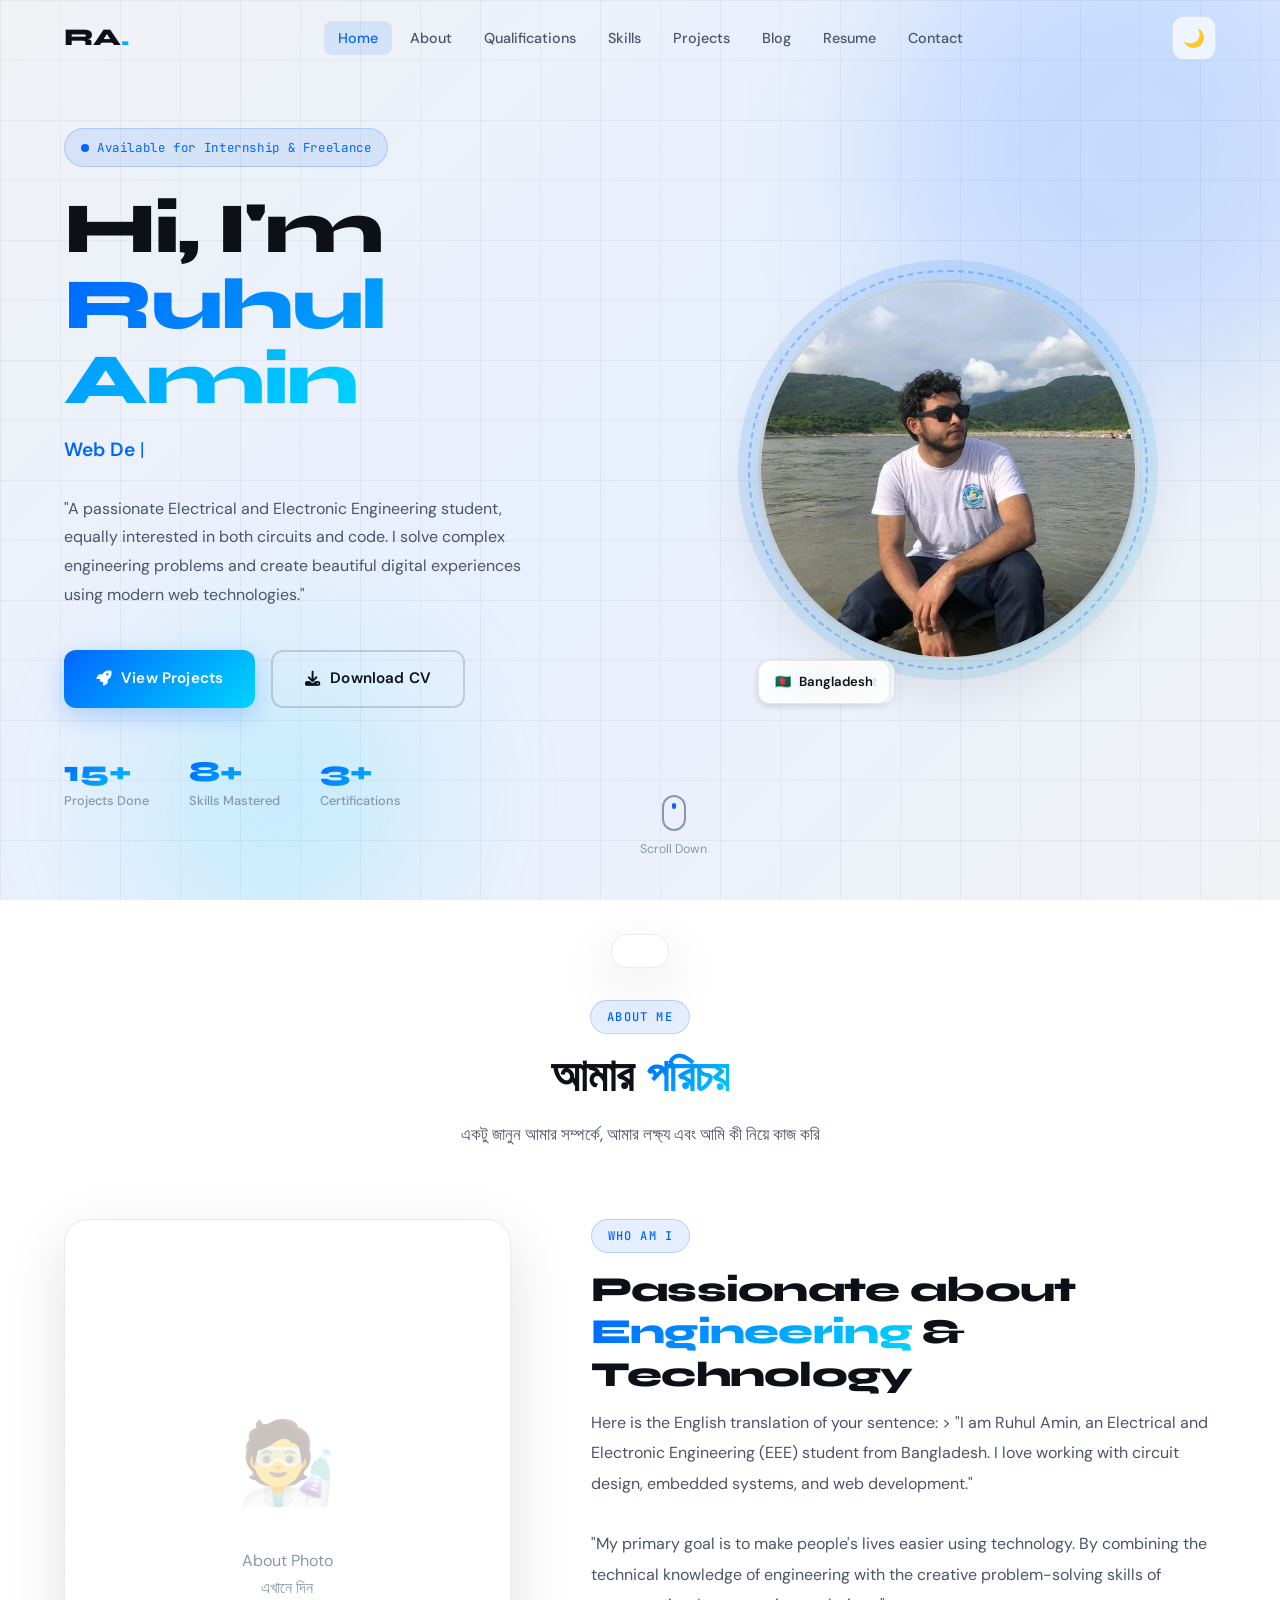
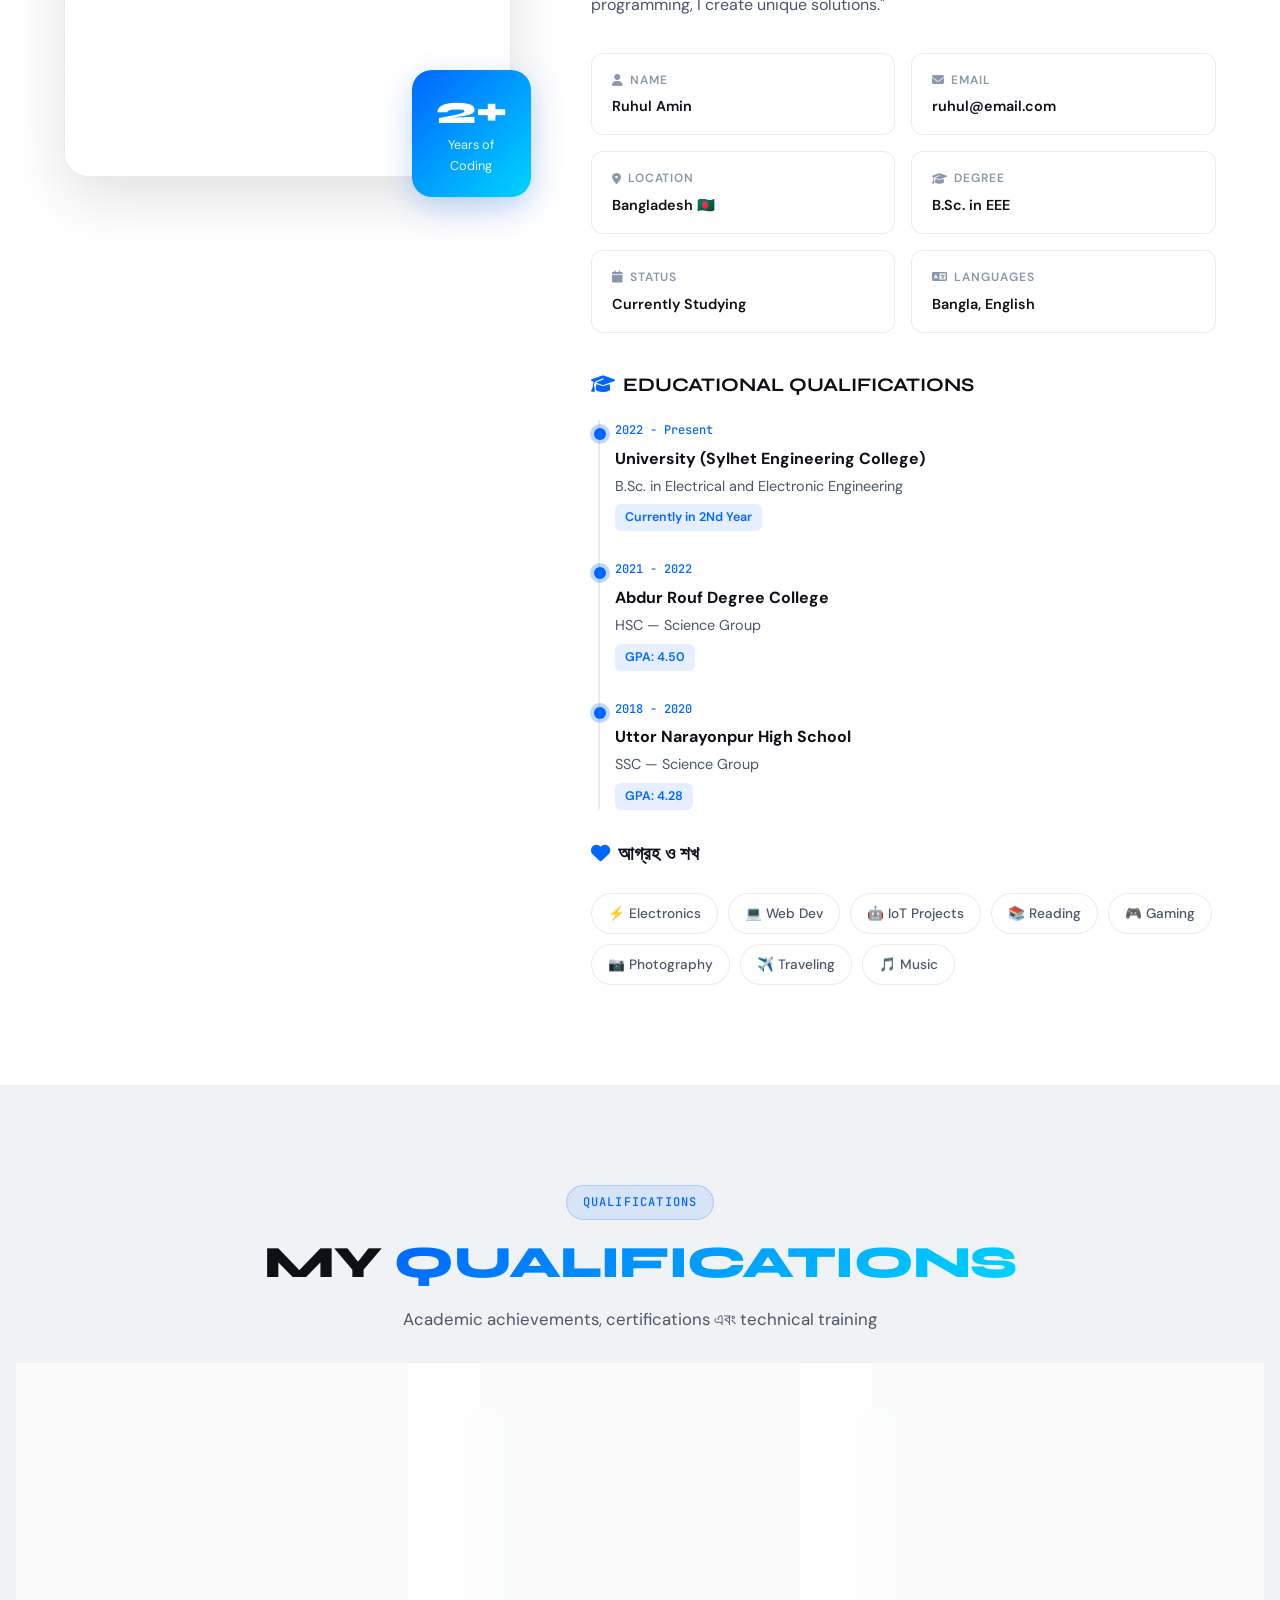
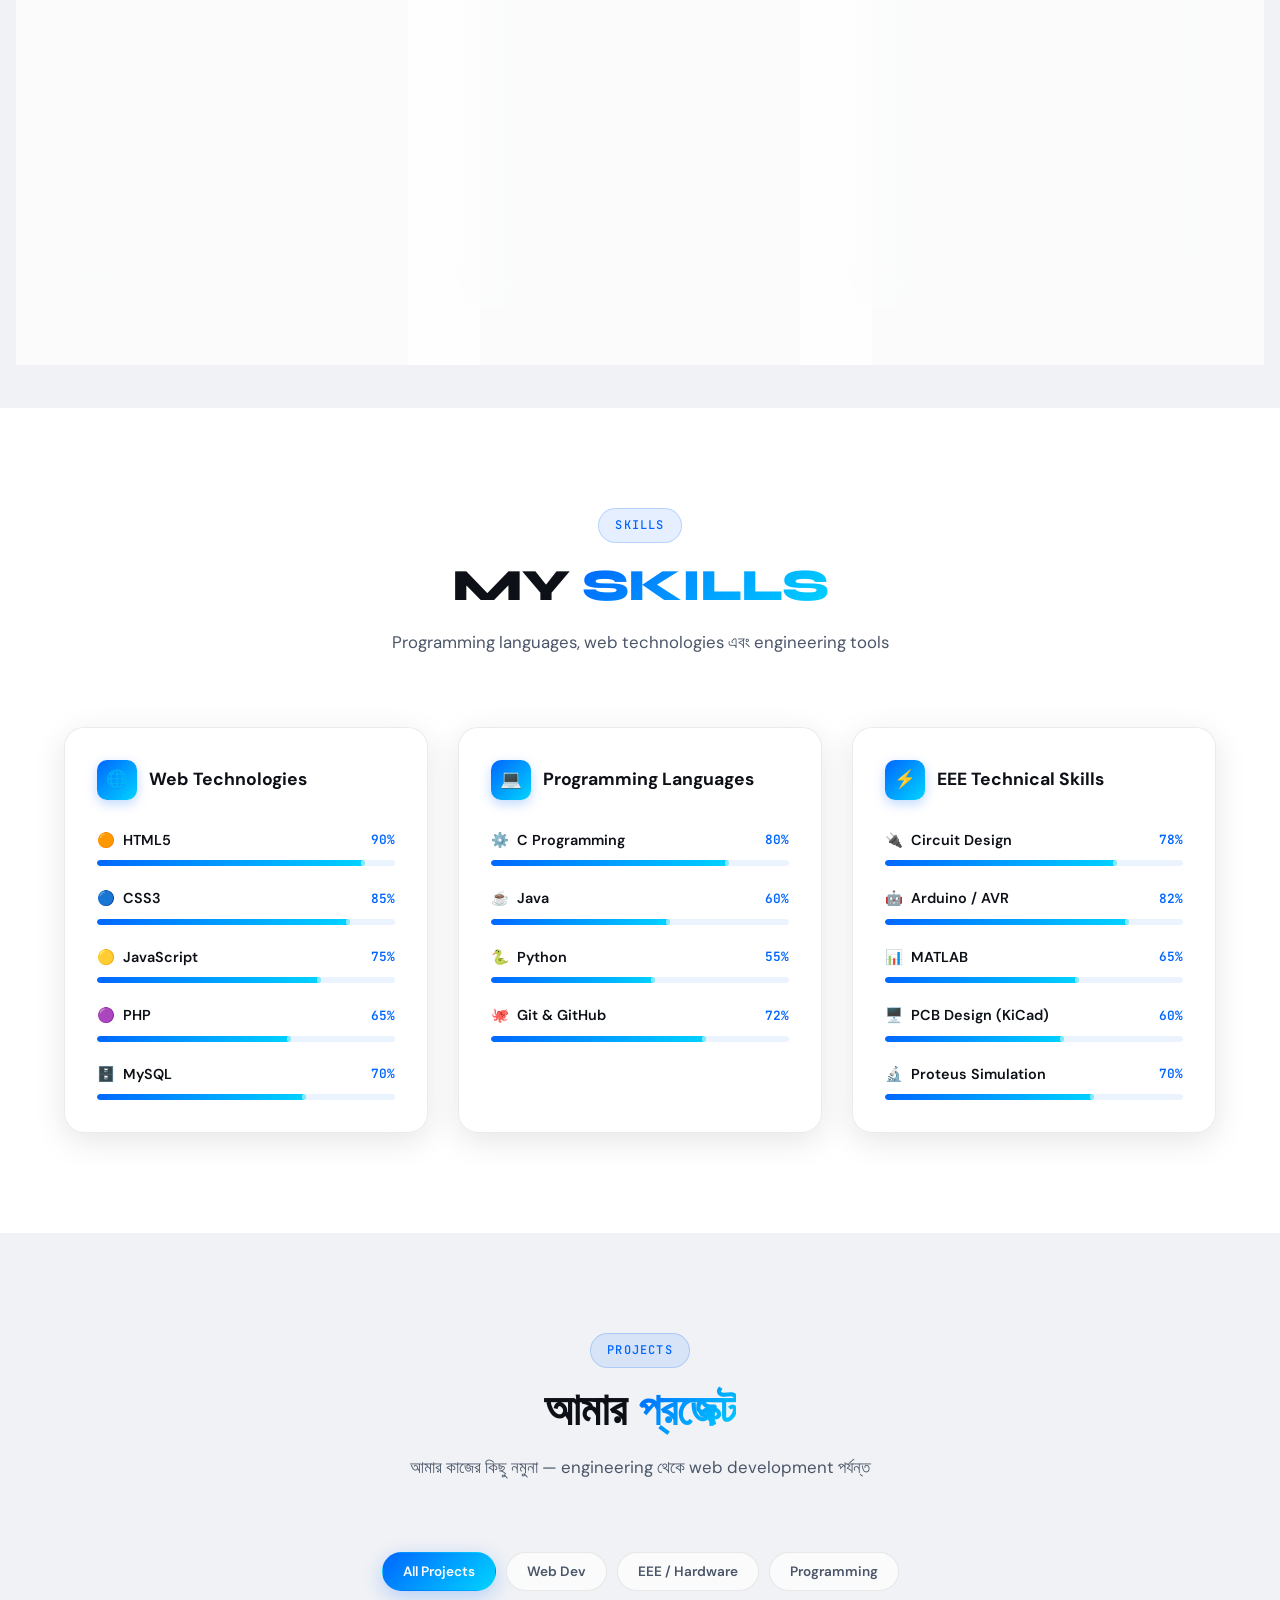
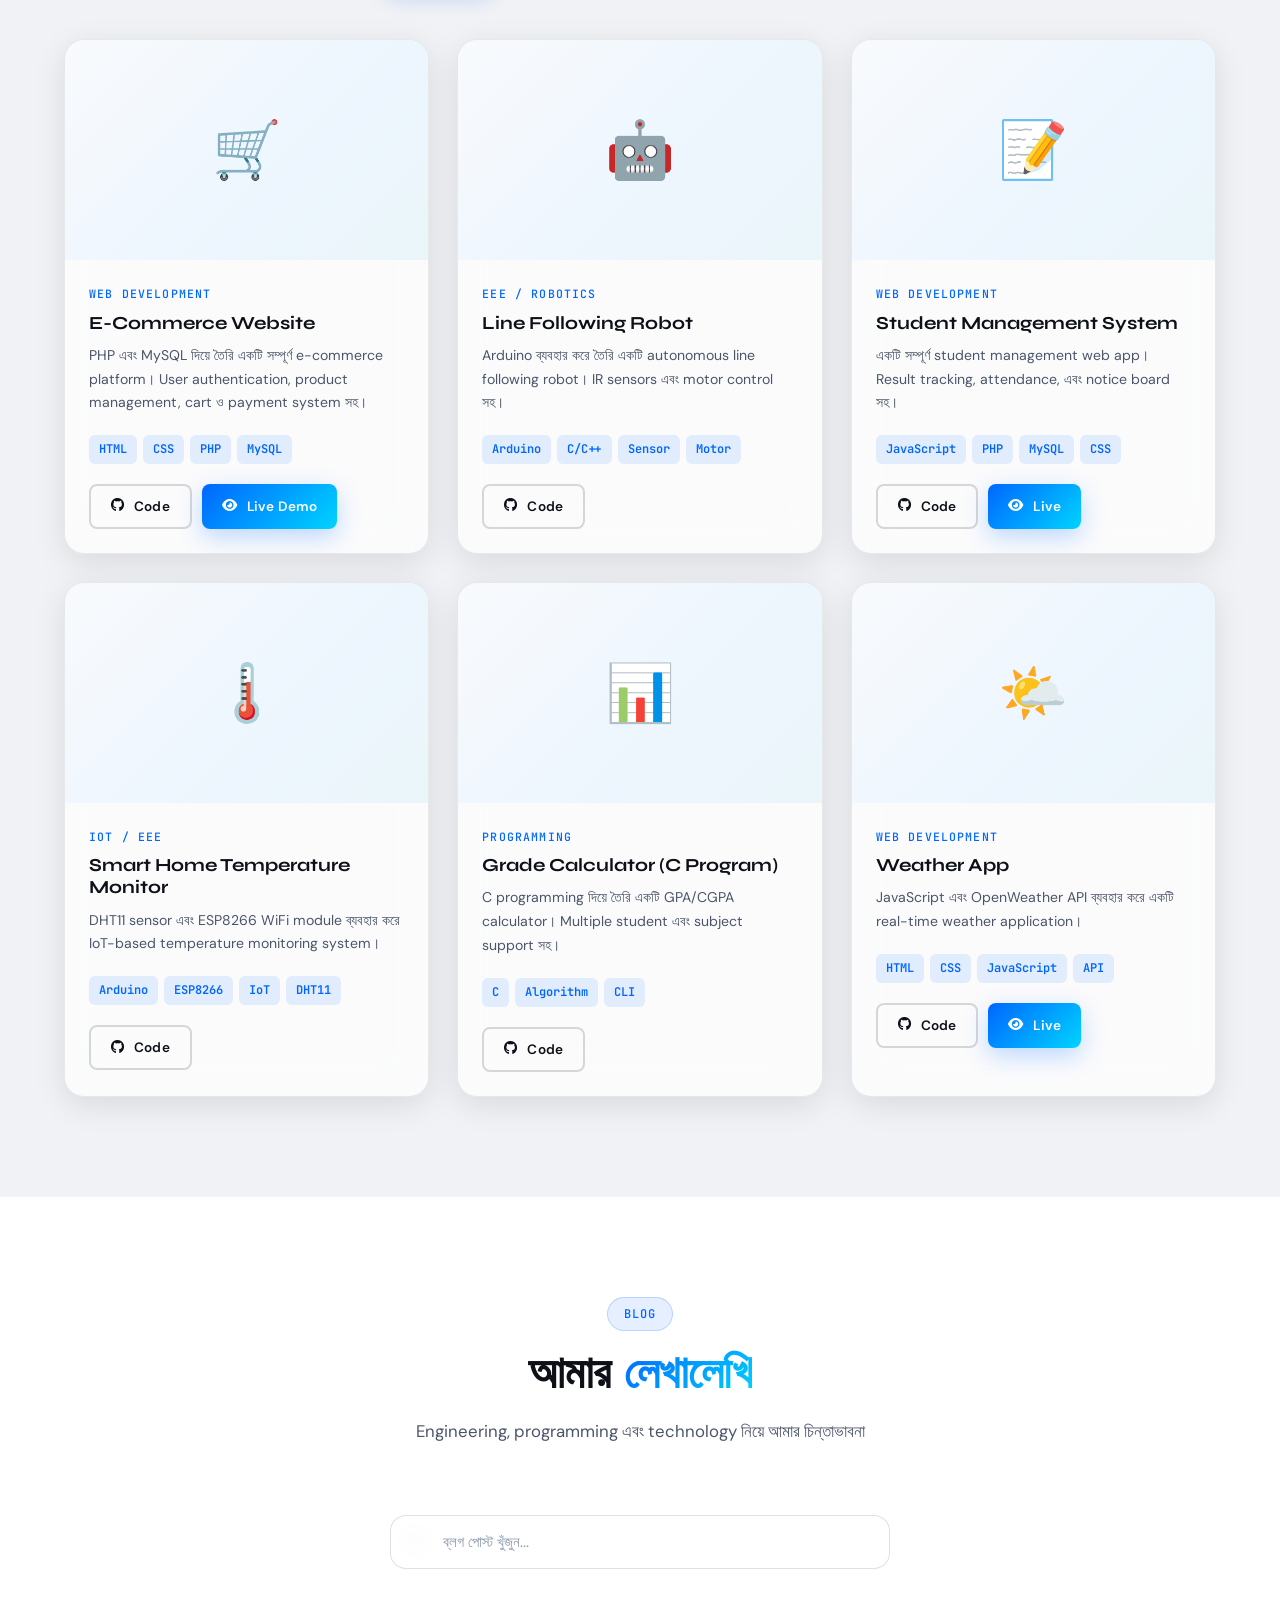
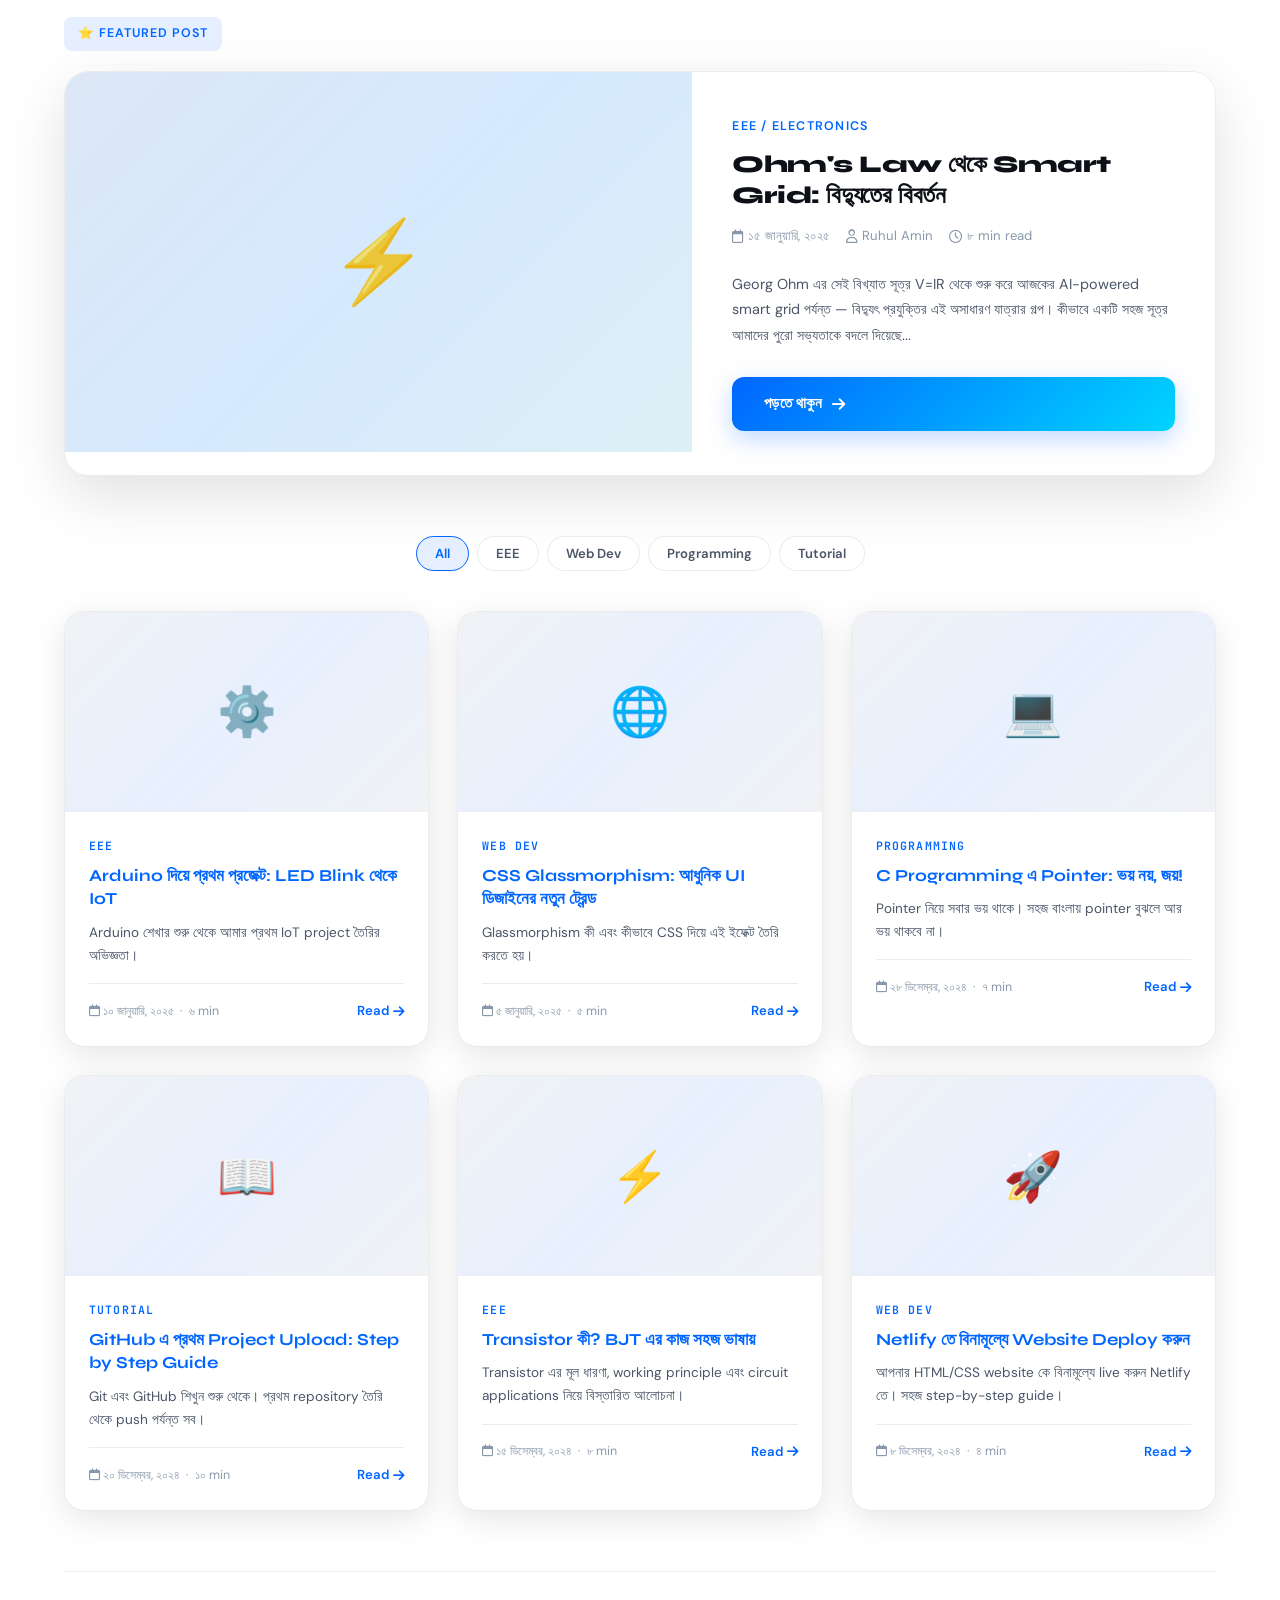
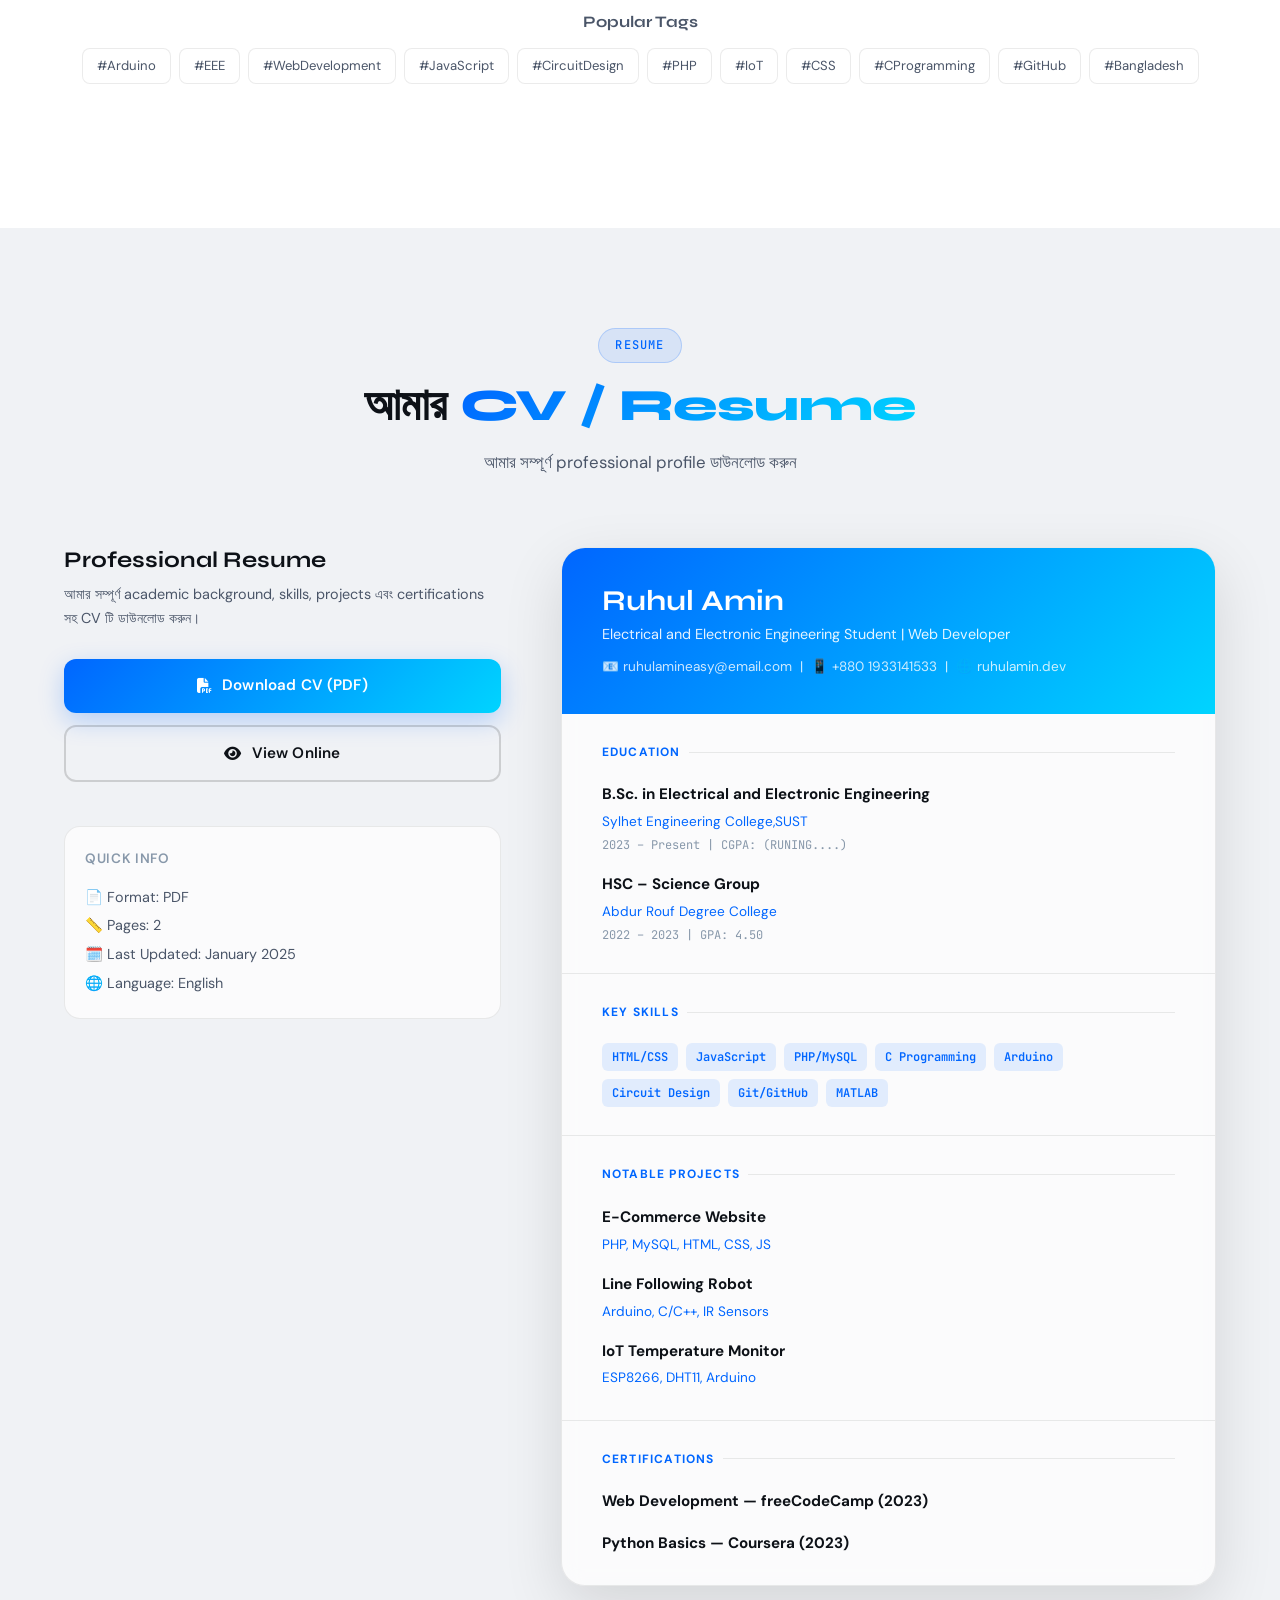
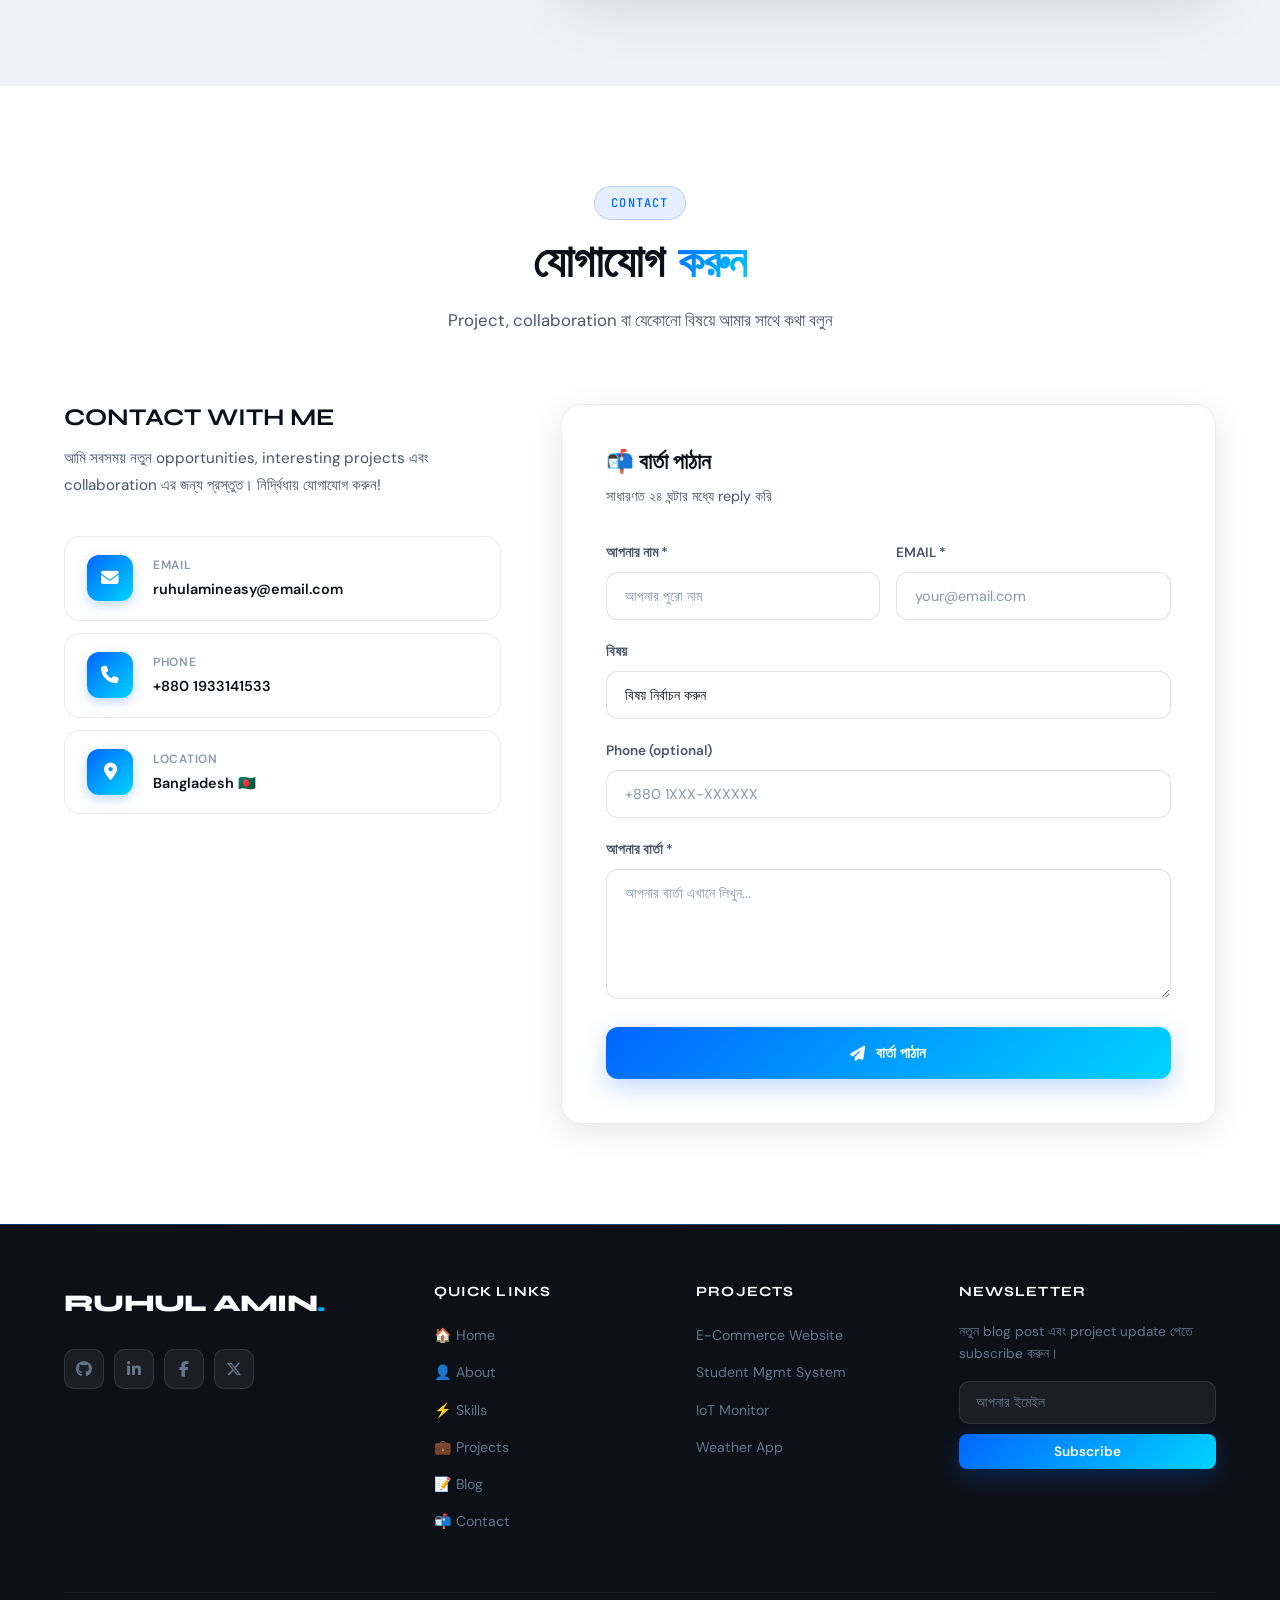
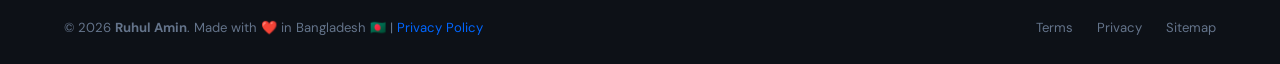
==== index.html @ e2747149 "update index" ====
<!DOCTYPE html>
<html lang="en">
<head>
  <meta charset="UTF-8" />
  <meta name="viewport" content="width=device-width, initial-scale=1.0" />
  <meta name="description" content="Ruhul Amin - Electrical and Electronic Engineering Student & Web Developer. Portfolio showcasing projects, skills, and blog." />
  <meta name="keywords" content="Ruhul Amin, EEE, portfolio, web developer, electrical engineering, Bangladesh" />
  <meta name="author" content="Ruhul Amin" />

  <!-- Open Graph -->
  <meta property="og:title" content="Ruhul Amin | EEE Student & Web Developer" />
  <meta property="og:description" content="Portfolio of Ruhul Amin — EEE student, web developer, and tech enthusiast from Bangladesh." />
  <meta property="og:type" content="website" />
  <meta property="og:url" content="https://ruhulamin.dev" />

  <title>Ruhul Amin | EEE Student & Web Developer</title>

  <!-- Favicon -->
  <link rel="icon" type="image/svg+xml" href="data:image/svg+xml,<svg xmlns='http://www.w3.org/2000/svg' viewBox='0 0 100 100'><text y='.9em' font-size='90'>⚡</text></svg>" />

  <!-- Google Fonts -->
  <link rel="preconnect" href="https://fonts.googleapis.com" />
  <link rel="preconnect" href="https://fonts.gstatic.com" crossorigin />
  <link href="https://fonts.googleapis.com/css2?family=Syne:wght@400;500;600;700;800&family=DM+Sans:ital,wght@0,300;0,400;0,500;0,600;1,400&family=JetBrains+Mono:wght@400;500&display=swap" rel="stylesheet" />

  <!-- Font Awesome Icons -->
  <link rel="stylesheet" href="https://cdnjs.cloudflare.com/ajax/libs/font-awesome/6.5.0/css/all.min.css" />

  <!-- Main CSS -->
  <link rel="stylesheet" href="css/style.css" />
</head>
<body>

<!-- ==================== PAGE LOADER ==================== -->
<div id="pageLoader" class="page-loader" aria-hidden="true">
  <div class="loader-content">
    <div class="loader-logo">Ruhul Amin</div>
    <div class="loader-bar"><div class="loader-bar-fill"></div></div>
  </div>
</div>

<!-- ==================== NAVIGATION ==================== -->
<nav id="navbar" role="navigation" aria-label="Main navigation">
  <div class="container nav-container">

    <a href="#hero" class="nav-logo" aria-label="Ruhul Amin Home">
      RA<span>.</span>
    </a>

    <!-- Desktop Nav Links -->
    <ul class="nav-links" role="list">
      <li><a href="#hero">Home</a></li>
      <li><a href="#about">About</a></li>
      <li><a href="#qualifications">Qualifications</a></li>
      <li><a href="#skills">Skills</a></li>
      <li><a href="#projects">Projects</a></li>
      <li><a href="#blog">Blog</a></li>
      <li><a href="#resume">Resume</a></li>
      <li><a href="#contact">Contact</a></li>
    </ul>

    <div class="nav-actions">
      <button class="theme-toggle" id="themeToggle" aria-label="Toggle dark mode" title="Toggle theme">🌙</button>
      <button class="nav-hamburger" id="navHamburger" aria-label="Toggle mobile menu" aria-expanded="false">
        <span></span><span></span><span></span>
      </button>
    </div>

  </div>

  <!-- Mobile Nav -->
  <div id="navMobile" class="nav-mobile" role="navigation" aria-label="Mobile navigation">
    <a href="#hero">🏠 Home</a>
    <a href="#about">👤 About</a>
    <a href="#qualifications">🎓 Qualifications</a>
    <a href="#skills">⚡ Skills</a>
    <a href="#projects">💼 Projects</a>
    <a href="#blog">📝 Blog</a>
    <a href="#resume">📄 Resume</a>
    <a href="#contact">📬 Contact</a>
  </div>
</nav>

<!-- ==================== HERO SECTION ==================== -->
<section id="hero" aria-label="Hero section">
  <!-- Background elements -->
  <div class="hero-orb hero-orb-1" aria-hidden="true"></div>
  <div class="hero-orb hero-orb-2" aria-hidden="true"></div>

  <div class="container">
    <div class="hero-content">

      <!-- Text Column -->
      <div class="hero-text">
        <div class="hero-badge" aria-label="Status">
          <span class="badge-dot" aria-hidden="true"></span>
          Available for Internship & Freelance
        </div>

        <h1 class="hero-name">
          Hi, I'm<br />
          <span class="gradient-text">Ruhul Amin</span>
        </h1>

        <p class="hero-title">
          <span class="highlight" id="typedText" aria-label="Dynamic title"></span>
          <span style="color: var(--accent)">|</span>
        </p>

        <p class="hero-description">
          "A passionate Electrical and Electronic Engineering student, equally interested in both circuits and code. I solve complex engineering problems and create beautiful digital experiences using modern web technologies."
        </p>

        <div class="hero-buttons">
          <a href="#projects" class="btn btn-primary">
            <i class="fa-solid fa-rocket" aria-hidden="true"></i>
            View Projects
          </a>
          <a href="assets/Ruhul_Amin_CV.pdf" class="btn btn-outline" download aria-label="Download CV">
            <i class="fa-solid fa-download" aria-hidden="true"></i>
            Download CV
          </a>
        </div>

        <!-- Stats -->
        <div class="hero-stats" role="list" aria-label="Statistics">
          <div class="stat-item" role="listitem">
            <div class="stat-number" data-count="15" data-suffix="+">0+</div>
            <div class="stat-label">Projects Done</div>
          </div>
          <div class="stat-item" role="listitem">
            <div class="stat-number" data-count="8" data-suffix="+">0+</div>
            <div class="stat-label">Skills Mastered</div>
          </div>
          <div class="stat-item" role="listitem">
            <div class="stat-number" data-count="3" data-suffix="+">0+</div>
            <div class="stat-label">Certifications</div>
          </div>
        </div>
      </div>

      <!-- Image Column -->
      <div class="hero-image-wrapper">
        <div class="hero-image-frame">
          <div class="hero-image-bg" aria-hidden="true"></div>
          <div class="hero-image-ring" aria-hidden="true"></div>
          <div class="hero-image-circle">
            <!-- প্রোফাইল ছবি এখানে দিন: <img src="raruhul.jpeg" alt="Ruhul Amin" /> -->
            <div class="hero-image-placeholder">
              <img src="images/raruhul.jpeg" alt="Ruhul Amin" class="hero-img" />
              <!-- <p>আপনার ছবি এখানে<br/>দিন</p> -->
            </div>
          </div>

          <!-- Floating Tech Badges -->
          <div class="tech-badge" aria-hidden="true">
            <span>⚡</span> EEE Student
          </div>
          <div class="tech-badge" aria-hidden="true">
            <span>🌐</span> Web Dev
          </div>
          <div class="tech-badge" aria-hidden="true">
            <span>🇧🇩</span> Bangladesh
          </div>
        </div>
      </div>

    </div>
  </div>

  <!-- Scroll Indicator -->
  <div class="scroll-indicator" aria-hidden="true">
    <div class="scroll-mouse"><div class="scroll-wheel"></div></div>
    <span>Scroll Down</span>
  </div>
</section>

<!-- ==================== ABOUT SECTION ==================== -->
<section id="about" class="section-padding" aria-label="About section">
  <div class="container">

    <div class="section-header animate-on-scroll">
      <span class="section-tag">About Me</span>
      <h2 class="section-title">আমার <span>পরিচয়</span></h2>
      <p class="section-subtitle">একটু জানুন আমার সম্পর্কে, আমার লক্ষ্য এবং আমি কী নিয়ে কাজ করি</p>
    </div>

    <div class="about-grid">

      <!-- Image Column -->
      <div class="about-image-col animate-on-scroll">
        <div class="about-image-card">
          <!-- <img src="images/about.jpg" alt="Ruhul Amin working" /> -->
          <div class="img-placeholder">
            <span>🧑‍🔬</span>
            <p>About Photo<br/>এখানে দিন</p>
          </div>
        </div>
        <div class="about-experience-badge">
          <div class="years">2+</div>
          <div class="label">Years of<br>Coding</div>
        </div>
      </div>

      <!-- Content Column -->
      <div class="about-content animate-on-scroll">
        <span class="section-tag">Who Am I</span>
        <h2>Passionate about <span>Engineering</span> & Technology</h2>

        <p class="about-intro">
          Here is the English translation of your sentence:

> "I am Ruhul Amin, an Electrical and Electronic Engineering (EEE) student from Bangladesh. I love working with circuit design, embedded systems, and web development."
          <br /><br />
          "My primary goal is to make people's lives easier using technology. By combining the technical knowledge of engineering with the creative problem-solving skills of programming, I create unique solutions."
        </p>

        <!-- Info Grid -->
        <div class="about-info-grid">
          <div class="info-item">
            <div class="info-label"><i class="fa-solid fa-user" aria-hidden="true"></i> Name</div>
            <div class="info-value">Ruhul Amin</div>
          </div>
          <div class="info-item">
            <div class="info-label"><i class="fa-solid fa-envelope" aria-hidden="true"></i> Email</div>
            <div class="info-value">ruhul@email.com</div>
          </div>
          <div class="info-item">
            <div class="info-label"><i class="fa-solid fa-location-dot" aria-hidden="true"></i> Location</div>
            <div class="info-value">Bangladesh 🇧🇩</div>
          </div>
          <div class="info-item">
            <div class="info-label"><i class="fa-solid fa-graduation-cap" aria-hidden="true"></i> Degree</div>
            <div class="info-value">B.Sc. in EEE</div>
          </div>
          <div class="info-item">
            <div class="info-label"><i class="fa-solid fa-calendar" aria-hidden="true"></i> Status</div>
            <div class="info-value">Currently Studying</div>
          </div>
          <div class="info-item">
            <div class="info-label"><i class="fa-solid fa-language" aria-hidden="true"></i> Languages</div>
            <div class="info-value">Bangla, English</div>
          </div>
        </div>

        <!-- Education Timeline -->
        <h3 class="timeline-title"><i class="fa-solid fa-graduation-cap" style="color: var(--accent); margin-right: 8px;"></i>EDUCATIONAL QUALIFICATIONS</h3>
        <div class="timeline" role="list" aria-label="Education timeline">

          <div class="timeline-item" role="listitem">
            <div class="timeline-date">2022 - Present</div>
            <div class="timeline-school">University (Sylhet Engineering College)</div>
            <div class="timeline-degree">B.Sc. in Electrical and Electronic Engineering</div>
            <span class="timeline-result">Currently in 2Nd Year</span>
          </div>

          <div class="timeline-item" role="listitem">
            <div class="timeline-date">2021 - 2022</div>
            <div class="timeline-school">Abdur Rouf Degree College</div>
            <div class="timeline-degree">HSC — Science Group</div>
            <span class="timeline-result">GPA: 4.50</span>
          </div>

          <div class="timeline-item" role="listitem">
            <div class="timeline-date">2018 - 2020</div>
            <div class="timeline-school">Uttor Narayonpur High School</div>
            <div class="timeline-degree">SSC — Science Group</div>
            <span class="timeline-result">GPA: 4.28</span>
          </div>

        </div>

        <!-- Interests -->
        <h3 class="timeline-title" style="margin-top: 32px;">
          <i class="fa-solid fa-heart" style="color: var(--accent); margin-right: 8px;"></i>আগ্রহ ও শখ
        </h3>
        <div class="interests-list" role="list" aria-label="Interests and hobbies">
          <span class="interest-tag" role="listitem">⚡ Electronics</span>
          <span class="interest-tag" role="listitem">💻 Web Dev</span>
          <span class="interest-tag" role="listitem">🤖 IoT Projects</span>
          <span class="interest-tag" role="listitem">📚 Reading</span>
          <span class="interest-tag" role="listitem">🎮 Gaming</span>
          <span class="interest-tag" role="listitem">📷 Photography</span>
          <span class="interest-tag" role="listitem">✈️ Traveling</span>
          <span class="interest-tag" role="listitem">🎵 Music</span>
        </div>

      </div>
    </div>
  </div>
</section>

<!-- ==================== QUALIFICATIONS ==================== -->
<section id="qualifications" class="section-padding" aria-label="Qualifications section">
  <div class="container">

    <div class="section-header animate-on-scroll">
      <span class="section-tag">Qualifications</span>
      <h2 class="section-title">MY <span>QUALIFICATIONS</span></h2>
      <p class="section-subtitle">Academic achievements, certifications এবং technical training</p>
    </div>

    <div class="qual-grid">

      <!-- Academic -->
      <div class="glass-card qual-card animate-on-scroll">
        <div class="qual-card-icon">🎓</div>
        <h3>Academic Qualifications</h3>
        <div class="qual-item">
          <div class="qual-dot"></div>
          <div>
            <div class="qual-item-title">B.Sc. in EEE (Ongoing)</div>
            <div class="qual-item-meta">Sylhet Engineering College • 2023 – Present</div>
            <span class="qual-item-badge badge-info">In Progress</span>
          </div>
        </div>
        <div class="qual-item">
          <div class="qual-dot"></div>
          <div>
            <div class="qual-item-title">HSC – Science</div>
            <div class="qual-item-meta">Abdur Rouf Degree College • 2022</div>
            <span class="qual-item-badge badge-success">GPA 4.50</span>
          </div>
        </div>
        <div class="qual-item">
          <div class="qual-dot"></div>
          <div>
            <div class="qual-item-title">SSC – Science</div>
            <div class="qual-item-meta">Uttor Narayonpur High School • 2020</div>
            <span class="qual-item-badge badge-success">GPA 4.28</span>
          </div>
        </div>
      </div>

      <!-- Certifications -->
      <div class="glass-card qual-card animate-on-scroll">
        <div class="qual-card-icon">📜</div>
        <h3>Certifications</h3>
        <div class="qual-item">
          <div class="qual-dot"></div>
          <div>
            <div class="qual-item-title">Web Development Fundamentals</div>
            <div class="qual-item-meta">W3 School • 2023</div>
            <span class="qual-item-badge badge-success">Completed</span>
          </div>
        </div>
        <div class="qual-item">
          <div class="qual-dot"></div>
          <div>
            <div class="qual-item-title">Python for Beginners</div>
            <div class="qual-item-meta">Coursera • 2023</div>
            <span class="qual-item-badge badge-success">Completed</span>
          </div>
        </div>
        <div class="qual-item">
          <div class="qual-dot"></div>
          <div>
            <div class="qual-item-title">Arduino & IoT Basics</div>
            <div class="qual-item-meta">Udemy/OTHERS • PRESENT</div>
            <span class="qual-item-badge badge-success">ONGOING</span>
          </div>
        </div>
      </div>

      <!-- Technical Training -->
      <div class="glass-card qual-card animate-on-scroll">
        <div class="qual-card-icon">🔧</div>
        <h3>Technical Training</h3>
        <div class="qual-item">
          <div class="qual-dot"></div>
          <div>
            <div class="qual-item-title">PCB Design with KiCad</div>
            <div class="qual-item-meta">Self-taught • 3 months</div>
            <span class="qual-item-badge badge-success">Proficient</span>
          </div>
        </div>
        <div class="qual-item">
          <div class="qual-dot"></div>
          <div>
            <div class="qual-item-title">MATLAB & Simulink</div>
            <div class="qual-item-meta">University Lab • 2023</div>
            <span class="qual-item-badge badge-info">Intermediate</span>
          </div>
        </div>
        <div class="qual-item">
          <div class="qual-dot"></div>
          <div>
            <div class="qual-item-title">Embedded C / Arduino</div>
            <div class="qual-item-meta">Self-taught • 6 months</div>
            <span class="qual-item-badge badge-success">Proficient</span>
          </div>
        </div>
      </div>

      <!-- Achievements -->
      <!-- P -->

    </div>
  </div>
</section>

<!-- ==================== SKILLS SECTION ==================== -->
<section id="skills" class="section-padding" aria-label="Skills section">
  <div class="container">

    <div class="section-header animate-on-scroll">
      <span class="section-tag">Skills</span>
      <h2 class="section-title">MY <span>SKILLS</span></h2>
      <p class="section-subtitle">Programming languages, web technologies এবং engineering tools</p>
    </div>

    <div class="skills-grid">

      <!-- Web Technologies -->
      <div class="glass-card skill-category-card animate-on-scroll">
        <div class="skill-category-title">
          <div class="skill-category-icon">🌐</div>
          Web Technologies
        </div>

        <div class="skill-item">
          <div class="skill-header">
            <span class="skill-name"><span>🟠</span> HTML5</span>
            <span class="skill-percent">90%</span>
          </div>
          <div class="skill-bar-track"><div class="skill-bar-fill" data-width="90" role="progressbar" aria-valuenow="90" aria-valuemin="0" aria-valuemax="100" aria-label="HTML skill level"></div></div>
        </div>

        <div class="skill-item">
          <div class="skill-header">
            <span class="skill-name"><span>🔵</span> CSS3</span>
            <span class="skill-percent">85%</span>
          </div>
          <div class="skill-bar-track"><div class="skill-bar-fill" data-width="85" role="progressbar" aria-valuenow="85" aria-valuemin="0" aria-valuemax="100" aria-label="CSS skill level"></div></div>
        </div>

        <div class="skill-item">
          <div class="skill-header">
            <span class="skill-name"><span>🟡</span> JavaScript</span>
            <span class="skill-percent">75%</span>
          </div>
          <div class="skill-bar-track"><div class="skill-bar-fill" data-width="75" role="progressbar" aria-valuenow="75" aria-valuemin="0" aria-valuemax="100" aria-label="JavaScript skill level"></div></div>
        </div>

        <div class="skill-item">
          <div class="skill-header">
            <span class="skill-name"><span>🟣</span> PHP</span>
            <span class="skill-percent">65%</span>
          </div>
          <div class="skill-bar-track"><div class="skill-bar-fill" data-width="65" role="progressbar" aria-valuenow="65" aria-valuemin="0" aria-valuemax="100" aria-label="PHP skill level"></div></div>
        </div>

        <div class="skill-item">
          <div class="skill-header">
            <span class="skill-name"><span>🗄️</span> MySQL</span>
            <span class="skill-percent">70%</span>
          </div>
          <div class="skill-bar-track"><div class="skill-bar-fill" data-width="70" role="progressbar" aria-valuenow="70" aria-valuemin="0" aria-valuemax="100" aria-label="MySQL skill level"></div></div>
        </div>
      </div>

      <!-- Programming Languages -->
      <div class="glass-card skill-category-card animate-on-scroll">
        <div class="skill-category-title">
          <div class="skill-category-icon">💻</div>
          Programming Languages
        </div>

        <div class="skill-item">
          <div class="skill-header">
            <span class="skill-name"><span>⚙️</span> C Programming</span>
            <span class="skill-percent">80%</span>
          </div>
          <div class="skill-bar-track"><div class="skill-bar-fill" data-width="80" role="progressbar" aria-valuenow="80" aria-valuemin="0" aria-valuemax="100" aria-label="C Programming skill level"></div></div>
        </div>

        <div class="skill-item">
          <div class="skill-header">
            <span class="skill-name"><span>☕</span> Java</span>
            <span class="skill-percent">60%</span>
          </div>
          <div class="skill-bar-track"><div class="skill-bar-fill" data-width="60" role="progressbar" aria-valuenow="60" aria-valuemin="0" aria-valuemax="100" aria-label="Java skill level"></div></div>
        </div>

        <div class="skill-item">
          <div class="skill-header">
            <span class="skill-name"><span>🐍</span> Python</span>
            <span class="skill-percent">55%</span>
          </div>
          <div class="skill-bar-track"><div class="skill-bar-fill" data-width="55" role="progressbar" aria-valuenow="55" aria-valuemin="0" aria-valuemax="100" aria-label="Python skill level"></div></div>
        </div>

        <div class="skill-item">
          <div class="skill-header">
            <span class="skill-name"><span>🐙</span> Git & GitHub</span>
            <span class="skill-percent">72%</span>
          </div>
          <div class="skill-bar-track"><div class="skill-bar-fill" data-width="72" role="progressbar" aria-valuenow="72" aria-valuemin="0" aria-valuemax="100" aria-label="Git skill level"></div></div>
        </div>
      </div>

      <!-- EEE Skills -->
      <div class="glass-card skill-category-card animate-on-scroll">
        <div class="skill-category-title">
          <div class="skill-category-icon">⚡</div>
          EEE Technical Skills
        </div>

        <div class="skill-item">
          <div class="skill-header">
            <span class="skill-name"><span>🔌</span> Circuit Design</span>
            <span class="skill-percent">78%</span>
          </div>
          <div class="skill-bar-track"><div class="skill-bar-fill" data-width="78"></div></div>
        </div>

        <div class="skill-item">
          <div class="skill-header">
            <span class="skill-name"><span>🤖</span> Arduino / AVR</span>
            <span class="skill-percent">82%</span>
          </div>
          <div class="skill-bar-track"><div class="skill-bar-fill" data-width="82"></div></div>
        </div>

        <div class="skill-item">
          <div class="skill-header">
            <span class="skill-name"><span>📊</span> MATLAB</span>
            <span class="skill-percent">65%</span>
          </div>
          <div class="skill-bar-track"><div class="skill-bar-fill" data-width="65"></div></div>
        </div>

        <div class="skill-item">
          <div class="skill-header">
            <span class="skill-name"><span>🖥️</span> PCB Design (KiCad)</span>
            <span class="skill-percent">60%</span>
          </div>
          <div class="skill-bar-track"><div class="skill-bar-fill" data-width="60"></div></div>
        </div>

        <div class="skill-item">
          <div class="skill-header">
            <span class="skill-name"><span>🔬</span> Proteus Simulation</span>
            <span class="skill-percent">70%</span>
          </div>
          <div class="skill-bar-track"><div class="skill-bar-fill" data-width="70"></div></div>
        </div>
      </div>

    </div>
  </div>
</section>

<!-- ==================== PROJECTS SECTION ==================== -->
<section id="projects" class="section-padding" aria-label="Projects section">
  <div class="container">

    <div class="section-header animate-on-scroll">
      <span class="section-tag">Projects</span>
      <h2 class="section-title">আমার <span>প্রজেক্ট</span></h2>
      <p class="section-subtitle">আমার কাজের কিছু নমুনা — engineering থেকে web development পর্যন্ত</p>
    </div>

    <!-- Filter Buttons -->
    <div class="project-filters" role="tablist" aria-label="Project filters">
      <button class="filter-btn active" data-filter="all" role="tab" aria-selected="true">All Projects</button>
      <button class="filter-btn" data-filter="web" role="tab" aria-selected="false">Web Dev</button>
      <button class="filter-btn" data-filter="eee" role="tab" aria-selected="false">EEE / Hardware</button>
      <button class="filter-btn" data-filter="programming" role="tab" aria-selected="false">Programming</button>
    </div>

    <!-- Projects Grid -->
    <div class="projects-grid">

      <!-- Project 1 -->
      <article class="glass-card project-card animate-on-scroll" data-category="web">
        <div class="project-card-image">
          <div class="project-card-image-placeholder" aria-hidden="true">🛒</div>
          <div class="project-overlay">
            <a href="https://github.com/ruhulamin" class="btn btn-primary btn-sm" target="_blank" rel="noopener" aria-label="View on GitHub">
              <i class="fab fa-github"></i> GitHub
            </a>
            <a href="#" class="btn btn-outline btn-sm" target="_blank" rel="noopener" style="color: white; border-color: white;" aria-label="Live Demo">
              <i class="fa-solid fa-arrow-up-right-from-square"></i> Demo
            </a>
          </div>
        </div>
        <div class="project-card-body">
          <div class="project-category">Web Development</div>
          <h3 class="project-card-title">E-Commerce Website</h3>
          <p class="project-card-desc">PHP এবং MySQL দিয়ে তৈরি একটি সম্পূর্ণ e-commerce platform। User authentication, product management, cart ও payment system সহ।</p>
          <div class="project-tech-stack">
            <span class="tech-tag">HTML</span>
            <span class="tech-tag">CSS</span>
            <span class="tech-tag">PHP</span>
            <span class="tech-tag">MySQL</span>
          </div>
          <div class="project-card-links">
            <a href="https://github.com/ruhulamin" class="btn btn-outline btn-sm" target="_blank" rel="noopener">
              <i class="fab fa-github"></i> Code
            </a>
            <a href="#" class="btn btn-primary btn-sm" target="_blank" rel="noopener">
              <i class="fa-solid fa-eye"></i> Live Demo
            </a>
          </div>
        </div>
      </article>

      <!-- Project 2 -->
      <article class="glass-card project-card animate-on-scroll" data-category="eee">
        <div class="project-card-image">
          <div class="project-card-image-placeholder" aria-hidden="true">🤖</div>
          <div class="project-overlay">
            <a href="https://github.com/ruhulamin" class="btn btn-primary btn-sm" target="_blank" rel="noopener">
              <i class="fab fa-github"></i> GitHub
            </a>
          </div>
        </div>
        <div class="project-card-body">
          <div class="project-category">EEE / Robotics</div>
          <h3 class="project-card-title">Line Following Robot</h3>
          <p class="project-card-desc">Arduino ব্যবহার করে তৈরি একটি autonomous line following robot। IR sensors এবং motor control সহ।</p>
          <div class="project-tech-stack">
            <span class="tech-tag">Arduino</span>
            <span class="tech-tag">C/C++</span>
            <span class="tech-tag">Sensor</span>
            <span class="tech-tag">Motor</span>
          </div>
          <div class="project-card-links">
            <a href="https://github.com/ruhulamin" class="btn btn-outline btn-sm" target="_blank" rel="noopener">
              <i class="fab fa-github"></i> Code
            </a>
          </div>
        </div>
      </article>

      <!-- Project 3 -->
      <article class="glass-card project-card animate-on-scroll" data-category="web">
        <div class="project-card-image">
          <div class="project-card-image-placeholder" aria-hidden="true">📝</div>
          <div class="project-overlay">
            <a href="https://github.com/ruhulamin" class="btn btn-primary btn-sm" target="_blank" rel="noopener">
              <i class="fab fa-github"></i> GitHub
            </a>
            <a href="#" class="btn btn-outline btn-sm" target="_blank" rel="noopener" style="color: white; border-color: white;">
              <i class="fa-solid fa-eye"></i> Demo
            </a>
          </div>
        </div>
        <div class="project-card-body">
          <div class="project-category">Web Development</div>
          <h3 class="project-card-title">Student Management System</h3>
          <p class="project-card-desc">একটি সম্পূর্ণ student management web app। Result tracking, attendance, এবং notice board সহ।</p>
          <div class="project-tech-stack">
            <span class="tech-tag">JavaScript</span>
            <span class="tech-tag">PHP</span>
            <span class="tech-tag">MySQL</span>
            <span class="tech-tag">CSS</span>
          </div>
          <div class="project-card-links">
            <a href="https://github.com/ruhulamin" class="btn btn-outline btn-sm" target="_blank" rel="noopener">
              <i class="fab fa-github"></i> Code
            </a>
            <a href="#" class="btn btn-primary btn-sm" target="_blank" rel="noopener">
              <i class="fa-solid fa-eye"></i> Live
            </a>
          </div>
        </div>
      </article>

      <!-- Project 4 -->
      <article class="glass-card project-card animate-on-scroll" data-category="eee">
        <div class="project-card-image">
          <div class="project-card-image-placeholder" aria-hidden="true">🌡️</div>
          <div class="project-overlay">
            <a href="https://github.com/ruhulamin" class="btn btn-primary btn-sm" target="_blank" rel="noopener">
              <i class="fab fa-github"></i> GitHub
            </a>
          </div>
        </div>
        <div class="project-card-body">
          <div class="project-category">IoT / EEE</div>
          <h3 class="project-card-title">Smart Home Temperature Monitor</h3>
          <p class="project-card-desc">DHT11 sensor এবং ESP8266 WiFi module ব্যবহার করে IoT-based temperature monitoring system।</p>
          <div class="project-tech-stack">
            <span class="tech-tag">Arduino</span>
            <span class="tech-tag">ESP8266</span>
            <span class="tech-tag">IoT</span>
            <span class="tech-tag">DHT11</span>
          </div>
          <div class="project-card-links">
            <a href="https://github.com/ruhulamin" class="btn btn-outline btn-sm" target="_blank" rel="noopener">
              <i class="fab fa-github"></i> Code
            </a>
          </div>
        </div>
      </article>

      <!-- Project 5 -->
      <article class="glass-card project-card animate-on-scroll" data-category="programming">
        <div class="project-card-image">
          <div class="project-card-image-placeholder" aria-hidden="true">📊</div>
          <div class="project-overlay">
            <a href="https://github.com/ruhulamin" class="btn btn-primary btn-sm" target="_blank" rel="noopener">
              <i class="fab fa-github"></i> GitHub
            </a>
          </div>
        </div>
        <div class="project-card-body">
          <div class="project-category">Programming</div>
          <h3 class="project-card-title">Grade Calculator (C Program)</h3>
          <p class="project-card-desc">C programming দিয়ে তৈরি একটি GPA/CGPA calculator। Multiple student এবং subject support সহ।</p>
          <div class="project-tech-stack">
            <span class="tech-tag">C</span>
            <span class="tech-tag">Algorithm</span>
            <span class="tech-tag">CLI</span>
          </div>
          <div class="project-card-links">
            <a href="https://github.com/ruhulamin" class="btn btn-outline btn-sm" target="_blank" rel="noopener">
              <i class="fab fa-github"></i> Code
            </a>
          </div>
        </div>
      </article>

      <!-- Project 6 -->
      <article class="glass-card project-card animate-on-scroll" data-category="web">
        <div class="project-card-image">
          <div class="project-card-image-placeholder" aria-hidden="true">🌤️</div>
          <div class="project-overlay">
            <a href="https://github.com/ruhulamin" class="btn btn-primary btn-sm" target="_blank" rel="noopener">
              <i class="fab fa-github"></i> GitHub
            </a>
            <a href="#" class="btn btn-outline btn-sm" target="_blank" rel="noopener" style="color: white; border-color: white;">
              <i class="fa-solid fa-eye"></i> Demo
            </a>
          </div>
        </div>
        <div class="project-card-body">
          <div class="project-category">Web Development</div>
          <h3 class="project-card-title">Weather App</h3>
          <p class="project-card-desc">JavaScript এবং OpenWeather API ব্যবহার করে একটি real-time weather application।</p>
          <div class="project-tech-stack">
            <span class="tech-tag">HTML</span>
            <span class="tech-tag">CSS</span>
            <span class="tech-tag">JavaScript</span>
            <span class="tech-tag">API</span>
          </div>
          <div class="project-card-links">
            <a href="https://github.com/ruhulamin" class="btn btn-outline btn-sm" target="_blank" rel="noopener">
              <i class="fab fa-github"></i> Code
            </a>
            <a href="#" class="btn btn-primary btn-sm" target="_blank" rel="noopener">
              <i class="fa-solid fa-eye"></i> Live
            </a>
          </div>
        </div>
      </article>

    </div>
  </div>
</section>

<!-- ==================== BLOG SECTION ==================== -->
<section id="blog" class="section-padding" aria-label="Blog section">
  <div class="container">

    <div class="section-header animate-on-scroll">
      <span class="section-tag">Blog</span>
      <h2 class="section-title">আমার <span>লেখালেখি</span></h2>
      <p class="section-subtitle">Engineering, programming এবং technology নিয়ে আমার চিন্তাভাবনা</p>
    </div>

    <!-- Search Bar -->
    <div class="blog-search-bar animate-on-scroll">
      <span class="search-icon" aria-hidden="true"><i class="fa-solid fa-magnifying-glass"></i></span>
      <input type="search" id="blogSearch" placeholder="ব্লগ পোস্ট খুঁজুন..." aria-label="Search blog posts" />
    </div>

    <!-- Featured Post -->
    <div class="blog-featured animate-on-scroll">
      <div class="featured-label">⭐ Featured Post</div>
      <div class="featured-card">
        <div class="featured-card-image" aria-hidden="true">⚡</div>
        <div class="featured-card-body">
          <div class="featured-card-category">EEE / Electronics</div>
          <h2 class="featured-card-title">Ohm's Law থেকে Smart Grid: বিদ্যুতের বিবর্তন</h2>
          <div class="blog-meta" aria-label="Post metadata">
            <span><i class="fa-regular fa-calendar" aria-hidden="true"></i> ১৫ জানুয়ারি, ২০২৫</span>
            <span><i class="fa-regular fa-user" aria-hidden="true"></i> Ruhul Amin</span>
            <span><i class="fa-regular fa-clock" aria-hidden="true"></i> ৮ min read</span>
          </div>
          <p class="featured-card-excerpt">
            Georg Ohm এর সেই বিখ্যাত সূত্র V=IR থেকে শুরু করে আজকের AI-powered smart grid পর্যন্ত — বিদ্যুৎ প্রযুক্তির এই অসাধারণ যাত্রার গল্প। কীভাবে একটি সহজ সূত্র আমাদের পুরো সভ্যতাকে বদলে দিয়েছে...
          </p>
          <a href="blog/post1.html" class="btn btn-primary" aria-label="Read full post">
            পড়তে থাকুন <i class="fa-solid fa-arrow-right" aria-hidden="true"></i>
          </a>
        </div>
      </div>
    </div>

    <!-- Category Filter -->
    <div class="blog-categories animate-on-scroll" role="tablist" aria-label="Blog categories">
      <button class="category-btn active" data-cat="all" role="tab">All</button>
      <button class="category-btn" data-cat="eee" role="tab">EEE</button>
      <button class="category-btn" data-cat="webdev" role="tab">Web Dev</button>
      <button class="category-btn" data-cat="programming" role="tab">Programming</button>
      <button class="category-btn" data-cat="tutorial" role="tab">Tutorial</button>
    </div>

    <!-- Blog Grid -->
    <div class="blog-grid">

      <article class="glass-card blog-card animate-on-scroll" data-category="eee">
        <div class="blog-card-image">⚙️</div>
        <div class="blog-card-body">
          <div class="blog-card-cat">EEE</div>
          <h3 class="blog-card-title">
            <a href="blog/post2.html">Arduino দিয়ে প্রথম প্রজেক্ট: LED Blink থেকে IoT</a>
          </h3>
          <p class="blog-card-excerpt">Arduino শেখার শুরু থেকে আমার প্রথম IoT project তৈরির অভিজ্ঞতা।</p>
          <div class="blog-card-footer">
            <span class="blog-card-meta">
              <i class="fa-regular fa-calendar" aria-hidden="true"></i> ১০ জানুয়ারি, ২০২৫ &nbsp;·&nbsp; ৬ min
            </span>
            <a href="blog/post2.html" class="read-more" aria-label="Read Arduino post">
              Read <i class="fa-solid fa-arrow-right" aria-hidden="true"></i>
            </a>
          </div>
        </div>
      </article>

      <article class="glass-card blog-card animate-on-scroll" data-category="webdev">
        <div class="blog-card-image">🌐</div>
        <div class="blog-card-body">
          <div class="blog-card-cat">Web Dev</div>
          <h3 class="blog-card-title">
            <a href="blog/post3.html">CSS Glassmorphism: আধুনিক UI ডিজাইনের নতুন ট্রেন্ড</a>
          </h3>
          <p class="blog-card-excerpt">Glassmorphism কী এবং কীভাবে CSS দিয়ে এই ইফেক্ট তৈরি করতে হয়।</p>
          <div class="blog-card-footer">
            <span class="blog-card-meta">
              <i class="fa-regular fa-calendar" aria-hidden="true"></i> ৫ জানুয়ারি, ২০২৫ &nbsp;·&nbsp; ৫ min
            </span>
            <a href="blog/post3.html" class="read-more" aria-label="Read CSS post">
              Read <i class="fa-solid fa-arrow-right" aria-hidden="true"></i>
            </a>
          </div>
        </div>
      </article>

      <article class="glass-card blog-card animate-on-scroll" data-category="programming">
        <div class="blog-card-image">💻</div>
        <div class="blog-card-body">
          <div class="blog-card-cat">Programming</div>
          <h3 class="blog-card-title">
            <a href="blog/post4.html">C Programming এ Pointer: ভয় নয়, জয়!</a>
          </h3>
          <p class="blog-card-excerpt">Pointer নিয়ে সবার ভয় থাকে। সহজ বাংলায় pointer বুঝলে আর ভয় থাকবে না।</p>
          <div class="blog-card-footer">
            <span class="blog-card-meta">
              <i class="fa-regular fa-calendar" aria-hidden="true"></i> ২৮ ডিসেম্বর, ২০২৪ &nbsp;·&nbsp; ৭ min
            </span>
            <a href="blog/post4.html" class="read-more" aria-label="Read C pointer post">
              Read <i class="fa-solid fa-arrow-right" aria-hidden="true"></i>
            </a>
          </div>
        </div>
      </article>

      <article class="glass-card blog-card animate-on-scroll" data-category="tutorial">
        <div class="blog-card-image">📖</div>
        <div class="blog-card-body">
          <div class="blog-card-cat">Tutorial</div>
          <h3 class="blog-card-title">
            <a href="blog/post5.html">GitHub এ প্রথম Project Upload: Step by Step Guide</a>
          </h3>
          <p class="blog-card-excerpt">Git এবং GitHub শিখুন শুরু থেকে। প্রথম repository তৈরি থেকে push পর্যন্ত সব।</p>
          <div class="blog-card-footer">
            <span class="blog-card-meta">
              <i class="fa-regular fa-calendar" aria-hidden="true"></i> ২০ ডিসেম্বর, ২০২৪ &nbsp;·&nbsp; ১০ min
            </span>
            <a href="blog/post5.html" class="read-more" aria-label="Read GitHub tutorial post">
              Read <i class="fa-solid fa-arrow-right" aria-hidden="true"></i>
            </a>
          </div>
        </div>
      </article>

      <article class="glass-card blog-card animate-on-scroll" data-category="eee">
        <div class="blog-card-image">⚡</div>
        <div class="blog-card-body">
          <div class="blog-card-cat">EEE</div>
          <h3 class="blog-card-title">
            <a href="blog/post6.html">Transistor কী? BJT এর কাজ সহজ ভাষায়</a>
          </h3>
          <p class="blog-card-excerpt">Transistor এর মূল ধারণা, working principle এবং circuit applications নিয়ে বিস্তারিত আলোচনা।</p>
          <div class="blog-card-footer">
            <span class="blog-card-meta">
              <i class="fa-regular fa-calendar" aria-hidden="true"></i> ১৫ ডিসেম্বর, ২০২৪ &nbsp;·&nbsp; ৮ min
            </span>
            <a href="blog/post6.html" class="read-more" aria-label="Read transistor post">
              Read <i class="fa-solid fa-arrow-right" aria-hidden="true"></i>
            </a>
          </div>
        </div>
      </article>

      <article class="glass-card blog-card animate-on-scroll" data-category="webdev">
        <div class="blog-card-image">🚀</div>
        <div class="blog-card-body">
          <div class="blog-card-cat">Web Dev</div>
          <h3 class="blog-card-title">
            <a href="blog/post7.html">Netlify তে বিনামূল্যে Website Deploy করুন</a>
          </h3>
          <p class="blog-card-excerpt">আপনার HTML/CSS website কে বিনামূল্যে live করুন Netlify তে। সহজ step-by-step guide।</p>
          <div class="blog-card-footer">
            <span class="blog-card-meta">
              <i class="fa-regular fa-calendar" aria-hidden="true"></i> ৮ ডিসেম্বর, ২০২৪ &nbsp;·&nbsp; ৪ min
            </span>
            <a href="blog/post7.html" class="read-more" aria-label="Read Netlify deployment post">
              Read <i class="fa-solid fa-arrow-right" aria-hidden="true"></i>
            </a>
          </div>
        </div>
      </article>

    </div>

    <!-- Tags Cloud -->
    <div class="blog-tags-section animate-on-scroll">
      <h3>Popular Tags</h3>
      <div class="tags-cloud" role="list" aria-label="Blog tags">
        <span class="tag" role="listitem">#Arduino</span>
        <span class="tag" role="listitem">#EEE</span>
        <span class="tag" role="listitem">#WebDevelopment</span>
        <span class="tag" role="listitem">#JavaScript</span>
        <span class="tag" role="listitem">#CircuitDesign</span>
        <span class="tag" role="listitem">#PHP</span>
        <span class="tag" role="listitem">#IoT</span>
        <span class="tag" role="listitem">#CSS</span>
        <span class="tag" role="listitem">#CProgramming</span>
        <span class="tag" role="listitem">#GitHub</span>
        <span class="tag" role="listitem">#Bangladesh</span>
        <span class="tag" role="listitem">#Engineering</span>
      </div>
    </div>

  </div>
</section>

<!-- ==================== RESUME SECTION ==================== -->
<section id="resume" class="section-padding" aria-label="Resume section">
  <div class="container">

    <div class="section-header animate-on-scroll">
      <span class="section-tag">Resume</span>
      <h2 class="section-title">আমার <span>CV / Resume</span></h2>
      <p class="section-subtitle">আমার সম্পূর্ণ professional profile ডাউনলোড করুন</p>
    </div>

    <div class="resume-layout">

      <!-- Actions -->
      <div class="resume-actions animate-on-scroll">
        <h3>Professional Resume</h3>
        <p>আমার সম্পূর্ণ academic background, skills, projects এবং certifications সহ CV টি ডাউনলোড করুন।</p>

        <a href="assets/Ruhul_Amin_CV.pdf" class="btn btn-primary" download aria-label="Download CV as PDF">
          <i class="fa-solid fa-file-pdf" aria-hidden="true"></i>
          Download CV (PDF)
        </a>
        <a href="assets/Ruhul_Amin_CV.pdf" class="btn btn-outline" target="_blank" rel="noopener" aria-label="View CV online">
          <i class="fa-solid fa-eye" aria-hidden="true"></i>
          View Online
        </a>

        <div style="margin-top: 32px; padding: 20px; background: var(--bg-card); border: 1px solid var(--border); border-radius: 16px;">
          <div style="font-size: 0.85rem; color: var(--text-muted); margin-bottom: 12px; font-weight: 600; text-transform: uppercase; letter-spacing: 0.05em;">Quick Info</div>
          <div style="font-size: 0.9rem; color: var(--text-secondary); line-height: 2;">
            📄 Format: PDF<br>
            📏 Pages: 2<br>
            🗓️ Last Updated: January 2025<br>
            🌐 Language: English
          </div>
        </div>
      </div>

      <!-- Resume Preview -->
      <div class="resume-preview animate-on-scroll">
        <div class="resume-preview-header">
          <h2>Ruhul Amin</h2>
          <p>Electrical and Electronic Engineering Student | Web Developer</p>
          <p style="margin-top: 8px; opacity: 0.8; font-size: 0.85rem;">
            📧 ruhulamineasy@email.com &nbsp;|&nbsp; 📱 +880 1933141533 &nbsp;|&nbsp; 🌐 ruhulamin.dev
          </p>
        </div>

        <div class="resume-section">
          <div class="resume-section-title">Education</div>
          <div class="resume-entry">
            <div class="resume-entry-title">B.Sc. in Electrical and Electronic Engineering</div>
            <div class="resume-entry-sub">Sylhet Engineering College,SUST</div>
            <div class="resume-entry-period">2023 – Present | CGPA: (RUNING....)</div>
          </div>
          <div class="resume-entry">
            <div class="resume-entry-title">HSC – Science Group</div>
            <div class="resume-entry-sub">Abdur Rouf Degree College</div>
            <div class="resume-entry-period">2022 – 2023 | GPA: 4.50</div>
          </div>
        </div>

        <div class="resume-section">
          <div class="resume-section-title">Key Skills</div>
          <div style="display: flex; flex-wrap: wrap; gap: 8px;">
            <span class="tech-tag">HTML/CSS</span>
            <span class="tech-tag">JavaScript</span>
            <span class="tech-tag">PHP/MySQL</span>
            <span class="tech-tag">C Programming</span>
            <span class="tech-tag">Arduino</span>
            <span class="tech-tag">Circuit Design</span>
            <span class="tech-tag">Git/GitHub</span>
            <span class="tech-tag">MATLAB</span>
          </div>
        </div>

        <div class="resume-section">
          <div class="resume-section-title">Notable Projects</div>
          <div class="resume-entry">
            <div class="resume-entry-title">E-Commerce Website</div>
            <div class="resume-entry-sub">PHP, MySQL, HTML, CSS, JS</div>
          </div>
          <div class="resume-entry">
            <div class="resume-entry-title">Line Following Robot</div>
            <div class="resume-entry-sub">Arduino, C/C++, IR Sensors</div>
          </div>
          <div class="resume-entry">
            <div class="resume-entry-title">IoT Temperature Monitor</div>
            <div class="resume-entry-sub">ESP8266, DHT11, Arduino</div>
          </div>
        </div>

        <div class="resume-section">
          <div class="resume-section-title">Certifications</div>
          <div class="resume-entry">
            <div class="resume-entry-title">Web Development — freeCodeCamp (2023)</div>
          </div>
          <div class="resume-entry">
            <div class="resume-entry-title">Python Basics — Coursera (2023)</div>
          </div>
        </div>

      </div>
    </div>
  </div>
</section>

<!-- ==================== CONTACT SECTION ==================== -->
<section id="contact" class="section-padding" aria-label="Contact section">
  <div class="container">

    <div class="section-header animate-on-scroll">
      <span class="section-tag">Contact</span>
      <h2 class="section-title">যোগাযোগ <span>করুন</span></h2>
      <p class="section-subtitle">Project, collaboration বা যেকোনো বিষয়ে আমার সাথে কথা বলুন</p>
    </div>

    <div class="contact-grid">

      <!-- Contact Info -->
      <div class="contact-info animate-on-scroll">
        <h3>CONTACT WITH ME</h3>
        <p>আমি সবসময় নতুন opportunities, interesting projects এবং collaboration এর জন্য প্রস্তুত। নির্দ্বিধায় যোগাযোগ করুন!</p>

        <div class="contact-items" role="list" aria-label="Contact information">
          <div class="contact-item" role="listitem">
            <div class="contact-item-icon" aria-hidden="true"><i class="fa-solid fa-envelope"></i></div>
            <div>
              <div class="contact-item-label">Email</div>
              <div class="contact-item-value">ruhulamineasy@email.com</div>
            </div>
          </div>

          <div class="contact-item" role="listitem">
            <div class="contact-item-icon" aria-hidden="true"><i class="fa-solid fa-phone"></i></div>
            <div>
              <div class="contact-item-label">Phone</div>
              <div class="contact-item-value">+880 1933141533</div>
            </div>
          </div>

          <div class="contact-item" role="listitem">
            <div class="contact-item-icon" aria-hidden="true"><i class="fa-solid fa-location-dot"></i></div>
            <div>
              <div class="contact-item-label">Location</div>
              <div class="contact-item-value">Bangladesh 🇧🇩</div>
            </div>
          </div>
        </div>

        <!-- Social Media Links -->
        <div class="social-links" role="list" aria-label="Social media links">
          <a href="https://github.com/ruhulamin" class="social-link" target="_blank" rel="noopener noreferrer" role="listitem" aria-label="GitHub Profile">
            <i class="fab fa-github" aria-hidden="true"></i>
          </a>
          <a href="https://linkedin.com/in/ruhulamin" class="social-link" target="_blank" rel="noopener noreferrer" role="listitem" aria-label="LinkedIn Profile">
            <i class="fab fa-linkedin-in" aria-hidden="true"></i>
          </a>
          <a href="https://facebook.com/ruhulamin" class="social-link" target="_blank" rel="noopener noreferrer" role="listitem" aria-label="Facebook Profile">
            <i class="fab fa-facebook-f" aria-hidden="true"></i>
          </a>
          <a href="https://twitter.com/ruhulamin" class="social-link" target="_blank" rel="noopener noreferrer" role="listitem" aria-label="Twitter Profile">
            <i class="fab fa-x-twitter" aria-hidden="true"></i>
          </a>
          <a href="https://youtube.com/@ruhulamin" class="social-link" target="_blank" rel="noopener noreferrer" role="listitem" aria-label="YouTube Channel">
            <i class="fab fa-youtube" aria-hidden="true"></i>
          </a>
        </div>
      </div>

      <!-- Contact Form -->
      <div class="glass-card contact-form-card animate-on-scroll">
        <h3 class="form-title">📬 বার্তা পাঠান</h3>
        <p class="form-subtitle">সাধারণত ২৪ ঘন্টার মধ্যে reply করি</p>

        <form id="contactForm" novalidate aria-label="Contact form">
          <div class="form-row">
            <div class="form-group">
              <label for="contactName">আপনার নাম *</label>
              <input type="text" id="contactName" name="name" placeholder="আপনার পুরো নাম" required minlength="2" aria-required="true" />
            </div>
            <div class="form-group">
              <label for="contactEmail">EMAIL *</label>
              <input type="email" id="contactEmail" name="email" placeholder="your@email.com" required aria-required="true" />
            </div>
          </div>

          <div class="form-group">
            <label for="contactSubject">বিষয়</label>
            <select id="contactSubject" name="subject" aria-label="Select message subject">
              <option value="">বিষয় নির্বাচন করুন</option>
              <option value="project">Project Collaboration</option>
              <option value="freelance">Freelance Work</option>
              <option value="internship">Internship Opportunity</option>
              <option value="question">Technical Question</option>
              <option value="other">অন্যান্য</option>
            </select>
          </div>

          <div class="form-group">
            <label for="contactPhone">Phone (optional)</label>
            <input type="tel" id="contactPhone" name="phone" placeholder="+880 1XXX-XXXXXX" />
          </div>

          <div class="form-group">
            <label for="contactMessage">আপনার বার্তা *</label>
            <textarea id="contactMessage" name="message" placeholder="আপনার বার্তা এখানে লিখুন..." required minlength="10" aria-required="true"></textarea>
          </div>

          <button type="submit" class="btn btn-primary form-submit" aria-label="Send message">
            <i class="fa-solid fa-paper-plane" aria-hidden="true"></i>
            বার্তা পাঠান
          </button>

          <div id="formSuccess" class="success-message" role="alert" aria-live="polite">
            ✅ আপনার বার্তা সফলভাবে পাঠানো হয়েছে! শীঘ্রই reply করব।
          </div>
        </form>
      </div>

    </div>
  </div>
</section>

<!-- ==================== FOOTER ==================== -->
<footer id="footer" role="contentinfo">
  <div class="container">
    <div class="footer-grid">

      <!-- Brand -->
      <div class="footer-brand">
        <a href="#hero" class="nav-logo" aria-label="Back to top">RUHUL AMIN<span>.</span></a>
        <p></p>
        <div class="Electrical and Electronic Engineering Student and Web Developer. I dream of changing the world through technology. footer-social" role="list" aria-label="Social media links">
          <a href="https://github.com/ruhulamin" class="footer-social-link" target="_blank" rel="noopener" role="listitem" aria-label="GitHub"><i class="fab fa-github" aria-hidden="true"></i></a>
          <a href="https://linkedin.com/in/ruhulamin" class="footer-social-link" target="_blank" rel="noopener" role="listitem" aria-label="LinkedIn"><i class="fab fa-linkedin-in" aria-hidden="true"></i></a>
          <a href="https://facebook.com/ruhulamin" class="footer-social-link" target="_blank" rel="noopener" role="listitem" aria-label="Facebook"><i class="fab fa-facebook-f" aria-hidden="true"></i></a>
          <a href="https://twitter.com/ruhulamin" class="footer-social-link" target="_blank" rel="noopener" role="listitem" aria-label="Twitter"><i class="fab fa-x-twitter" aria-hidden="true"></i></a>
        </div>
      </div>

      <!-- Quick Links -->
      <div class="footer-col">
        <h4>Quick Links</h4>
        <ul role="list">
          <li><a href="#hero">🏠 Home</a></li>
          <li><a href="#about">👤 About</a></li>
          <li><a href="#skills">⚡ Skills</a></li>
          <li><a href="#projects">💼 Projects</a></li>
          <li><a href="#blog">📝 Blog</a></li>
          <li><a href="#contact">📬 Contact</a></li>
        </ul>
      </div>

      <!-- Projects -->
      <div class="footer-col">
        <h4>Projects</h4>
        <ul role="list">
          <li><a href="#projects">E-Commerce Website</a></li>
          <!-- <li><a href="#projects">Line Following Robot</a></li> -->
          <li><a href="#projects">Student Mgmt System</a></li>
          <li><a href="#projects">IoT Monitor</a></li>
          <li><a href="#projects">Weather App</a></li>
        </ul>
      </div>

      <!-- Newsletter -->
      <div class="footer-col">
        <h4>Newsletter</h4>
        <p style="font-size: 0.85rem; color: #64748b; margin-bottom: 16px; line-height: 1.6;">নতুন blog post এবং project update পেতে subscribe করুন।</p>
        <div class="footer-newsletter">
          <input type="email" placeholder="আপনার ইমেইল" aria-label="Newsletter email subscription" />
          <button class="btn btn-primary btn-sm">Subscribe</button>
        </div>
      </div>

    </div>

    <!-- Footer Bottom -->
    <div class="footer-bottom">
      <p class="footer-copy">
        &copy; <span id="footerYear"></span> <strong>Ruhul Amin</strong>. Made with ❤️ in Bangladesh 🇧🇩
        | <a href="#hero">Privacy Policy</a>
      </p>
      <div class="footer-links" role="list" aria-label="Footer links">
        <a href="#" role="listitem">Terms</a>
        <a href="#" role="listitem">Privacy</a>
        <a href="sitemap.xml" role="listitem">Sitemap</a>
      </div>
    </div>
  </div>
</footer>

<!-- Back to Top Button -->
<button id="backToTop" class="back-to-top" aria-label="Back to top">
  <i class="fa-solid fa-chevron-up" aria-hidden="true"></i>
</button>

<!-- Toast Notification Container -->
<div id="toast" class="toast" role="alert" aria-live="polite"></div>

<!-- Main JavaScript -->
<script src="js/main.js"></script>

<!-- Footer Year -->
<script>
  document.getElementById('footerYear').textContent = new Date().getFullYear();
</script>

</body>
</html>
---- css/style.css ----
/* =========================================
   Ruhul Amin - Portfolio Website
   Main Stylesheet
   Author: Ruhul Amin
   Version: 1.0
   ========================================= */

/* ---- Google Fonts Import ---- */
@import url('https://fonts.googleapis.com/css2?family=Syne:wght@400;500;600;700;800&family=DM+Sans:ital,wght@0,300;0,400;0,500;0,600;1,400&family=JetBrains+Mono:wght@400;500&display=swap');

/* ---- CSS Variables (Light Mode Default) ---- */
:root {
  --bg-primary: #f0f2f5;
  --bg-secondary: #ffffff;
  --bg-card: rgba(255, 255, 255, 0.7);
  --bg-glass: rgba(255, 255, 255, 0.4);
  --text-primary: #0d1117;
  --text-secondary: #4a5568;
  --text-muted: #8898aa;
  --accent: #0066ff;
  --accent-2: #00d4ff;
  --accent-glow: rgba(0, 102, 255, 0.25);
  --border: rgba(0, 0, 0, 0.08);
  --border-strong: rgba(0, 0, 0, 0.15);
  --shadow-sm: 0 2px 8px rgba(0,0,0,0.06);
  --shadow-md: 0 8px 32px rgba(0,0,0,0.1);
  --shadow-lg: 0 20px 60px rgba(0,0,0,0.12);
  --gradient-hero: linear-gradient(135deg, #f0f2f5 0%, #e8f0fe 50%, #f0f2f5 100%);
  --gradient-accent: linear-gradient(135deg, #0066ff, #00d4ff);
  --gradient-card: linear-gradient(135deg, rgba(255,255,255,0.8), rgba(255,255,255,0.4));
  --nav-bg: rgba(240, 242, 245, 0.85);
  --footer-bg: #0d1117;
  --footer-text: #8898aa;
  --skill-bg: rgba(0, 102, 255, 0.08);
  --timeline-line: #0066ff;
  --tag-bg: rgba(0, 102, 255, 0.1);
  --tag-color: #0066ff;
  --input-bg: rgba(255,255,255,0.8);
  --input-border: rgba(0,0,0,0.12);
  --scroll-thumb: #0066ff;
  --scroll-track: #e0e0e0;
  --hero-noise: url("data:image/svg+xml,%3Csvg viewBox='0 0 256 256' xmlns='http://www.w3.org/2000/svg'%3E%3Cfilter id='noise'%3E%3CfeTurbulence type='fractalNoise' baseFrequency='0.9' numOctaves='4' stitchTiles='stitch'/%3E%3C/filter%3E%3Crect width='100%25' height='100%25' filter='url(%23noise)' opacity='0.03'/%3E%3C/svg%3E");
}

/* ---- Dark Mode Variables ---- */
[data-theme="dark"] {
  --bg-primary: #070b14;
  --bg-secondary: #0d1525;
  --bg-card: rgba(13, 21, 37, 0.8);
  --bg-glass: rgba(13, 21, 37, 0.6);
  --text-primary: #e8edf5;
  --text-secondary: #94a3b8;
  --text-muted: #64748b;
  --accent: #3d8bff;
  --accent-2: #00d4ff;
  --accent-glow: rgba(61, 139, 255, 0.3);
  --border: rgba(255, 255, 255, 0.06);
  --border-strong: rgba(255, 255, 255, 0.12);
  --shadow-sm: 0 2px 8px rgba(0,0,0,0.3);
  --shadow-md: 0 8px 32px rgba(0,0,0,0.4);
  --shadow-lg: 0 20px 60px rgba(0,0,0,0.5);
  --gradient-hero: linear-gradient(135deg, #070b14 0%, #0d1a2e 50%, #070b14 100%);
  --gradient-card: linear-gradient(135deg, rgba(255,255,255,0.06), rgba(255,255,255,0.02));
  --nav-bg: rgba(7, 11, 20, 0.9);
  --skill-bg: rgba(61, 139, 255, 0.1);
  --timeline-line: #3d8bff;
  --tag-bg: rgba(61, 139, 255, 0.15);
  --tag-color: #3d8bff;
  --input-bg: rgba(13, 21, 37, 0.8);
  --input-border: rgba(255,255,255,0.1);
  --scroll-thumb: #3d8bff;
  --scroll-track: #0d1525;
}

/* ---- Reset & Base ---- */
*, *::before, *::after {
  margin: 0;
  padding: 0;
  box-sizing: border-box;
}

html {
  scroll-behavior: smooth;
  font-size: 16px;
}

::-webkit-scrollbar { width: 6px; }
::-webkit-scrollbar-track { background: var(--scroll-track); }
::-webkit-scrollbar-thumb { background: var(--scroll-thumb); border-radius: 3px; }

body {
  font-family: 'DM Sans', sans-serif;
  background-color: var(--bg-primary);
  color: var(--text-primary);
  line-height: 1.7;
  overflow-x: hidden;
  transition: background-color 0.4s ease, color 0.4s ease;
}

/* ---- Typography ---- */
h1, h2, h3, h4, h5, h6 {
  font-family: 'Syne', sans-serif;
  font-weight: 700;
  line-height: 1.2;
  color: var(--text-primary);
}

a {
  text-decoration: none;
  color: var(--accent);
  transition: all 0.3s ease;
}

img { max-width: 100%; display: block; }
ul { list-style: none; }
button { cursor: pointer; font-family: inherit; }

/* ---- Utility Classes ---- */
.container {
  max-width: 1200px;
  margin: 0 auto;
  padding: 0 24px;
}

.section-padding { padding: 100px 0; }

.section-header {
  text-align: center;
  margin-bottom: 70px;
}

.section-tag {
  display: inline-block;
  font-family: 'JetBrains Mono', monospace;
  font-size: 0.75rem;
  font-weight: 500;
  color: var(--accent);
  background: var(--tag-bg);
  padding: 6px 16px;
  border-radius: 100px;
  letter-spacing: 0.1em;
  text-transform: uppercase;
  margin-bottom: 16px;
  border: 1px solid rgba(0,102,255,0.2);
}

.section-title {
  font-size: clamp(2rem, 4vw, 2.8rem);
  font-weight: 800;
  margin-bottom: 16px;
  letter-spacing: -0.02em;
}

.section-title span {
  background: var(--gradient-accent);
  -webkit-background-clip: text;
  -webkit-text-fill-color: transparent;
  background-clip: text;
}

.section-subtitle {
  font-size: 1.05rem;
  color: var(--text-secondary);
  max-width: 560px;
  margin: 0 auto;
}

/* ---- Glassmorphism Card ---- */
.glass-card {
  background: var(--bg-card);
  backdrop-filter: blur(20px);
  -webkit-backdrop-filter: blur(20px);
  border: 1px solid var(--border);
  border-radius: 20px;
  box-shadow: var(--shadow-md);
  transition: all 0.3s ease;
}

.glass-card:hover {
  border-color: var(--border-strong);
  box-shadow: var(--shadow-lg), 0 0 0 1px var(--accent-glow);
  transform: translateY(-4px);
}

/* ---- Buttons ---- */
.btn {
  display: inline-flex;
  align-items: center;
  gap: 10px;
  padding: 14px 32px;
  border-radius: 12px;
  font-size: 0.95rem;
  font-weight: 600;
  border: none;
  transition: all 0.3s cubic-bezier(0.4, 0, 0.2, 1);
  position: relative;
  overflow: hidden;
  letter-spacing: 0.01em;
}

.btn::after {
  content: '';
  position: absolute;
  inset: 0;
  background: rgba(255,255,255,0.15);
  opacity: 0;
  transition: opacity 0.3s;
}

.btn:hover::after { opacity: 1; }

.btn-primary {
  background: var(--gradient-accent);
  color: white;
  box-shadow: 0 8px 25px var(--accent-glow);
}

.btn-primary:hover {
  transform: translateY(-2px);
  box-shadow: 0 15px 35px var(--accent-glow);
  color: white;
}

.btn-outline {
  background: transparent;
  color: var(--text-primary);
  border: 2px solid var(--border-strong);
}

.btn-outline:hover {
  border-color: var(--accent);
  color: var(--accent);
  background: var(--tag-bg);
  transform: translateY(-2px);
}

.btn-sm {
  padding: 9px 20px;
  font-size: 0.85rem;
  border-radius: 8px;
}

/* ==============================
   NAVIGATION
   ============================== */
#navbar {
  position: fixed;
  top: 0;
  left: 0;
  width: 100%;
  z-index: 1000;
  padding: 16px 0;
  transition: all 0.4s ease;
}

#navbar.scrolled {
  background: var(--nav-bg);
  backdrop-filter: blur(24px);
  -webkit-backdrop-filter: blur(24px);
  border-bottom: 1px solid var(--border);
  padding: 12px 0;
  box-shadow: var(--shadow-sm);
}

.nav-container {
  display: flex;
  align-items: center;
  justify-content: space-between;
}

.nav-logo {
  font-family: 'Syne', sans-serif;
  font-size: 1.5rem;
  font-weight: 800;
  color: var(--text-primary);
  letter-spacing: -0.03em;
}

.nav-logo span {
  background: var(--gradient-accent);
  -webkit-background-clip: text;
  -webkit-text-fill-color: transparent;
  background-clip: text;
}

.nav-links {
  display: flex;
  align-items: center;
  gap: 4px;
}

.nav-links a {
  font-size: 0.9rem;
  font-weight: 500;
  color: var(--text-secondary);
  padding: 8px 14px;
  border-radius: 8px;
  transition: all 0.3s;
  position: relative;
}

.nav-links a:hover,
.nav-links a.active {
  color: var(--accent);
  background: var(--tag-bg);
}

.nav-actions {
  display: flex;
  align-items: center;
  gap: 12px;
}

/* Dark/Light Mode Toggle */
.theme-toggle {
  width: 44px;
  height: 44px;
  border-radius: 12px;
  background: var(--bg-card);
  border: 1px solid var(--border);
  display: flex;
  align-items: center;
  justify-content: center;
  font-size: 1.1rem;
  transition: all 0.3s;
  color: var(--text-secondary);
}

.theme-toggle:hover {
  background: var(--tag-bg);
  border-color: var(--accent);
  color: var(--accent);
}

/* Hamburger Menu */
.nav-hamburger {
  display: none;
  flex-direction: column;
  gap: 5px;
  background: none;
  border: none;
  padding: 8px;
  cursor: pointer;
}

.nav-hamburger span {
  display: block;
  width: 24px;
  height: 2px;
  background: var(--text-primary);
  border-radius: 2px;
  transition: all 0.3s ease;
}

.nav-hamburger.active span:nth-child(1) { transform: rotate(45deg) translate(5px, 5px); }
.nav-hamburger.active span:nth-child(2) { opacity: 0; }
.nav-hamburger.active span:nth-child(3) { transform: rotate(-45deg) translate(5px, -5px); }

/* Mobile Nav */
.nav-mobile {
  display: none;
  position: absolute;
  top: 100%;
  left: 0;
  width: 100%;
  background: var(--bg-secondary);
  border-bottom: 1px solid var(--border);
  padding: 20px 24px;
  flex-direction: column;
  gap: 4px;
}

.nav-mobile.open { display: flex; }

.nav-mobile a {
  font-size: 0.95rem;
  font-weight: 500;
  color: var(--text-secondary);
  padding: 12px 16px;
  border-radius: 10px;
  transition: all 0.3s;
}

.nav-mobile a:hover {
  color: var(--accent);
  background: var(--tag-bg);
}

/* ==============================
   HERO SECTION
   ============================== */
#hero {
  min-height: 100vh;
  display: flex;
  align-items: center;
  background: var(--gradient-hero);
  position: relative;
  overflow: hidden;
  padding: 120px 0 80px;
}

/* Background grid pattern */
#hero::before {
  content: '';
  position: absolute;
  inset: 0;
  background-image:
    linear-gradient(var(--border) 1px, transparent 1px),
    linear-gradient(90deg, var(--border) 1px, transparent 1px);
  background-size: 60px 60px;
  opacity: 0.5;
}

/* Glowing orbs */
.hero-orb {
  position: absolute;
  border-radius: 50%;
  filter: blur(80px);
  opacity: 0.15;
  animation: float 8s ease-in-out infinite;
}

.hero-orb-1 {
  width: 500px;
  height: 500px;
  background: var(--accent);
  top: -100px;
  right: -100px;
}

.hero-orb-2 {
  width: 300px;
  height: 300px;
  background: var(--accent-2);
  bottom: -50px;
  left: 10%;
  animation-delay: -4s;
}

@keyframes float {
  0%, 100% { transform: translateY(0px) scale(1); }
  50% { transform: translateY(-30px) scale(1.05); }
}

.hero-content {
  display: grid;
  grid-template-columns: 1fr 1fr;
  gap: 80px;
  align-items: center;
  position: relative;
  z-index: 1;
}

.hero-text { order: 1; }

.hero-badge {
  display: inline-flex;
  align-items: center;
  gap: 8px;
  font-family: 'JetBrains Mono', monospace;
  font-size: 0.78rem;
  color: var(--accent);
  background: var(--tag-bg);
  border: 1px solid rgba(0,102,255,0.2);
  padding: 8px 16px;
  border-radius: 100px;
  margin-bottom: 24px;
  letter-spacing: 0.05em;
  animation: fadeInDown 0.8s ease;
}

.badge-dot {
  width: 8px;
  height: 8px;
  background: var(--accent);
  border-radius: 50%;
  animation: pulse 2s infinite;
}

@keyframes pulse {
  0%, 100% { opacity: 1; transform: scale(1); }
  50% { opacity: 0.5; transform: scale(0.8); }
}

.hero-name {
  font-size: clamp(2.8rem, 6vw, 4.5rem);
  font-weight: 800;
  letter-spacing: -0.03em;
  line-height: 1.05;
  margin-bottom: 16px;
  animation: fadeInUp 0.8s ease 0.1s both;
}

.hero-name .gradient-text {
  background: var(--gradient-accent);
  -webkit-background-clip: text;
  -webkit-text-fill-color: transparent;
  background-clip: text;
}

.hero-title {
  font-family: 'DM Sans', sans-serif;
  font-size: clamp(1rem, 2vw, 1.2rem);
  font-weight: 400;
  color: var(--text-secondary);
  margin-bottom: 28px;
  animation: fadeInUp 0.8s ease 0.2s both;
}

.hero-title .highlight {
  color: var(--accent);
  font-weight: 600;
}

.hero-description {
  font-size: 1rem;
  color: var(--text-secondary);
  line-height: 1.8;
  margin-bottom: 40px;
  max-width: 480px;
  animation: fadeInUp 0.8s ease 0.3s both;
}

.hero-buttons {
  display: flex;
  gap: 16px;
  flex-wrap: wrap;
  animation: fadeInUp 0.8s ease 0.4s both;
}

.hero-stats {
  display: flex;
  gap: 40px;
  margin-top: 50px;
  animation: fadeInUp 0.8s ease 0.5s both;
}

.stat-item { text-align: left; }

.stat-number {
  font-family: 'Syne', sans-serif;
  font-size: 1.8rem;
  font-weight: 800;
  background: var(--gradient-accent);
  -webkit-background-clip: text;
  -webkit-text-fill-color: transparent;
  background-clip: text;
  line-height: 1;
}

.stat-label {
  font-size: 0.8rem;
  color: var(--text-muted);
  margin-top: 4px;
  font-weight: 500;
}

/* Hero Image */
.hero-image-wrapper {
  order: 2;
  display: flex;
  justify-content: center;
  align-items: center;
  animation: fadeInRight 0.8s ease 0.3s both;
  position: relative;
}

.hero-image-frame {
  position: relative;
  width: 380px;
  height: 380px;
}

.hero-image-bg {
  position: absolute;
  inset: -20px;
  background: var(--gradient-accent);
  border-radius: 50%;
  opacity: 0.12;
  animation: spin 12s linear infinite;
}

@keyframes spin {
  from { transform: rotate(0deg); }
  to { transform: rotate(360deg); }
}

.hero-image-ring {
  position: absolute;
  inset: -10px;
  border: 2px dashed var(--accent);
  border-radius: 50%;
  opacity: 0.3;
  animation: spin 20s linear infinite reverse;
}

.hero-image-circle {
  width: 100%;
  height: 100%;
  border-radius: 50%;
  background: var(--gradient-card);
  border: 3px solid var(--border-strong);
  display: flex;
  align-items: center;
  justify-content: center;
  overflow: hidden;
  box-shadow: var(--shadow-lg), inset 0 0 60px rgba(0,102,255,0.05);
  position: relative;
  z-index: 1;
  backdrop-filter: blur(10px);
}

.hero-image-circle img {
  width: 100%;
  height: 100%;
  object-fit: cover;
}

.hero-image-placeholder {
  display: flex;
  flex-direction: column;
  align-items: center;
  gap: 12px;
  color: var(--text-muted);
}

.hero-image-placeholder .placeholder-icon {
  font-size: 80px;
  opacity: 0.4;
  line-height: 1;
}

.hero-image-placeholder p {
  font-size: 0.85rem;
  text-align: center;
  line-height: 1.4;
}

.hero-img {
  width: 100%;
  height: 100%;
  object-fit: cover;
  display: block;
}
/* Floating tech badges */
.tech-badge {
  position: absolute;
  background: var(--bg-card);
  border: 1px solid var(--border);
  backdrop-filter: blur(16px);
  border-radius: 12px;
  padding: 10px 16px;
  font-size: 0.82rem;
  font-weight: 600;
  color: var(--text-primary);
  box-shadow: var(--shadow-sm);
  z-index: 2;
  animation: floatBadge 6s ease-in-out infinite;
  display: flex;
  align-items: center;
  gap: 8px;
  white-space: nowrap;
}

.tech-badge:nth-child(1) { top: 20px; right: -20px; animation-delay: 0s; }
.tech-badge:nth-child(2) { bottom: 60px; left: -30px; animation-delay: -2s; }
.tech-badge:nth-child(3) { bottom: -10px; right: 20px; animation-delay: -4s; }

@keyframes floatBadge {
  0%, 100% { transform: translateY(0); }
  50% { transform: translateY(-10px); }
}

/* Hero Scroll Indicator */
.scroll-indicator {
  position: absolute;
  bottom: 40px;
  left: 50%;
  transform: translateX(-50%);
  display: flex;
  flex-direction: column;
  align-items: center;
  gap: 8px;
  color: var(--text-muted);
  font-size: 0.78rem;
  animation: fadeInUp 1s ease 1s both;
}

.scroll-mouse {
  width: 24px;
  height: 36px;
  border: 2px solid var(--text-muted);
  border-radius: 12px;
  position: relative;
}

.scroll-wheel {
  position: absolute;
  top: 6px;
  left: 50%;
  transform: translateX(-50%);
  width: 4px;
  height: 6px;
  background: var(--accent);
  border-radius: 2px;
  animation: scrollWheel 2s ease-in-out infinite;
}

@keyframes scrollWheel {
  0% { transform: translateX(-50%) translateY(0); opacity: 1; }
  100% { transform: translateX(-50%) translateY(10px); opacity: 0; }
}

/* ==============================
   ABOUT SECTION
   ============================== */
#about { background: var(--bg-secondary); }

.about-grid {
  display: grid;
  grid-template-columns: 1fr 1.4fr;
  gap: 80px;
  align-items: start;
}

.about-image-col { position: relative; }

.about-image-card {
  border-radius: 24px;
  overflow: hidden;
  aspect-ratio: 4/5;
  background: var(--gradient-card);
  border: 1px solid var(--border);
  display: flex;
  align-items: center;
  justify-content: center;
  box-shadow: var(--shadow-lg);
}

.about-image-card img {
  width: 100%;
  height: 100%;
  object-fit: cover;
}

.about-image-card .img-placeholder {
  display: flex;
  flex-direction: column;
  align-items: center;
  gap: 16px;
  color: var(--text-muted);
  padding: 40px;
  text-align: center;
}

.about-image-card .img-placeholder span {
  font-size: 80px;
  opacity: 0.3;
}

.about-experience-badge {
  position: absolute;
  bottom: -20px;
  right: -20px;
  background: var(--gradient-accent);
  color: white;
  padding: 20px 24px;
  border-radius: 20px;
  text-align: center;
  box-shadow: 0 10px 30px var(--accent-glow);
}

.about-experience-badge .years {
  font-family: 'Syne', sans-serif;
  font-size: 2.5rem;
  font-weight: 800;
  line-height: 1;
}

.about-experience-badge .label {
  font-size: 0.8rem;
  opacity: 0.9;
  margin-top: 4px;
}

.about-content h2 {
  font-size: 2.2rem;
  font-weight: 800;
  margin-bottom: 12px;
  letter-spacing: -0.02em;
}

.about-content h2 span {
  background: var(--gradient-accent);
  -webkit-background-clip: text;
  -webkit-text-fill-color: transparent;
  background-clip: text;
}

.about-intro {
  font-size: 1rem;
  color: var(--text-secondary);
  margin-bottom: 32px;
  line-height: 1.9;
}

.about-info-grid {
  display: grid;
  grid-template-columns: 1fr 1fr;
  gap: 16px;
  margin-bottom: 40px;
}

.info-item {
  padding: 16px 20px;
  background: var(--bg-card);
  border: 1px solid var(--border);
  border-radius: 12px;
  backdrop-filter: blur(10px);
}

.info-label {
  font-size: 0.75rem;
  font-weight: 600;
  color: var(--text-muted);
  text-transform: uppercase;
  letter-spacing: 0.08em;
  margin-bottom: 4px;
  display: flex;
  align-items: center;
  gap: 6px;
}

.info-value {
  font-size: 0.9rem;
  font-weight: 600;
  color: var(--text-primary);
}

/* Timeline */
.timeline-title {
  font-size: 1.2rem;
  font-weight: 700;
  margin-bottom: 24px;
  color: var(--text-primary);
}

.timeline {
  position: relative;
  padding-left: 24px;
}

.timeline::before {
  content: '';
  position: absolute;
  left: 7px;
  top: 0;
  bottom: 0;
  width: 2px;
  background: var(--border);
}

.timeline-item {
  position: relative;
  margin-bottom: 28px;
}

.timeline-item::before {
  content: '';
  position: absolute;
  left: -21px;
  top: 8px;
  width: 12px;
  height: 12px;
  border-radius: 50%;
  background: var(--accent);
  box-shadow: 0 0 0 4px var(--accent-glow);
  z-index: 1;
}

.timeline-item:last-child { margin-bottom: 0; }

.timeline-date {
  font-family: 'JetBrains Mono', monospace;
  font-size: 0.75rem;
  color: var(--accent);
  font-weight: 500;
  margin-bottom: 4px;
}

.timeline-school {
  font-weight: 700;
  font-size: 1rem;
  color: var(--text-primary);
}

.timeline-degree {
  font-size: 0.9rem;
  color: var(--text-secondary);
  margin-top: 2px;
}

.timeline-result {
  display: inline-block;
  font-size: 0.78rem;
  font-weight: 600;
  color: var(--accent);
  background: var(--tag-bg);
  padding: 3px 10px;
  border-radius: 6px;
  margin-top: 6px;
}

/* Interests */
.interests-list {
  display: flex;
  flex-wrap: wrap;
  gap: 10px;
  margin-top: 28px;
}

.interest-tag {
  display: flex;
  align-items: center;
  gap: 6px;
  font-size: 0.85rem;
  font-weight: 500;
  color: var(--text-secondary);
  background: var(--bg-card);
  border: 1px solid var(--border);
  padding: 8px 16px;
  border-radius: 100px;
  transition: all 0.3s;
}

.interest-tag:hover {
  color: var(--accent);
  border-color: var(--accent);
  background: var(--tag-bg);
  transform: scale(1.05);
}

/* ==============================
   QUALIFICATIONS SECTION
   ============================== */
#qualifications { background: var(--bg-primary); }

.qual-grid {
  display: grid;
  grid-template-columns: repeat(auto-fill, minmax(320px, 1fr));
  gap: 24px;
}

.qual-card {
  padding: 32px;
}

.qual-card-icon {
  width: 56px;
  height: 56px;
  background: var(--gradient-accent);
  border-radius: 16px;
  display: flex;
  align-items: center;
  justify-content: center;
  font-size: 1.5rem;
  margin-bottom: 20px;
  box-shadow: 0 8px 20px var(--accent-glow);
}

.qual-card h3 {
  font-size: 1.2rem;
  font-weight: 700;
  margin-bottom: 20px;
  color: var(--text-primary);
}

.qual-item {
  display: flex;
  gap: 14px;
  padding: 14px 0;
  border-bottom: 1px solid var(--border);
}

.qual-item:last-child { border-bottom: none; }

.qual-dot {
  width: 10px;
  height: 10px;
  background: var(--accent);
  border-radius: 50%;
  margin-top: 6px;
  flex-shrink: 0;
}

.qual-item-title {
  font-weight: 600;
  font-size: 0.95rem;
  color: var(--text-primary);
}

.qual-item-meta {
  font-size: 0.82rem;
  color: var(--text-muted);
  margin-top: 2px;
}

.qual-item-badge {
  display: inline-block;
  font-size: 0.72rem;
  font-weight: 600;
  padding: 2px 8px;
  border-radius: 4px;
  margin-top: 4px;
}

.badge-success {
  background: rgba(16, 185, 129, 0.15);
  color: #10b981;
}

.badge-info {
  background: var(--tag-bg);
  color: var(--accent);
}

/* ==============================
   SKILLS SECTION
   ============================== */
#skills { background: var(--bg-secondary); }

.skills-grid {
  display: grid;
  grid-template-columns: repeat(auto-fill, minmax(340px, 1fr));
  gap: 30px;
}

.skill-category-card {
  padding: 32px;
}

.skill-category-title {
  display: flex;
  align-items: center;
  gap: 12px;
  font-size: 1.1rem;
  font-weight: 700;
  margin-bottom: 28px;
  color: var(--text-primary);
}

.skill-category-icon {
  width: 40px;
  height: 40px;
  background: var(--gradient-accent);
  border-radius: 10px;
  display: flex;
  align-items: center;
  justify-content: center;
  font-size: 1.1rem;
  box-shadow: 0 4px 12px var(--accent-glow);
}

.skill-item {
  margin-bottom: 20px;
}

.skill-item:last-child { margin-bottom: 0; }

.skill-header {
  display: flex;
  justify-content: space-between;
  align-items: center;
  margin-bottom: 8px;
}

.skill-name {
  font-size: 0.9rem;
  font-weight: 600;
  color: var(--text-primary);
  display: flex;
  align-items: center;
  gap: 8px;
}

.skill-percent {
  font-family: 'JetBrains Mono', monospace;
  font-size: 0.8rem;
  color: var(--accent);
  font-weight: 600;
}

.skill-bar-track {
  height: 6px;
  background: var(--skill-bg);
  border-radius: 3px;
  overflow: hidden;
}

.skill-bar-fill {
  height: 100%;
  background: var(--gradient-accent);
  border-radius: 3px;
  width: 0%;
  transition: width 1.5s cubic-bezier(0.4, 0, 0.2, 1);
  position: relative;
}

.skill-bar-fill::after {
  content: '';
  position: absolute;
  top: 0;
  right: 0;
  width: 4px;
  height: 100%;
  background: white;
  opacity: 0.5;
  border-radius: 2px;
}

/* ==============================
   PROJECTS SECTION
   ============================== */
#projects { background: var(--bg-primary); }

.project-filters {
  display: flex;
  justify-content: center;
  gap: 10px;
  flex-wrap: wrap;
  margin-bottom: 48px;
}

.filter-btn {
  font-family: 'DM Sans', sans-serif;
  font-size: 0.85rem;
  font-weight: 600;
  color: var(--text-secondary);
  background: var(--bg-card);
  border: 1px solid var(--border);
  padding: 10px 20px;
  border-radius: 100px;
  cursor: pointer;
  transition: all 0.3s;
  backdrop-filter: blur(10px);
}

.filter-btn:hover,
.filter-btn.active {
  background: var(--gradient-accent);
  color: white;
  border-color: transparent;
  box-shadow: 0 6px 20px var(--accent-glow);
}

.projects-grid {
  display: grid;
  grid-template-columns: repeat(auto-fill, minmax(360px, 1fr));
  gap: 28px;
}

.project-card {
  overflow: hidden;
}

.project-card.hidden { display: none; }

.project-card-image {
  height: 220px;
  background: var(--gradient-hero);
  position: relative;
  overflow: hidden;
  border-radius: 20px 20px 0 0;
}

.project-card-image::after {
  content: '';
  position: absolute;
  inset: 0;
  background: var(--gradient-accent);
  opacity: 0.08;
}

.project-card-image img {
  width: 100%;
  height: 100%;
  object-fit: cover;
  transition: transform 0.5s ease;
}

.project-card:hover .project-card-image img {
  transform: scale(1.05);
}

.project-card-image-placeholder {
  width: 100%;
  height: 100%;
  display: flex;
  align-items: center;
  justify-content: center;
  font-size: 3.5rem;
  background: var(--gradient-card);
  color: var(--text-muted);
  position: relative;
  z-index: 1;
}

.project-overlay {
  position: absolute;
  inset: 0;
  background: rgba(0,0,0,0.6);
  display: flex;
  align-items: center;
  justify-content: center;
  gap: 12px;
  opacity: 0;
  transition: opacity 0.3s;
  z-index: 2;
  border-radius: 20px 20px 0 0;
}

.project-card:hover .project-overlay { opacity: 1; }

.project-card-body { padding: 24px; }

.project-category {
  font-family: 'JetBrains Mono', monospace;
  font-size: 0.72rem;
  font-weight: 500;
  color: var(--accent);
  text-transform: uppercase;
  letter-spacing: 0.1em;
  margin-bottom: 8px;
}

.project-card-title {
  font-size: 1.15rem;
  font-weight: 700;
  margin-bottom: 10px;
  color: var(--text-primary);
}

.project-card-desc {
  font-size: 0.88rem;
  color: var(--text-secondary);
  line-height: 1.7;
  margin-bottom: 20px;
}

.project-tech-stack {
  display: flex;
  flex-wrap: wrap;
  gap: 6px;
  margin-bottom: 20px;
}

.tech-tag {
  font-size: 0.75rem;
  font-weight: 600;
  color: var(--accent);
  background: var(--tag-bg);
  padding: 4px 10px;
  border-radius: 6px;
  font-family: 'JetBrains Mono', monospace;
}

.project-card-links {
  display: flex;
  gap: 10px;
}

/* ==============================
   BLOG SECTION
   ============================== */
#blog { background: var(--bg-secondary); }

.blog-search-bar {
  max-width: 500px;
  margin: 0 auto 48px;
  position: relative;
}

.blog-search-bar input {
  width: 100%;
  padding: 16px 24px 16px 52px;
  background: var(--input-bg);
  border: 1px solid var(--input-border);
  border-radius: 16px;
  font-size: 0.95rem;
  font-family: 'DM Sans', sans-serif;
  color: var(--text-primary);
  outline: none;
  transition: all 0.3s;
  backdrop-filter: blur(10px);
}

.blog-search-bar input:focus {
  border-color: var(--accent);
  box-shadow: 0 0 0 4px var(--accent-glow);
}

.blog-search-bar input::placeholder { color: var(--text-muted); }

.search-icon {
  position: absolute;
  left: 18px;
  top: 50%;
  transform: translateY(-50%);
  color: var(--text-muted);
  font-size: 1rem;
}

.blog-featured {
  margin-bottom: 60px;
}

.featured-label {
  display: inline-flex;
  align-items: center;
  gap: 6px;
  font-size: 0.78rem;
  font-weight: 600;
  color: var(--accent);
  background: var(--tag-bg);
  padding: 6px 14px;
  border-radius: 8px;
  margin-bottom: 20px;
  text-transform: uppercase;
  letter-spacing: 0.08em;
}

.featured-card {
  display: grid;
  grid-template-columns: 1.2fr 1fr;
  gap: 0;
  border-radius: 24px;
  overflow: hidden;
  box-shadow: var(--shadow-lg);
  border: 1px solid var(--border);
}

.featured-card-image {
  height: 380px;
  background: var(--gradient-hero);
  display: flex;
  align-items: center;
  justify-content: center;
  font-size: 5rem;
  color: var(--accent);
  position: relative;
  overflow: hidden;
}

.featured-card-image::after {
  content: '';
  position: absolute;
  inset: 0;
  background: var(--gradient-accent);
  opacity: 0.08;
}

.featured-card-body {
  padding: 44px 40px;
  background: var(--bg-card);
  backdrop-filter: blur(20px);
  display: flex;
  flex-direction: column;
  justify-content: center;
}

.featured-card-category {
  font-size: 0.78rem;
  font-weight: 600;
  color: var(--accent);
  text-transform: uppercase;
  letter-spacing: 0.1em;
  margin-bottom: 12px;
}

.featured-card-title {
  font-size: 1.5rem;
  font-weight: 800;
  margin-bottom: 14px;
  line-height: 1.3;
  letter-spacing: -0.02em;
}

.featured-card-excerpt {
  font-size: 0.9rem;
  color: var(--text-secondary);
  line-height: 1.8;
  margin-bottom: 28px;
}

.blog-meta {
  display: flex;
  align-items: center;
  gap: 16px;
  font-size: 0.82rem;
  color: var(--text-muted);
  margin-bottom: 24px;
}

.blog-meta span {
  display: flex;
  align-items: center;
  gap: 5px;
}

.blog-categories {
  display: flex;
  justify-content: center;
  gap: 8px;
  flex-wrap: wrap;
  margin-bottom: 40px;
}

.category-btn {
  font-size: 0.82rem;
  font-weight: 600;
  color: var(--text-secondary);
  background: var(--bg-card);
  border: 1px solid var(--border);
  padding: 8px 18px;
  border-radius: 100px;
  cursor: pointer;
  transition: all 0.3s;
  font-family: 'DM Sans', sans-serif;
}

.category-btn:hover,
.category-btn.active {
  color: var(--accent);
  border-color: var(--accent);
  background: var(--tag-bg);
}

.blog-grid {
  display: grid;
  grid-template-columns: repeat(auto-fill, minmax(320px, 1fr));
  gap: 28px;
}

.blog-card { overflow: hidden; }

.blog-card-image {
  height: 200px;
  background: var(--gradient-hero);
  display: flex;
  align-items: center;
  justify-content: center;
  font-size: 3rem;
  color: var(--accent);
  position: relative;
  overflow: hidden;
}

.blog-card-image img {
  width: 100%;
  height: 100%;
  object-fit: cover;
  transition: transform 0.4s ease;
}

.blog-card:hover .blog-card-image img { transform: scale(1.05); }

.blog-card-body { padding: 24px; }

.blog-card-cat {
  font-size: 0.72rem;
  font-weight: 600;
  color: var(--accent);
  text-transform: uppercase;
  letter-spacing: 0.1em;
  margin-bottom: 8px;
  font-family: 'JetBrains Mono', monospace;
}

.blog-card-title {
  font-size: 1.05rem;
  font-weight: 700;
  margin-bottom: 10px;
  line-height: 1.4;
  color: var(--text-primary);
}

.blog-card-title:hover { color: var(--accent); }

.blog-card-excerpt {
  font-size: 0.85rem;
  color: var(--text-secondary);
  line-height: 1.7;
  margin-bottom: 16px;
}

.blog-card-footer {
  display: flex;
  align-items: center;
  justify-content: space-between;
  padding-top: 16px;
  border-top: 1px solid var(--border);
}

.blog-card-meta {
  font-size: 0.78rem;
  color: var(--text-muted);
}

.read-more {
  font-size: 0.82rem;
  font-weight: 600;
  color: var(--accent);
  display: flex;
  align-items: center;
  gap: 4px;
  transition: gap 0.2s;
}

.read-more:hover { gap: 8px; }

/* Blog Tags */
.blog-tags-section {
  margin-top: 60px;
  padding-top: 40px;
  border-top: 1px solid var(--border);
  text-align: center;
}

.blog-tags-section h3 {
  font-size: 1rem;
  color: var(--text-secondary);
  margin-bottom: 16px;
}

.tags-cloud {
  display: flex;
  flex-wrap: wrap;
  gap: 8px;
  justify-content: center;
}

.tag {
  font-size: 0.82rem;
  color: var(--text-secondary);
  background: var(--bg-card);
  border: 1px solid var(--border);
  padding: 6px 14px;
  border-radius: 8px;
  cursor: pointer;
  transition: all 0.3s;
  backdrop-filter: blur(10px);
}

.tag:hover {
  color: var(--accent);
  border-color: var(--accent);
  background: var(--tag-bg);
}

/* ==============================
   RESUME SECTION
   ============================== */
#resume { background: var(--bg-primary); }

.resume-layout {
  display: grid;
  grid-template-columns: 1fr 1.5fr;
  gap: 60px;
  align-items: start;
}

.resume-actions {
  position: sticky;
  top: 100px;
}

.resume-actions h3 {
  font-size: 1.4rem;
  font-weight: 700;
  margin-bottom: 8px;
}

.resume-actions p {
  color: var(--text-secondary);
  font-size: 0.9rem;
  margin-bottom: 28px;
  line-height: 1.7;
}

.resume-actions .btn {
  width: 100%;
  justify-content: center;
  margin-bottom: 12px;
}

.resume-preview {
  background: var(--bg-card);
  border: 1px solid var(--border);
  border-radius: 24px;
  overflow: hidden;
  box-shadow: var(--shadow-lg);
  backdrop-filter: blur(10px);
}

.resume-preview-header {
  background: var(--gradient-accent);
  padding: 36px 40px;
  color: white;
}

.resume-preview-header h2 {
  font-size: 1.8rem;
  color: white;
  margin-bottom: 4px;
}

.resume-preview-header p {
  opacity: 0.9;
  font-size: 0.9rem;
}

.resume-section {
  padding: 28px 40px;
  border-bottom: 1px solid var(--border);
}

.resume-section:last-child { border-bottom: none; }

.resume-section-title {
  font-size: 0.75rem;
  font-weight: 700;
  color: var(--accent);
  text-transform: uppercase;
  letter-spacing: 0.1em;
  margin-bottom: 20px;
  display: flex;
  align-items: center;
  gap: 8px;
}

.resume-section-title::after {
  content: '';
  flex: 1;
  height: 1px;
  background: var(--border);
}

.resume-entry {
  margin-bottom: 16px;
}

.resume-entry:last-child { margin-bottom: 0; }

.resume-entry-title {
  font-weight: 700;
  font-size: 0.95rem;
  color: var(--text-primary);
}

.resume-entry-sub {
  font-size: 0.85rem;
  color: var(--accent);
  margin: 2px 0;
}

.resume-entry-period {
  font-family: 'JetBrains Mono', monospace;
  font-size: 0.75rem;
  color: var(--text-muted);
}

/* ==============================
   CONTACT SECTION
   ============================== */
#contact { background: var(--bg-secondary); }

.contact-grid {
  display: grid;
  grid-template-columns: 1fr 1.5fr;
  gap: 60px;
}

.contact-info h3 {
  font-size: 1.5rem;
  font-weight: 700;
  margin-bottom: 12px;
}

.contact-info > p {
  color: var(--text-secondary);
  font-size: 0.95rem;
  line-height: 1.8;
  margin-bottom: 36px;
}

.contact-items { margin-bottom: 40px; }

.contact-item {
  display: flex;
  align-items: center;
  gap: 20px;
  padding: 18px 22px;
  background: var(--bg-card);
  border: 1px solid var(--border);
  border-radius: 16px;
  margin-bottom: 12px;
  backdrop-filter: blur(10px);
  transition: all 0.3s;
}

.contact-item:hover {
  border-color: var(--accent);
  transform: translateX(4px);
}

.contact-item-icon {
  width: 46px;
  height: 46px;
  background: var(--gradient-accent);
  border-radius: 12px;
  display: flex;
  align-items: center;
  justify-content: center;
  font-size: 1.1rem;
  flex-shrink: 0;
  box-shadow: 0 4px 12px var(--accent-glow);
  color: white;
}

.contact-item-label {
  font-size: 0.75rem;
  font-weight: 600;
  color: var(--text-muted);
  text-transform: uppercase;
  letter-spacing: 0.06em;
}

.contact-item-value {
  font-size: 0.9rem;
  font-weight: 600;
  color: var(--text-primary);
  margin-top: 2px;
}

.social-links { display: flex; gap: 12px; }

.social-link {
  width: 46px;
  height: 46px;
  background: var(--bg-card);
  border: 1px solid var(--border);
  border-radius: 12px;
  display: flex;
  align-items: center;
  justify-content: center;
  font-size: 1.1rem;
  color: var(--text-secondary);
  transition: all 0.3s;
  backdrop-filter: blur(10px);
}

.social-link:hover {
  background: var(--gradient-accent);
  color: white;
  border-color: transparent;
  transform: translateY(-3px);
  box-shadow: 0 8px 20px var(--accent-glow);
}

/* Contact Form */
.contact-form-card { padding: 44px; }

.form-title {
  font-size: 1.4rem;
  font-weight: 700;
  margin-bottom: 8px;
}

.form-subtitle {
  font-size: 0.9rem;
  color: var(--text-secondary);
  margin-bottom: 32px;
}

.form-row {
  display: grid;
  grid-template-columns: 1fr 1fr;
  gap: 16px;
}

.form-group {
  margin-bottom: 20px;
}

.form-group label {
  display: block;
  font-size: 0.85rem;
  font-weight: 600;
  color: var(--text-secondary);
  margin-bottom: 8px;
}

.form-group input,
.form-group select,
.form-group textarea {
  width: 100%;
  padding: 14px 18px;
  background: var(--input-bg);
  border: 1.5px solid var(--input-border);
  border-radius: 12px;
  font-size: 0.9rem;
  font-family: 'DM Sans', sans-serif;
  color: var(--text-primary);
  outline: none;
  transition: all 0.3s;
  backdrop-filter: blur(8px);
}

.form-group input:focus,
.form-group textarea:focus,
.form-group select:focus {
  border-color: var(--accent);
  box-shadow: 0 0 0 4px var(--accent-glow);
  background: var(--bg-secondary);
}

.form-group input::placeholder,
.form-group textarea::placeholder { color: var(--text-muted); }

.form-group textarea {
  resize: vertical;
  min-height: 130px;
}

.form-group select {
  appearance: none;
  cursor: pointer;
}

.form-submit {
  width: 100%;
  justify-content: center;
  padding: 16px 32px;
}

.success-message {
  display: none;
  text-align: center;
  padding: 20px;
  background: rgba(16, 185, 129, 0.1);
  border: 1px solid rgba(16, 185, 129, 0.3);
  border-radius: 12px;
  color: #10b981;
  font-weight: 600;
  margin-top: 16px;
}

/* ==============================
   FOOTER
   ============================== */
#footer {
  background: var(--footer-bg);
  padding: 60px 0 0;
  position: relative;
  overflow: hidden;
}

#footer::before {
  content: '';
  position: absolute;
  top: 0;
  left: 0;
  width: 100%;
  height: 1px;
  background: var(--gradient-accent);
  opacity: 0.4;
}

.footer-grid {
  display: grid;
  grid-template-columns: 1.5fr 1fr 1fr 1.2fr;
  gap: 48px;
  padding-bottom: 48px;
}

.footer-brand .nav-logo {
  color: white;
  margin-bottom: 16px;
  display: block;
}

.footer-brand p {
  font-size: 0.88rem;
  color: #64748b;
  line-height: 1.8;
  margin-bottom: 24px;
}

.footer-social { display: flex; gap: 10px; }

.footer-social-link {
  width: 40px;
  height: 40px;
  background: rgba(255,255,255,0.06);
  border: 1px solid rgba(255,255,255,0.1);
  border-radius: 10px;
  display: flex;
  align-items: center;
  justify-content: center;
  color: #64748b;
  transition: all 0.3s;
  font-size: 1rem;
}

.footer-social-link:hover {
  background: var(--accent);
  border-color: var(--accent);
  color: white;
  transform: translateY(-3px);
}

.footer-col h4 {
  font-size: 0.88rem;
  font-weight: 700;
  color: white;
  text-transform: uppercase;
  letter-spacing: 0.08em;
  margin-bottom: 20px;
}

.footer-col ul li {
  margin-bottom: 10px;
}

.footer-col ul li a {
  font-size: 0.88rem;
  color: #64748b;
  transition: color 0.3s;
}

.footer-col ul li a:hover { color: var(--accent); }

.footer-newsletter input {
  width: 100%;
  padding: 12px 16px;
  background: rgba(255,255,255,0.06);
  border: 1px solid rgba(255,255,255,0.1);
  border-radius: 10px;
  color: white;
  font-size: 0.85rem;
  font-family: 'DM Sans', sans-serif;
  outline: none;
  margin-bottom: 10px;
  transition: all 0.3s;
}

.footer-newsletter input:focus {
  border-color: var(--accent);
  background: rgba(255,255,255,0.08);
}

.footer-newsletter input::placeholder { color: #64748b; }

.footer-newsletter .btn-primary { width: 100%; justify-content: center; }

.footer-bottom {
  border-top: 1px solid rgba(255,255,255,0.06);
  padding: 24px 0;
  display: flex;
  align-items: center;
  justify-content: space-between;
  gap: 20px;
  flex-wrap: wrap;
}

.footer-copy {
  font-size: 0.82rem;
  color: #64748b;
}

.footer-copy a { color: var(--accent); }

.footer-links {
  display: flex;
  gap: 24px;
}

.footer-links a {
  font-size: 0.82rem;
  color: #64748b;
  transition: color 0.3s;
}

.footer-links a:hover { color: var(--accent); }

/* ==============================
   BACK TO TOP
   ============================== */
.back-to-top {
  position: fixed;
  bottom: 32px;
  right: 32px;
  width: 50px;
  height: 50px;
  background: var(--gradient-accent);
  border: none;
  border-radius: 14px;
  color: white;
  font-size: 1.1rem;
  cursor: pointer;
  transition: all 0.4s cubic-bezier(0.4, 0, 0.2, 1);
  opacity: 0;
  transform: translateY(20px);
  pointer-events: none;
  box-shadow: 0 8px 25px var(--accent-glow);
  z-index: 999;
}

.back-to-top.visible {
  opacity: 1;
  transform: translateY(0);
  pointer-events: auto;
}

.back-to-top:hover {
  transform: translateY(-4px);
  box-shadow: 0 15px 35px var(--accent-glow);
}

/* ==============================
   ANIMATIONS
   ============================== */
@keyframes fadeInDown {
  from { opacity: 0; transform: translateY(-20px); }
  to { opacity: 1; transform: translateY(0); }
}

@keyframes fadeInUp {
  from { opacity: 0; transform: translateY(30px); }
  to { opacity: 1; transform: translateY(0); }
}

@keyframes fadeInRight {
  from { opacity: 0; transform: translateX(40px); }
  to { opacity: 1; transform: translateX(0); }
}

/* Scroll-triggered animation class */
.animate-on-scroll {
  opacity: 0;
  transform: translateY(40px);
  transition: opacity 0.7s ease, transform 0.7s ease;
}

.animate-on-scroll.animated {
  opacity: 1;
  transform: translateY(0);
}

.animate-on-scroll:nth-child(2) { transition-delay: 0.1s; }
.animate-on-scroll:nth-child(3) { transition-delay: 0.2s; }
.animate-on-scroll:nth-child(4) { transition-delay: 0.3s; }

/* Page Loading */
.page-loader {
  position: fixed;
  inset: 0;
  background: var(--bg-primary);
  z-index: 9999;
  display: flex;
  align-items: center;
  justify-content: center;
  transition: opacity 0.5s ease, visibility 0.5s ease;
}

.page-loader.hidden {
  opacity: 0;
  visibility: hidden;
}

.loader-content {
  text-align: center;
}

.loader-logo {
  font-family: 'Syne', sans-serif;
  font-size: 2rem;
  font-weight: 800;
  background: var(--gradient-accent);
  -webkit-background-clip: text;
  -webkit-text-fill-color: transparent;
  background-clip: text;
  margin-bottom: 24px;
}

.loader-bar {
  width: 200px;
  height: 3px;
  background: var(--border);
  border-radius: 2px;
  overflow: hidden;
  margin: 0 auto;
}

.loader-bar-fill {
  height: 100%;
  background: var(--gradient-accent);
  border-radius: 2px;
  animation: loadBar 1.5s ease forwards;
}

@keyframes loadBar {
  from { width: 0%; }
  to { width: 100%; }
}

/* ==============================
   TOAST NOTIFICATION
   ============================== */
.toast {
  position: fixed;
  bottom: 32px;
  left: 50%;
  transform: translateX(-50%) translateY(100px);
  background: var(--bg-card);
  border: 1px solid var(--border);
  backdrop-filter: blur(20px);
  padding: 16px 28px;
  border-radius: 16px;
  font-weight: 600;
  font-size: 0.9rem;
  color: var(--text-primary);
  box-shadow: var(--shadow-lg);
  z-index: 9998;
  transition: transform 0.4s cubic-bezier(0.4, 0, 0.2, 1);
  display: flex;
  align-items: center;
  gap: 10px;
}

.toast.show { transform: translateX(-50%) translateY(0); }
.toast.success { border-color: rgba(16,185,129,0.3); }

/* ==============================
   RESPONSIVE DESIGN
   ============================== */
@media (max-width: 1024px) {
  .hero-content { grid-template-columns: 1fr; text-align: center; gap: 60px; }
  .hero-text { order: 2; }
  .hero-image-wrapper { order: 1; }
  .hero-description { margin: 0 auto 40px; }
  .hero-buttons { justify-content: center; }
  .hero-stats { justify-content: center; }
  .about-grid { grid-template-columns: 1fr; gap: 40px; }
  .about-image-col { max-width: 400px; margin: 0 auto; }
  .resume-layout { grid-template-columns: 1fr; }
  .resume-actions { position: static; }
  .contact-grid { grid-template-columns: 1fr; }
  .featured-card { grid-template-columns: 1fr; }
  .featured-card-image { height: 250px; }
  .footer-grid { grid-template-columns: 1fr 1fr; }
}

@media (max-width: 768px) {
  .section-padding { padding: 70px 0; }
  .nav-links { display: none; }
  .nav-hamburger { display: flex; }
  .hero-image-frame { width: 280px; height: 280px; }
  .projects-grid, .blog-grid { grid-template-columns: 1fr; }
  .skills-grid, .qual-grid { grid-template-columns: 1fr; }
  .form-row { grid-template-columns: 1fr; }
  .footer-grid { grid-template-columns: 1fr; }
  .footer-bottom { flex-direction: column; text-align: center; }
  .about-info-grid { grid-template-columns: 1fr; }
  .hero-stats { gap: 24px; }
  .tech-badge { display: none; }
  .contact-form-card { padding: 28px 20px; }
}

@media (max-width: 480px) {
  .container { padding: 0 16px; }
  .hero-name { font-size: 2.5rem; }
  .hero-image-frame { width: 220px; height: 220px; }
  .section-title { font-size: 1.8rem; }
  .btn { padding: 12px 24px; font-size: 0.9rem; }
}
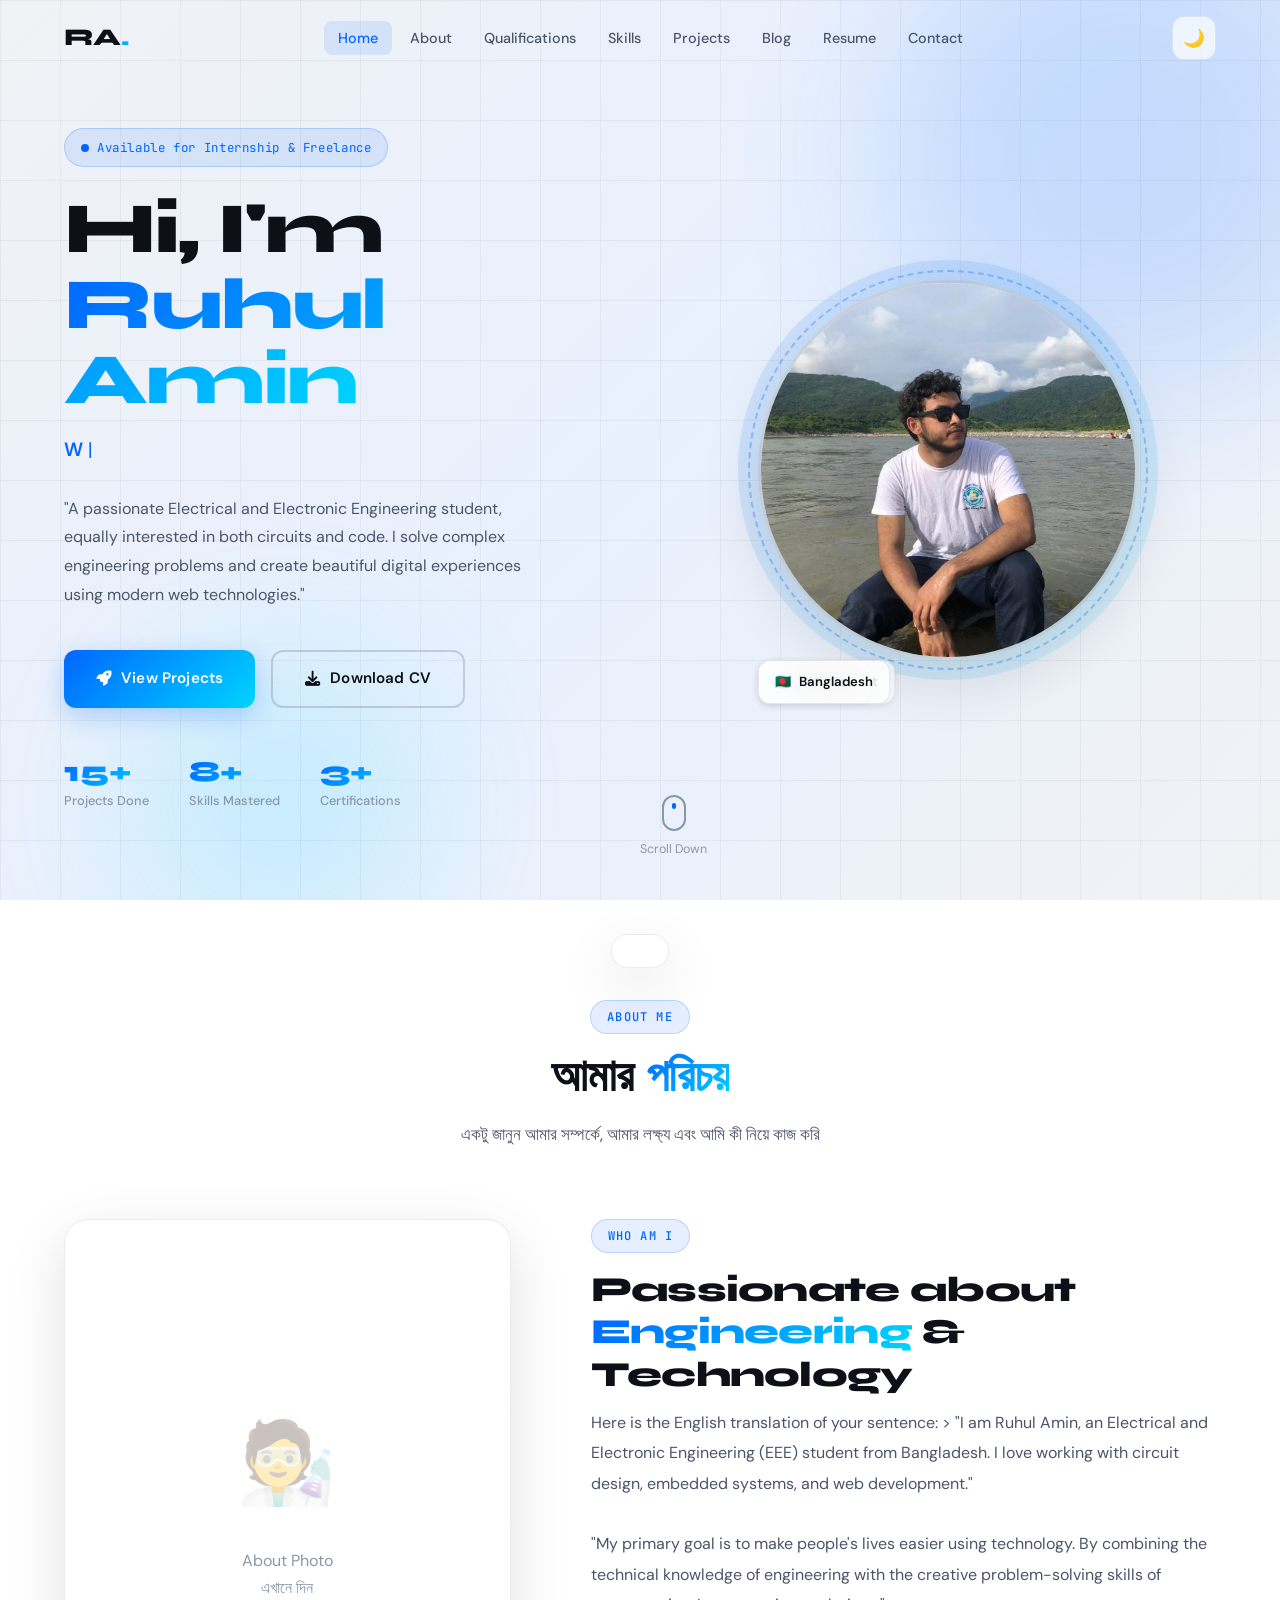
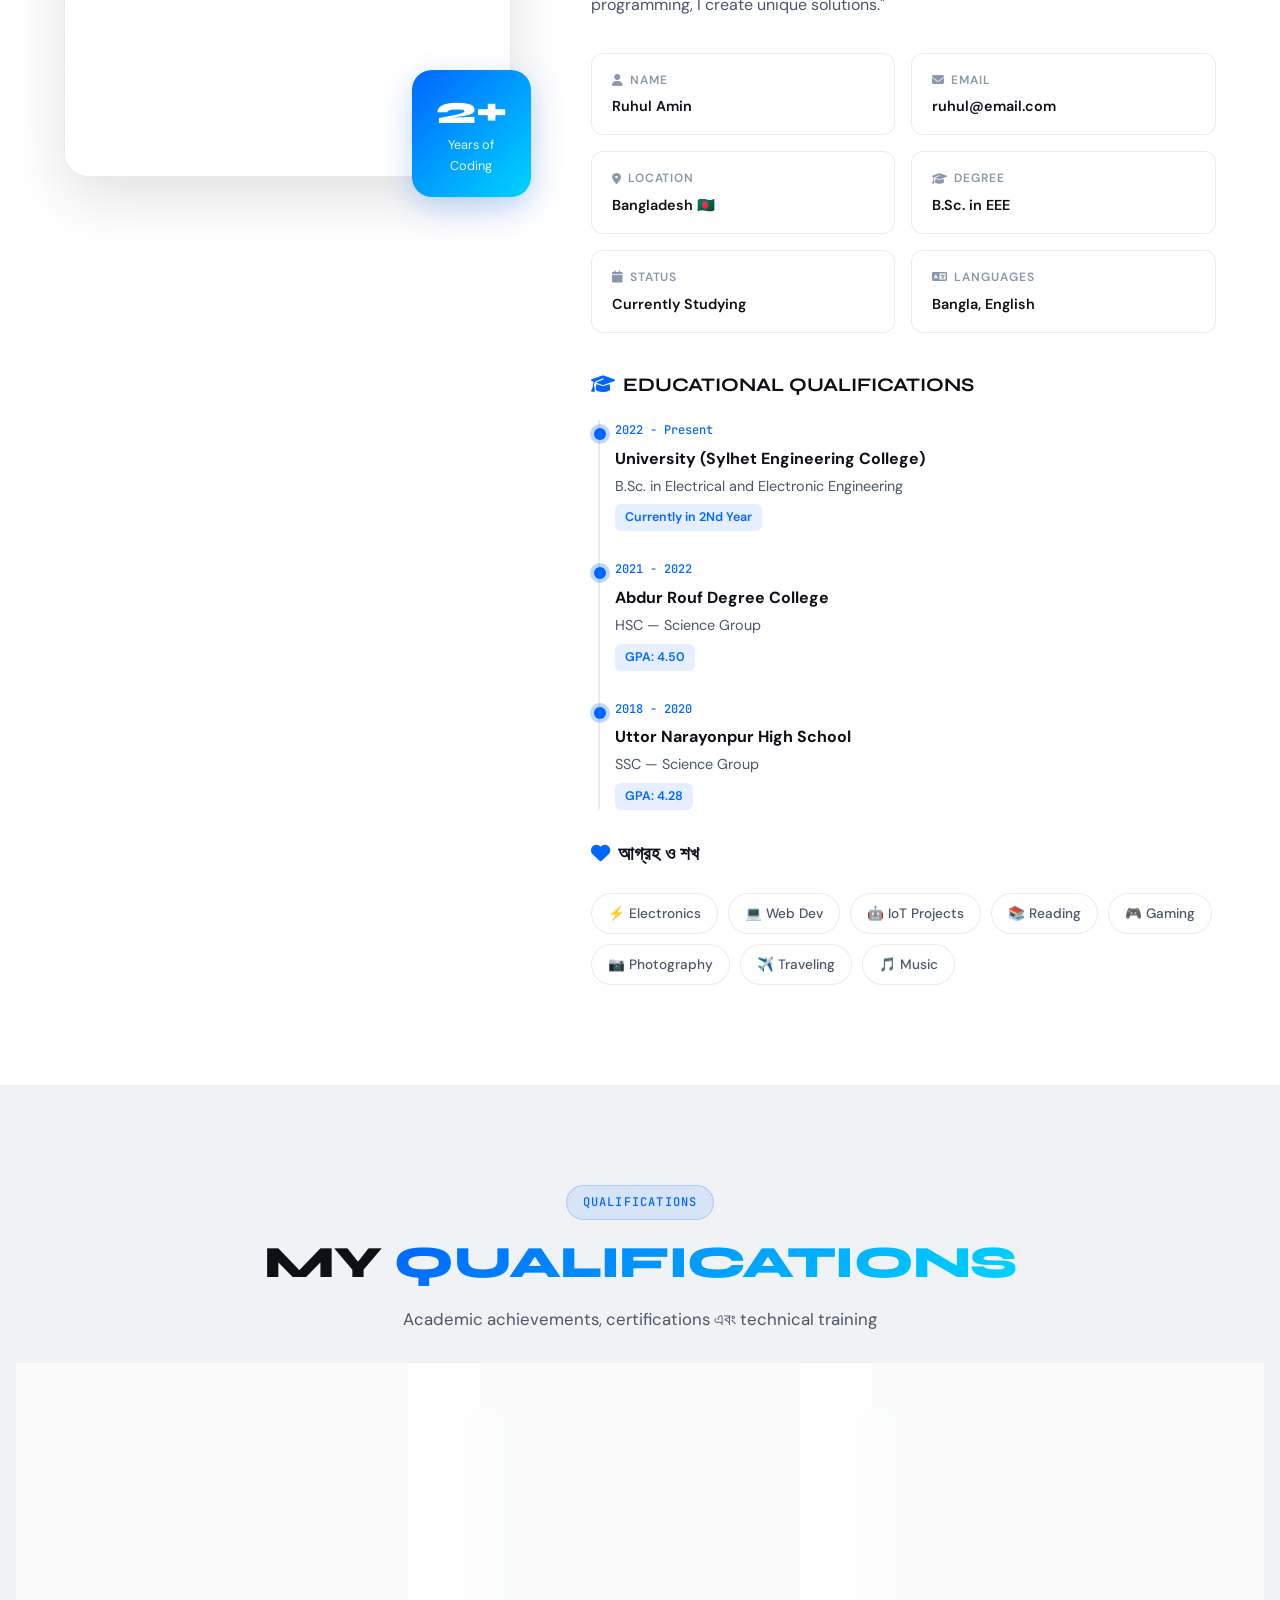
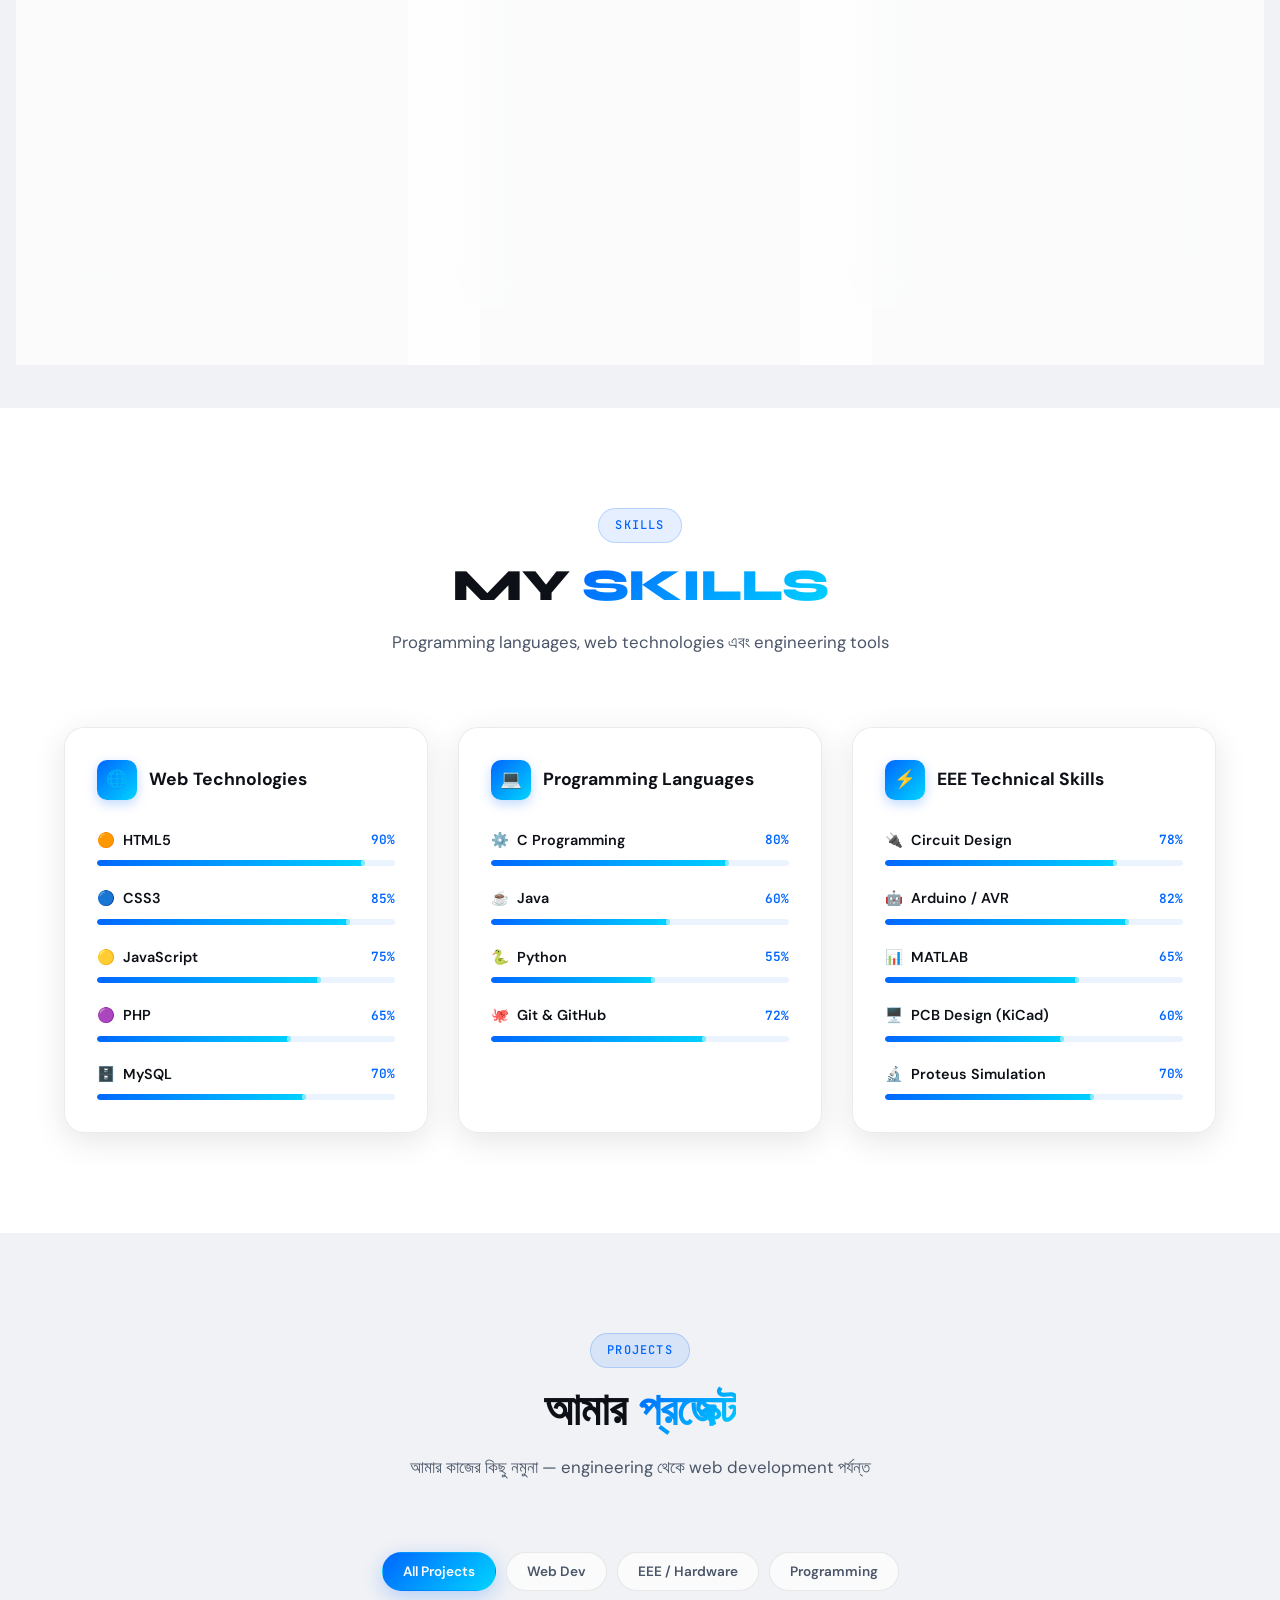
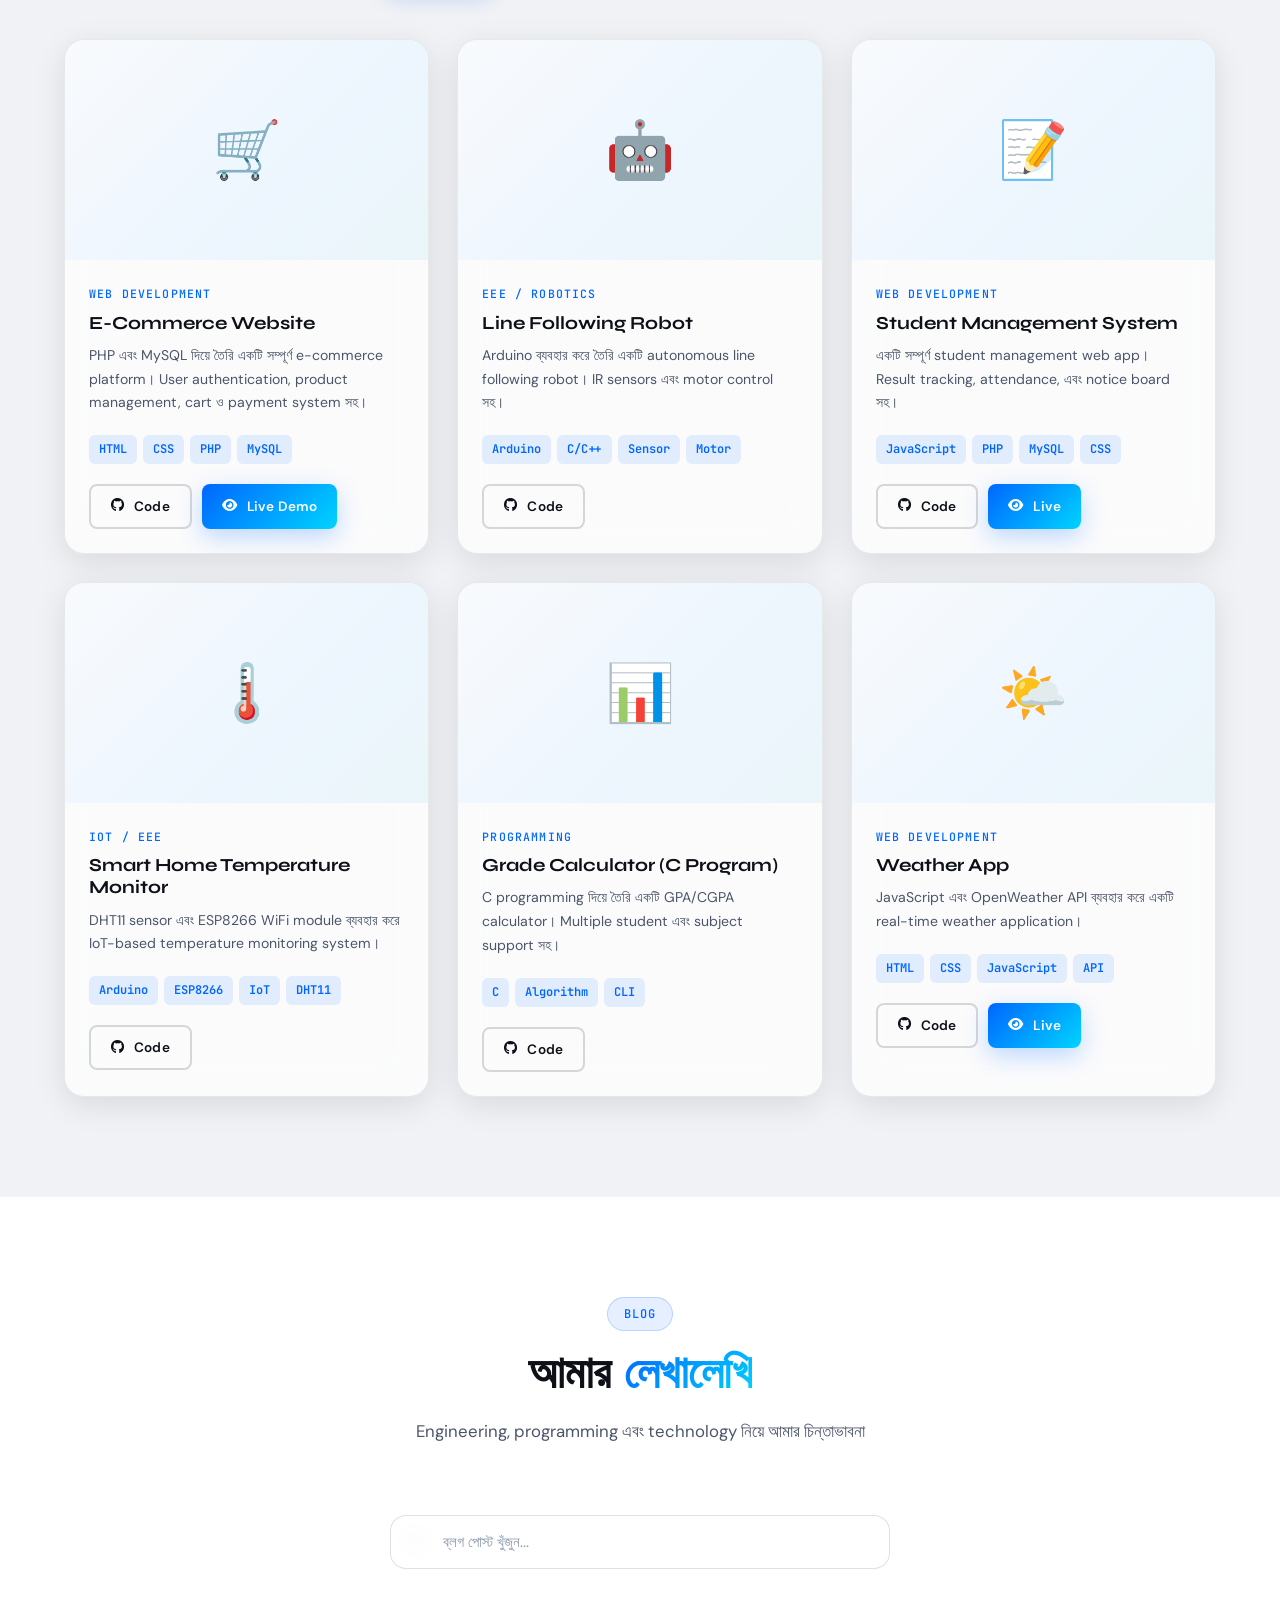
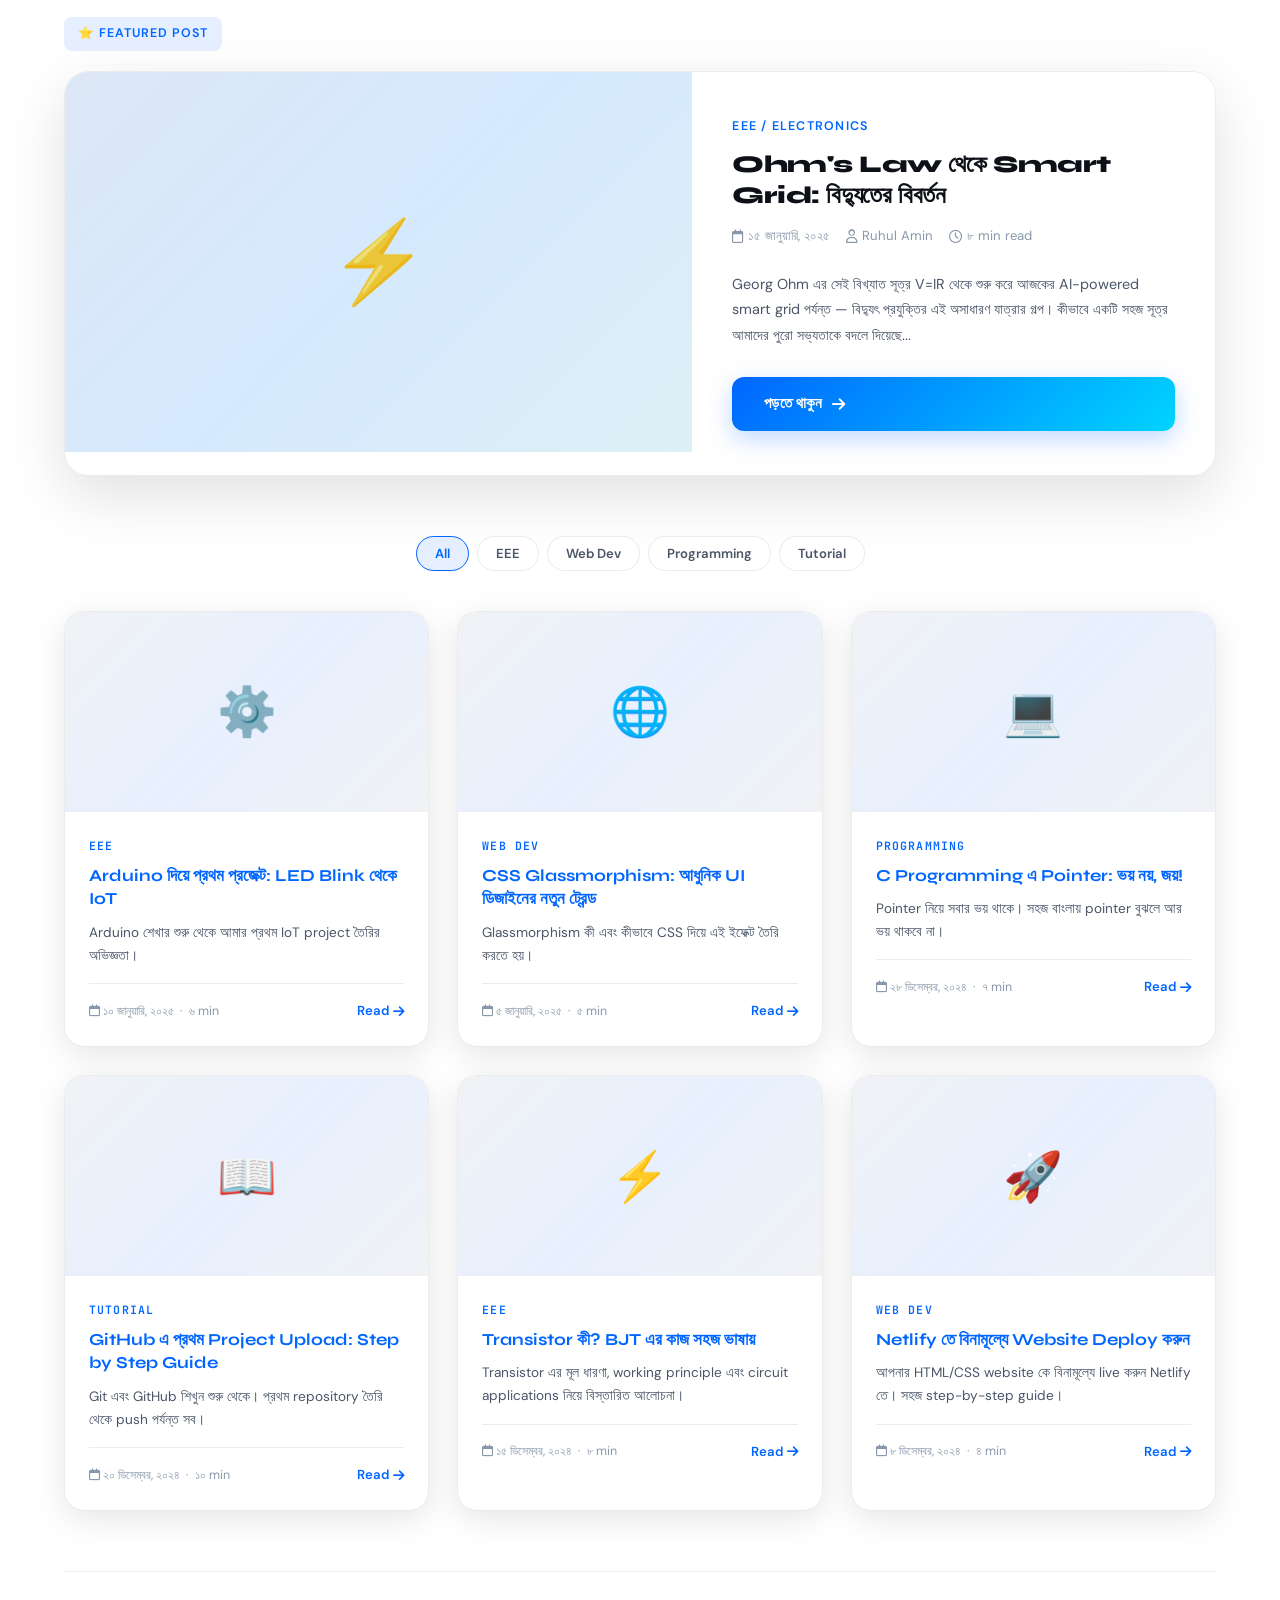
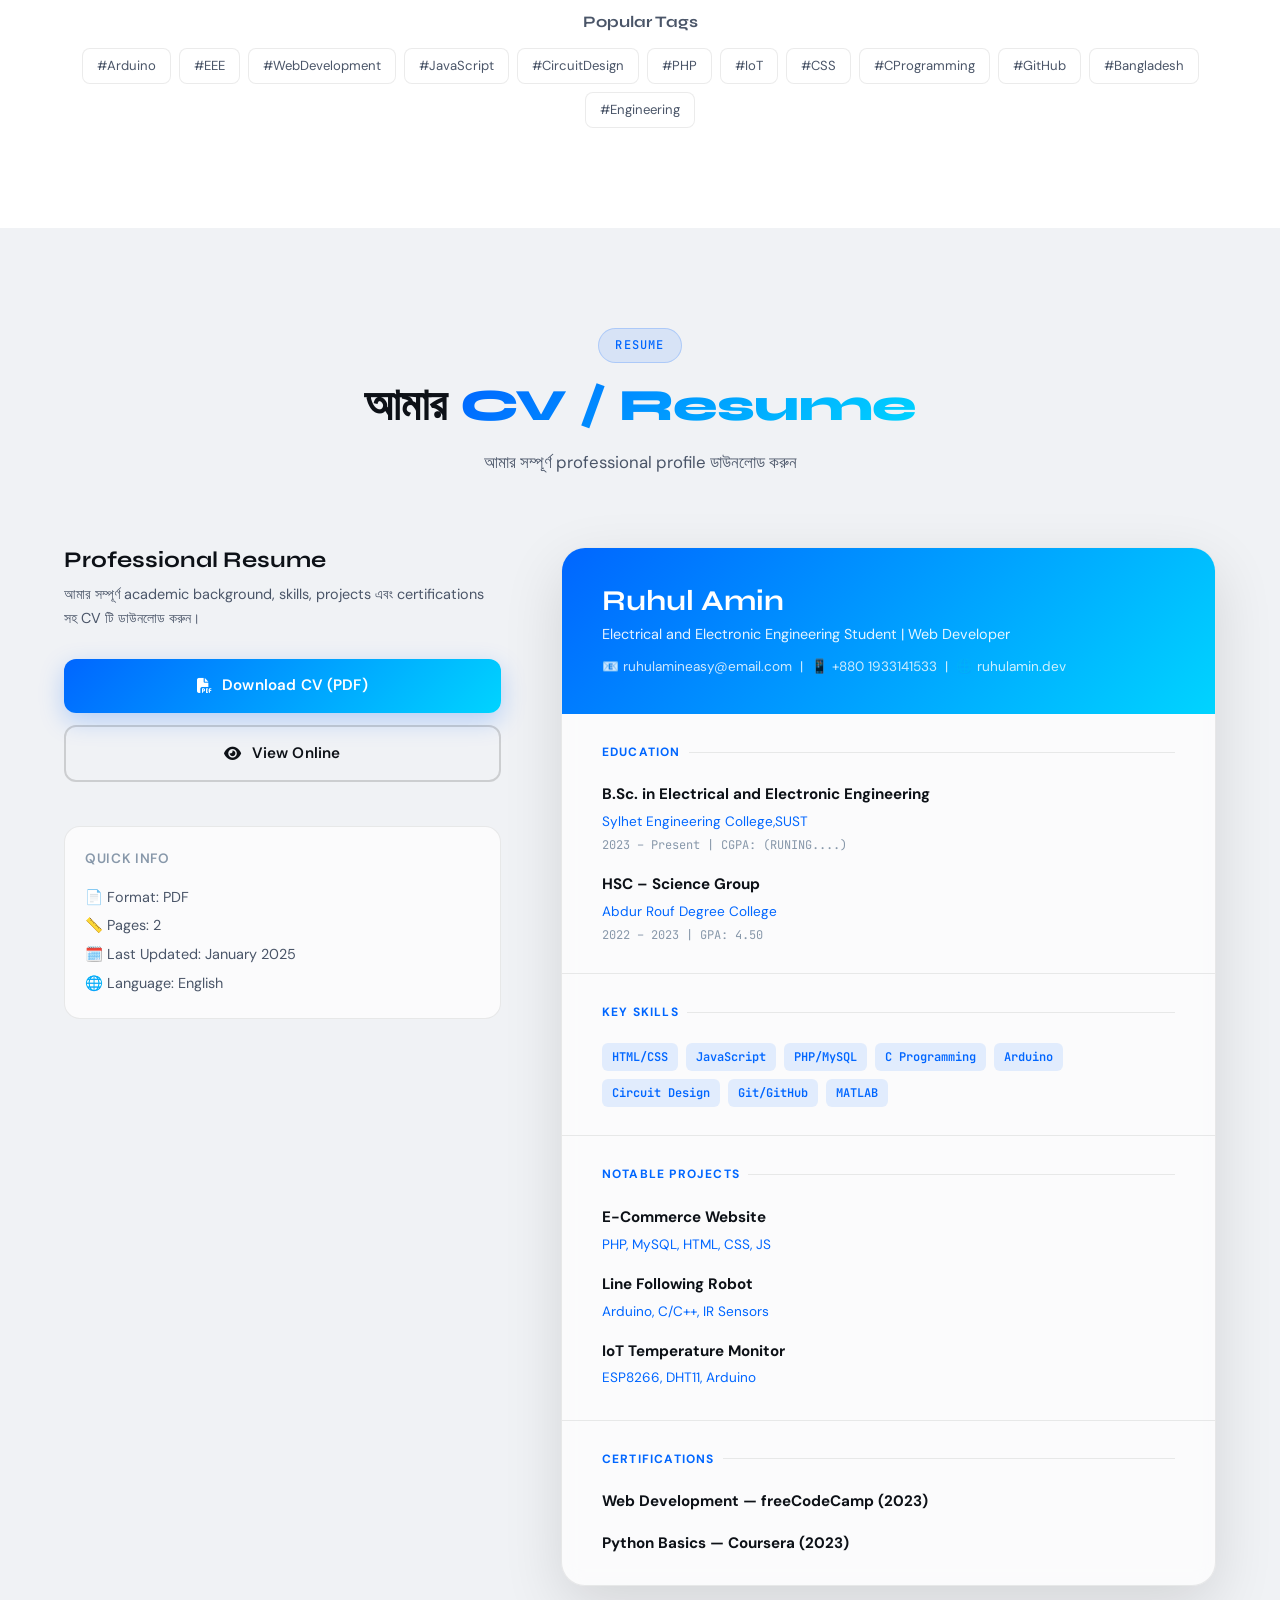
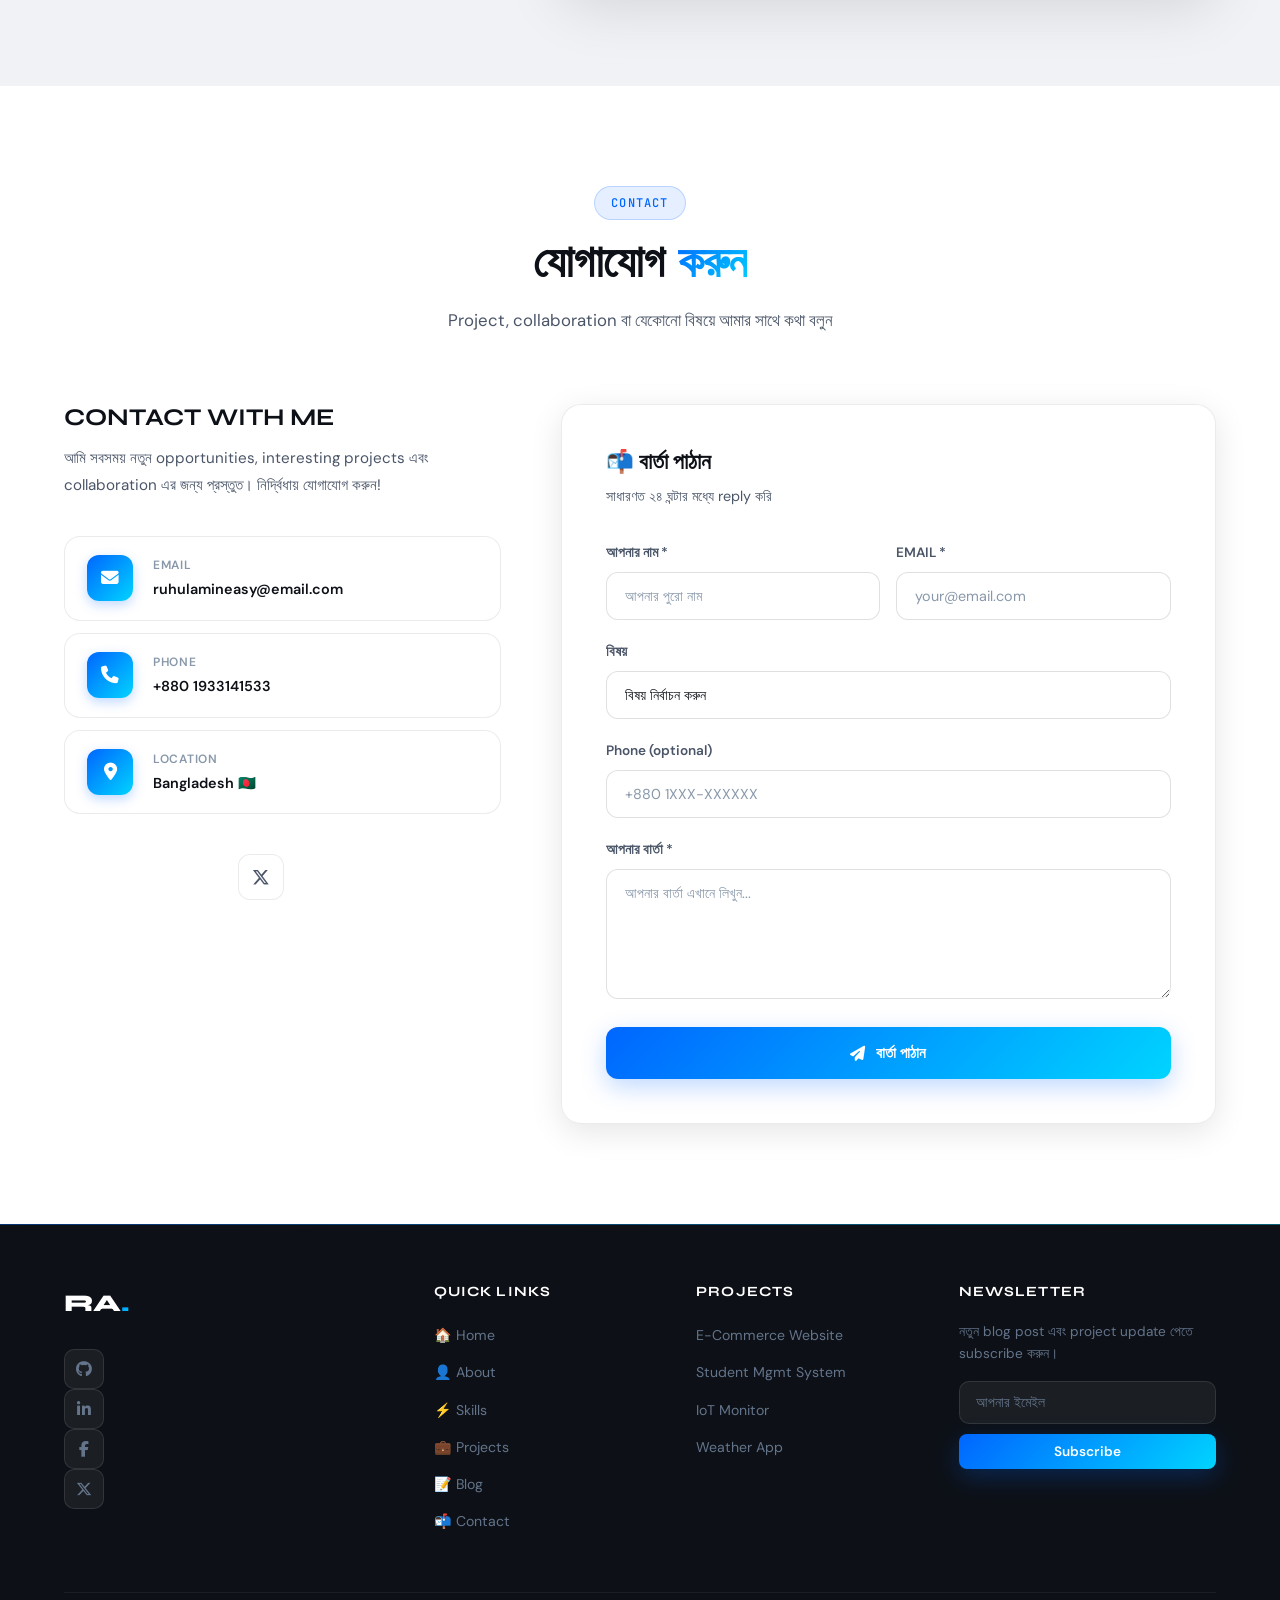
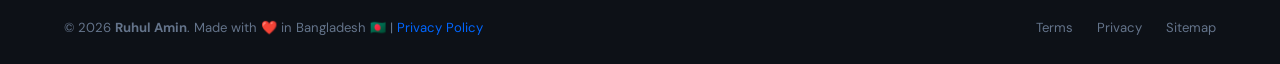
==== commit 800b01e0: "update index" ====
--- a/index.html
+++ b/index.html
@@ -1180,9 +1180,9 @@
 
       <!-- Brand -->
       <div class="footer-brand">
-        <a href="#hero" class="nav-logo" aria-label="Back to top">RUHUL AMIN<span>.</span></a>
+        <a href="#hero" class="nav-logo" aria-label="Back to top">RA<span>.</span></a>
         <p></p>
-        <div class="Electrical and Electronic Engineering Student and Web Developer. I dream of changing the world through technology. footer-social" role="list" aria-label="Social media links">
+        <div class="Electrical and Electronic Engineering Student & Web Developer।footer-social" role="list" aria-label="Social media links">
           <a href="https://github.com/ruhulamin" class="footer-social-link" target="_blank" rel="noopener" role="listitem" aria-label="GitHub"><i class="fab fa-github" aria-hidden="true"></i></a>
           <a href="https://linkedin.com/in/ruhulamin" class="footer-social-link" target="_blank" rel="noopener" role="listitem" aria-label="LinkedIn"><i class="fab fa-linkedin-in" aria-hidden="true"></i></a>
           <a href="https://facebook.com/ruhulamin" class="footer-social-link" target="_blank" rel="noopener" role="listitem" aria-label="Facebook"><i class="fab fa-facebook-f" aria-hidden="true"></i></a>
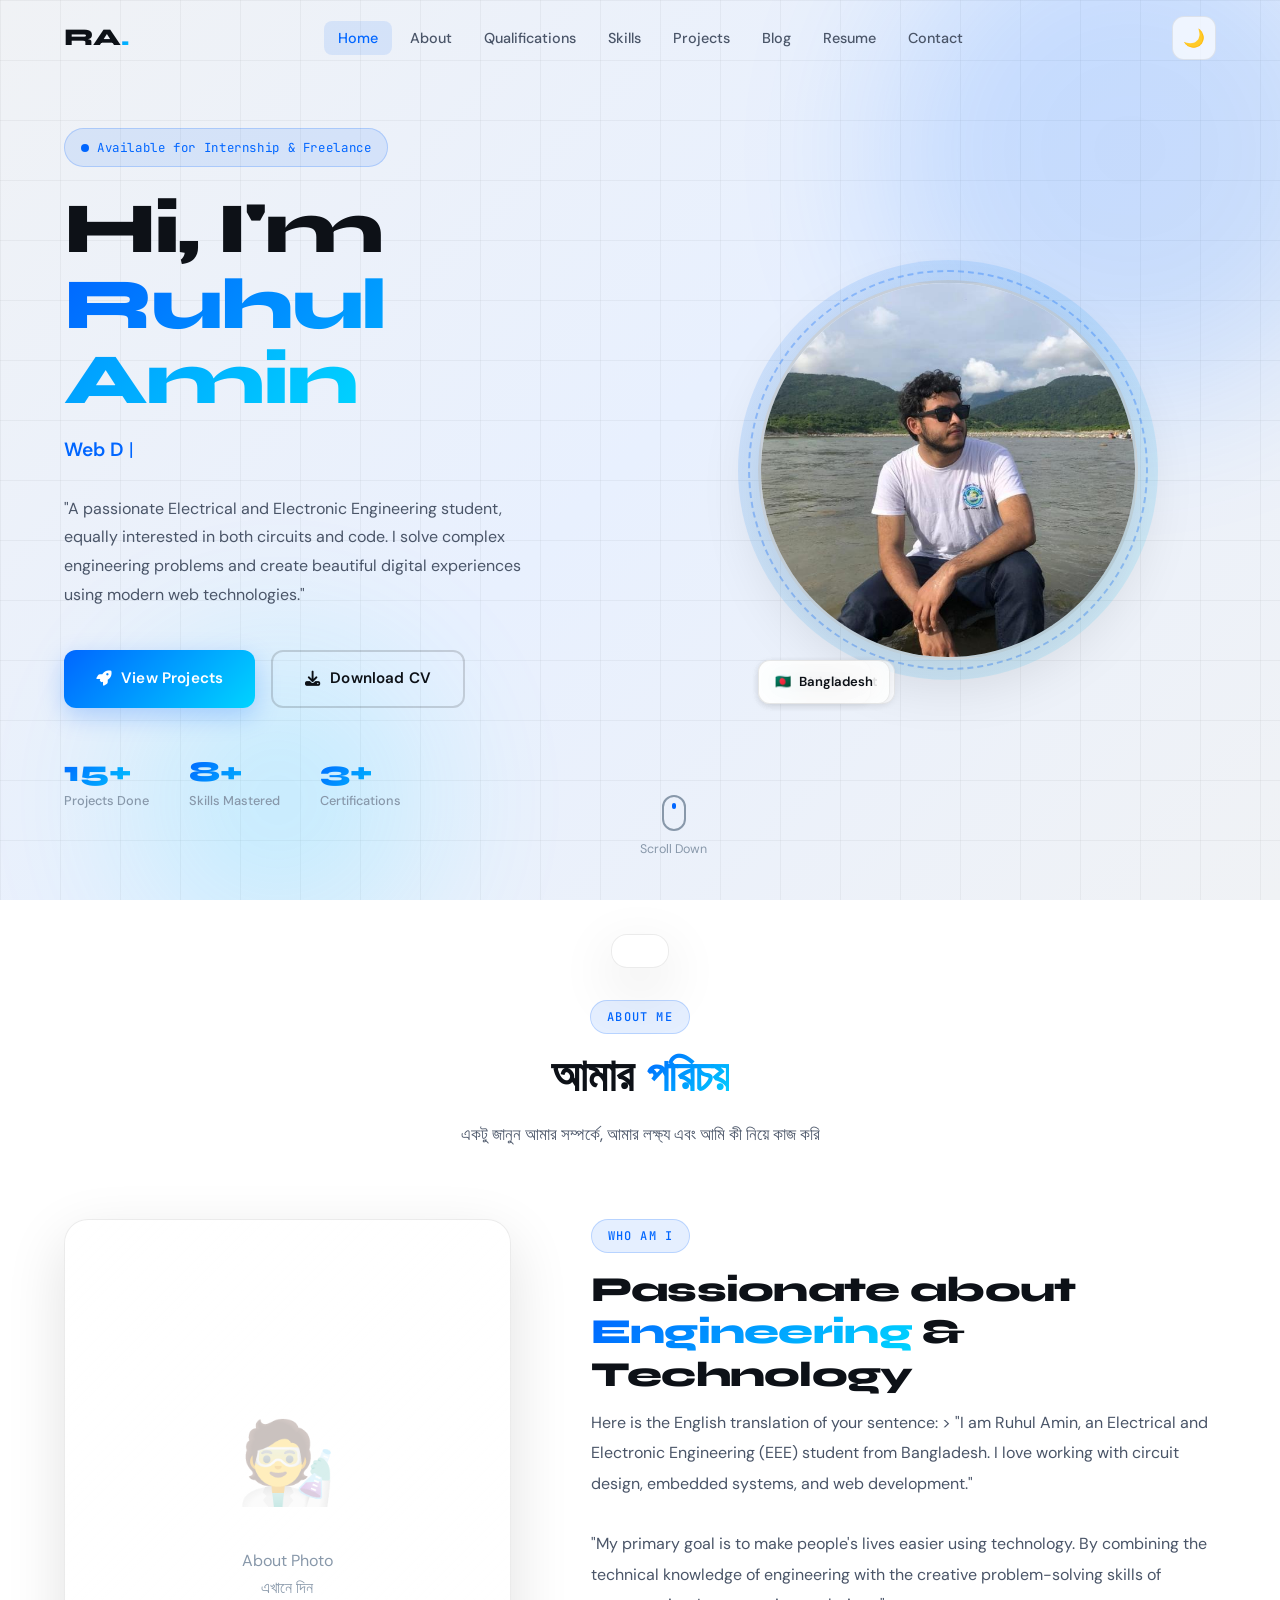
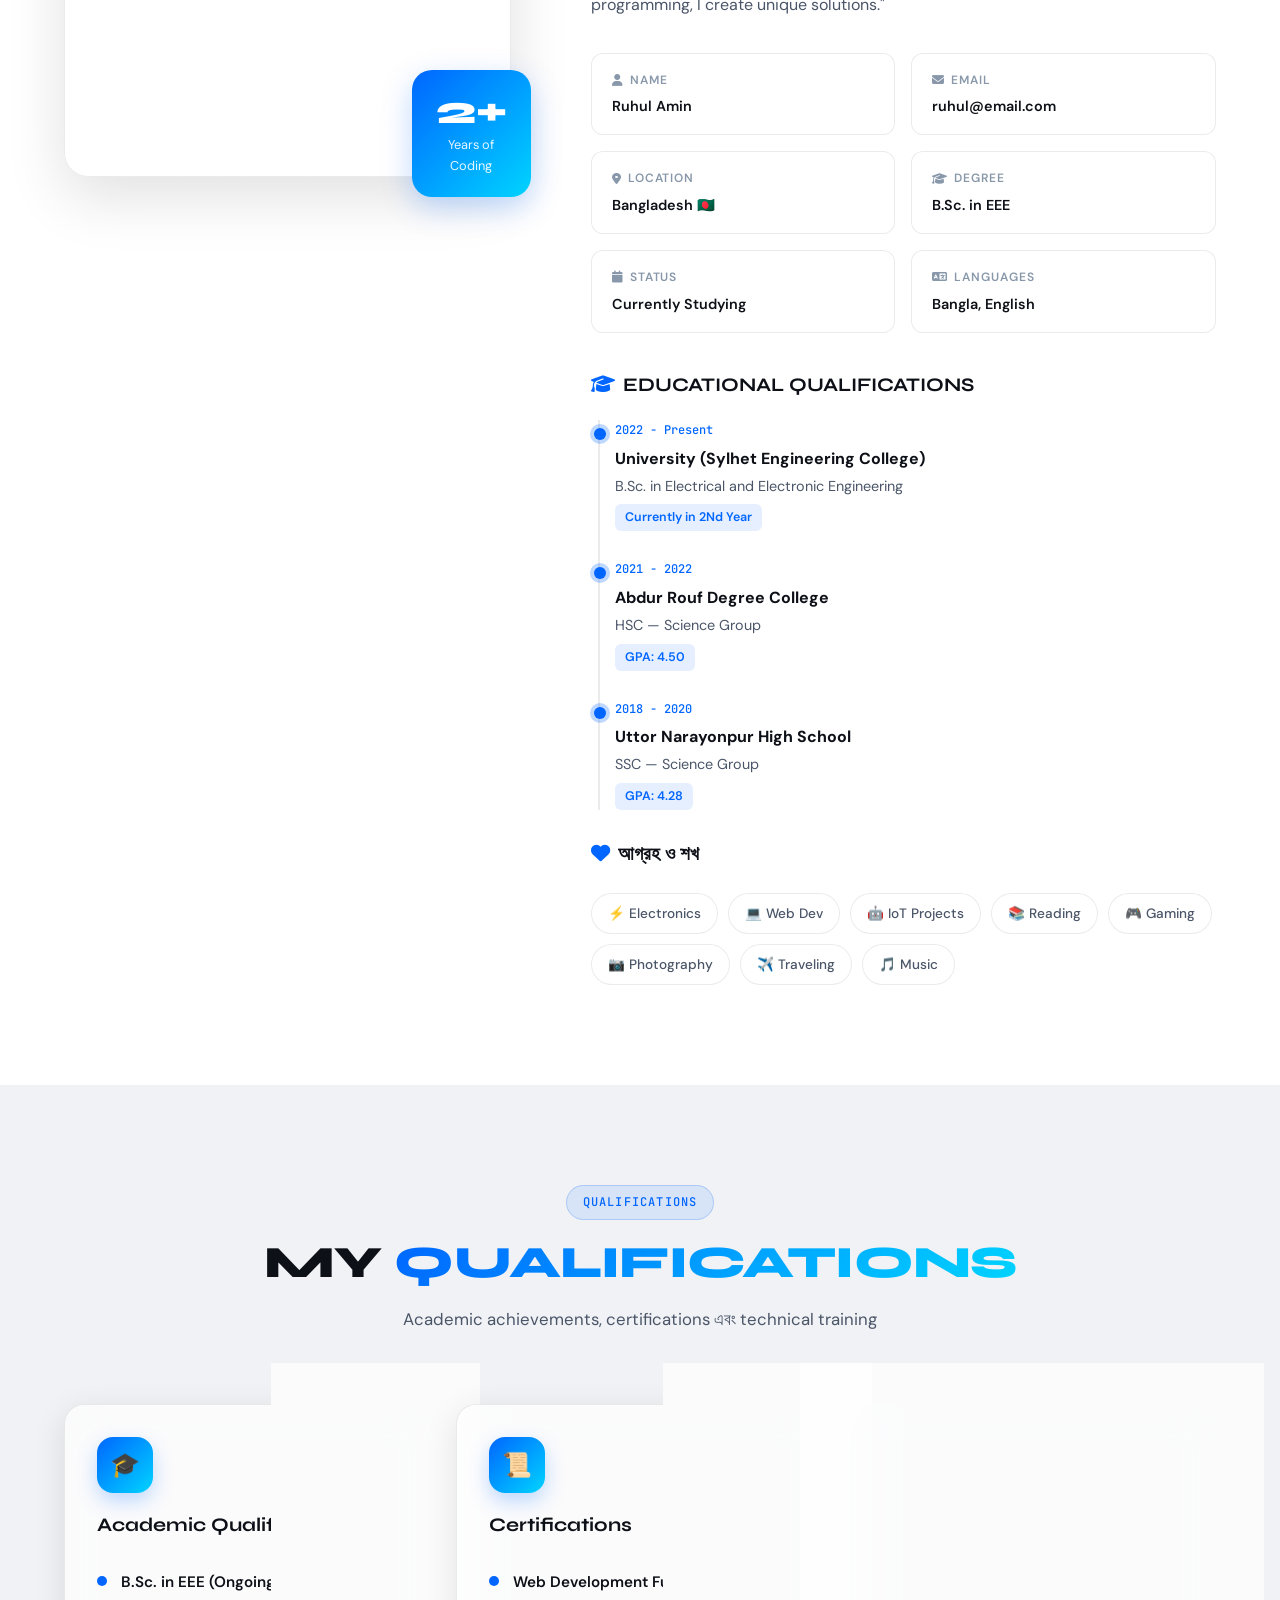
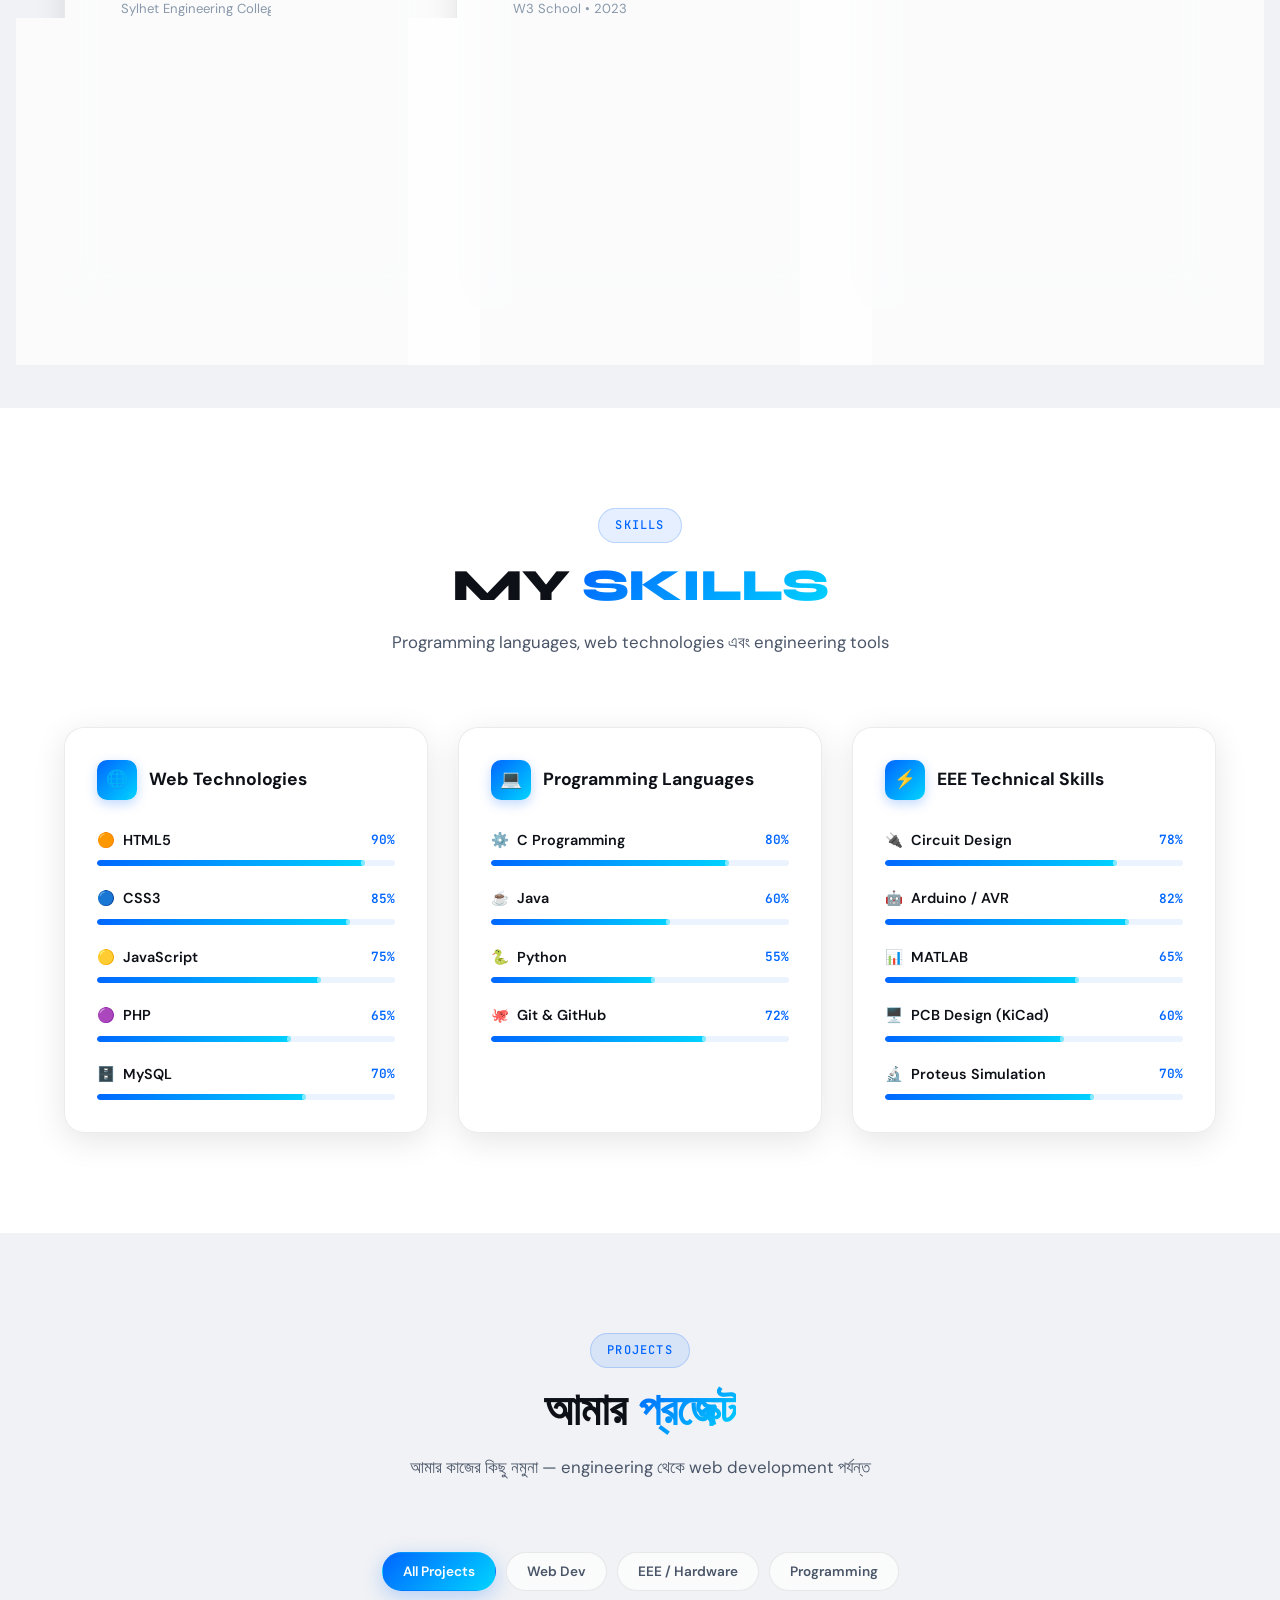
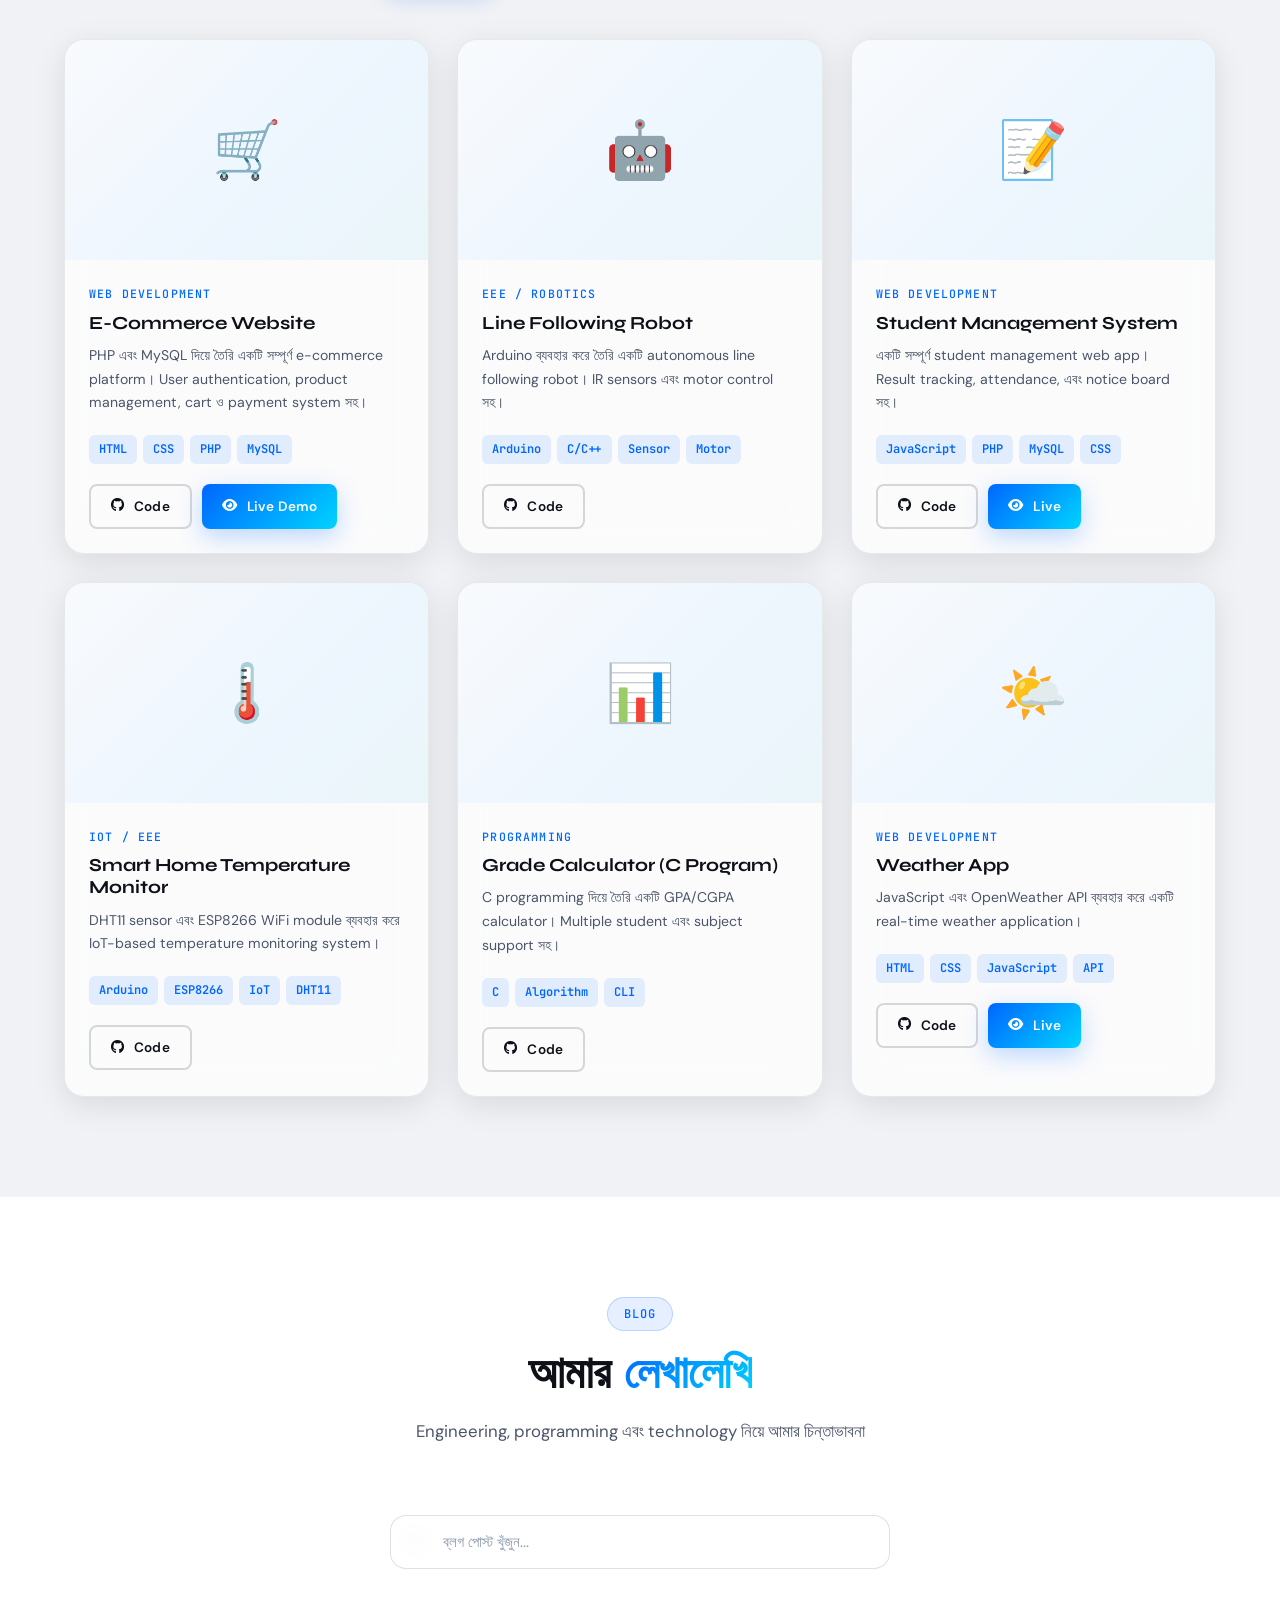
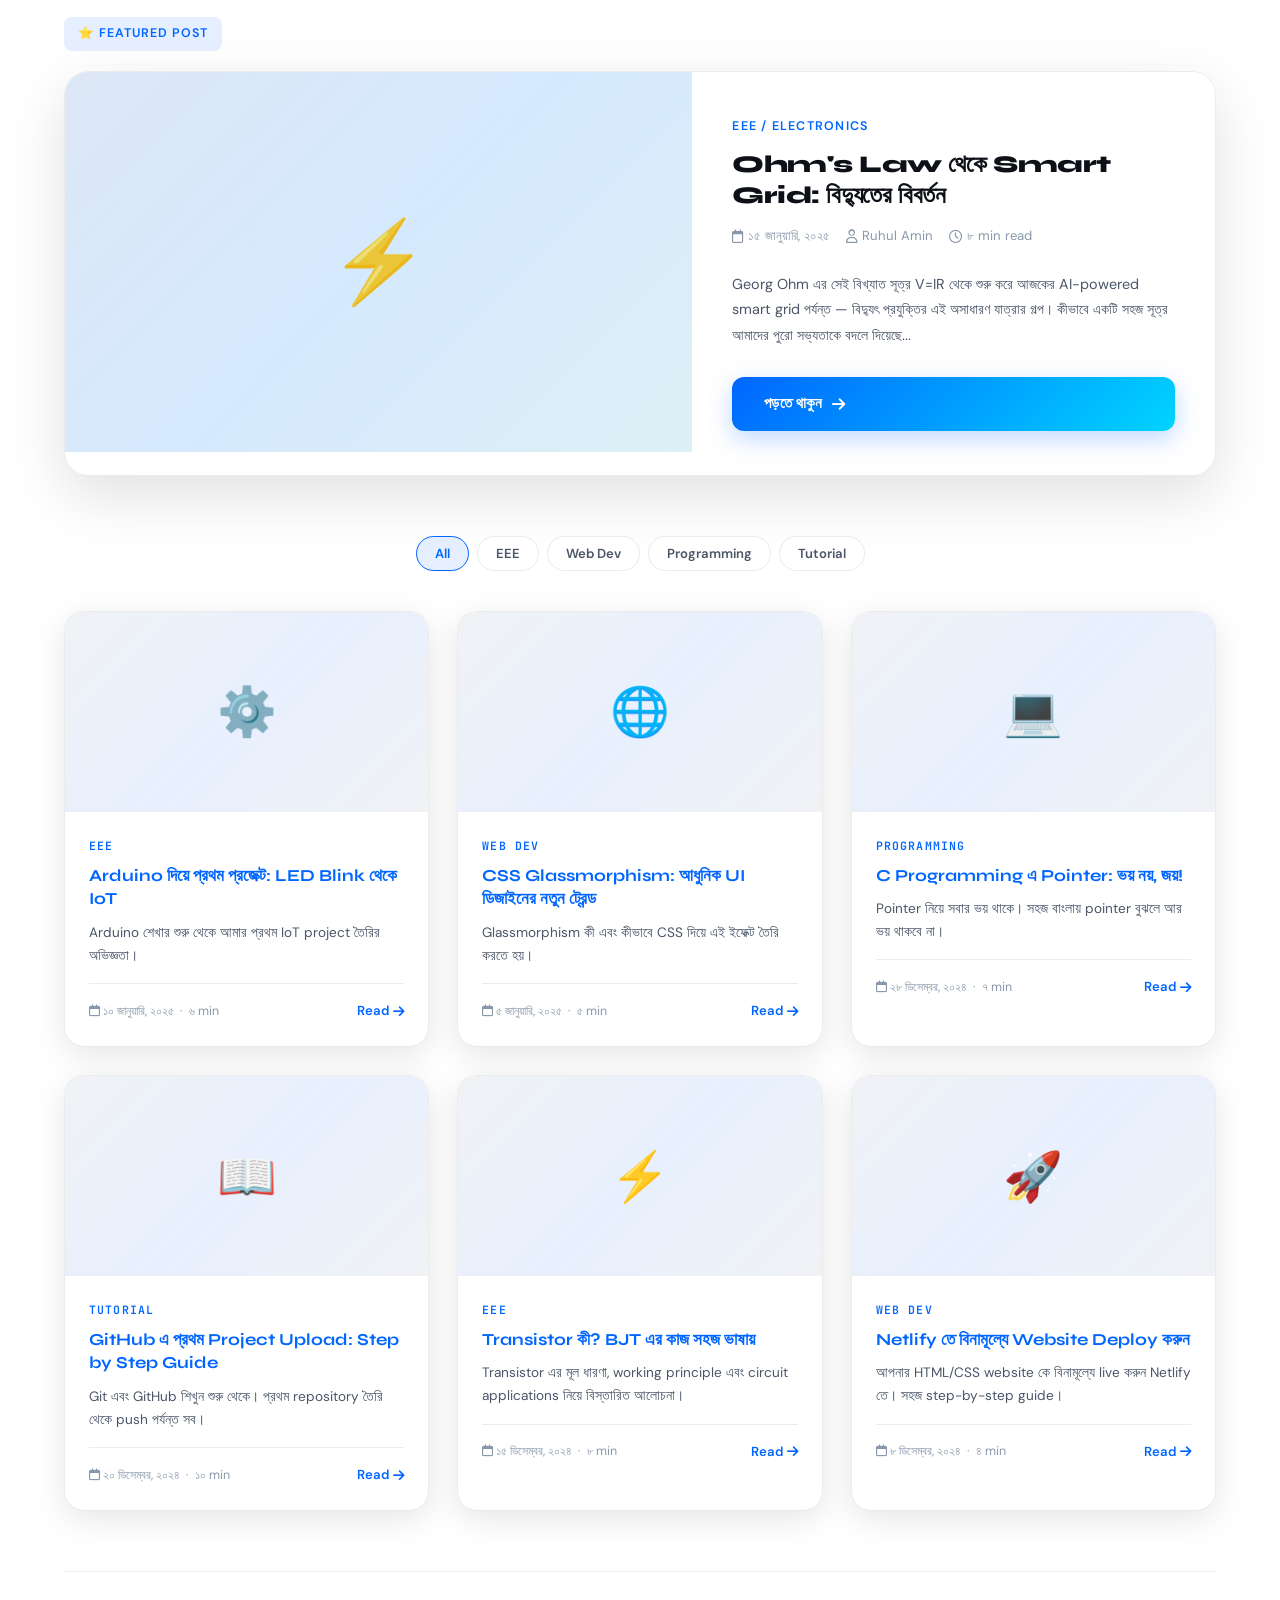
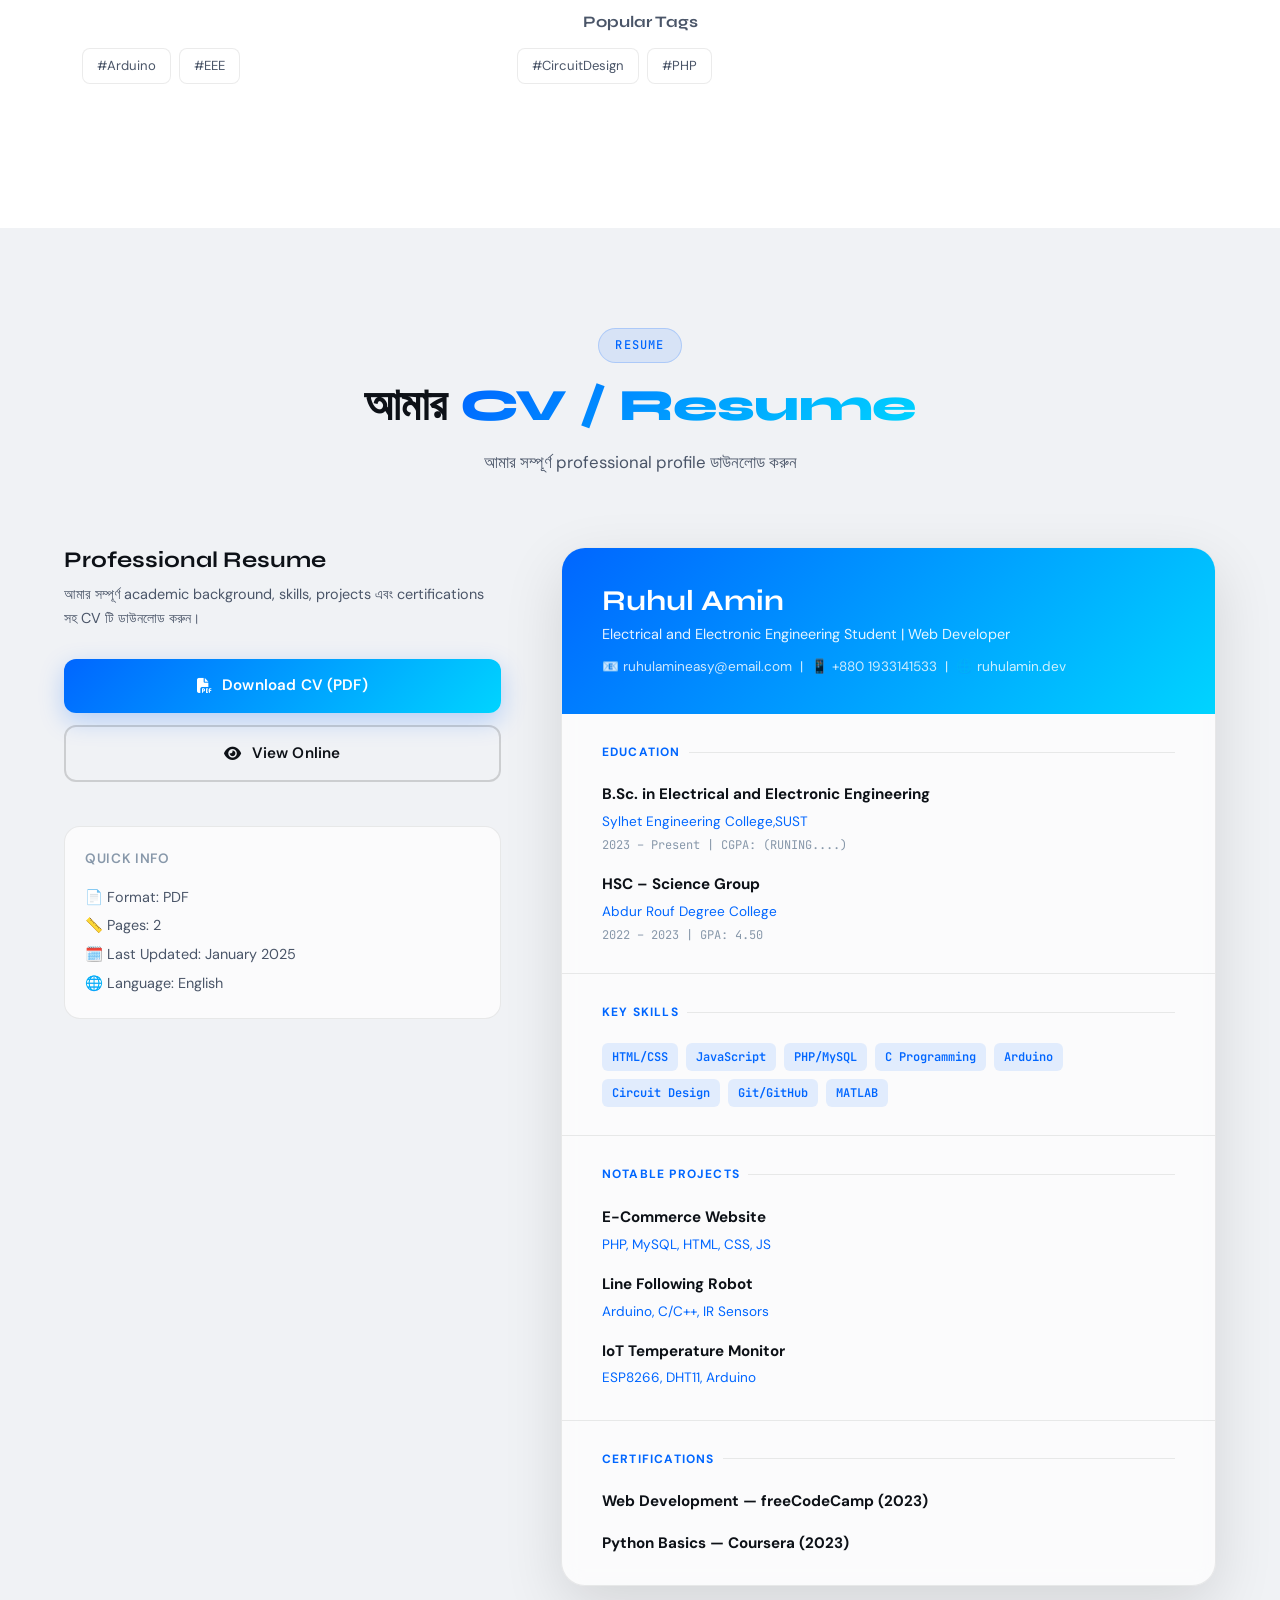
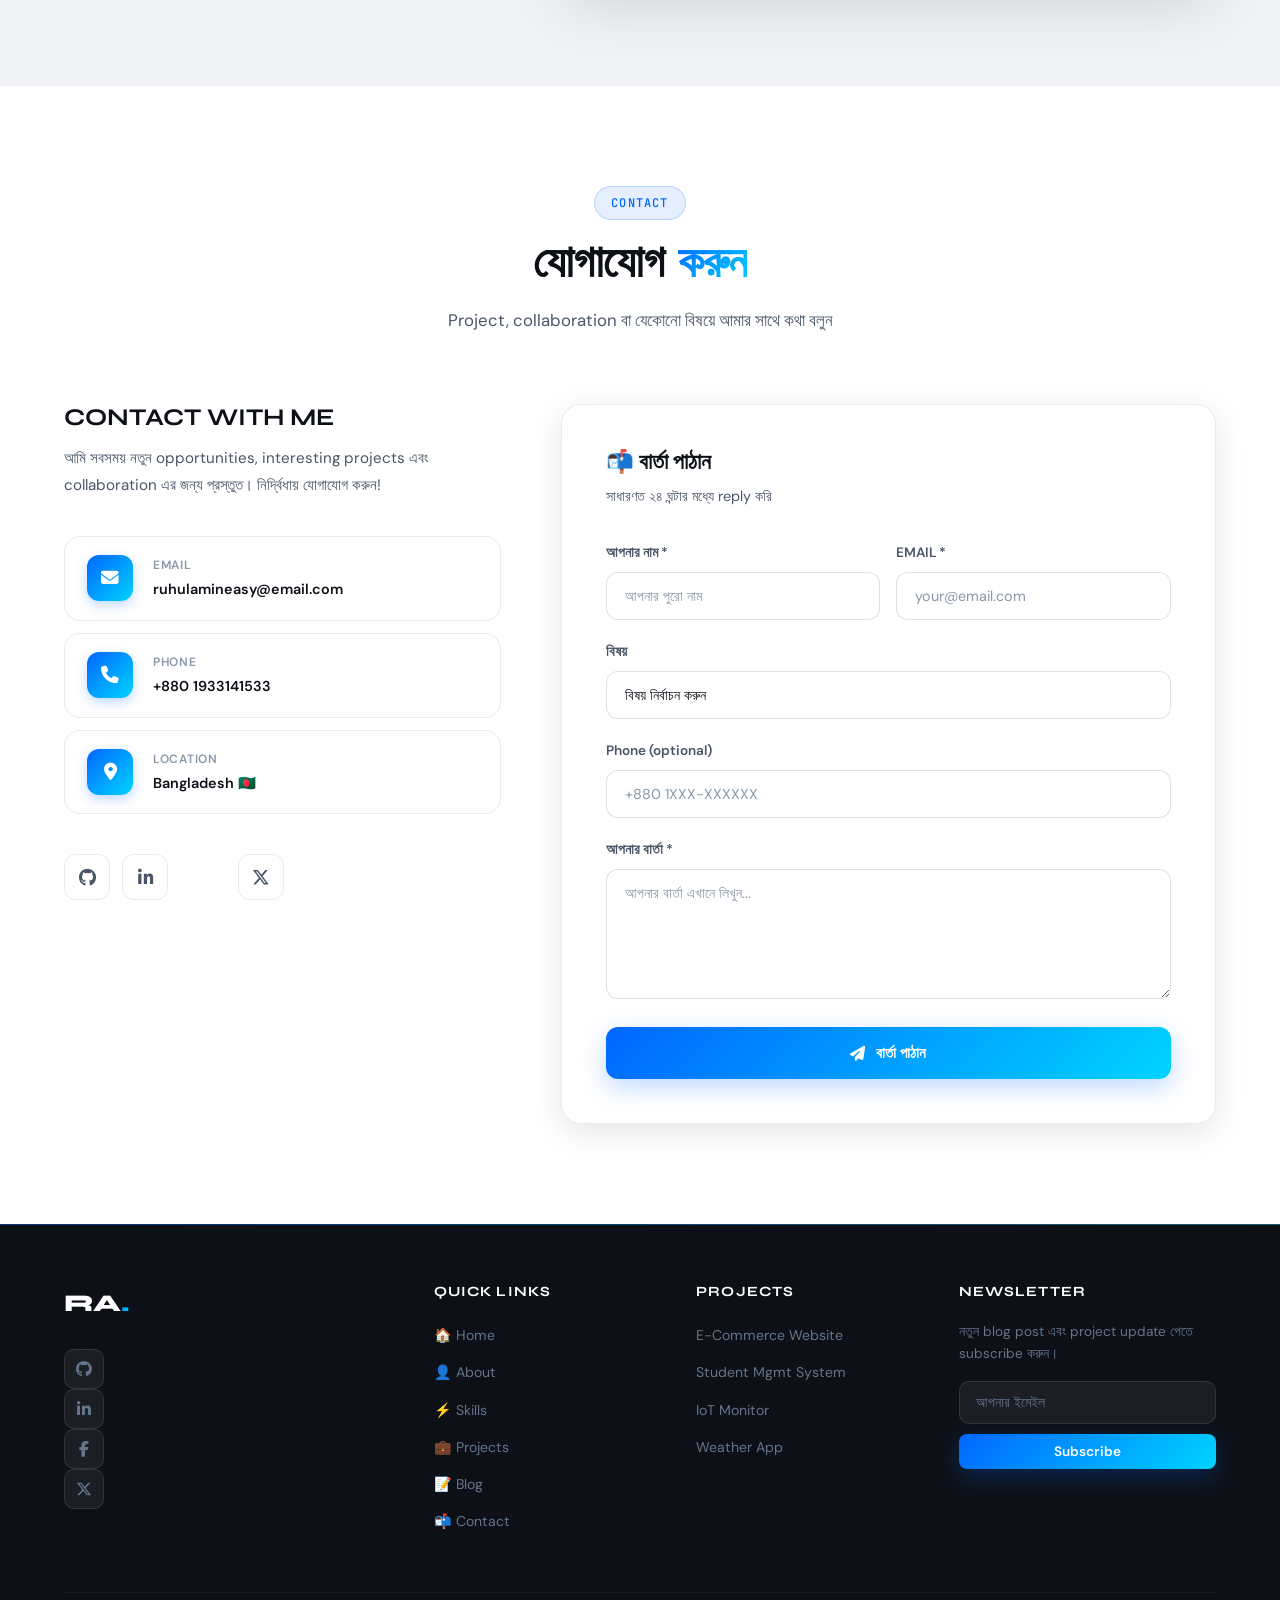
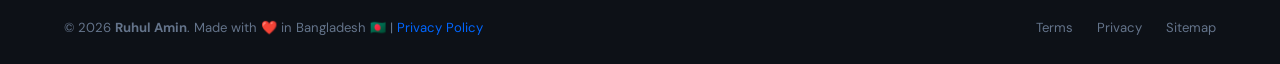
==== commit 1ac56ae8: "update index" ====
--- a/index.html
+++ b/index.html
@@ -1182,7 +1182,7 @@
       <div class="footer-brand">
         <a href="#hero" class="nav-logo" aria-label="Back to top">RA<span>.</span></a>
         <p></p>
-        <div class="Electrical and Electronic Engineering Student & Web Developer।footer-social" role="list" aria-label="Social media links">
+        <div class="Electrical and Electronic Engineering Student এবং Web Developer। Technology দিয়ে পৃথিবী বদলানোর স্বপ্ন দেখি।footer-social" role="list" aria-label="Social media links">
           <a href="https://github.com/ruhulamin" class="footer-social-link" target="_blank" rel="noopener" role="listitem" aria-label="GitHub"><i class="fab fa-github" aria-hidden="true"></i></a>
           <a href="https://linkedin.com/in/ruhulamin" class="footer-social-link" target="_blank" rel="noopener" role="listitem" aria-label="LinkedIn"><i class="fab fa-linkedin-in" aria-hidden="true"></i></a>
           <a href="https://facebook.com/ruhulamin" class="footer-social-link" target="_blank" rel="noopener" role="listitem" aria-label="Facebook"><i class="fab fa-facebook-f" aria-hidden="true"></i></a>
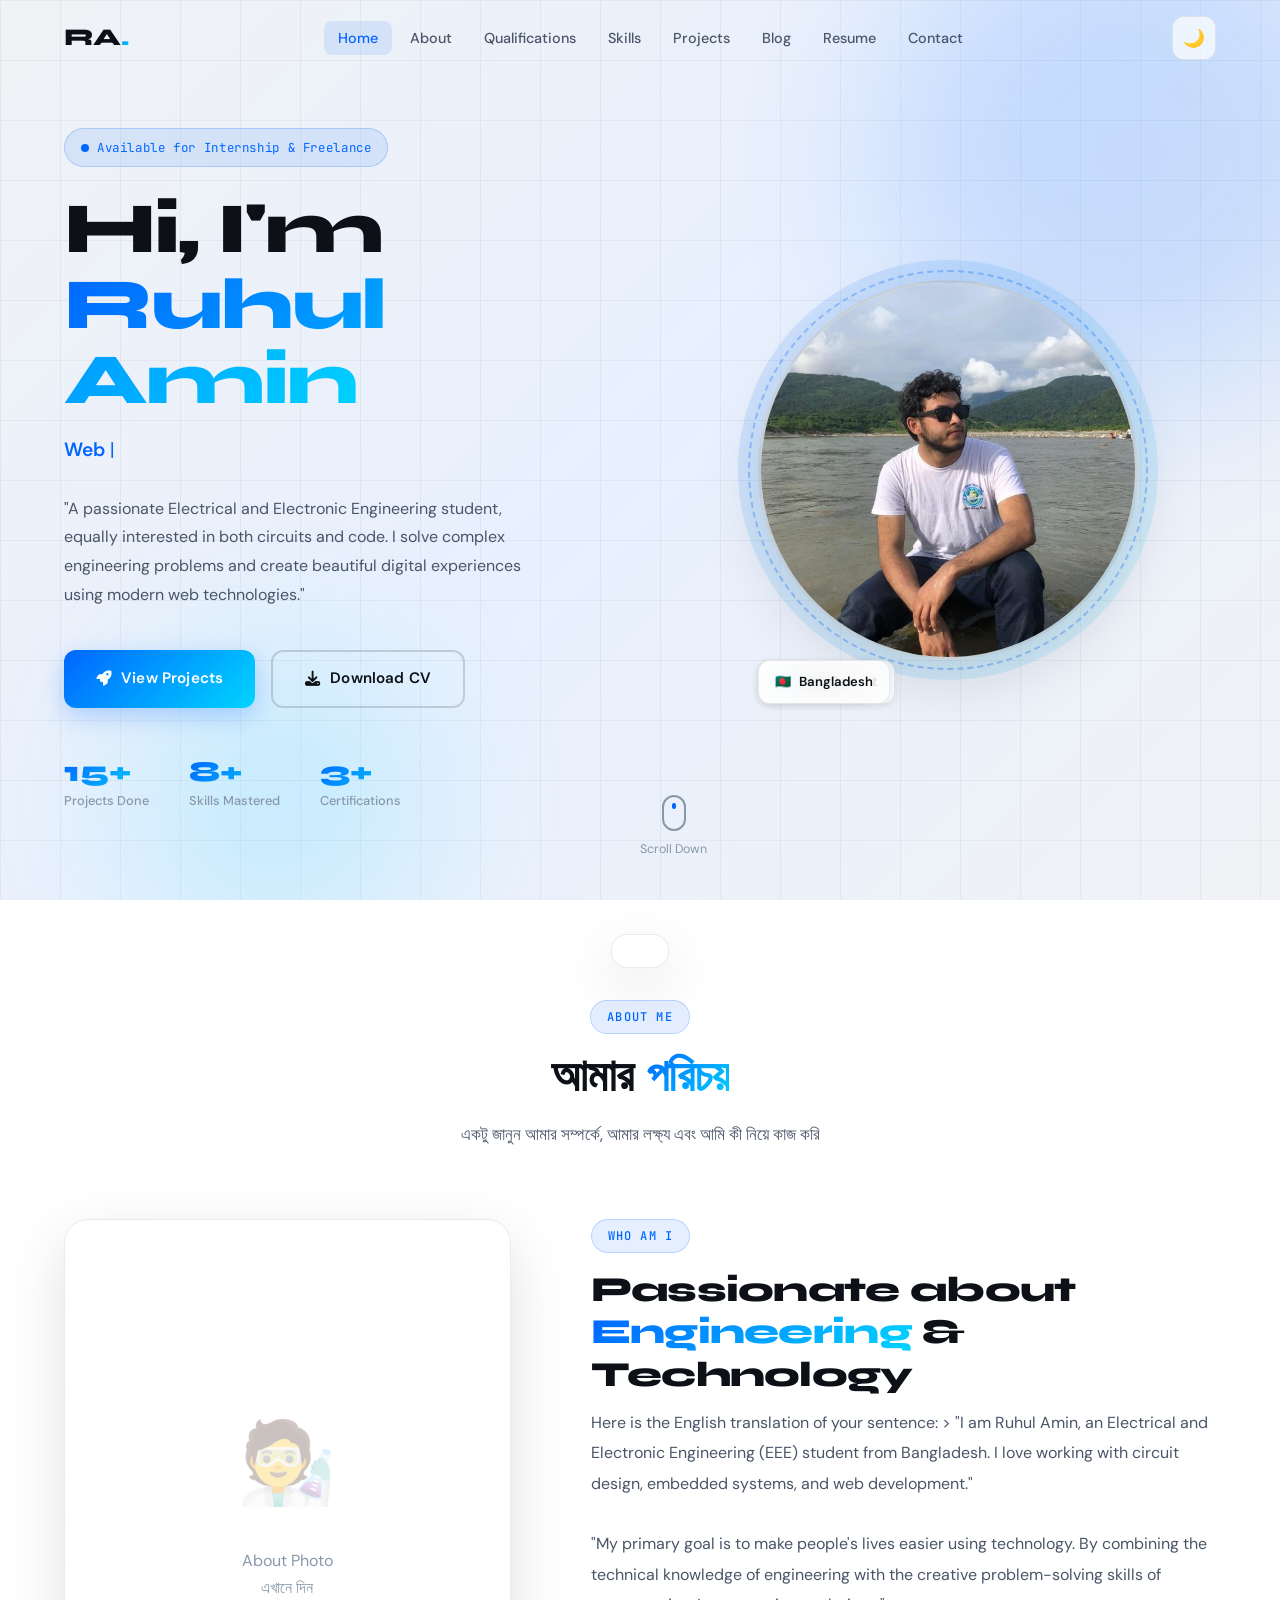
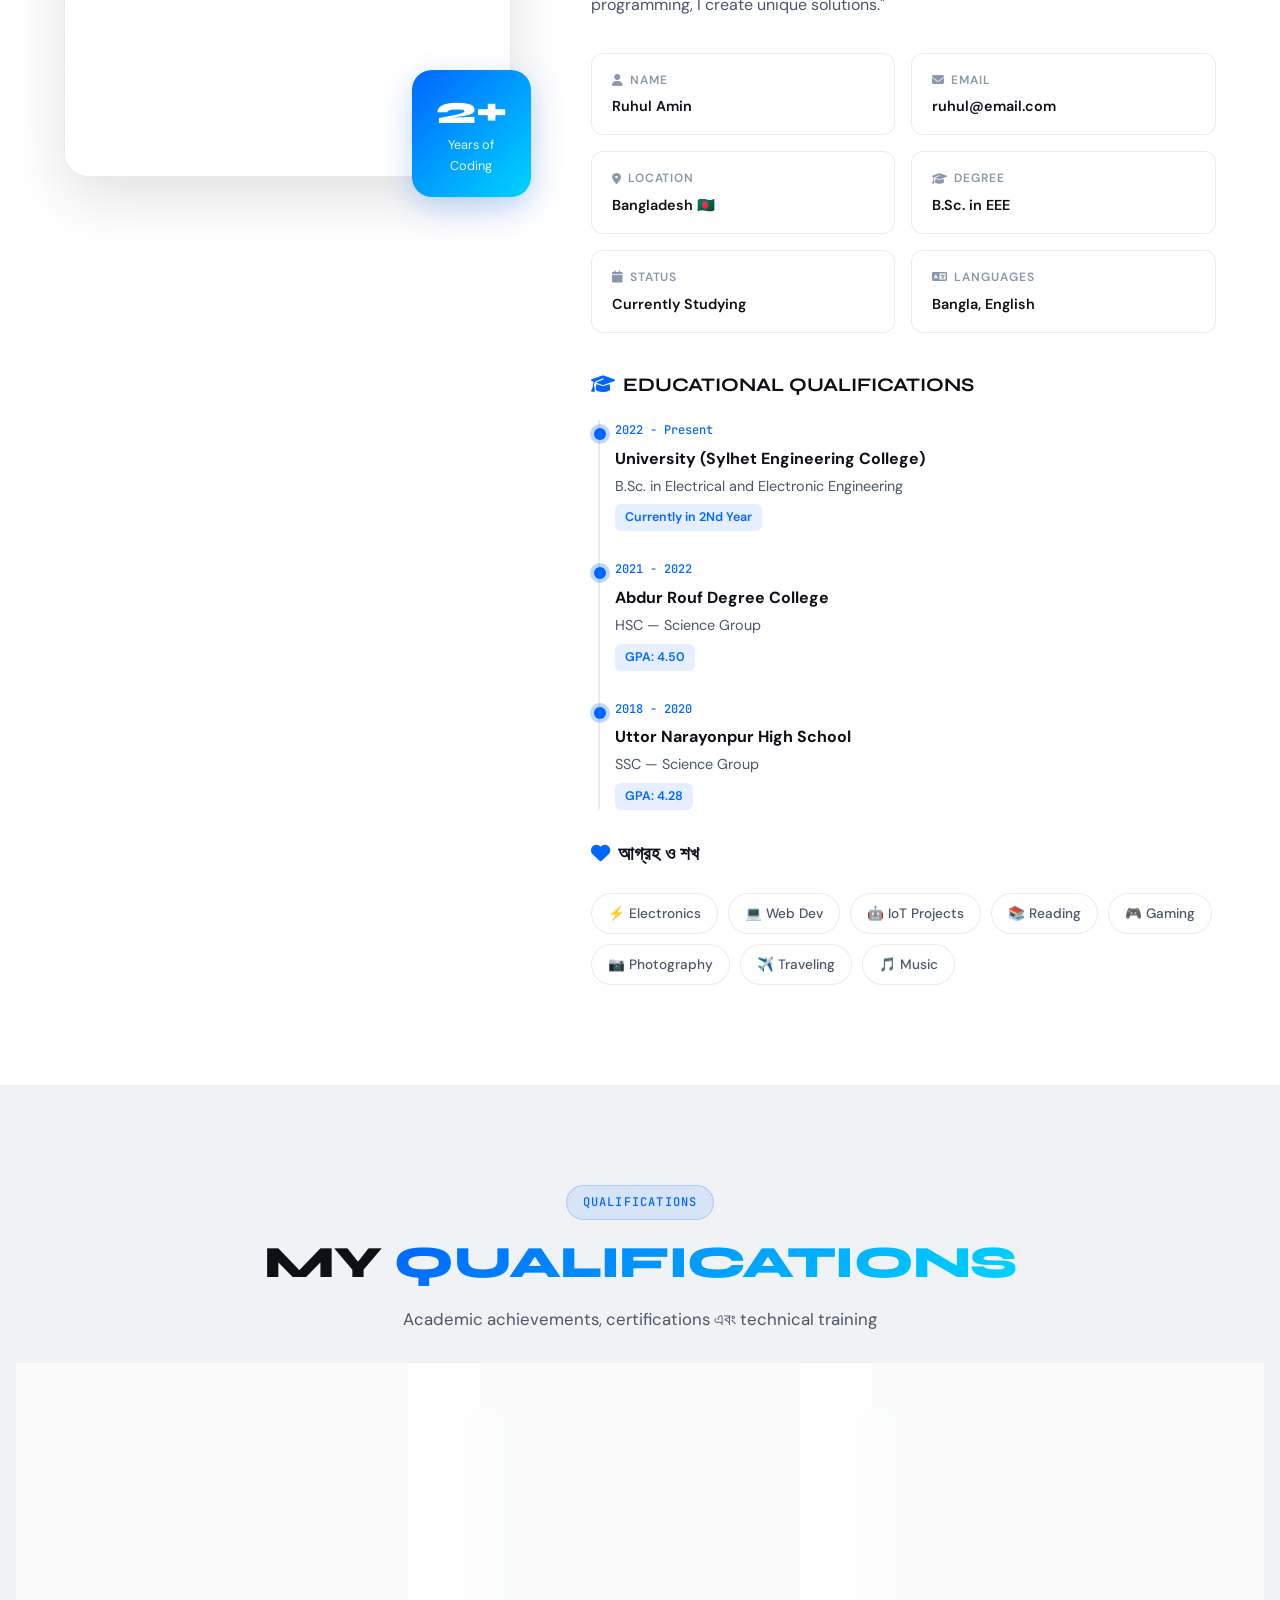
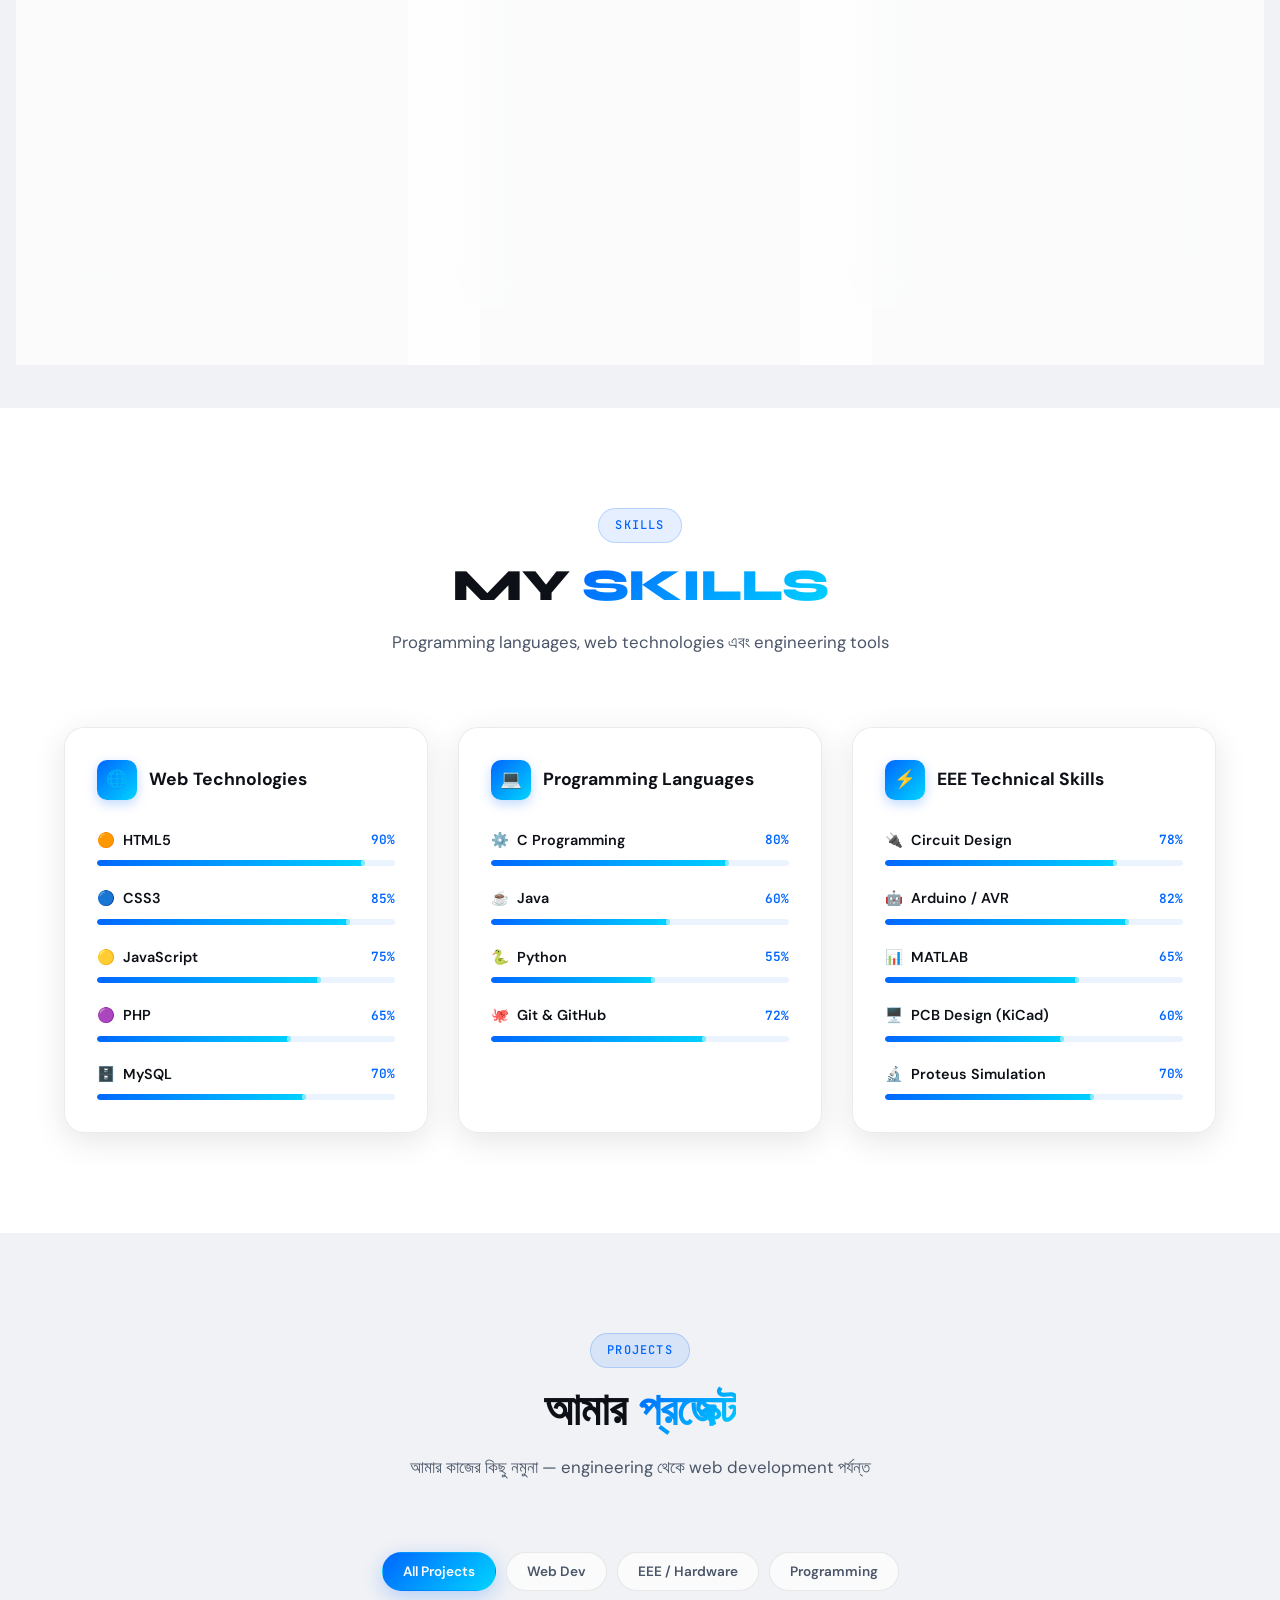
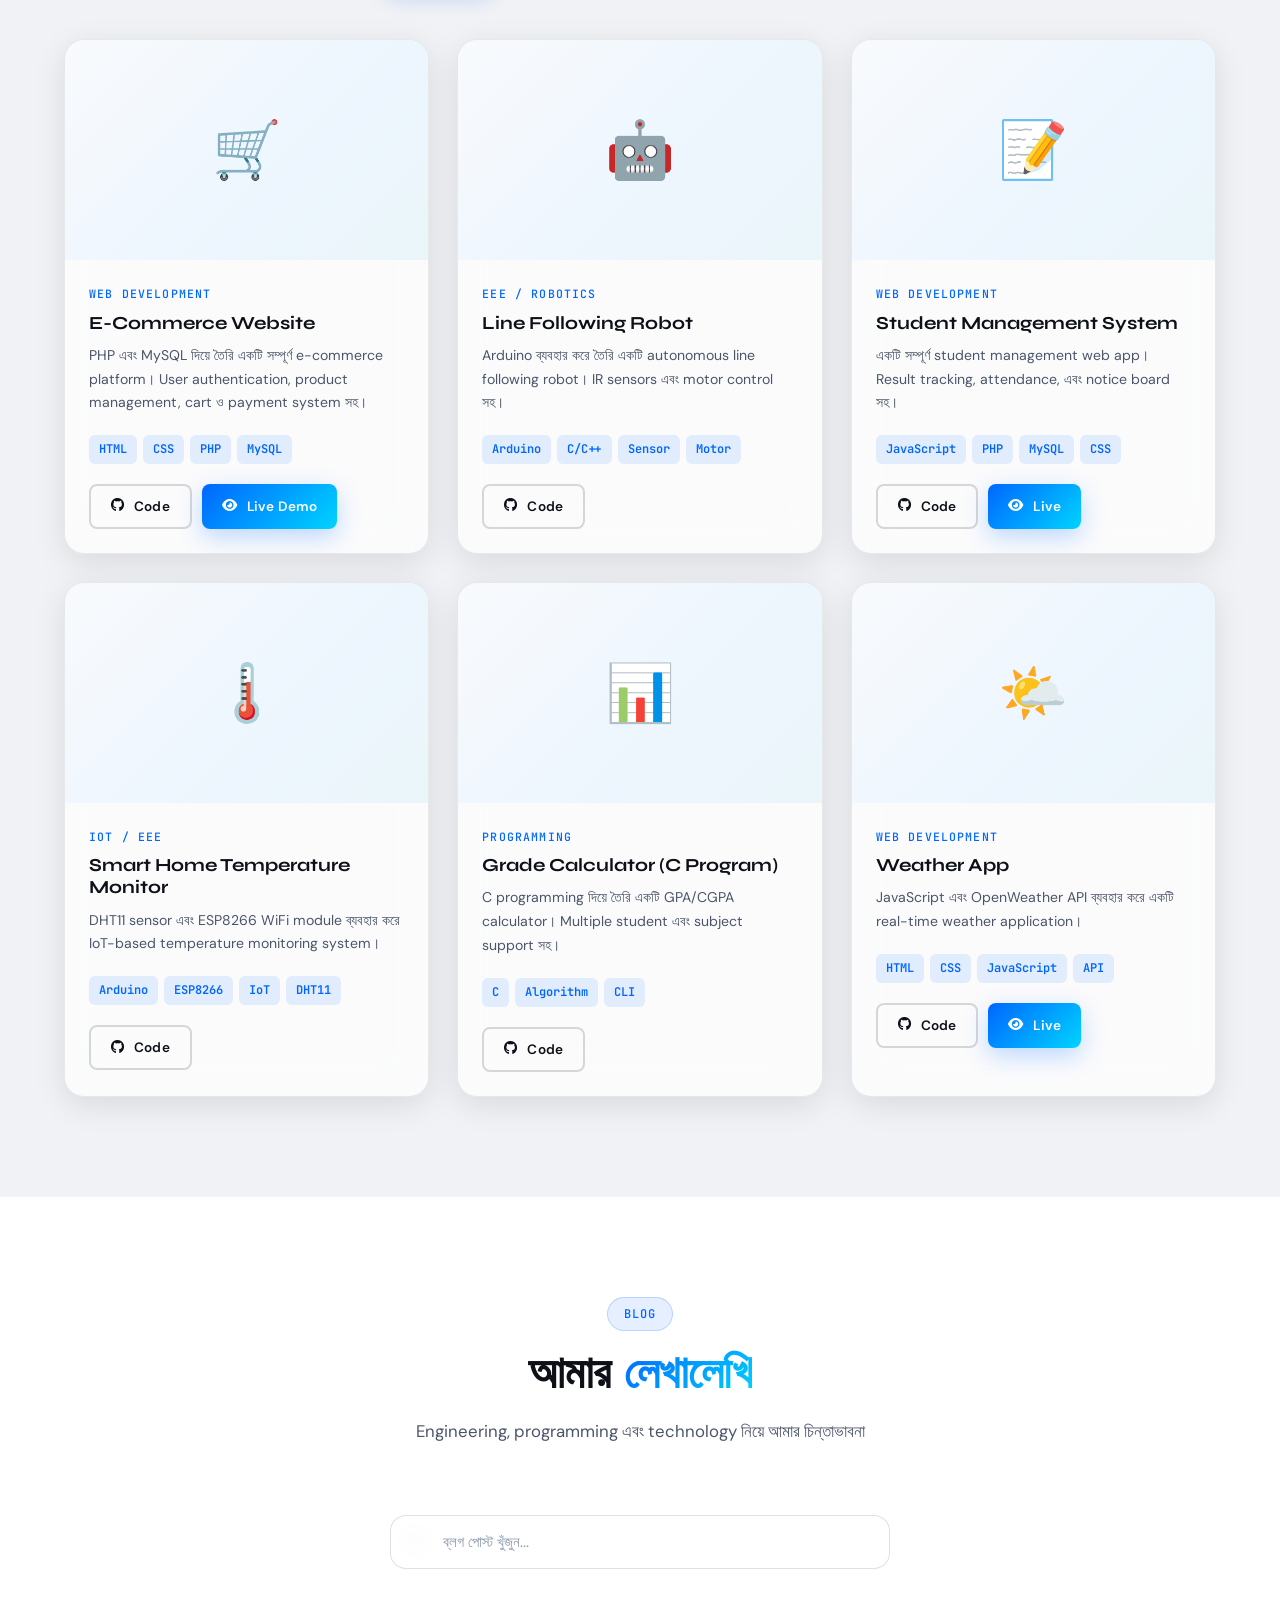
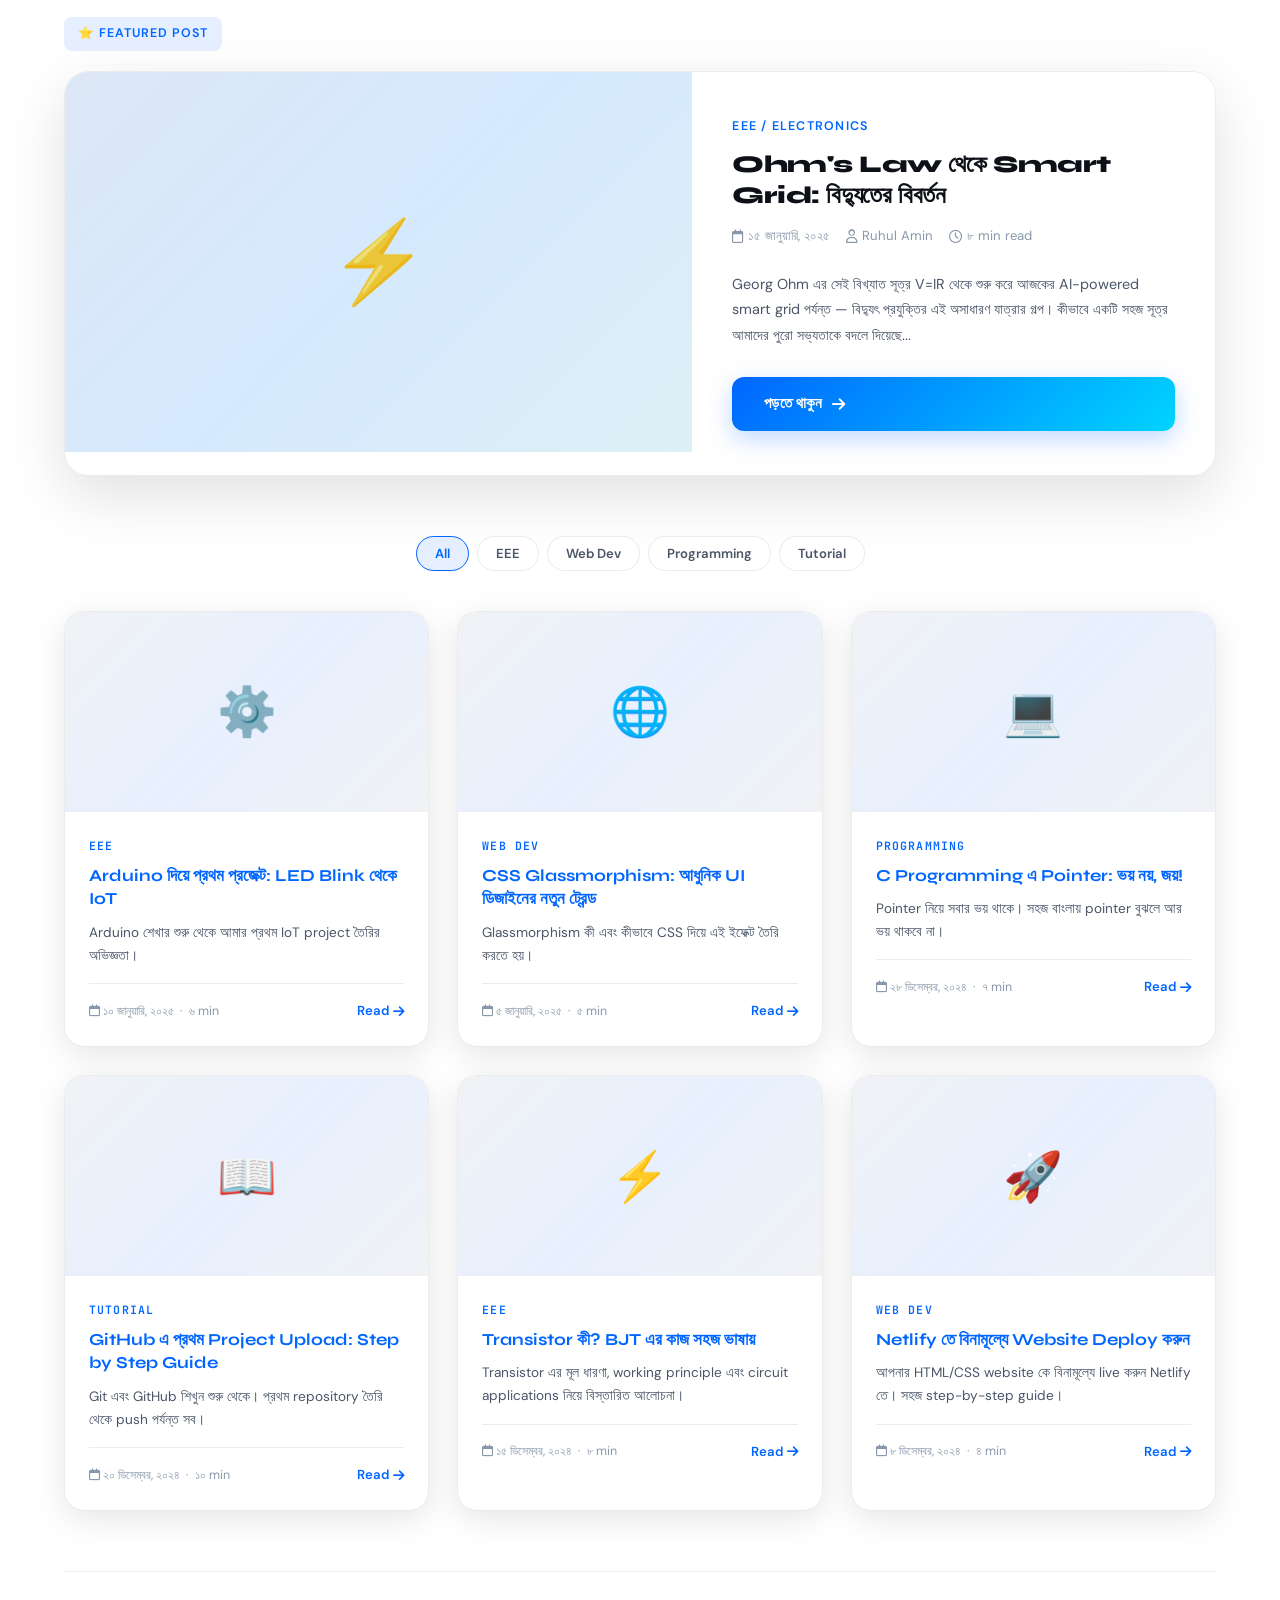
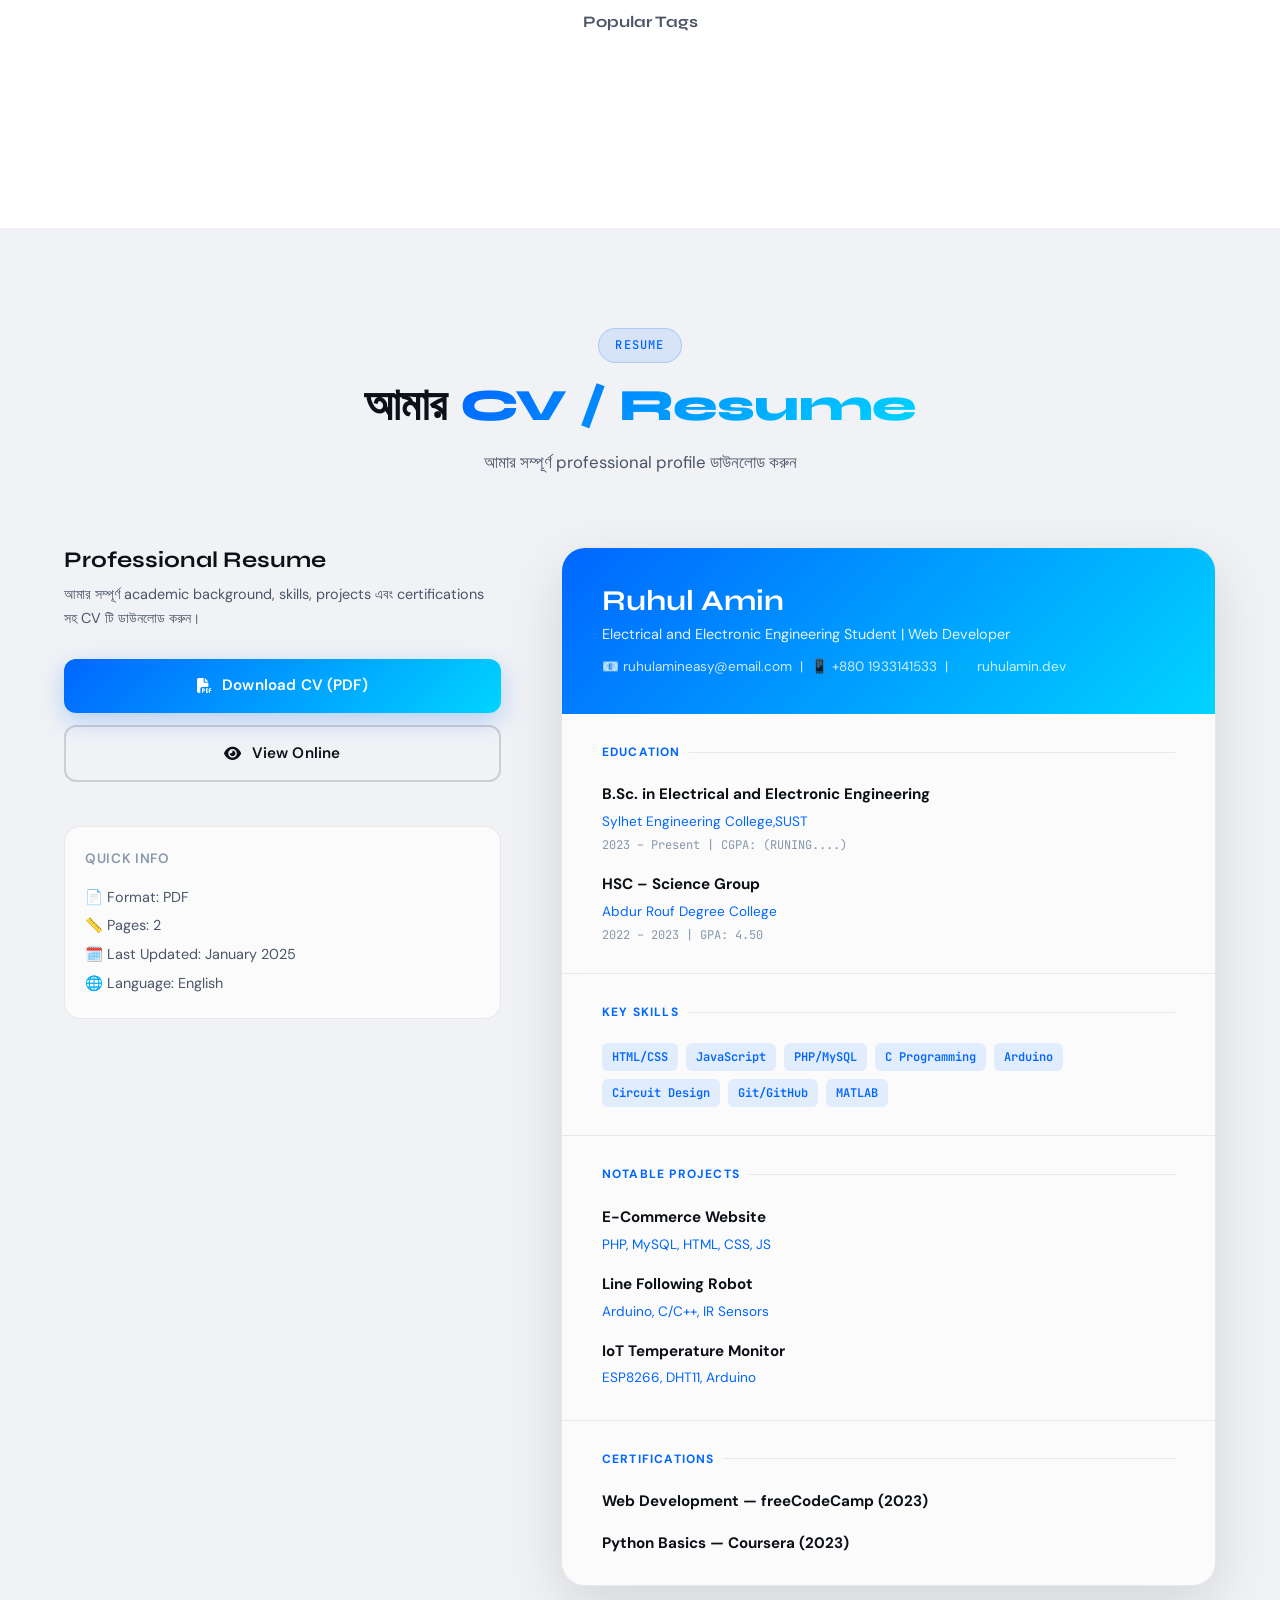
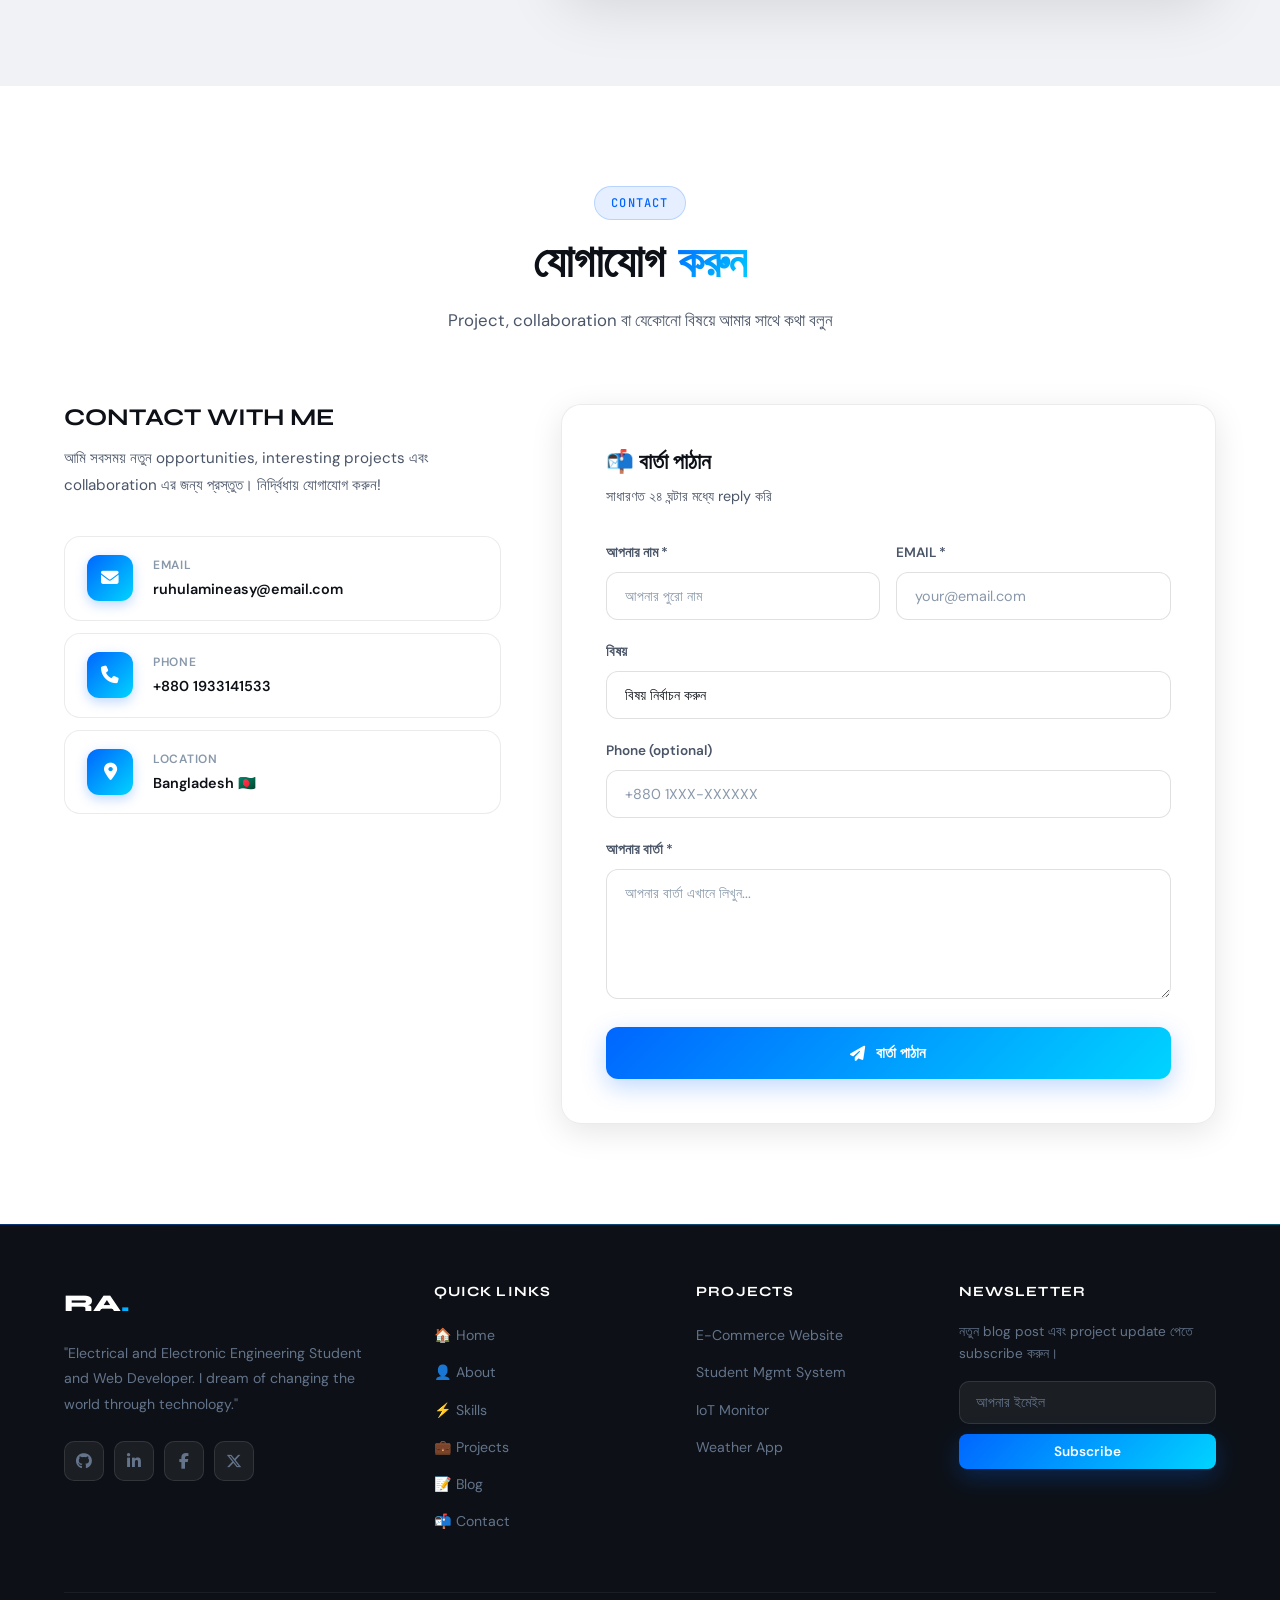
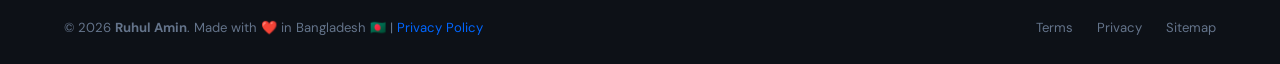
==== commit 2968b72e: "update index" ====
--- a/index.html
+++ b/index.html
@@ -1181,12 +1181,12 @@
       <!-- Brand -->
       <div class="footer-brand">
         <a href="#hero" class="nav-logo" aria-label="Back to top">RA<span>.</span></a>
-        <p></p>
-        <div class="Electrical and Electronic Engineering Student এবং Web Developer। Technology দিয়ে পৃথিবী বদলানোর স্বপ্ন দেখি।footer-social" role="list" aria-label="Social media links">
-          <a href="https://github.com/ruhulamin" class="footer-social-link" target="_blank" rel="noopener" role="listitem" aria-label="GitHub"><i class="fab fa-github" aria-hidden="true"></i></a>
-          <a href="https://linkedin.com/in/ruhulamin" class="footer-social-link" target="_blank" rel="noopener" role="listitem" aria-label="LinkedIn"><i class="fab fa-linkedin-in" aria-hidden="true"></i></a>
-          <a href="https://facebook.com/ruhulamin" class="footer-social-link" target="_blank" rel="noopener" role="listitem" aria-label="Facebook"><i class="fab fa-facebook-f" aria-hidden="true"></i></a>
-          <a href="https://twitter.com/ruhulamin" class="footer-social-link" target="_blank" rel="noopener" role="listitem" aria-label="Twitter"><i class="fab fa-x-twitter" aria-hidden="true"></i></a>
+        <p>"Electrical and Electronic Engineering Student and Web Developer. I dream of changing the world through technology."</p>
+        <div class="footer-social" role="list" aria-label="Social media links">
+          <a href="https://github.com/ruhul-amin33" class="footer-social-link" target="_blank" rel="noopener" role="listitem" aria-label="GitHub"><i class="fab fa-github" aria-hidden="true"></i></a>
+          <a href="https://linkedin.com/in/ruhulamineasy" class="footer-social-link" target="_blank" rel="noopener" role="listitem" aria-label="LinkedIn"><i class="fab fa-linkedin-in" aria-hidden="true"></i></a>
+          <a href="https://facebook.com/ruhulamineasy" class="footer-social-link" target="_blank" rel="noopener" role="listitem" aria-label="Facebook"><i class="fab fa-facebook-f" aria-hidden="true"></i></a>
+          <a href="https://twitter.com/ruhulamineasy" class="footer-social-link" target="_blank" rel="noopener" role="listitem" aria-label="Twitter"><i class="fab fa-x-twitter" aria-hidden="true"></i></a>
         </div>
       </div>
 
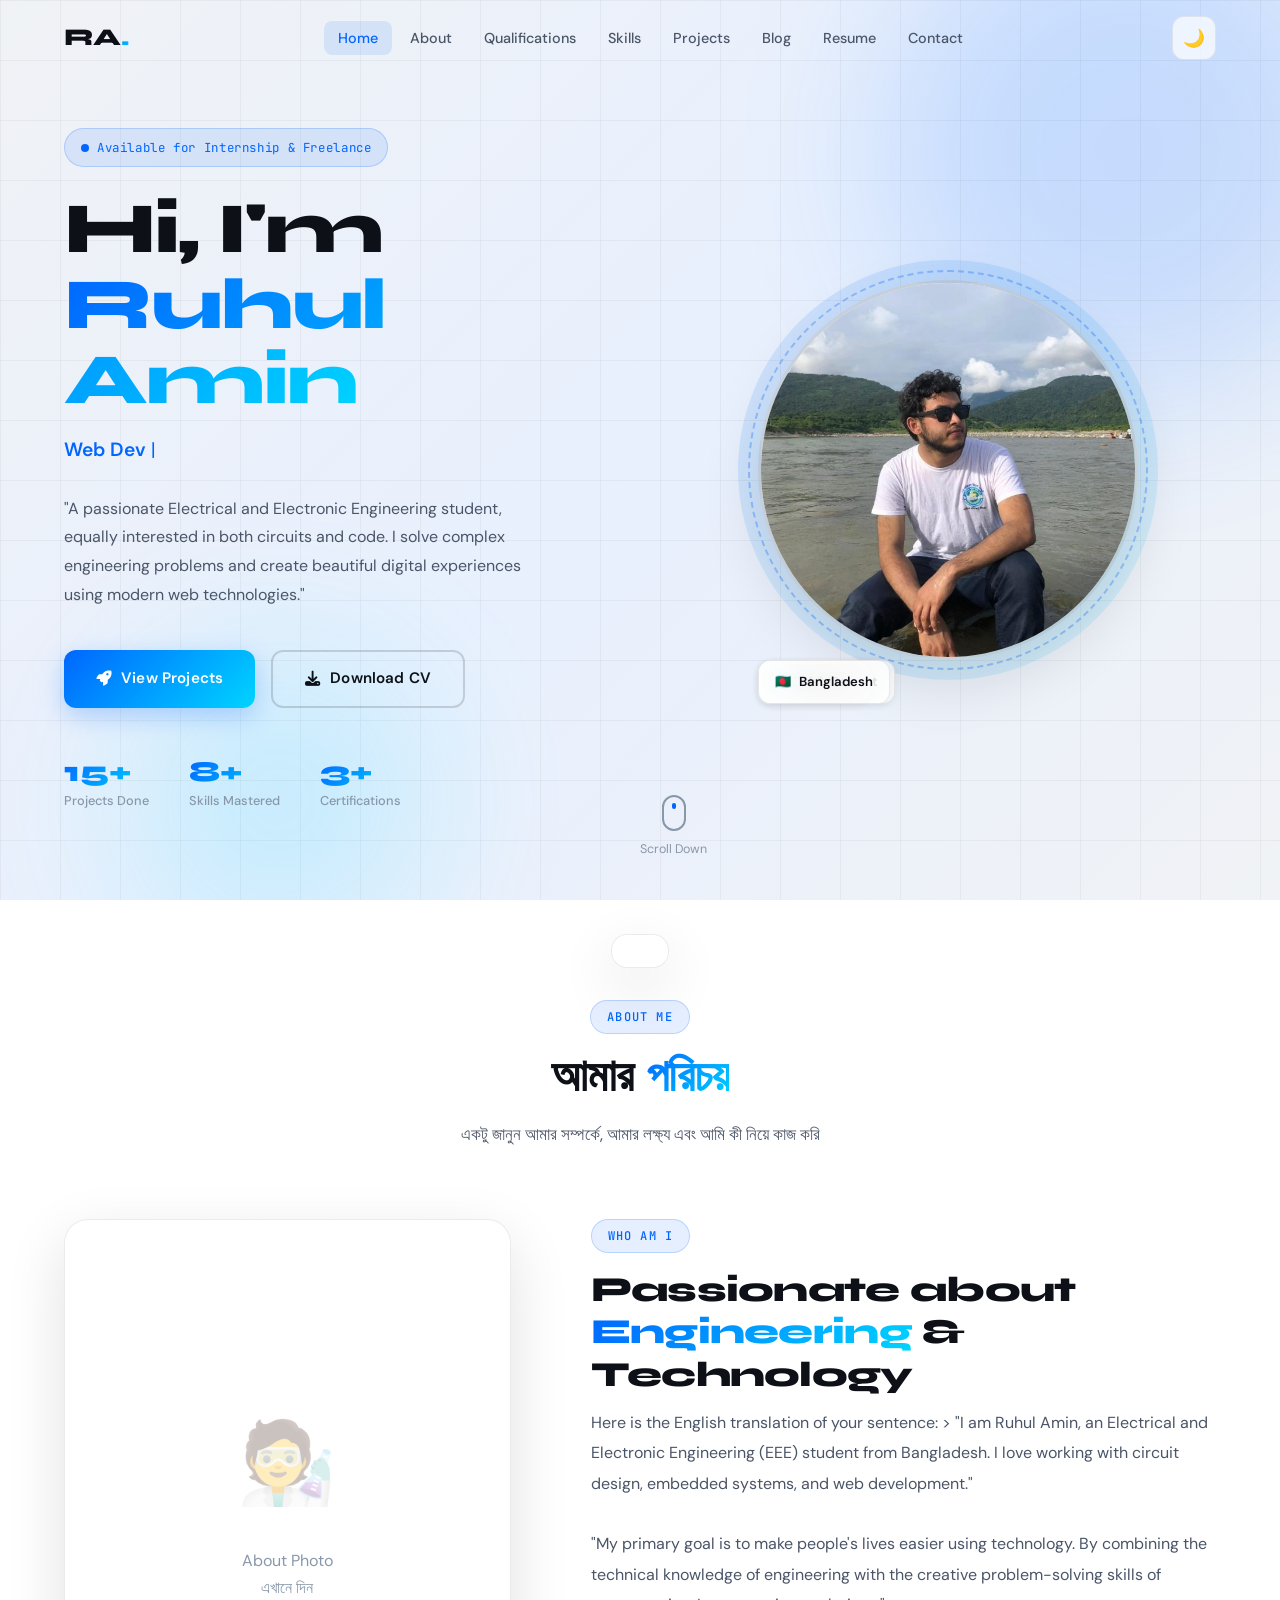
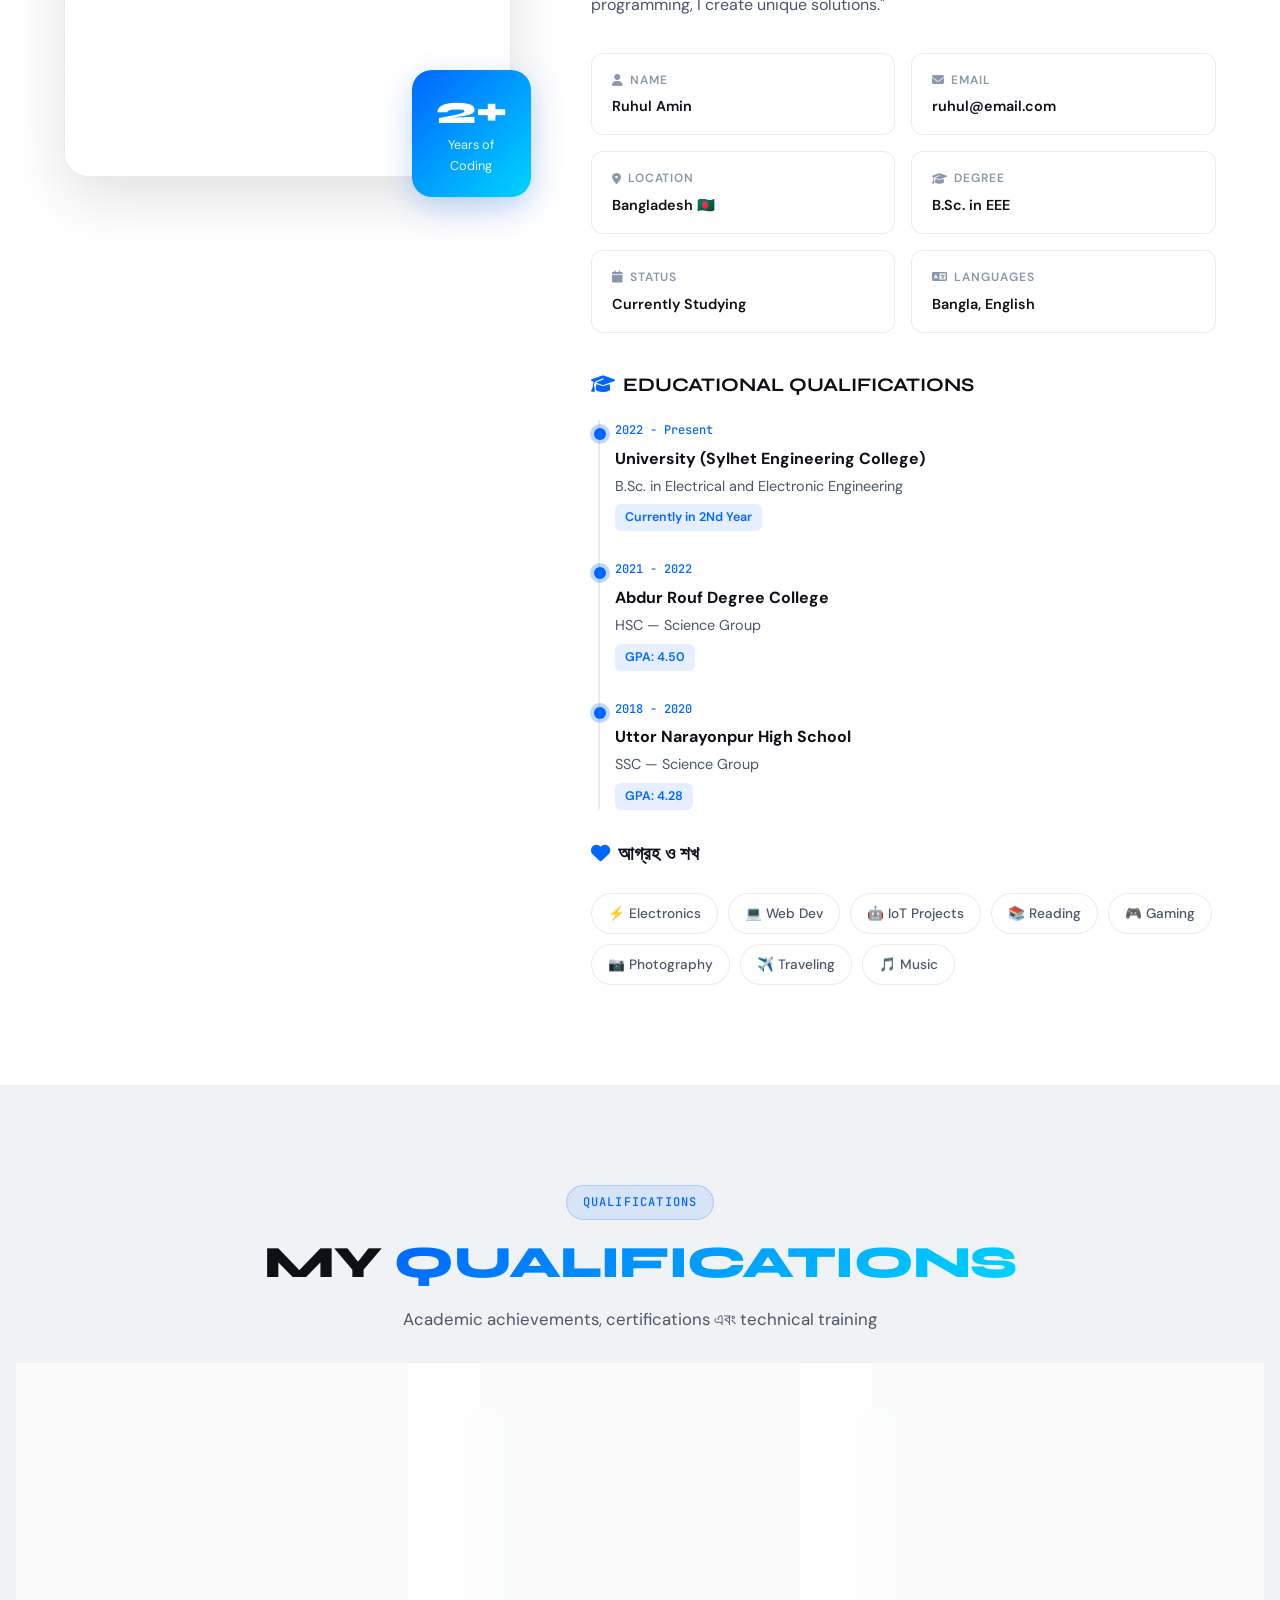
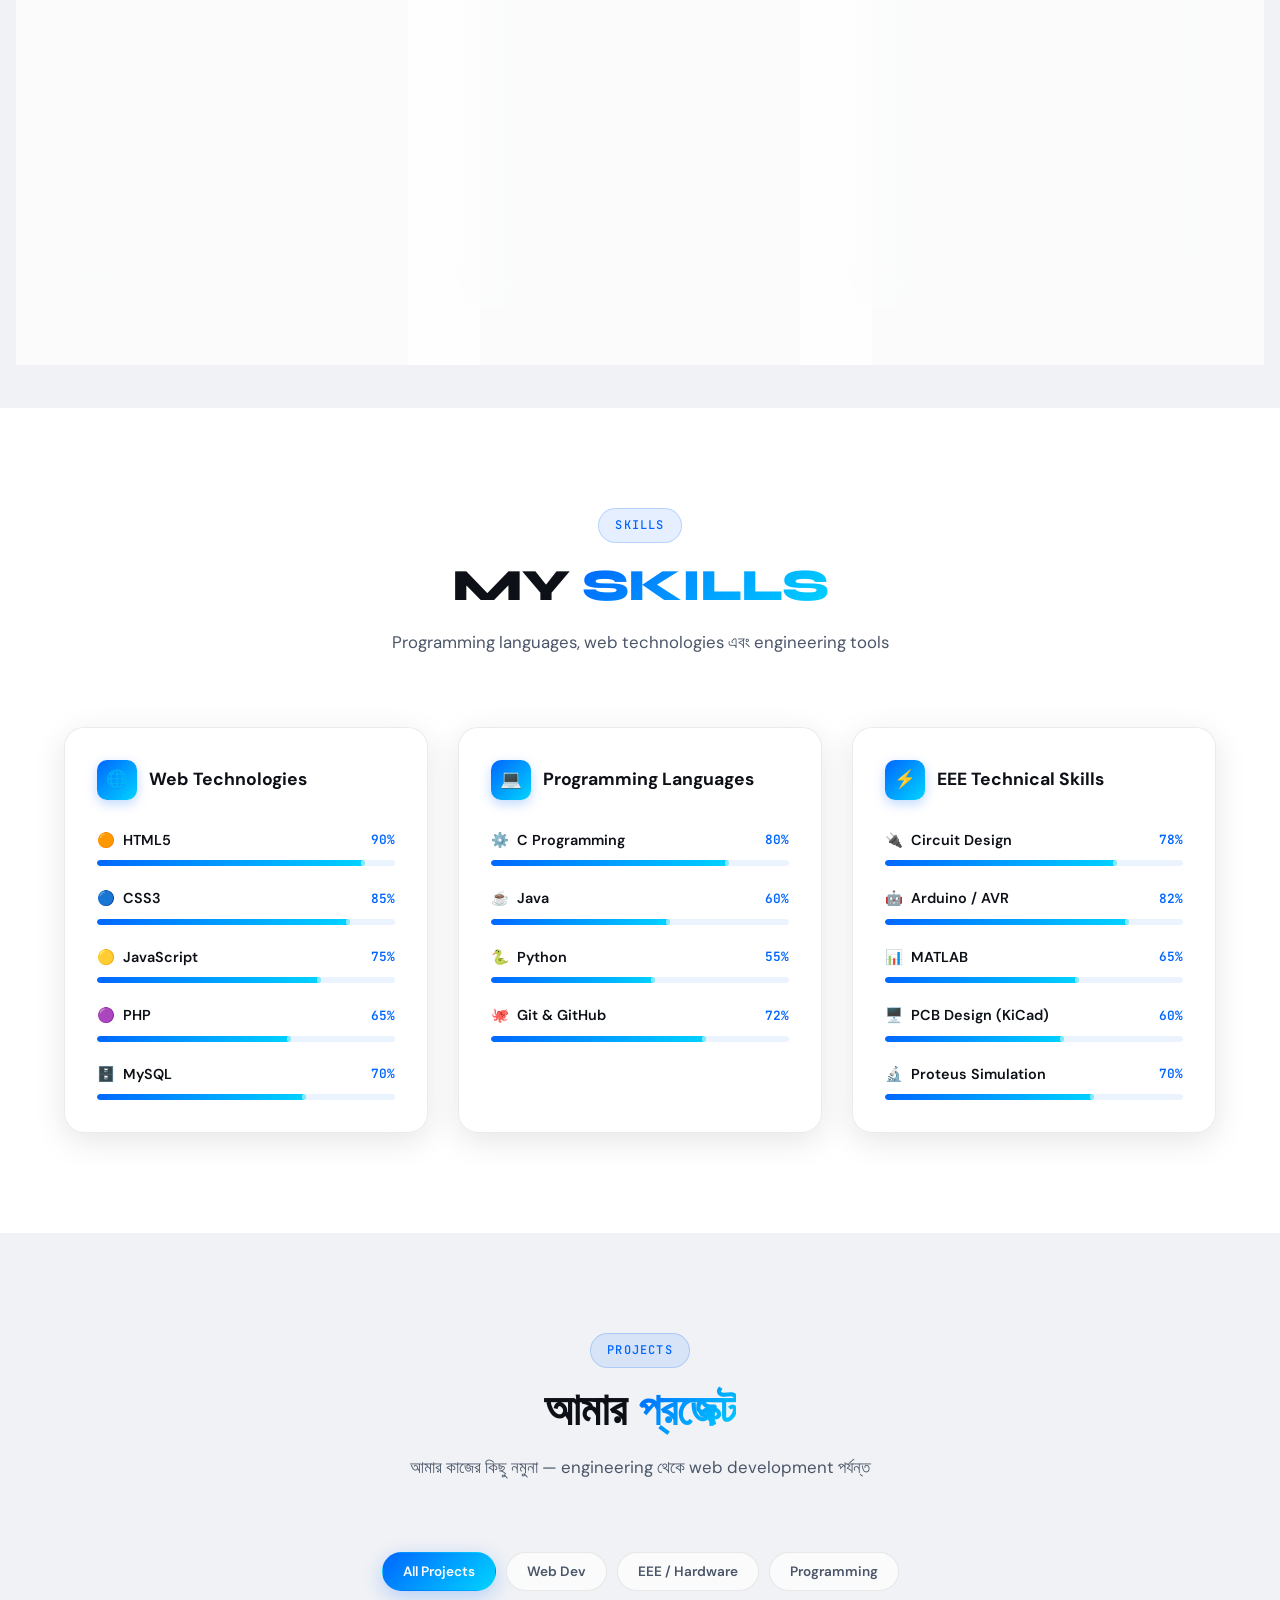
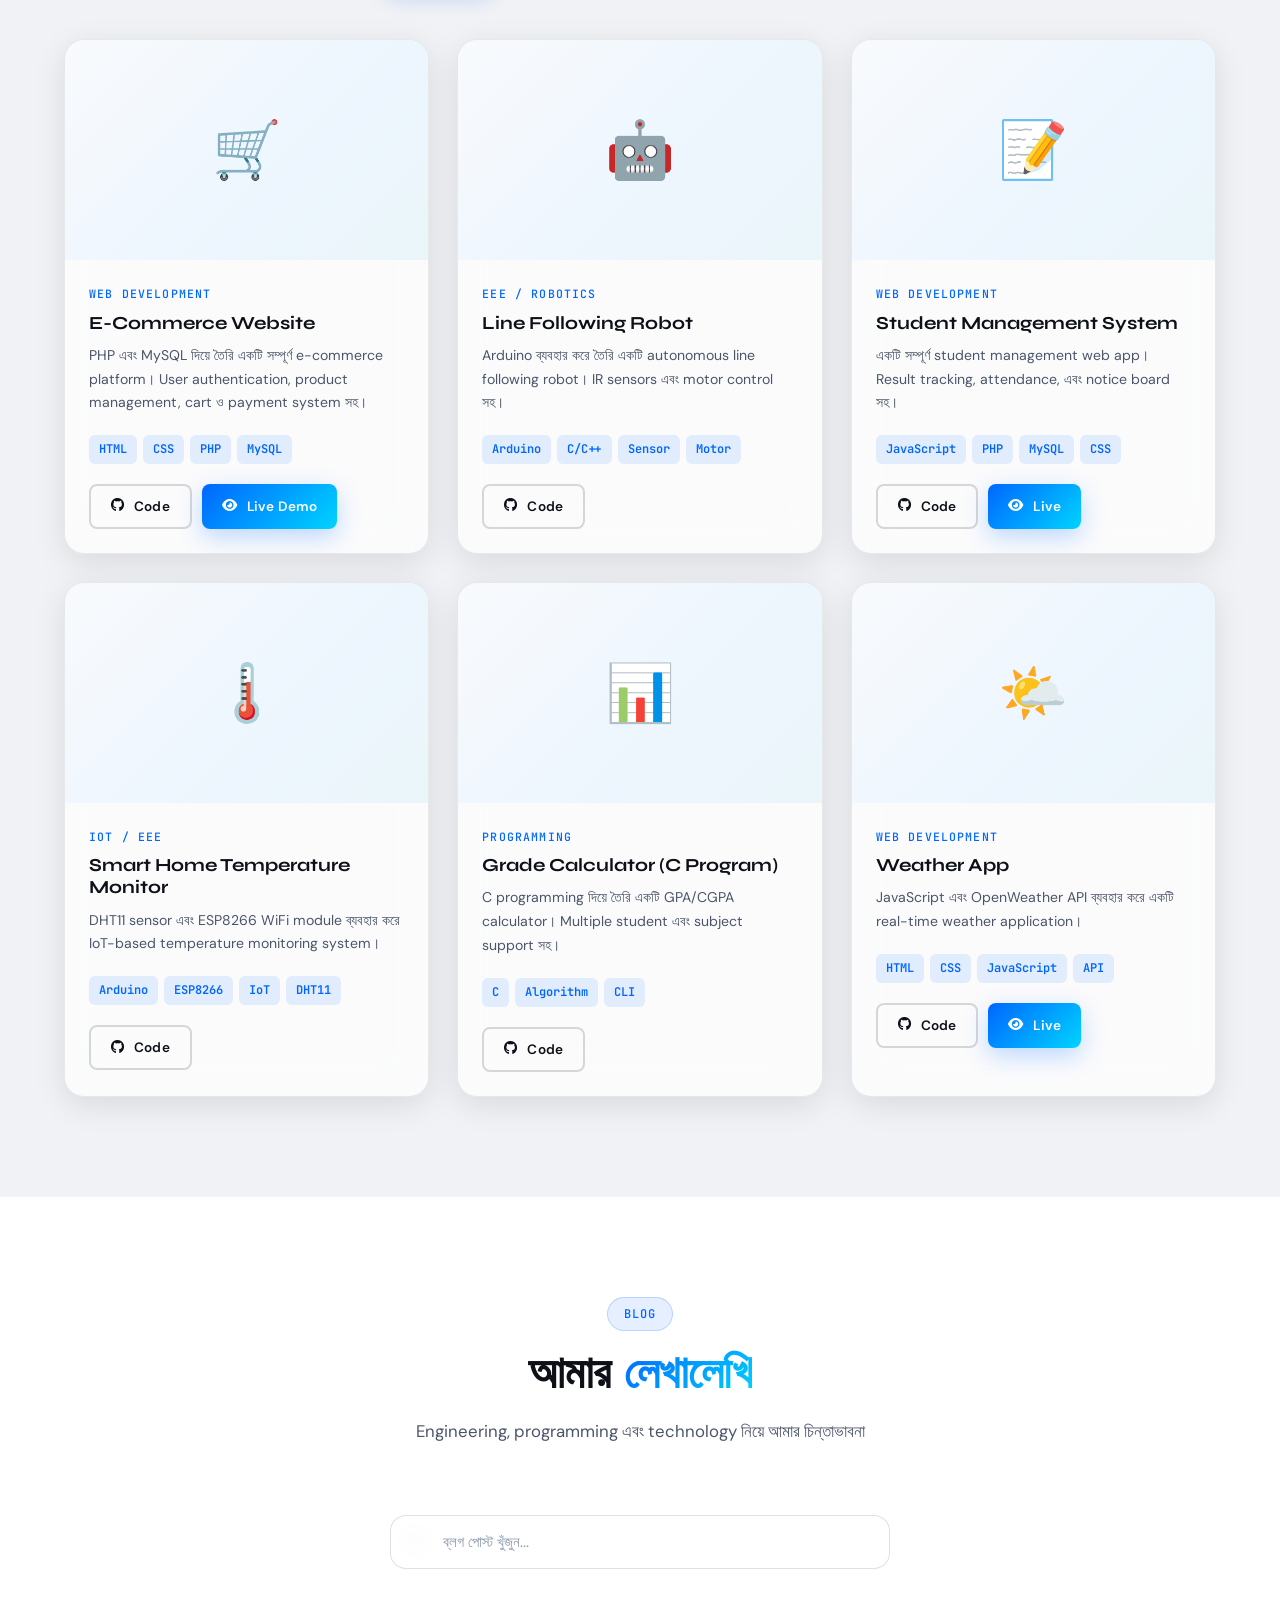
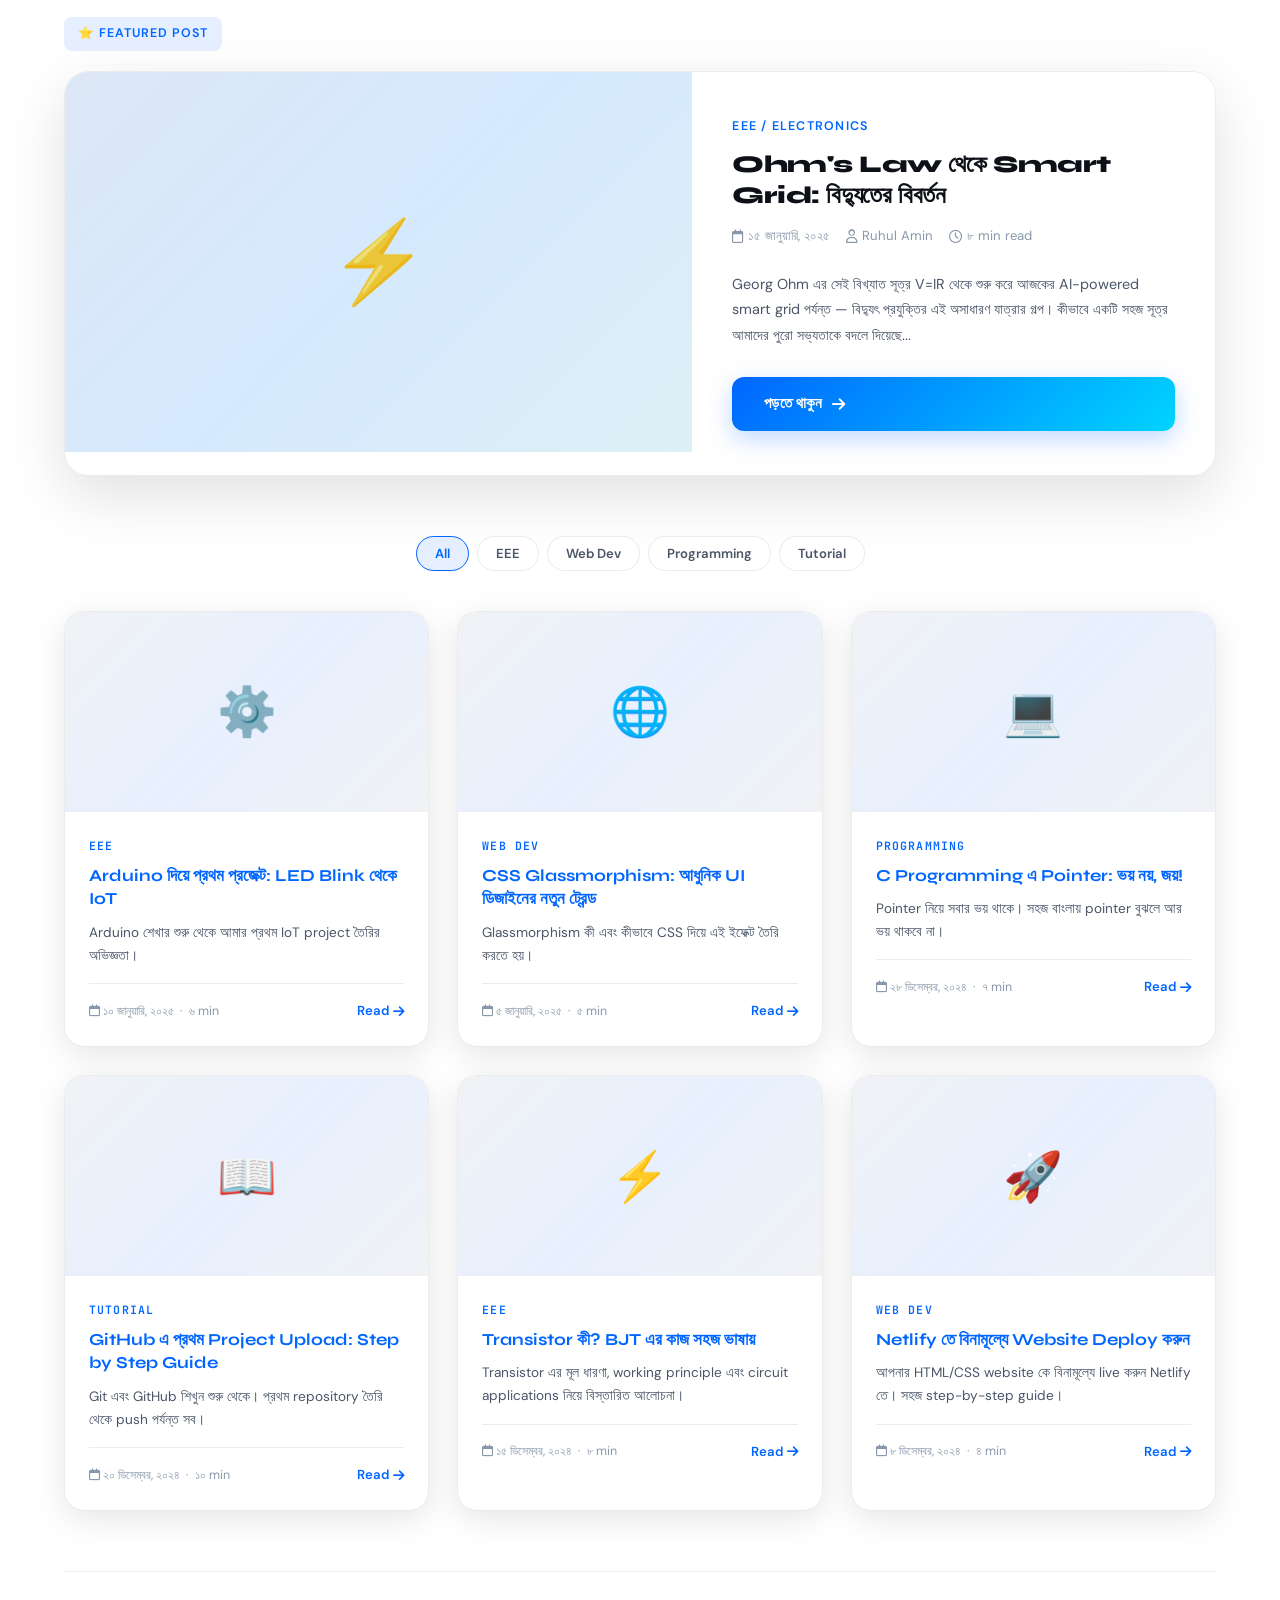
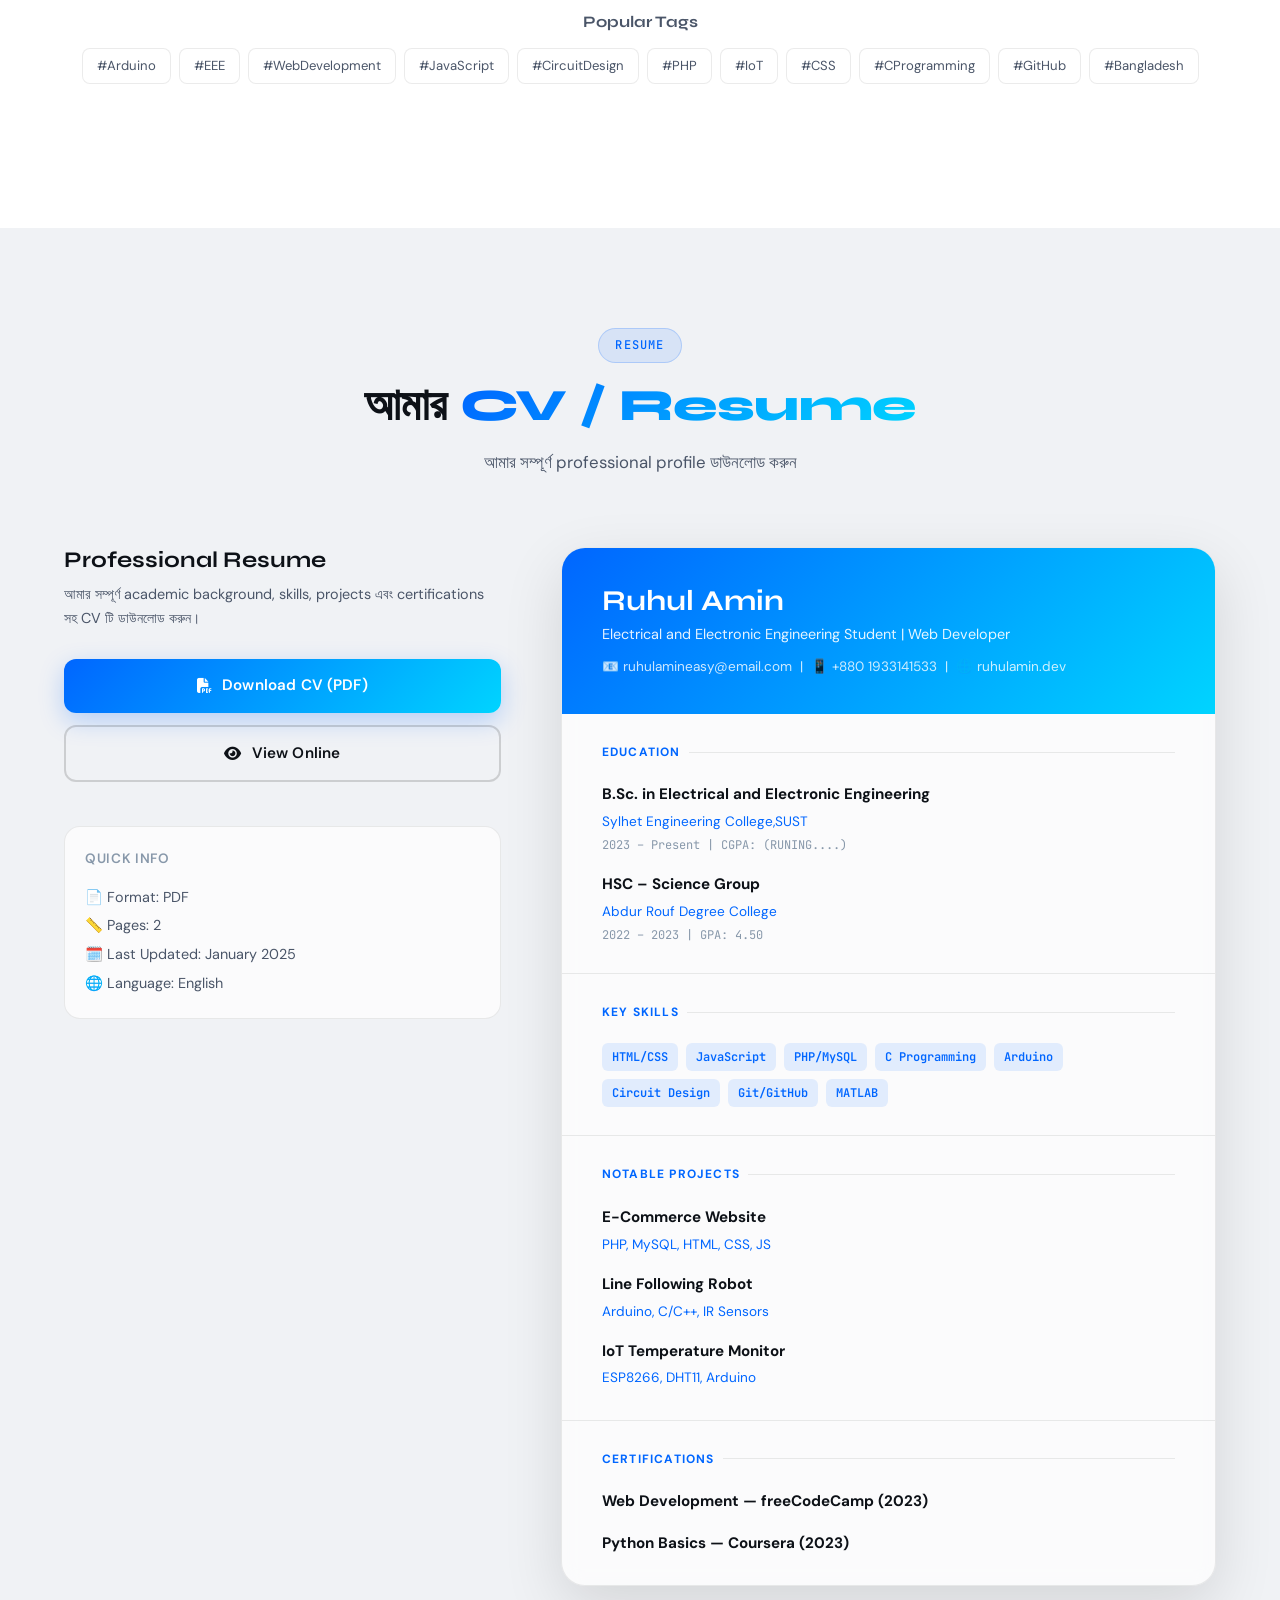
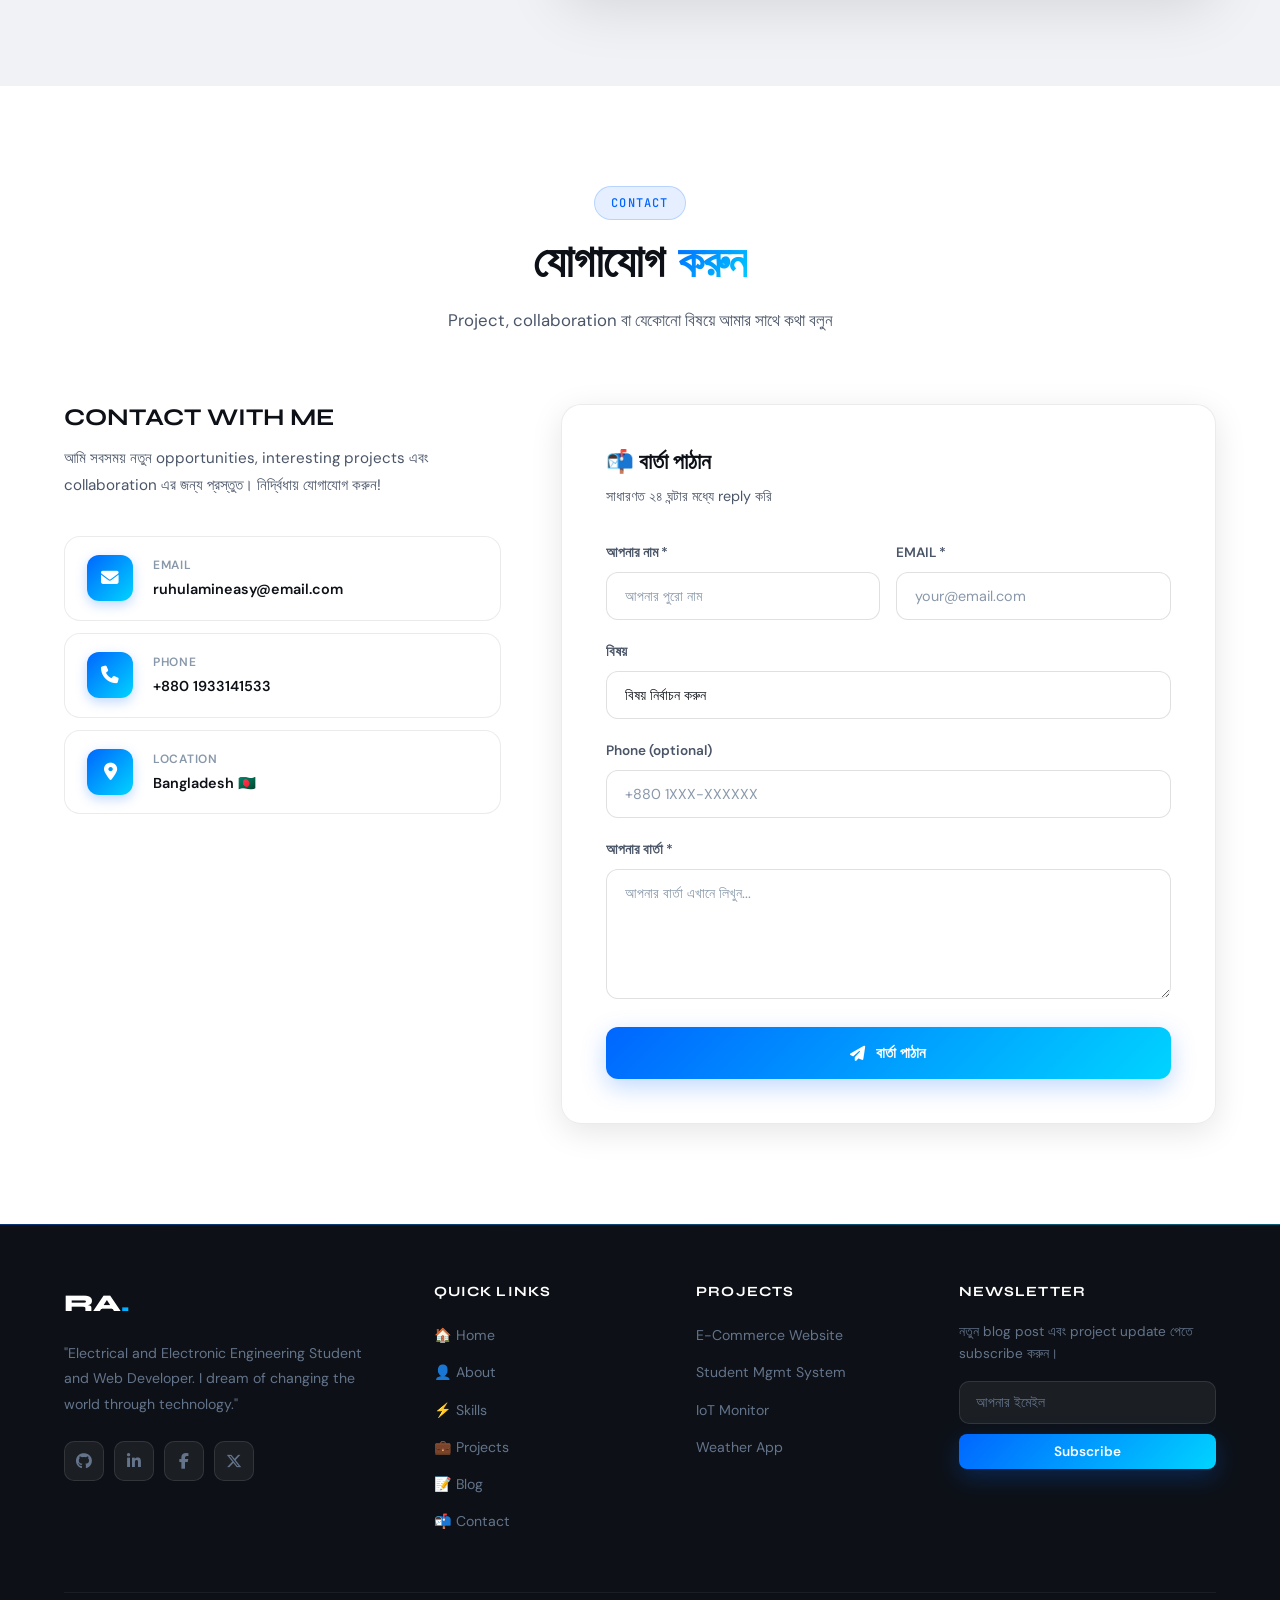
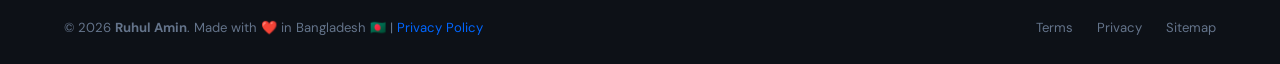
==== commit 28c5335e: "contact form connected" ====
--- a/index.html
+++ b/index.html
@@ -1124,7 +1124,10 @@
         <h3 class="form-title">📬 বার্তা পাঠান</h3>
         <p class="form-subtitle">সাধারণত ২৪ ঘন্টার মধ্যে reply করি</p>
 
-        <form id="contactForm" novalidate aria-label="Contact form">
+        <!-- ✅ Formspree Contact Form — YOUR_FORM_ID টা পরিবর্তন করুন -->
+        <form id="contactForm" action="https://formspree.io/f/YOUR_FORM_ID" method="POST" aria-label="Contact form">
+          <input type="hidden" name="_subject" value="📬 নতুন Message — Ruhul এর Portfolio থেকে!" />
+
           <div class="form-row">
             <div class="form-group">
               <label for="contactName">আপনার নাম *</label>
@@ -1158,15 +1161,53 @@
             <textarea id="contactMessage" name="message" placeholder="আপনার বার্তা এখানে লিখুন..." required minlength="10" aria-required="true"></textarea>
           </div>
 
-          <button type="submit" class="btn btn-primary form-submit" aria-label="Send message">
+          <button type="submit" class="btn btn-primary form-submit" id="submitBtn" aria-label="Send message">
             <i class="fa-solid fa-paper-plane" aria-hidden="true"></i>
             বার্তা পাঠান
           </button>
 
-          <div id="formSuccess" class="success-message" role="alert" aria-live="polite">
+          <div id="formSuccess" class="success-message" role="alert" aria-live="polite" style="display:none;">
             ✅ আপনার বার্তা সফলভাবে পাঠানো হয়েছে! শীঘ্রই reply করব।
           </div>
+          <div id="formError" role="alert" aria-live="polite" style="display:none; text-align:center; padding:16px; background:rgba(239,68,68,0.1); border:1px solid rgba(239,68,68,0.3); border-radius:12px; color:#f87171; font-weight:600; margin-top:16px;">
+            ❌ কিছু একটা সমস্যা হয়েছে। আবার চেষ্টা করুন।
+          </div>
         </form>
+
+        <script>
+        document.getElementById('contactForm').addEventListener('submit', async function(e) {
+          e.preventDefault();
+          const btn    = document.getElementById('submitBtn');
+          const ok     = document.getElementById('formSuccess');
+          const err    = document.getElementById('formError');
+
+          btn.innerHTML = '<i class="fa-solid fa-spinner fa-spin"></i> পাঠানো হচ্ছে...';
+          btn.disabled = true;
+          ok.style.display = 'none';
+          err.style.display = 'none';
+
+          try {
+            const res = await fetch(this.action, {
+              method: 'POST',
+              body: new FormData(this),
+              headers: { 'Accept': 'application/json' }
+            });
+            if (res.ok) {
+              ok.style.display = 'block';
+              this.reset();
+              btn.innerHTML = '<i class="fa-solid fa-check"></i> পাঠানো হয়েছে!';
+              setTimeout(() => {
+                btn.innerHTML = '<i class="fa-solid fa-paper-plane"></i> বার্তা পাঠান';
+                btn.disabled = false;
+              }, 4000);
+            } else { throw new Error(); }
+          } catch {
+            err.style.display = 'block';
+            btn.innerHTML = '<i class="fa-solid fa-paper-plane"></i> বার্তা পাঠান';
+            btn.disabled = false;
+          }
+        });
+        </script>
       </div>
 
     </div>
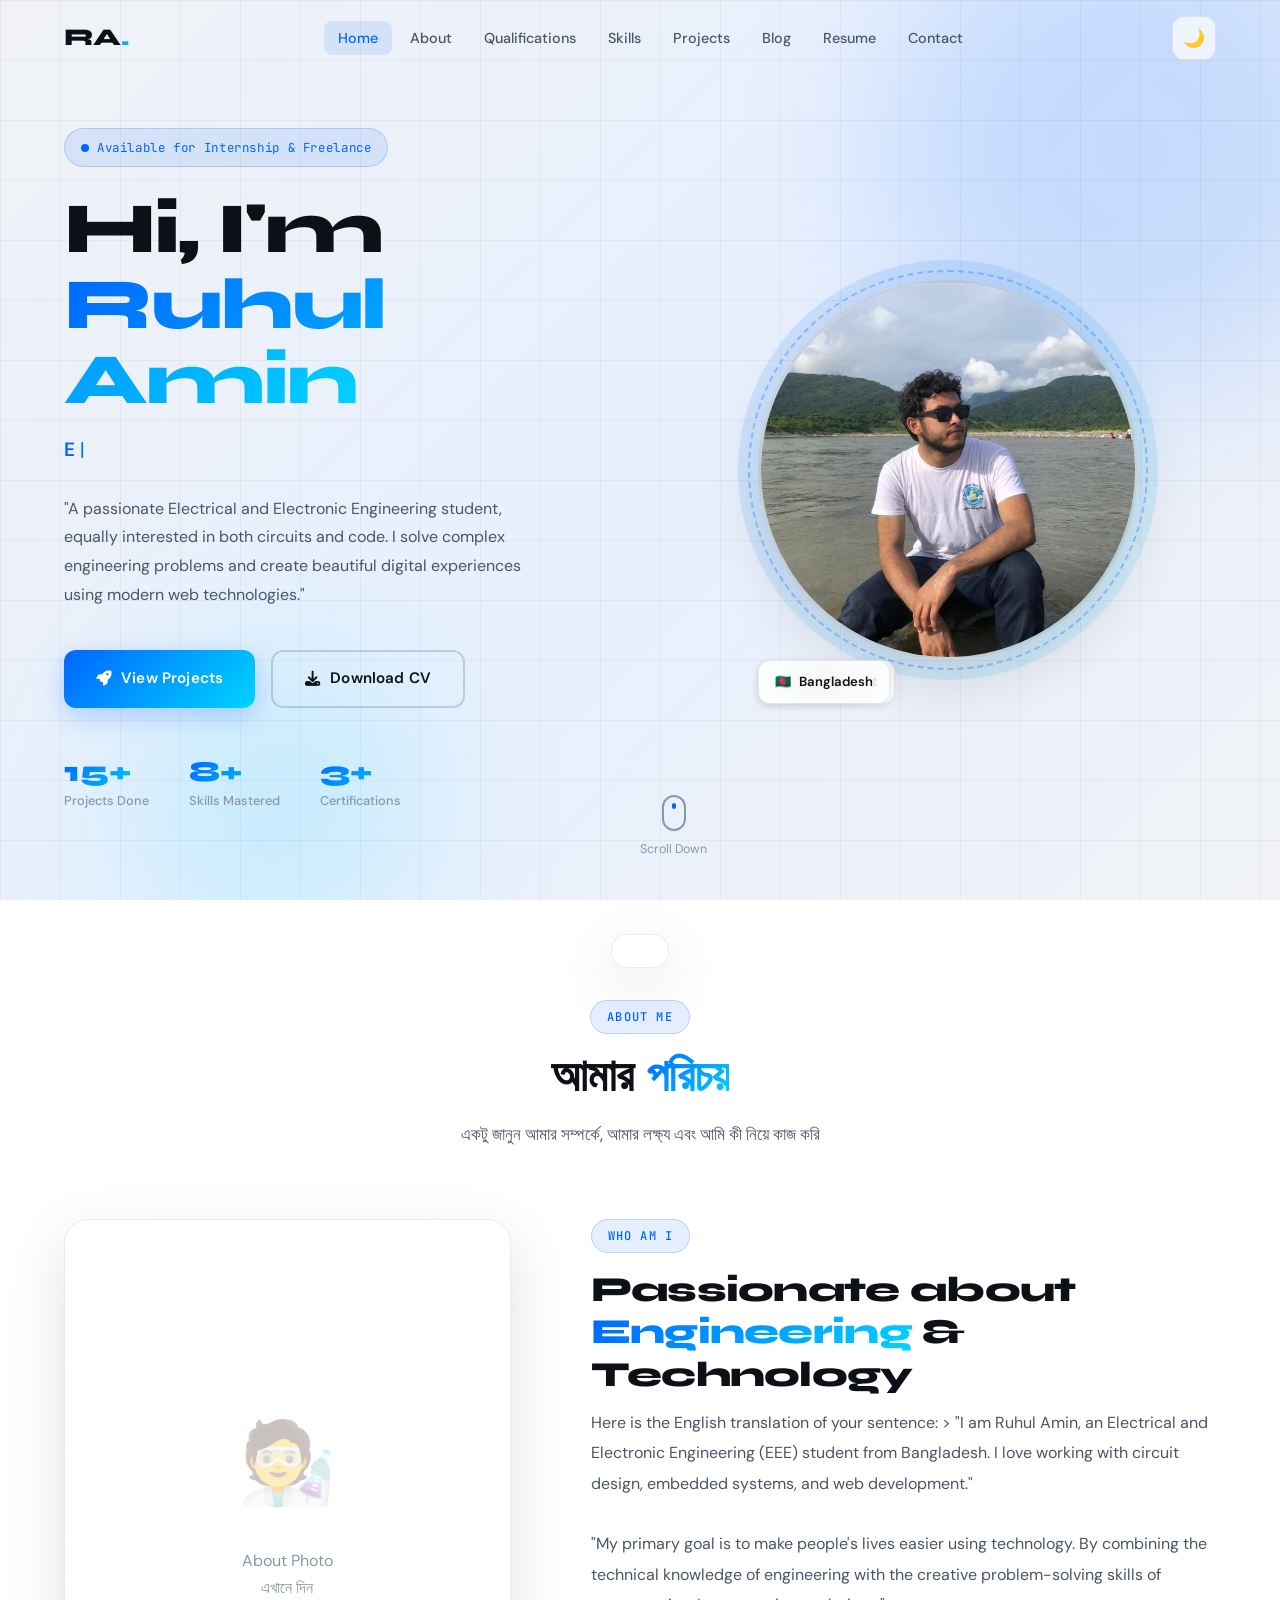
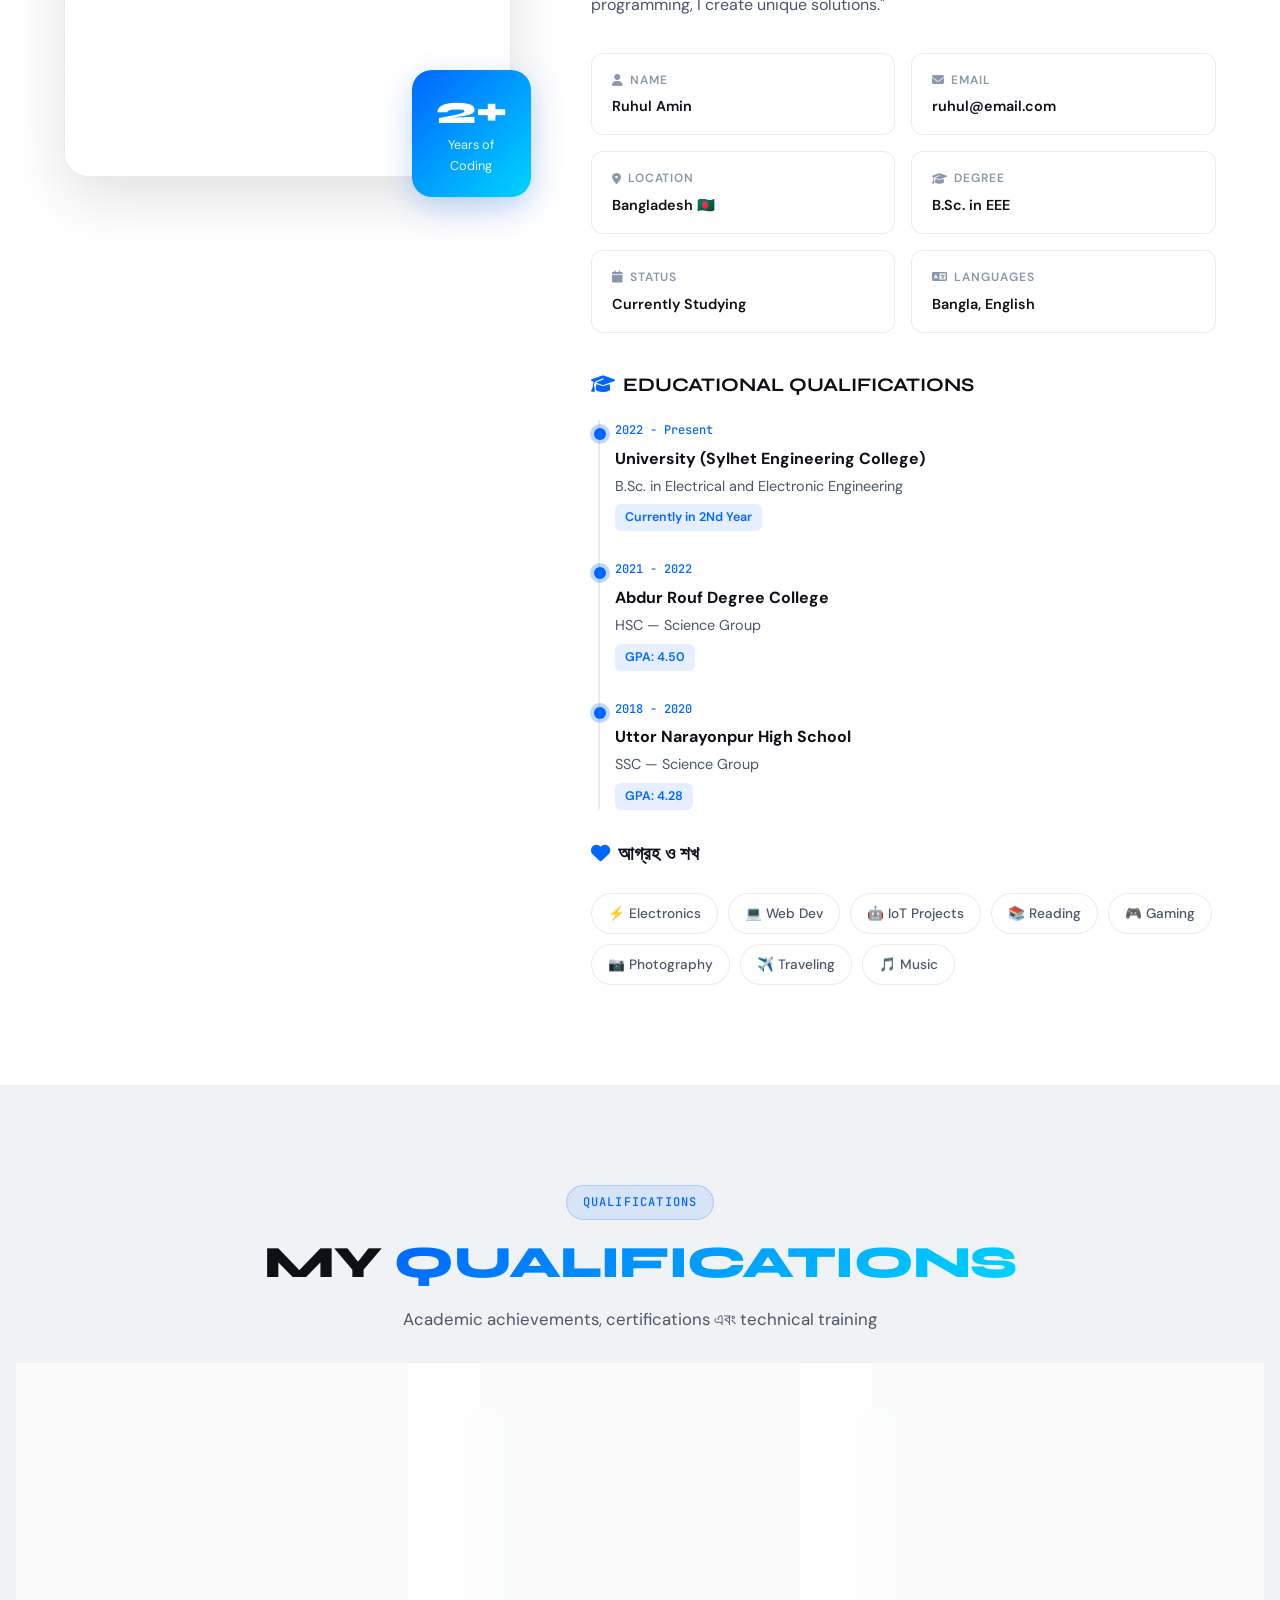
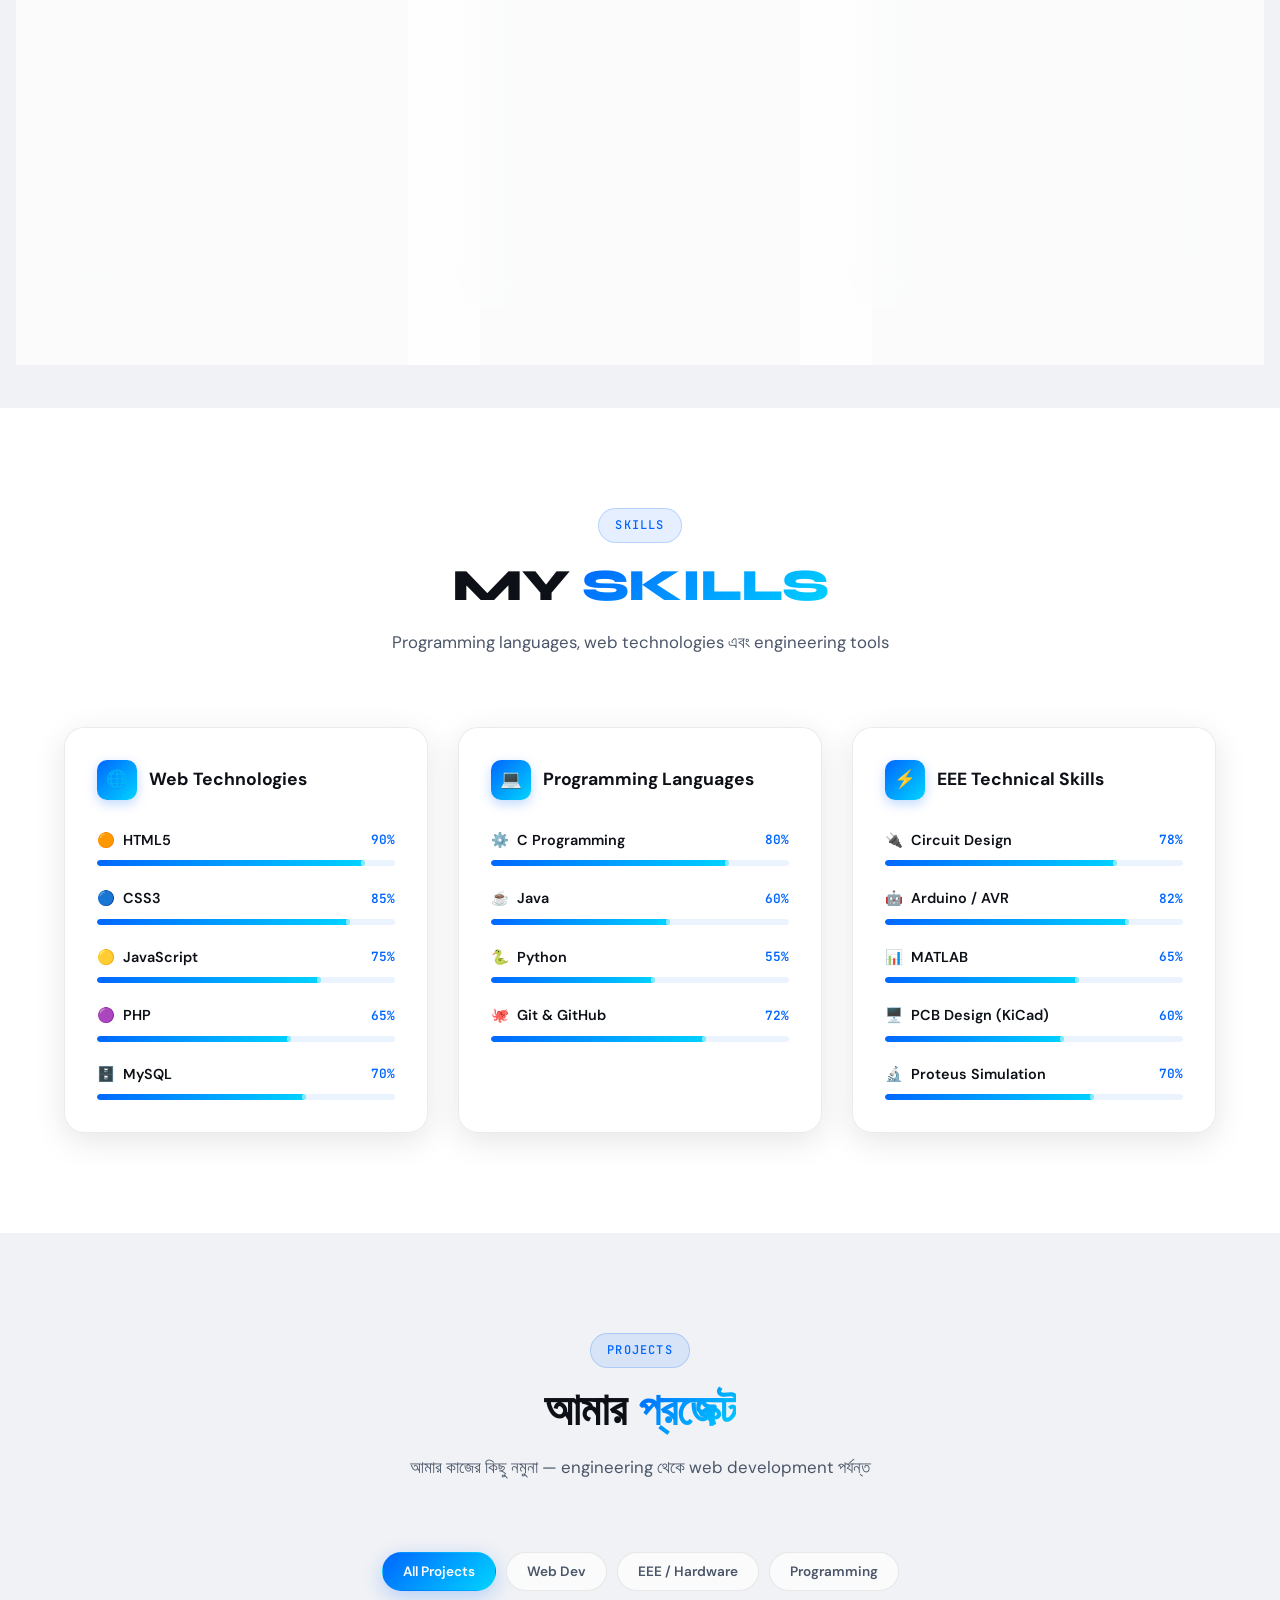
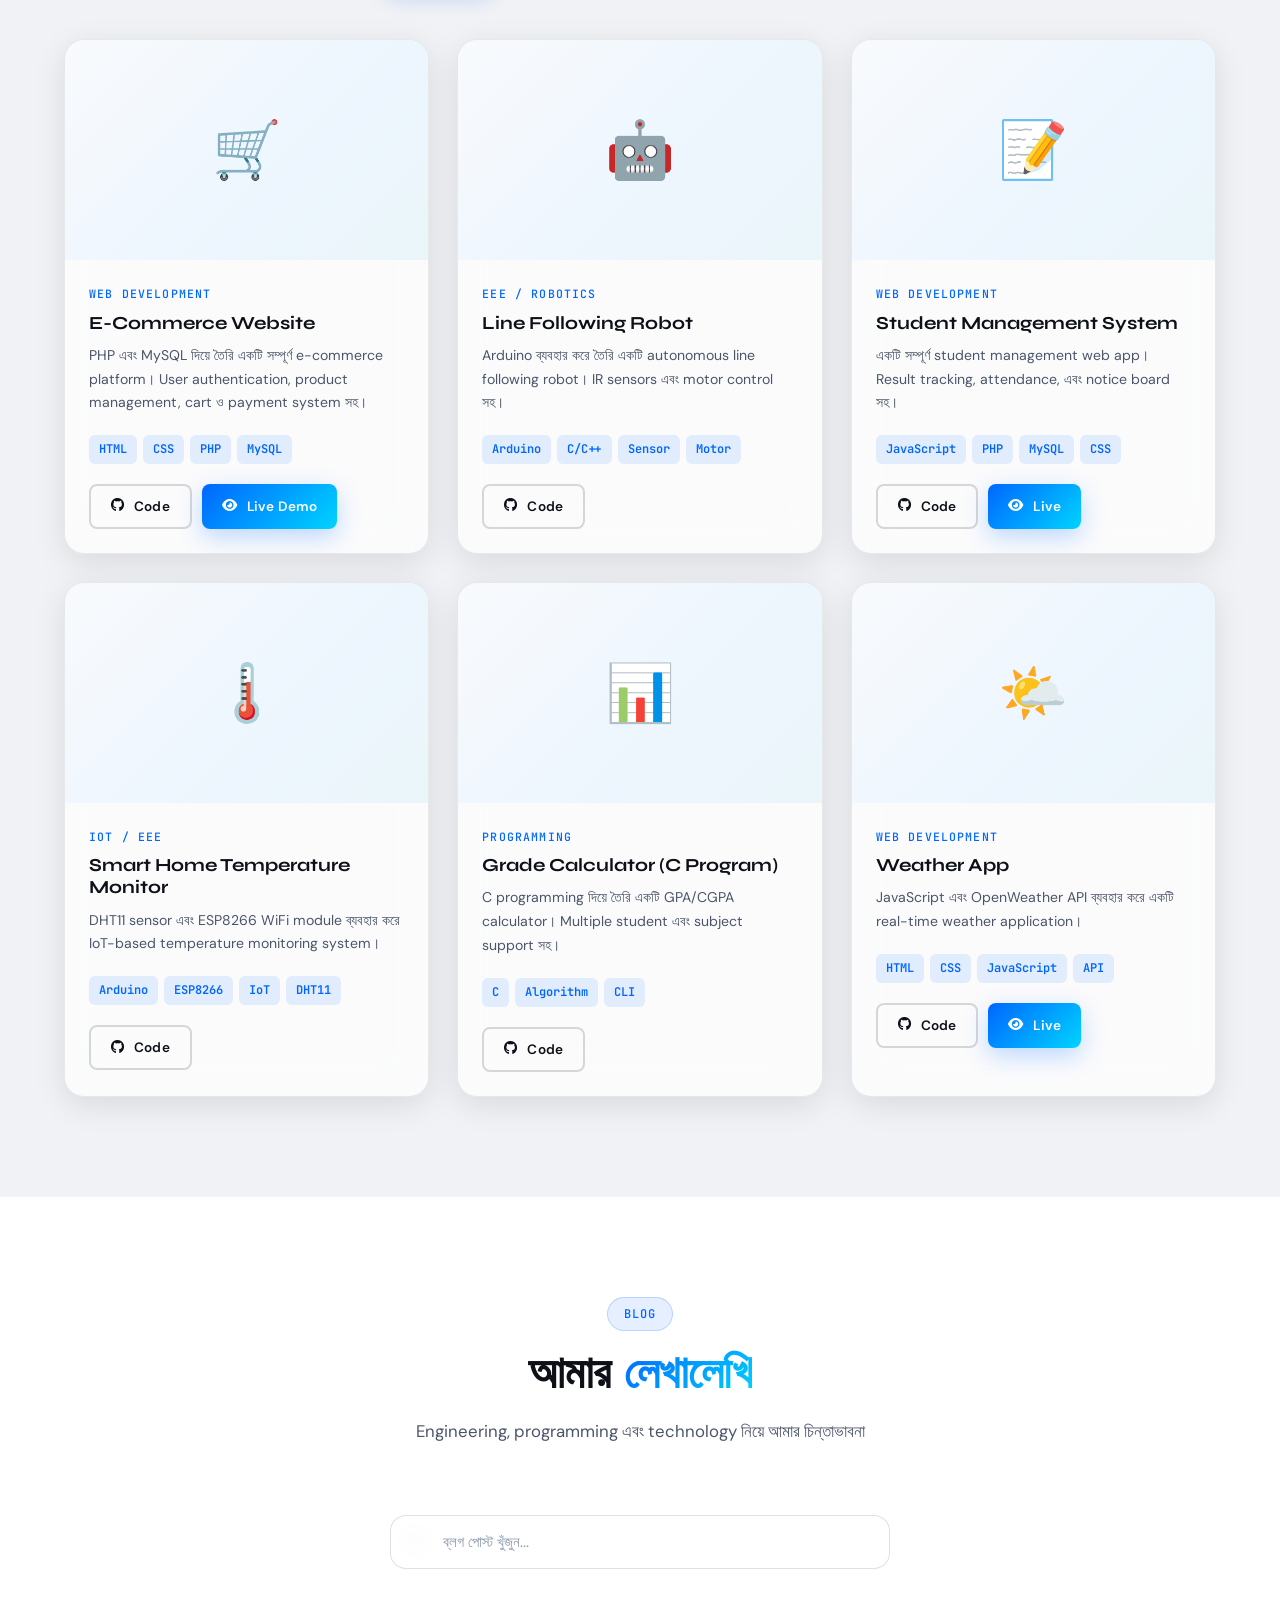
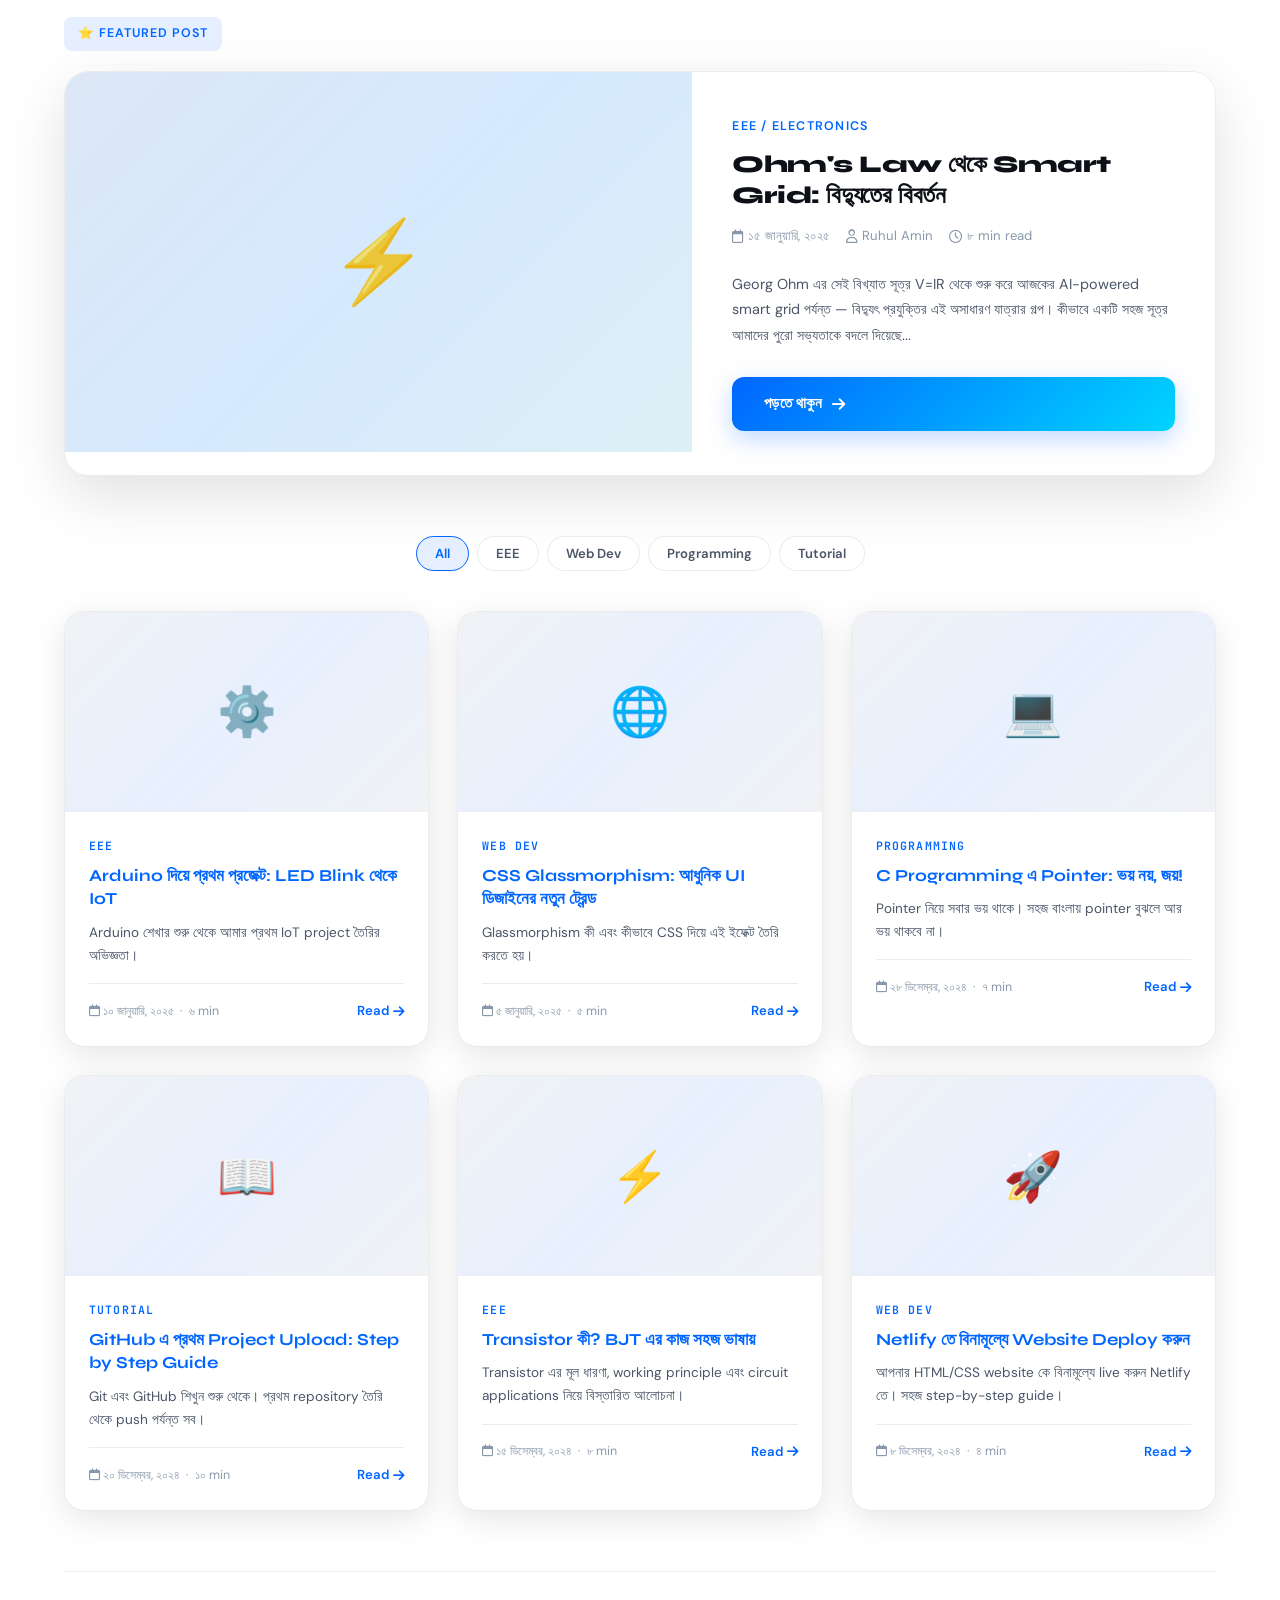
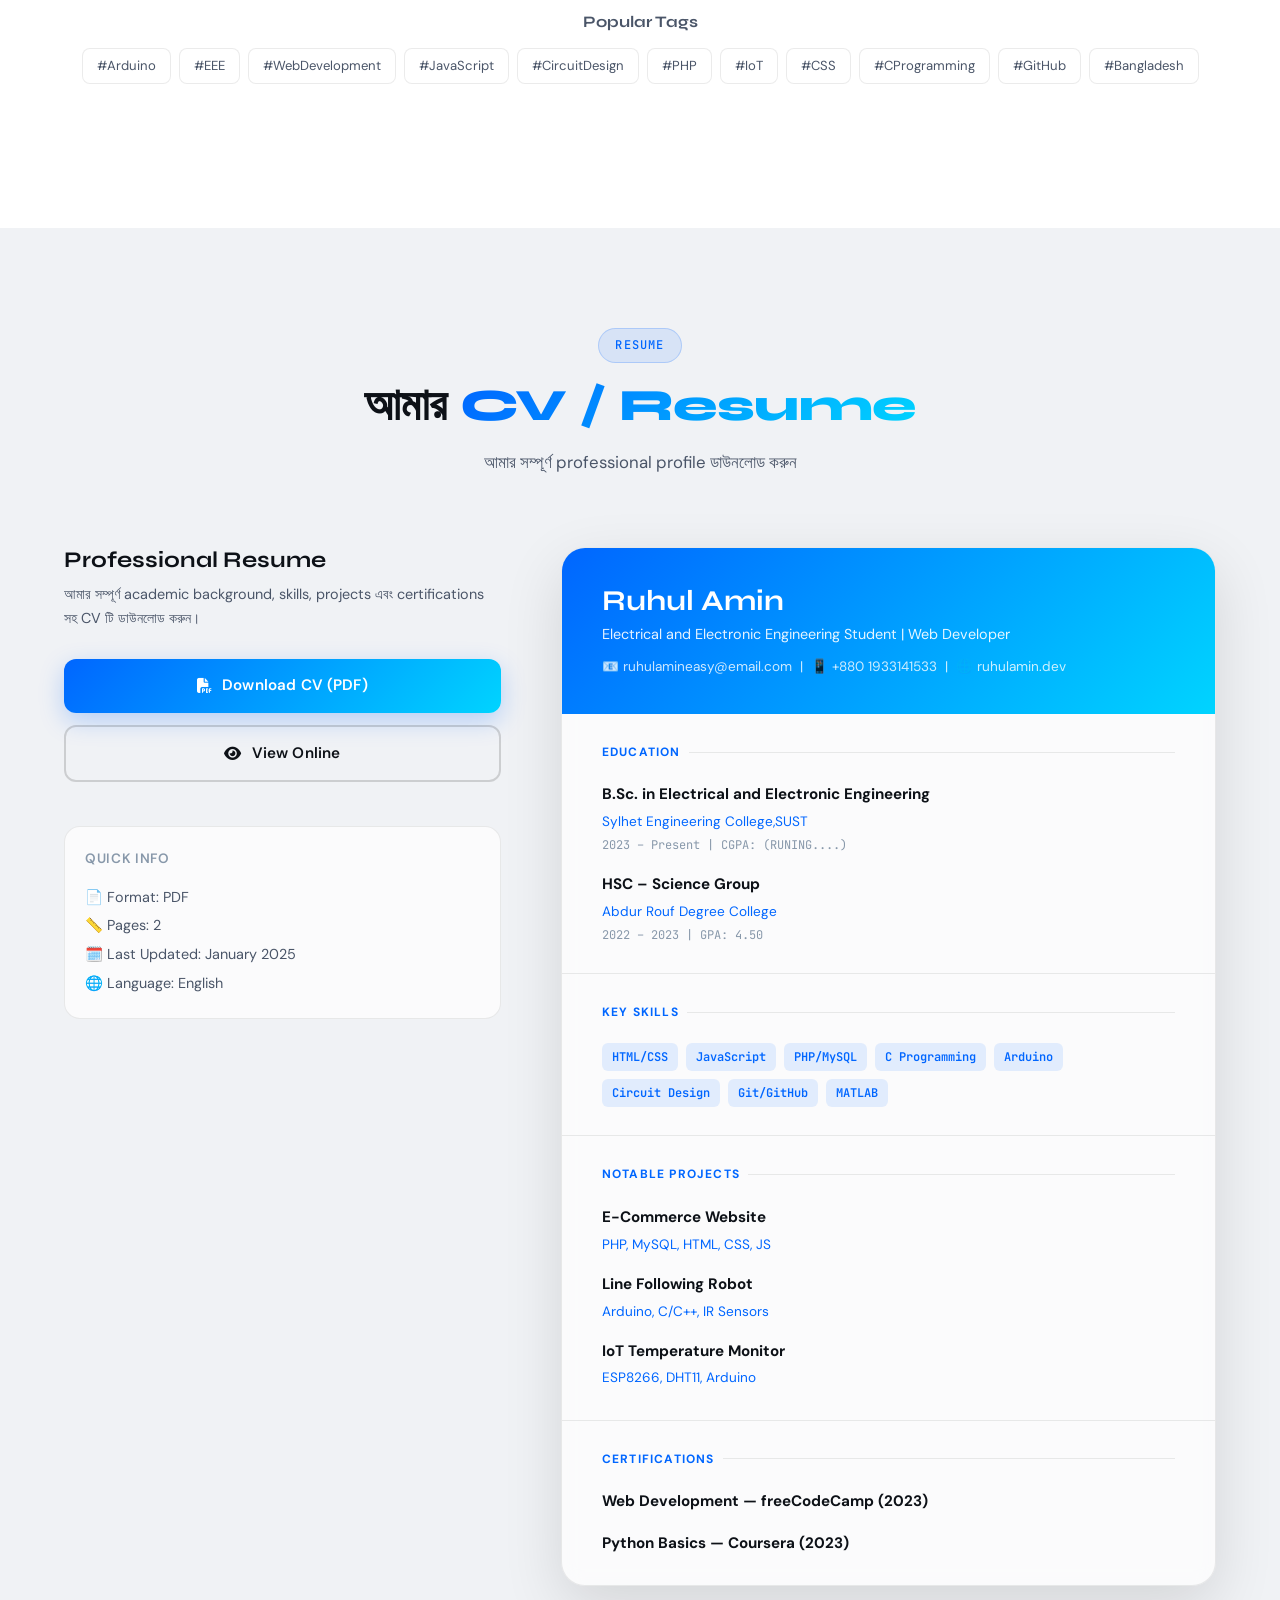
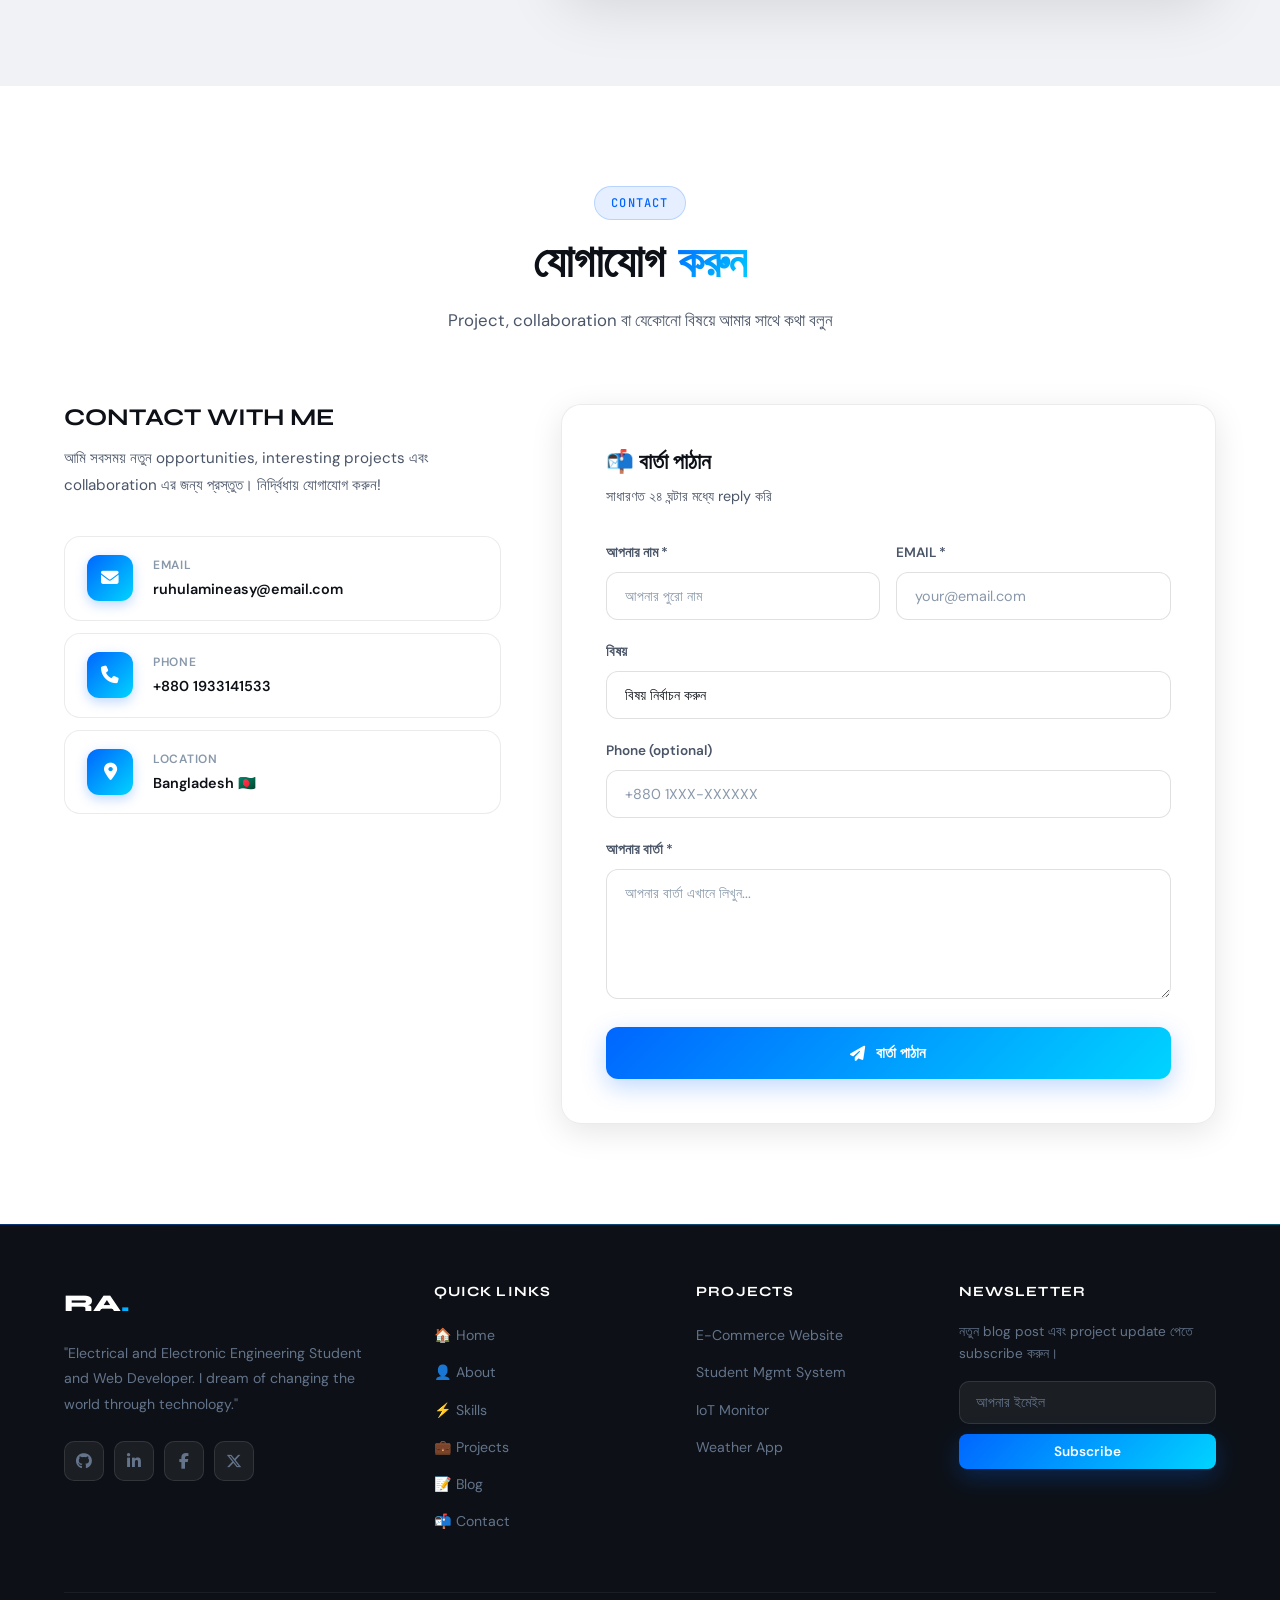
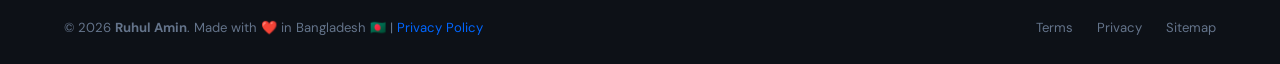
==== commit 770ea4c4: "formspree id fixed" ====
--- a/index.html
+++ b/index.html
@@ -1125,7 +1125,7 @@
         <p class="form-subtitle">সাধারণত ২৪ ঘন্টার মধ্যে reply করি</p>
 
         <!-- ✅ Formspree Contact Form — YOUR_FORM_ID টা পরিবর্তন করুন -->
-        <form id="contactForm" action="https://formspree.io/f/YOUR_FORM_ID" method="POST" aria-label="Contact form">
+        <form id="contactForm" action="https://formspree.io/f/xeewanvl" method="POST" aria-label="Contact form">
           <input type="hidden" name="_subject" value="📬 নতুন Message — Ruhul এর Portfolio থেকে!" />
 
           <div class="form-row">
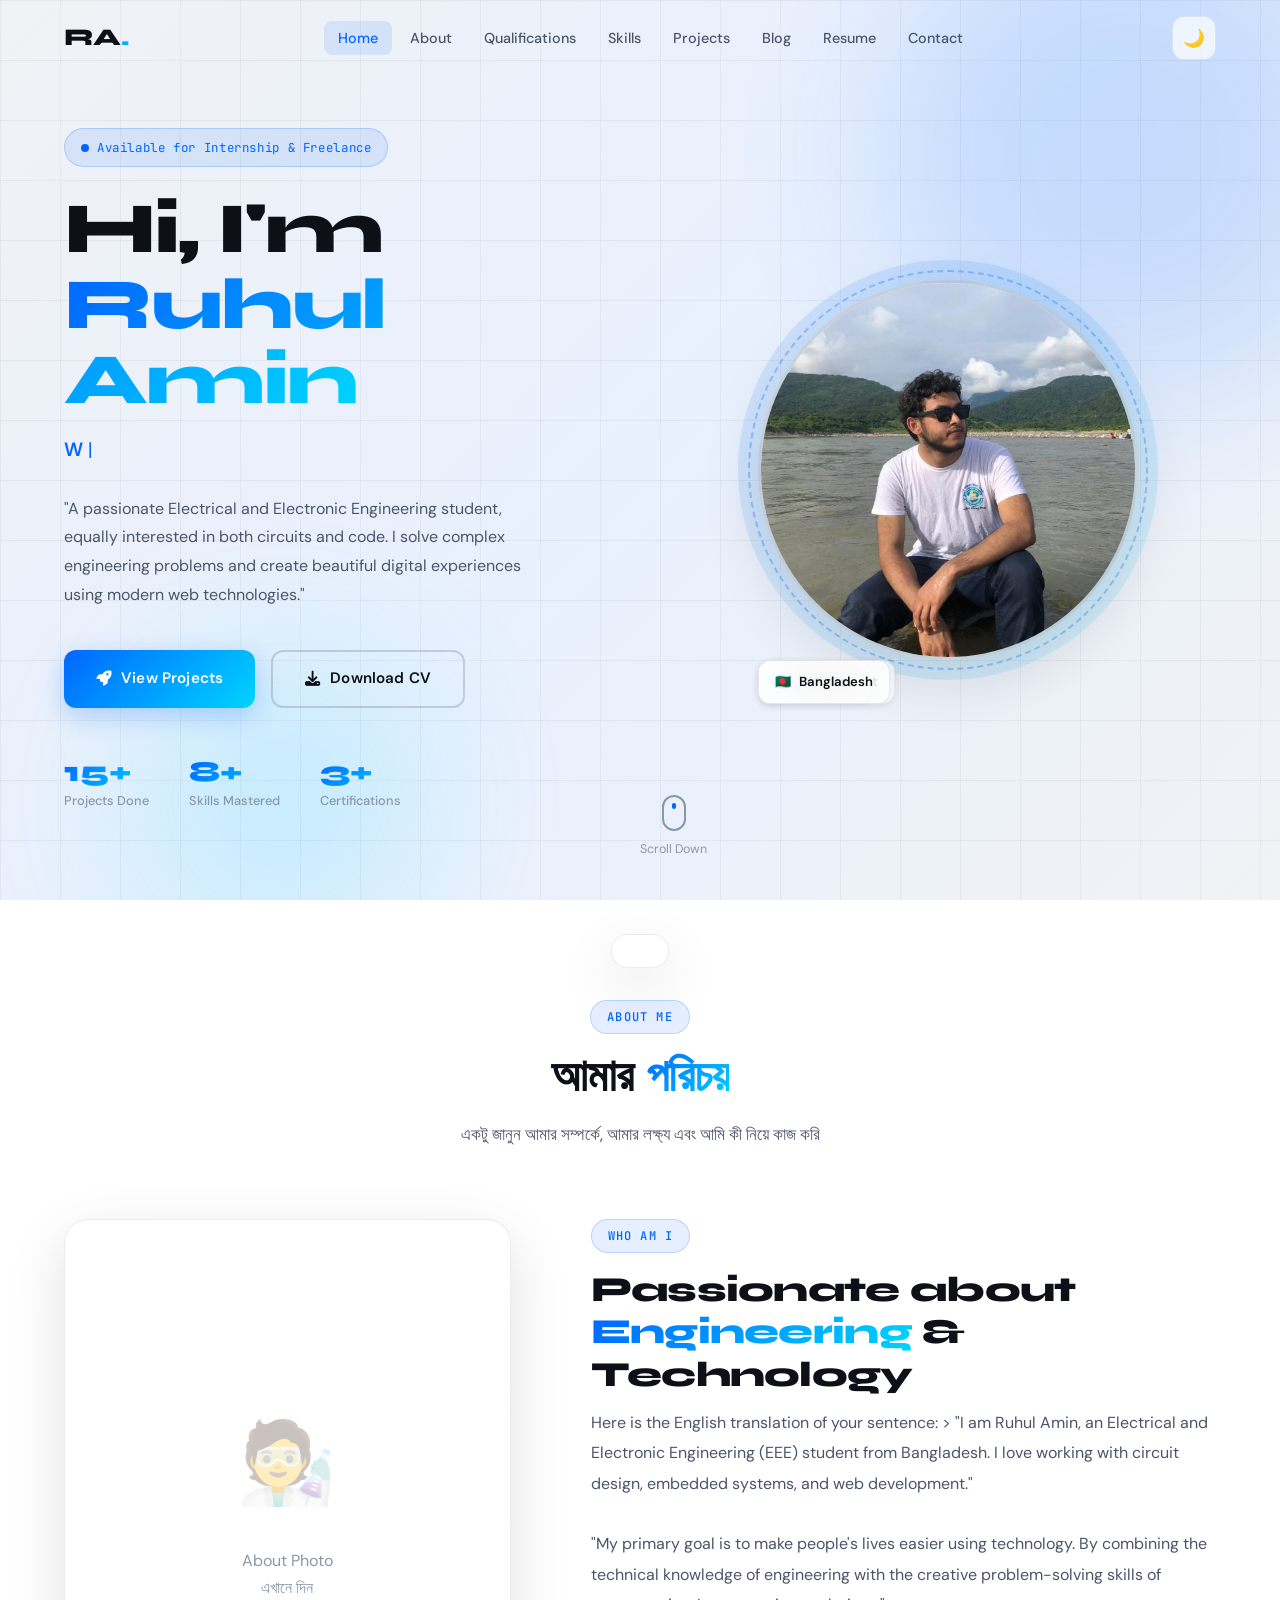
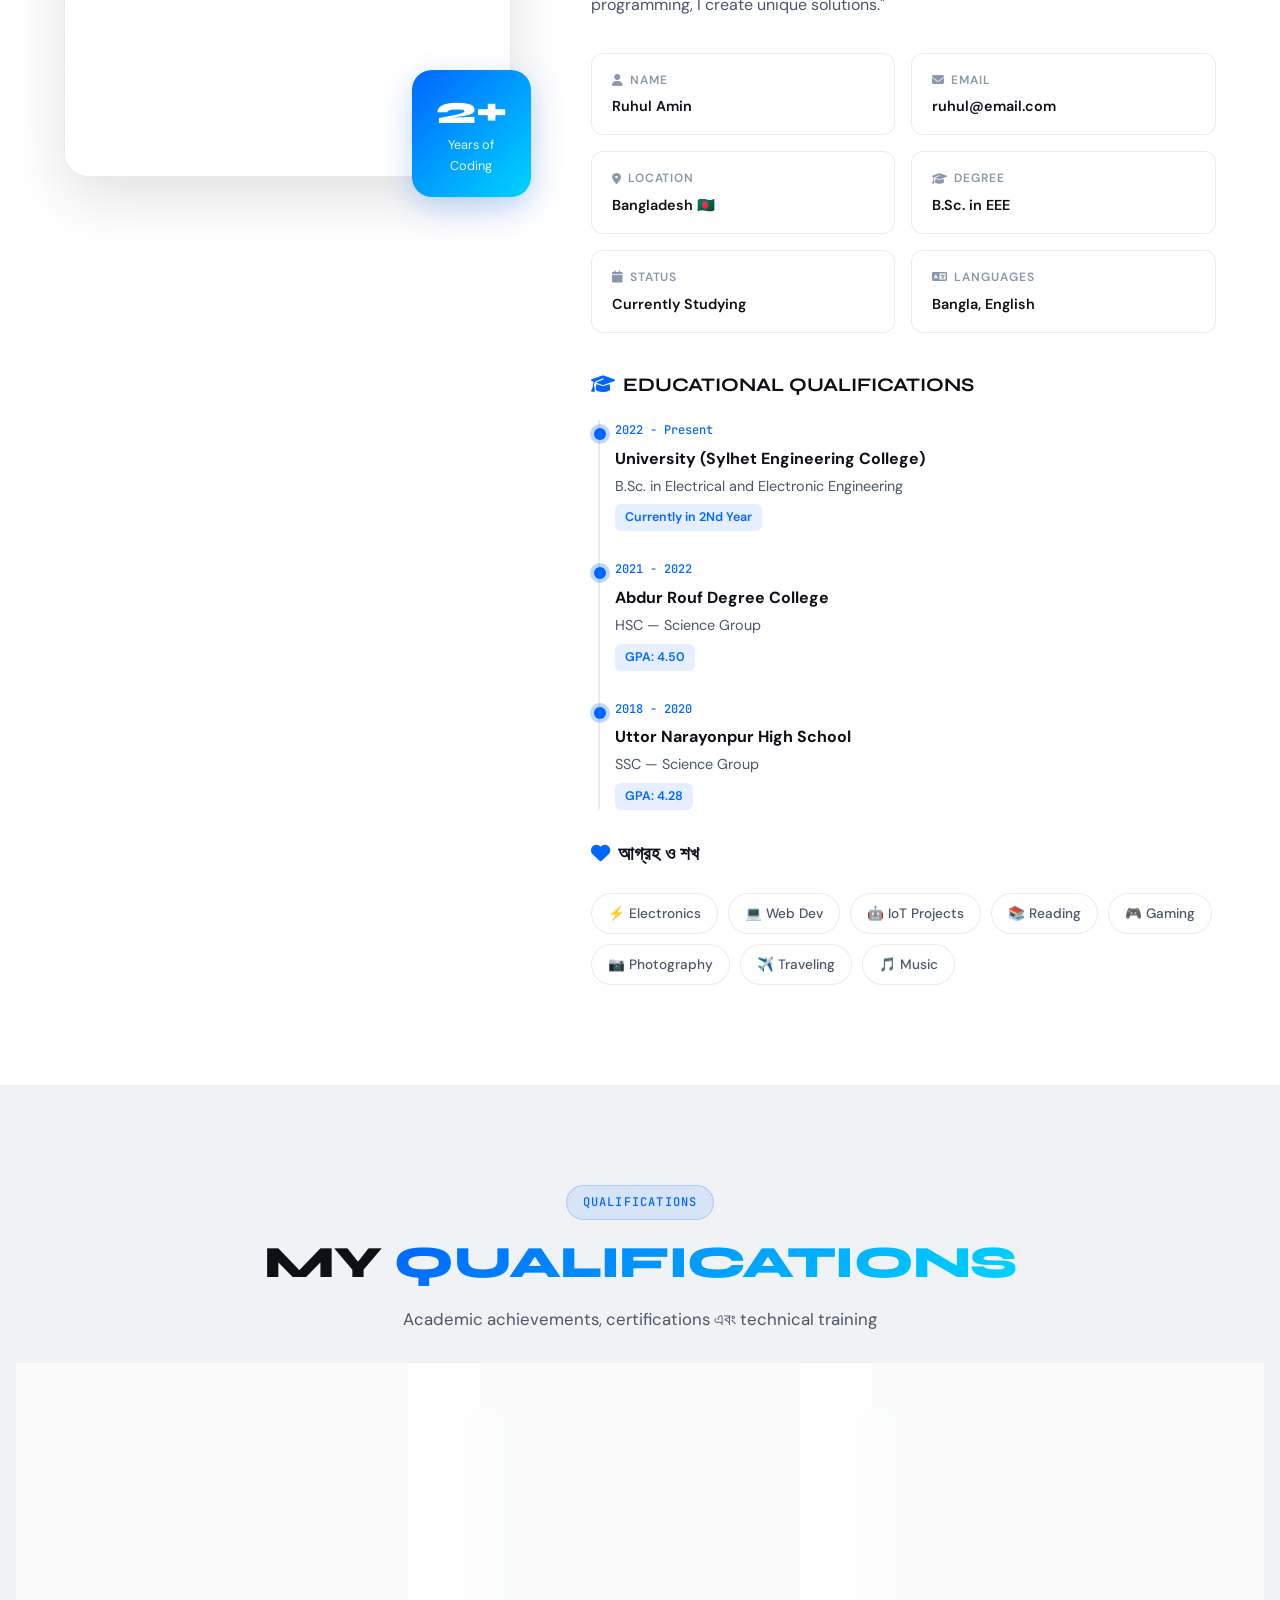
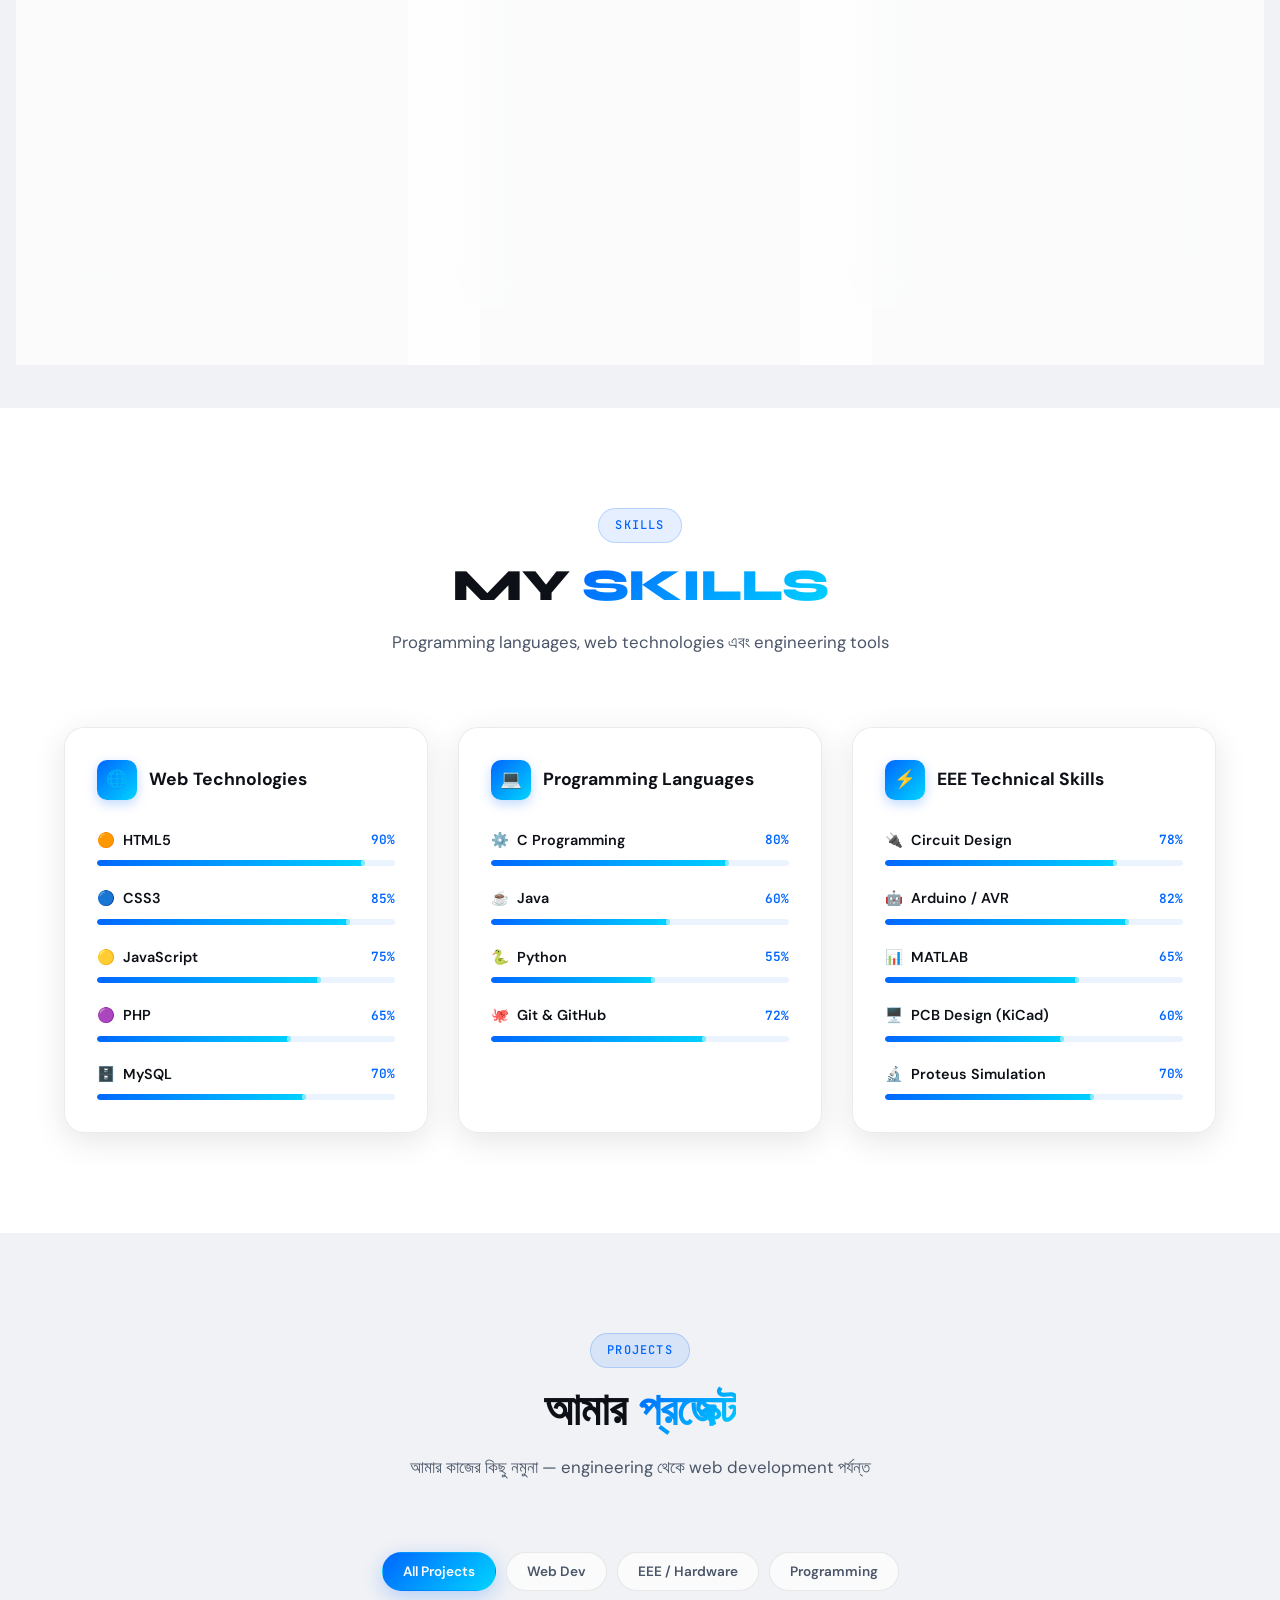
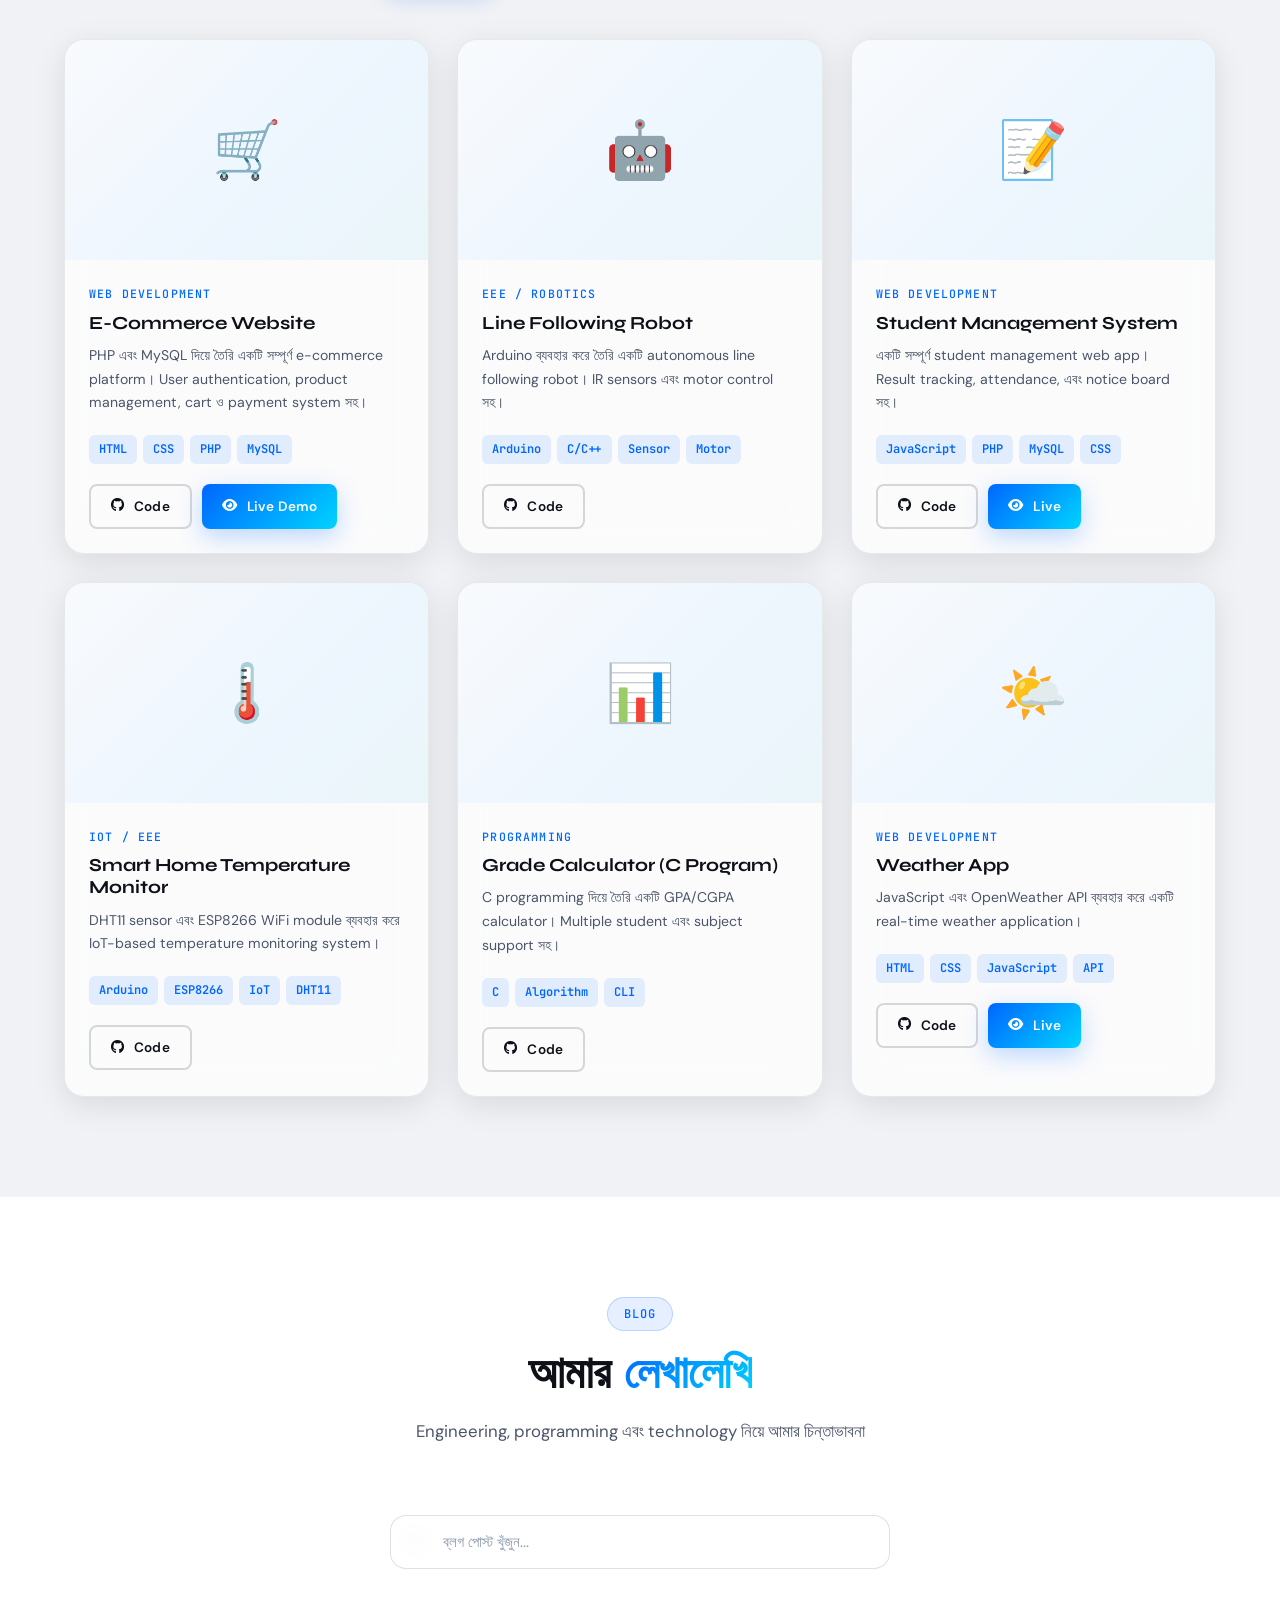
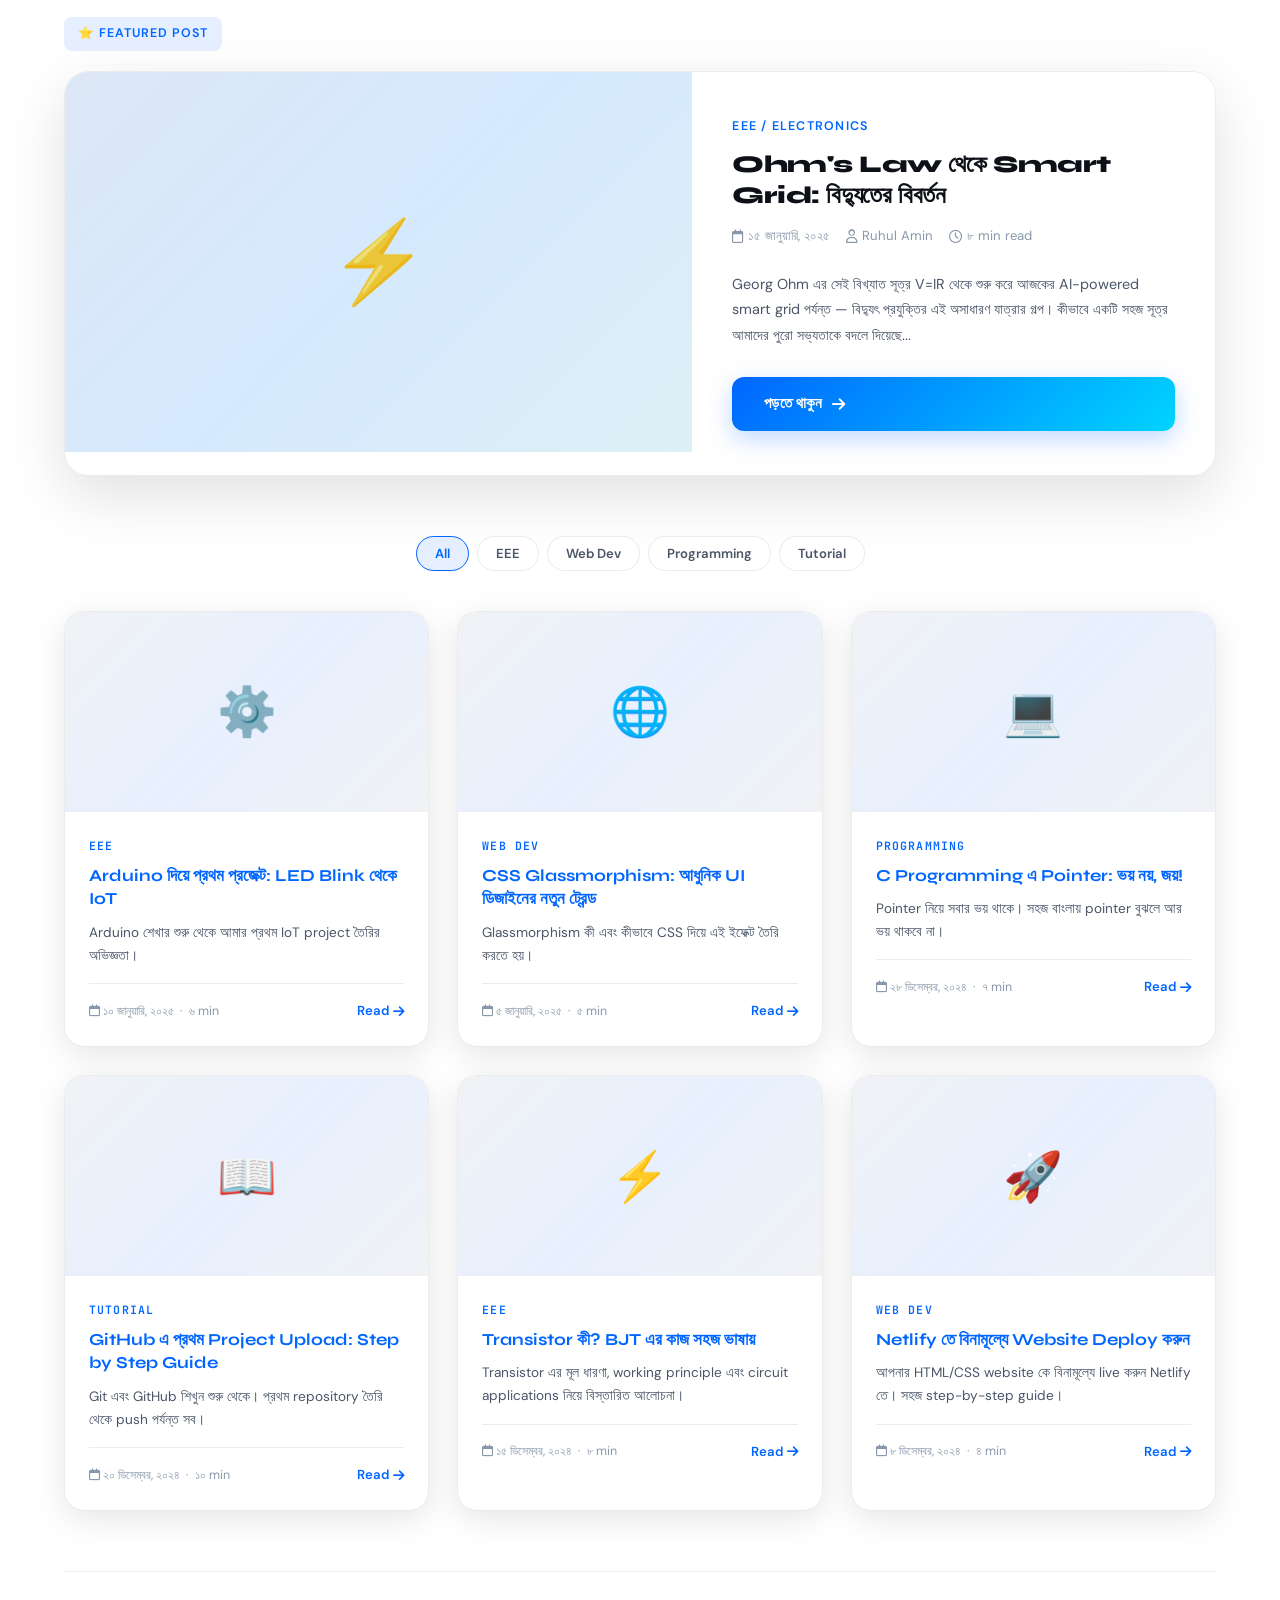
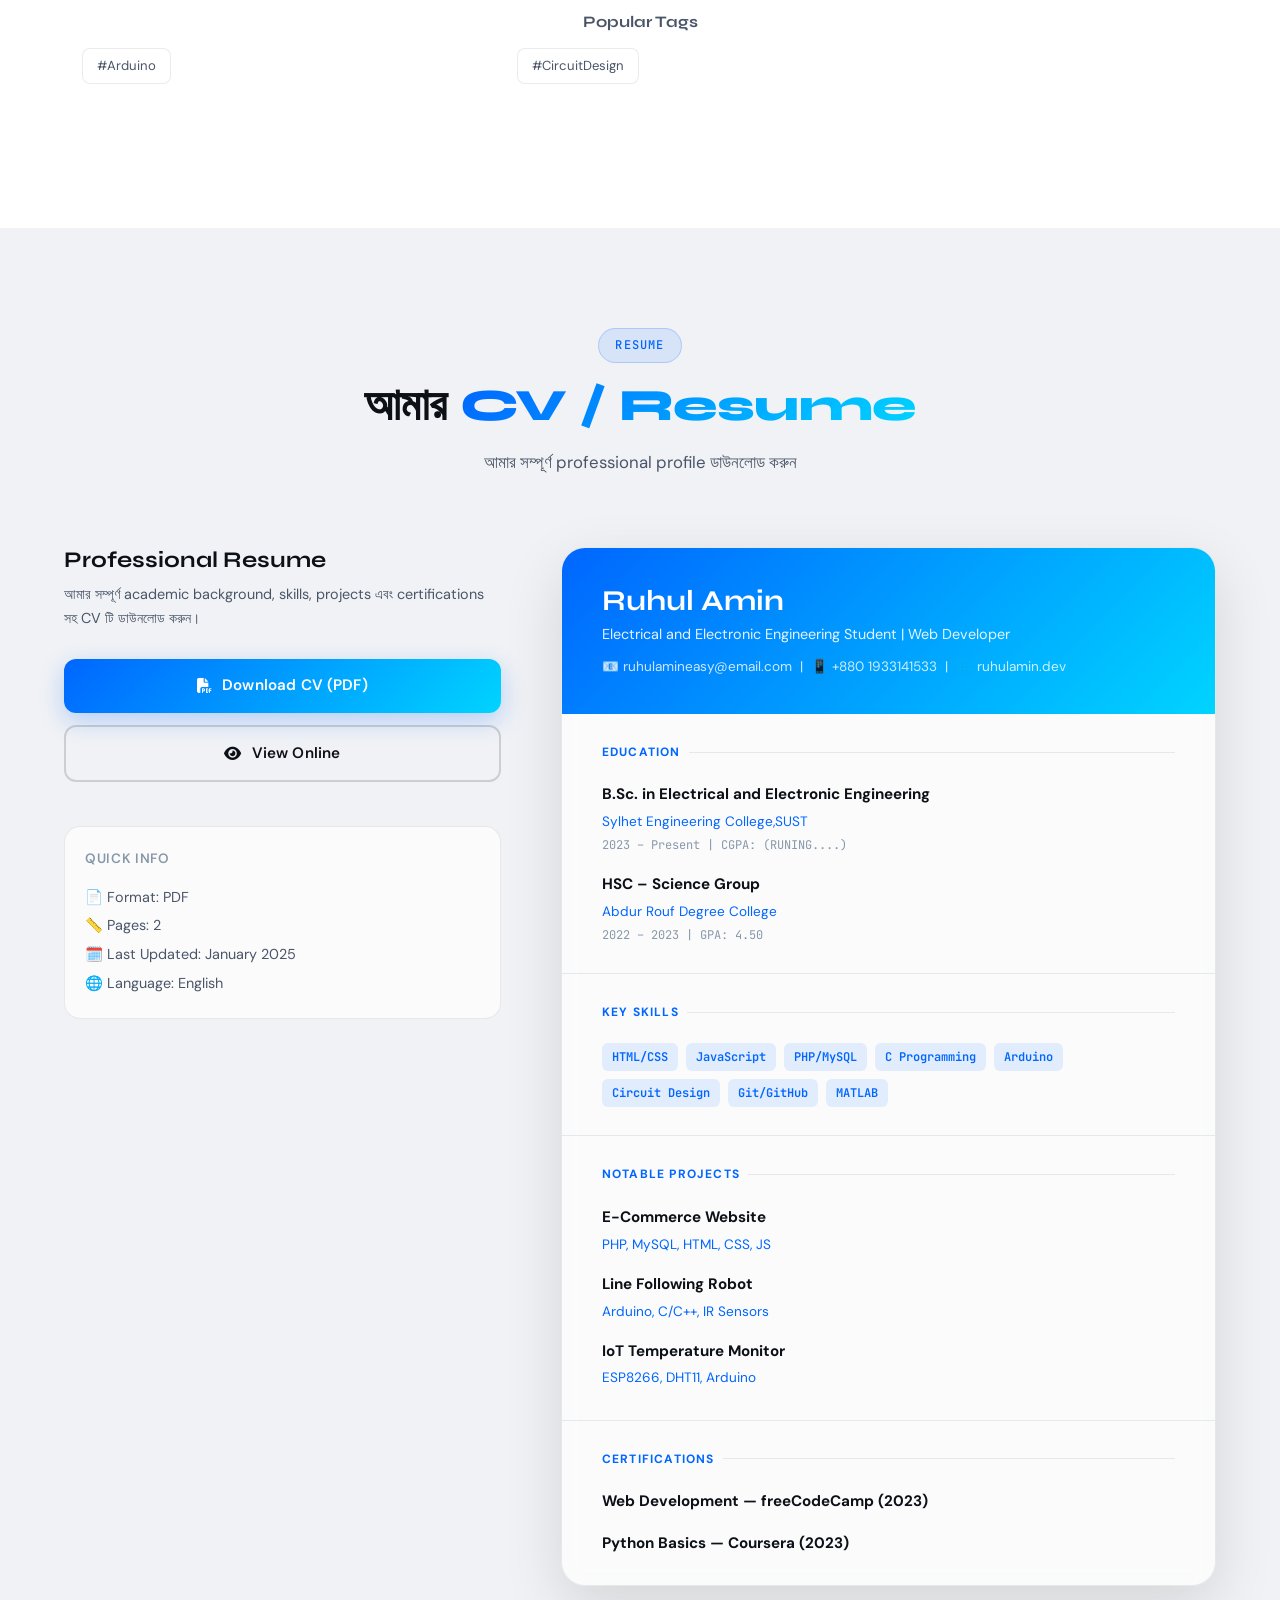
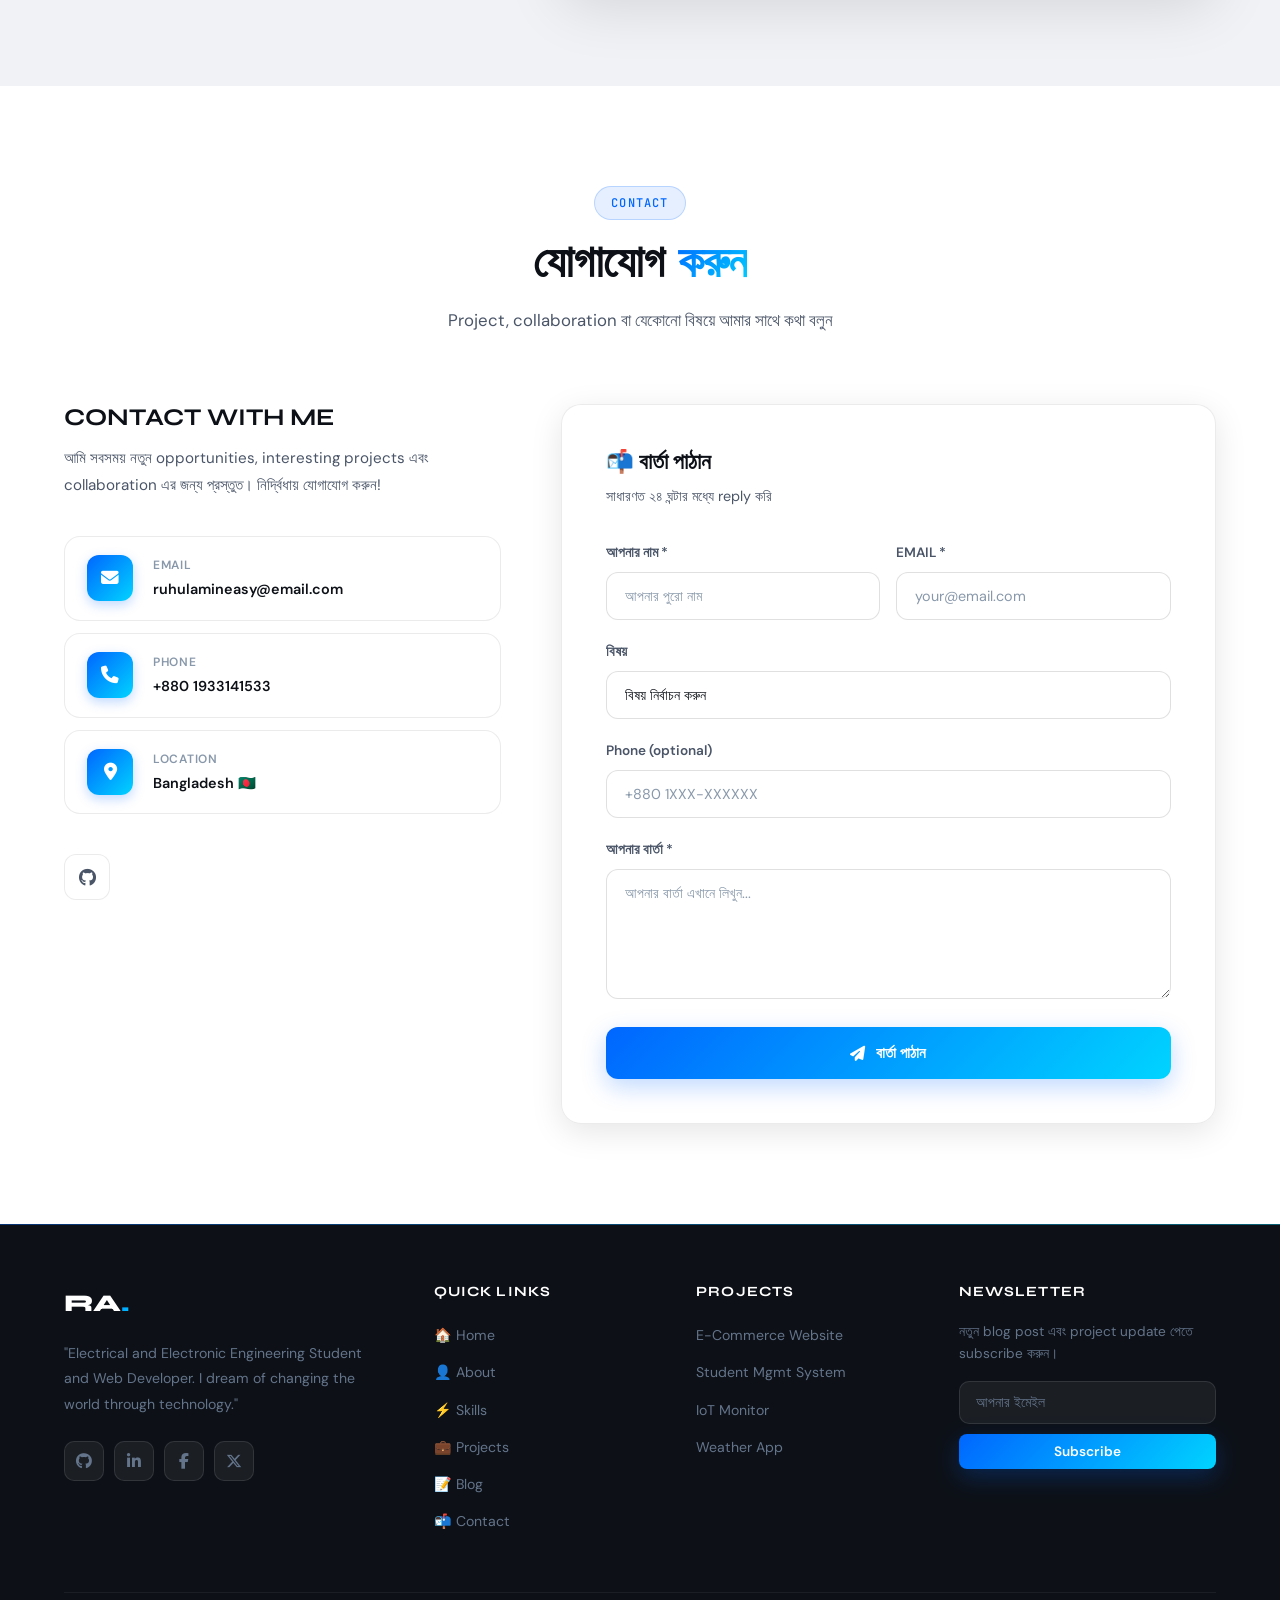
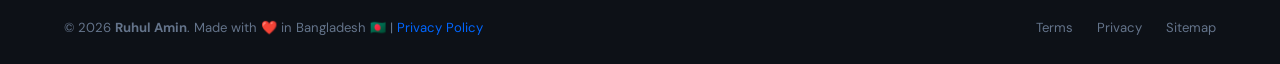
==== commit 09a33951: "contact form fixed" ====
--- a/index.html
+++ b/index.html
@@ -1124,9 +1124,12 @@
         <h3 class="form-title">📬 বার্তা পাঠান</h3>
         <p class="form-subtitle">সাধারণত ২৪ ঘন্টার মধ্যে reply করি</p>
 
-        <!-- ✅ Formspree Contact Form — YOUR_FORM_ID টা পরিবর্তন করুন -->
-        <form id="contactForm" action="https://formspree.io/f/xeewanvl" method="POST" aria-label="Contact form">
-          <input type="hidden" name="_subject" value="📬 নতুন Message — Ruhul এর Portfolio থেকে!" />
+        <!-- ✅ Web3Forms -->
+        <form id="contactForm" aria-label="Contact form">
+          <input type="hidden" name="access_key" value="3dada063-84c5-4001-8811-05c3dc7d3a75" />
+          <input type="hidden" name="subject" value="📬 নতুন Message — Portfolio!" />
+          <input type="hidden" name="from_name" value="Ruhul Portfolio" />
+          <input type="checkbox" name="botcheck" style="display:none;" />
 
           <div class="form-row">
             <div class="form-group">
@@ -1161,48 +1164,43 @@
             <textarea id="contactMessage" name="message" placeholder="আপনার বার্তা এখানে লিখুন..." required minlength="10" aria-required="true"></textarea>
           </div>
 
-          <button type="submit" class="btn btn-primary form-submit" id="submitBtn" aria-label="Send message">
-            <i class="fa-solid fa-paper-plane" aria-hidden="true"></i>
-            বার্তা পাঠান
+          <button type="submit" class="btn btn-primary form-submit" id="submitBtn">
+            <i class="fa-solid fa-paper-plane"></i> বার্তা পাঠান
           </button>
-
-          <div id="formSuccess" class="success-message" role="alert" aria-live="polite" style="display:none;">
-            ✅ আপনার বার্তা সফলভাবে পাঠানো হয়েছে! শীঘ্রই reply করব।
-          </div>
-          <div id="formError" role="alert" aria-live="polite" style="display:none; text-align:center; padding:16px; background:rgba(239,68,68,0.1); border:1px solid rgba(239,68,68,0.3); border-radius:12px; color:#f87171; font-weight:600; margin-top:16px;">
-            ❌ কিছু একটা সমস্যা হয়েছে। আবার চেষ্টা করুন।
+          <div id="formSuccess" style="display:none;text-align:center;padding:16px;background:rgba(16,185,129,0.1);border:1px solid rgba(16,185,129,0.3);border-radius:12px;color:#34d399;font-weight:600;margin-top:16px;">
+            ✅ বার্তা পাঠানো হয়েছে! শীঘ্রই reply করব।
+          </div>
+          <div id="formError" style="display:none;text-align:center;padding:16px;background:rgba(239,68,68,0.1);border:1px solid rgba(239,68,68,0.3);border-radius:12px;color:#f87171;font-weight:600;margin-top:16px;">
+            ❌ সমস্যা হয়েছে। আবার চেষ্টা করুন।
           </div>
         </form>
-
         <script>
         document.getElementById('contactForm').addEventListener('submit', async function(e) {
           e.preventDefault();
-          const btn    = document.getElementById('submitBtn');
-          const ok     = document.getElementById('formSuccess');
-          const err    = document.getElementById('formError');
-
+          const btn = document.getElementById('submitBtn');
+          const ok  = document.getElementById('formSuccess');
+          const err = document.getElementById('formError');
           btn.innerHTML = '<i class="fa-solid fa-spinner fa-spin"></i> পাঠানো হচ্ছে...';
           btn.disabled = true;
           ok.style.display = 'none';
           err.style.display = 'none';
-
+          const data = Object.fromEntries(new FormData(this));
           try {
-            const res = await fetch(this.action, {
+            const res = await fetch('https://api.web3forms.com/submit', {
               method: 'POST',
-              body: new FormData(this),
-              headers: { 'Accept': 'application/json' }
+              headers: {'Content-Type':'application/json','Accept':'application/json'},
+              body: JSON.stringify(data)
             });
-            if (res.ok) {
+            const result = await res.json();
+            if (result.success) {
               ok.style.display = 'block';
               this.reset();
               btn.innerHTML = '<i class="fa-solid fa-check"></i> পাঠানো হয়েছে!';
-              setTimeout(() => {
-                btn.innerHTML = '<i class="fa-solid fa-paper-plane"></i> বার্তা পাঠান';
-                btn.disabled = false;
-              }, 4000);
-            } else { throw new Error(); }
-          } catch {
+              setTimeout(() => { btn.innerHTML = '<i class="fa-solid fa-paper-plane"></i> বার্তা পাঠান'; btn.disabled = false; ok.style.display='none'; }, 5000);
+            } else { throw new Error(result.message); }
+          } catch(ex) {
             err.style.display = 'block';
+            err.innerHTML = '❌ ' + (ex.message || 'আবার চেষ্টা করুন');
             btn.innerHTML = '<i class="fa-solid fa-paper-plane"></i> বার্তা পাঠান';
             btn.disabled = false;
           }
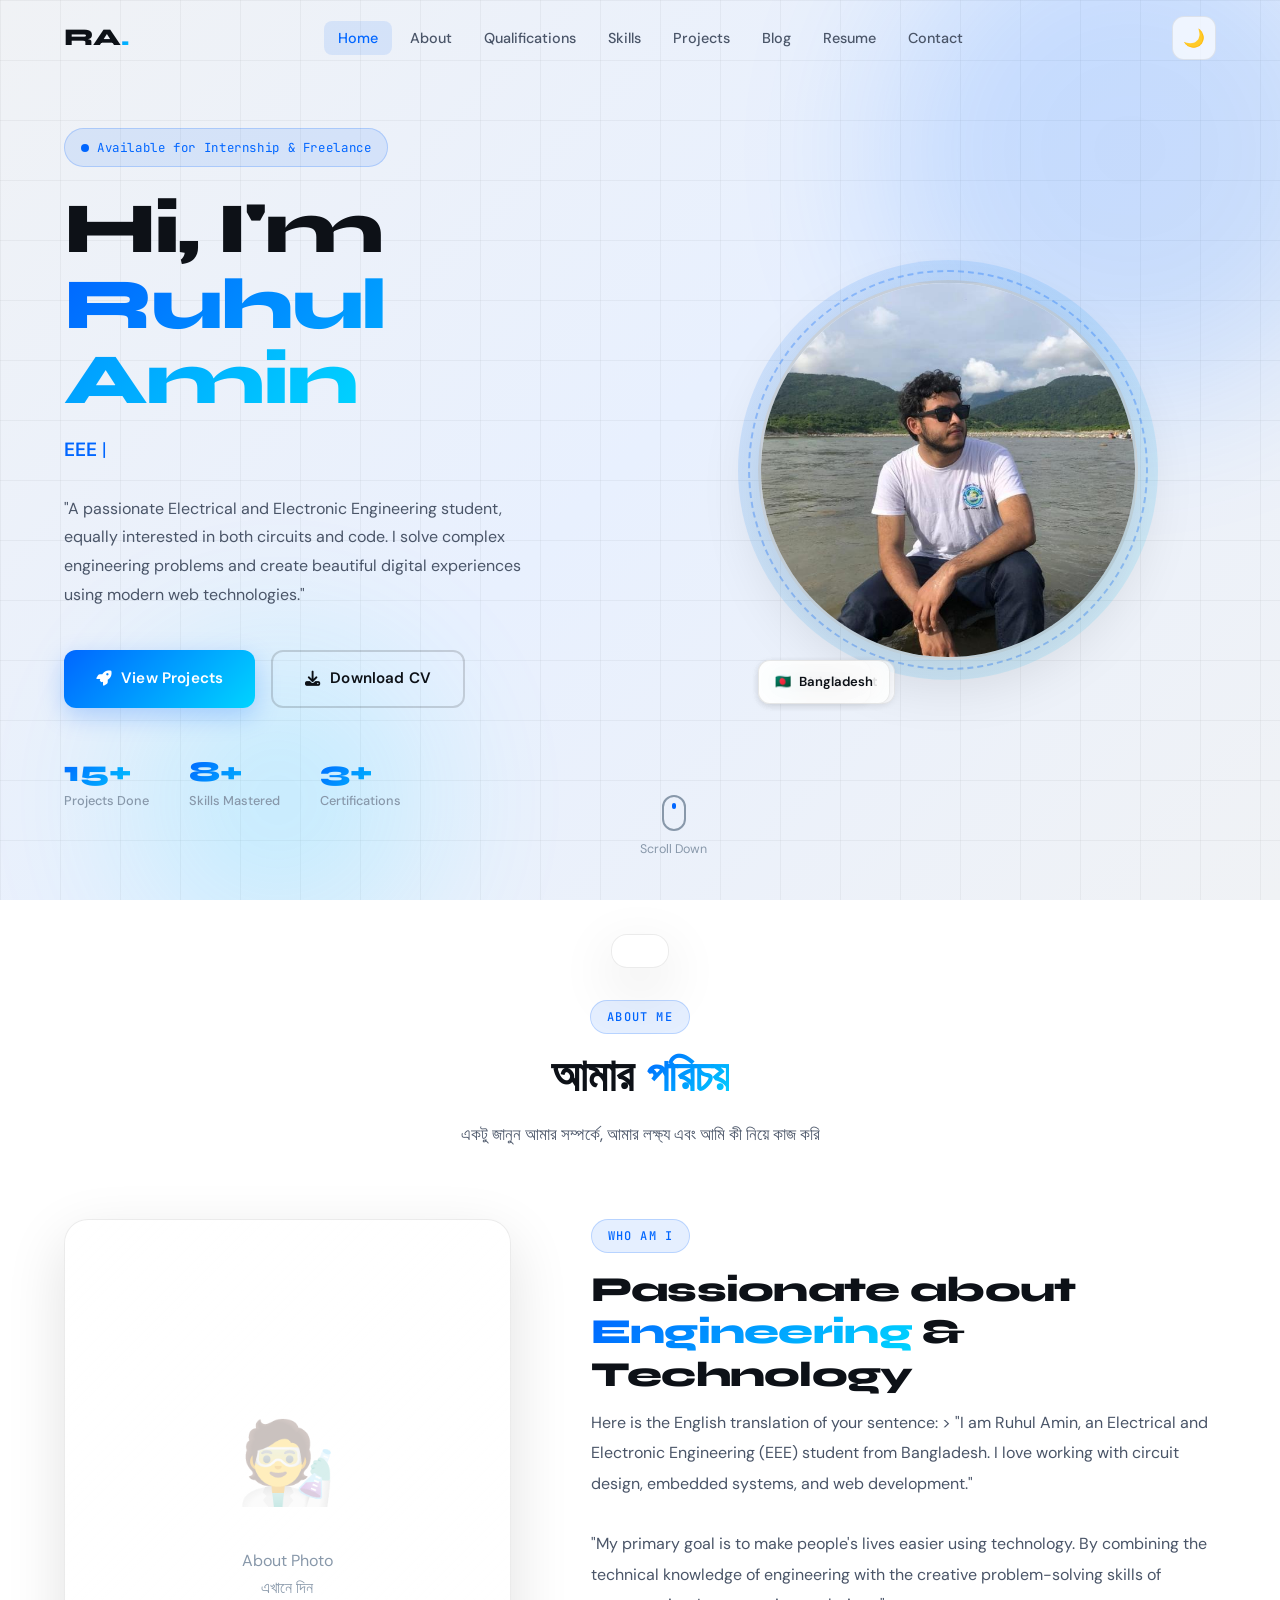
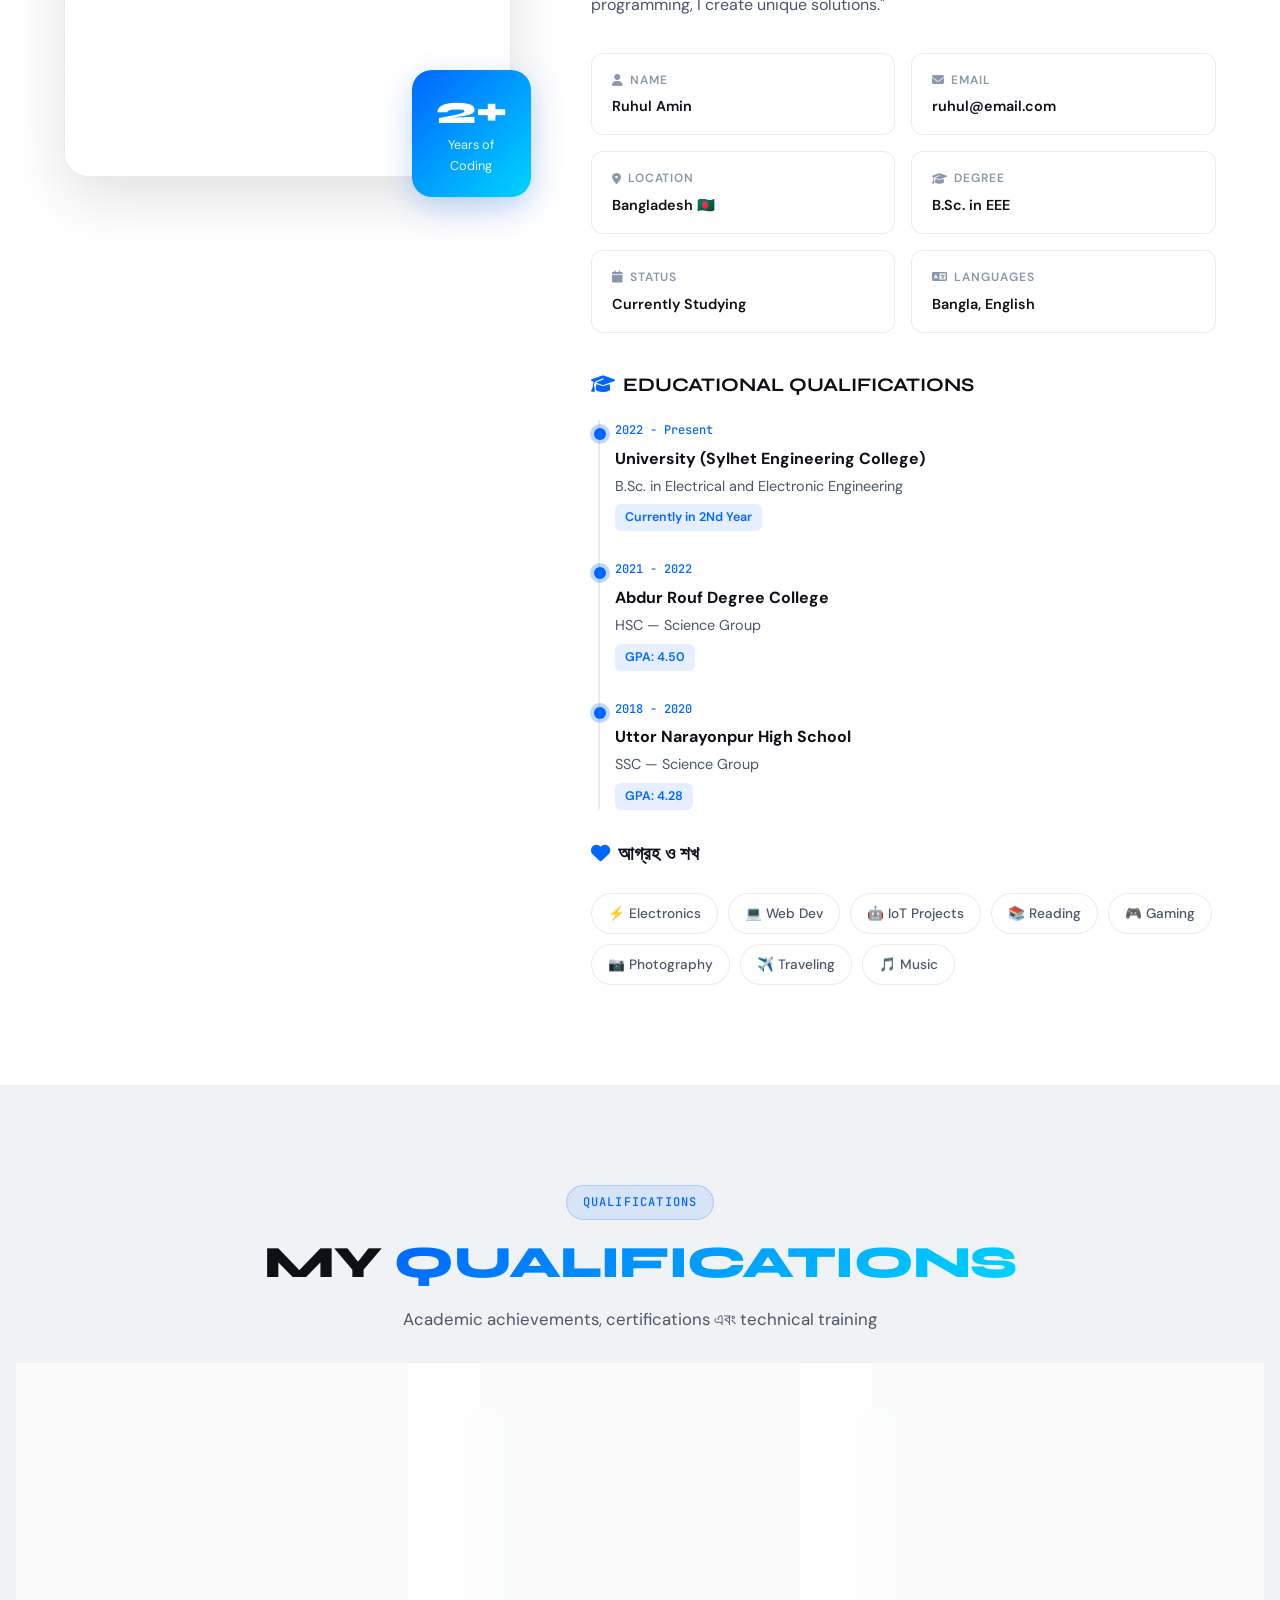
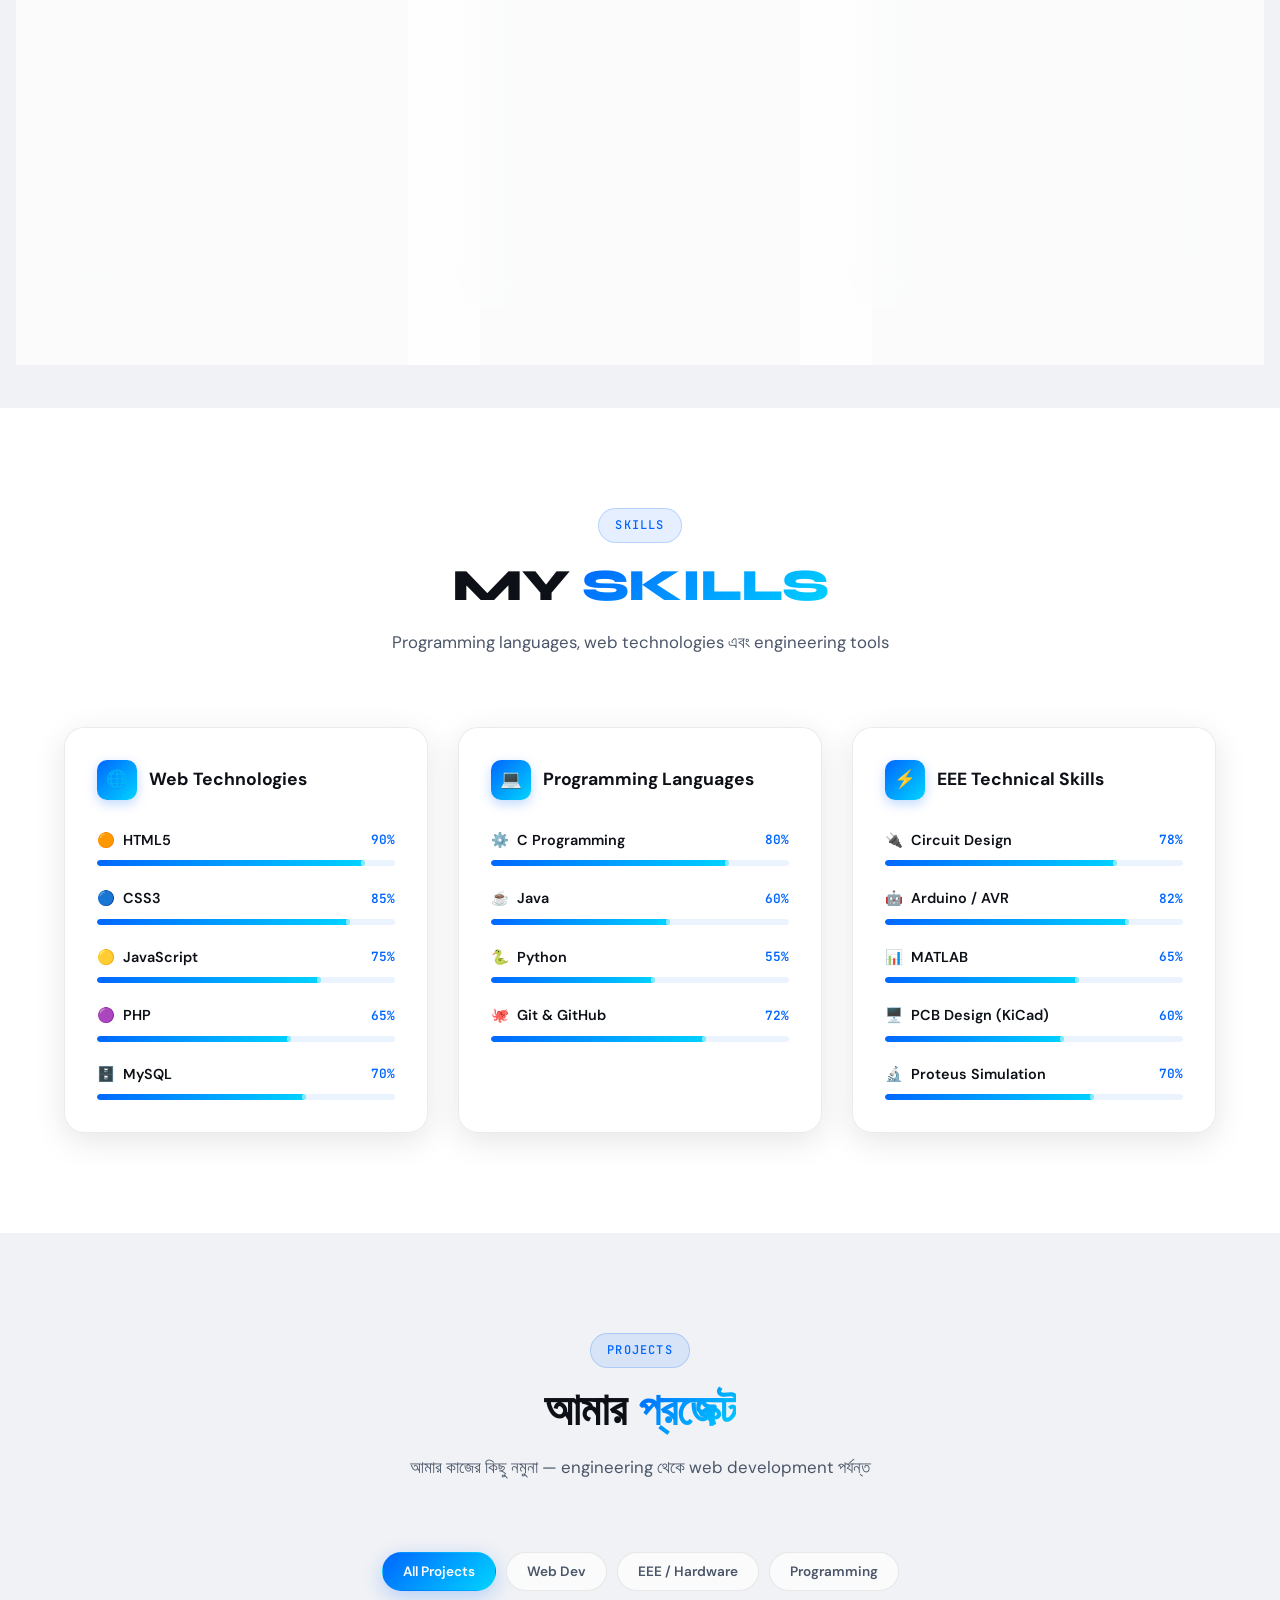
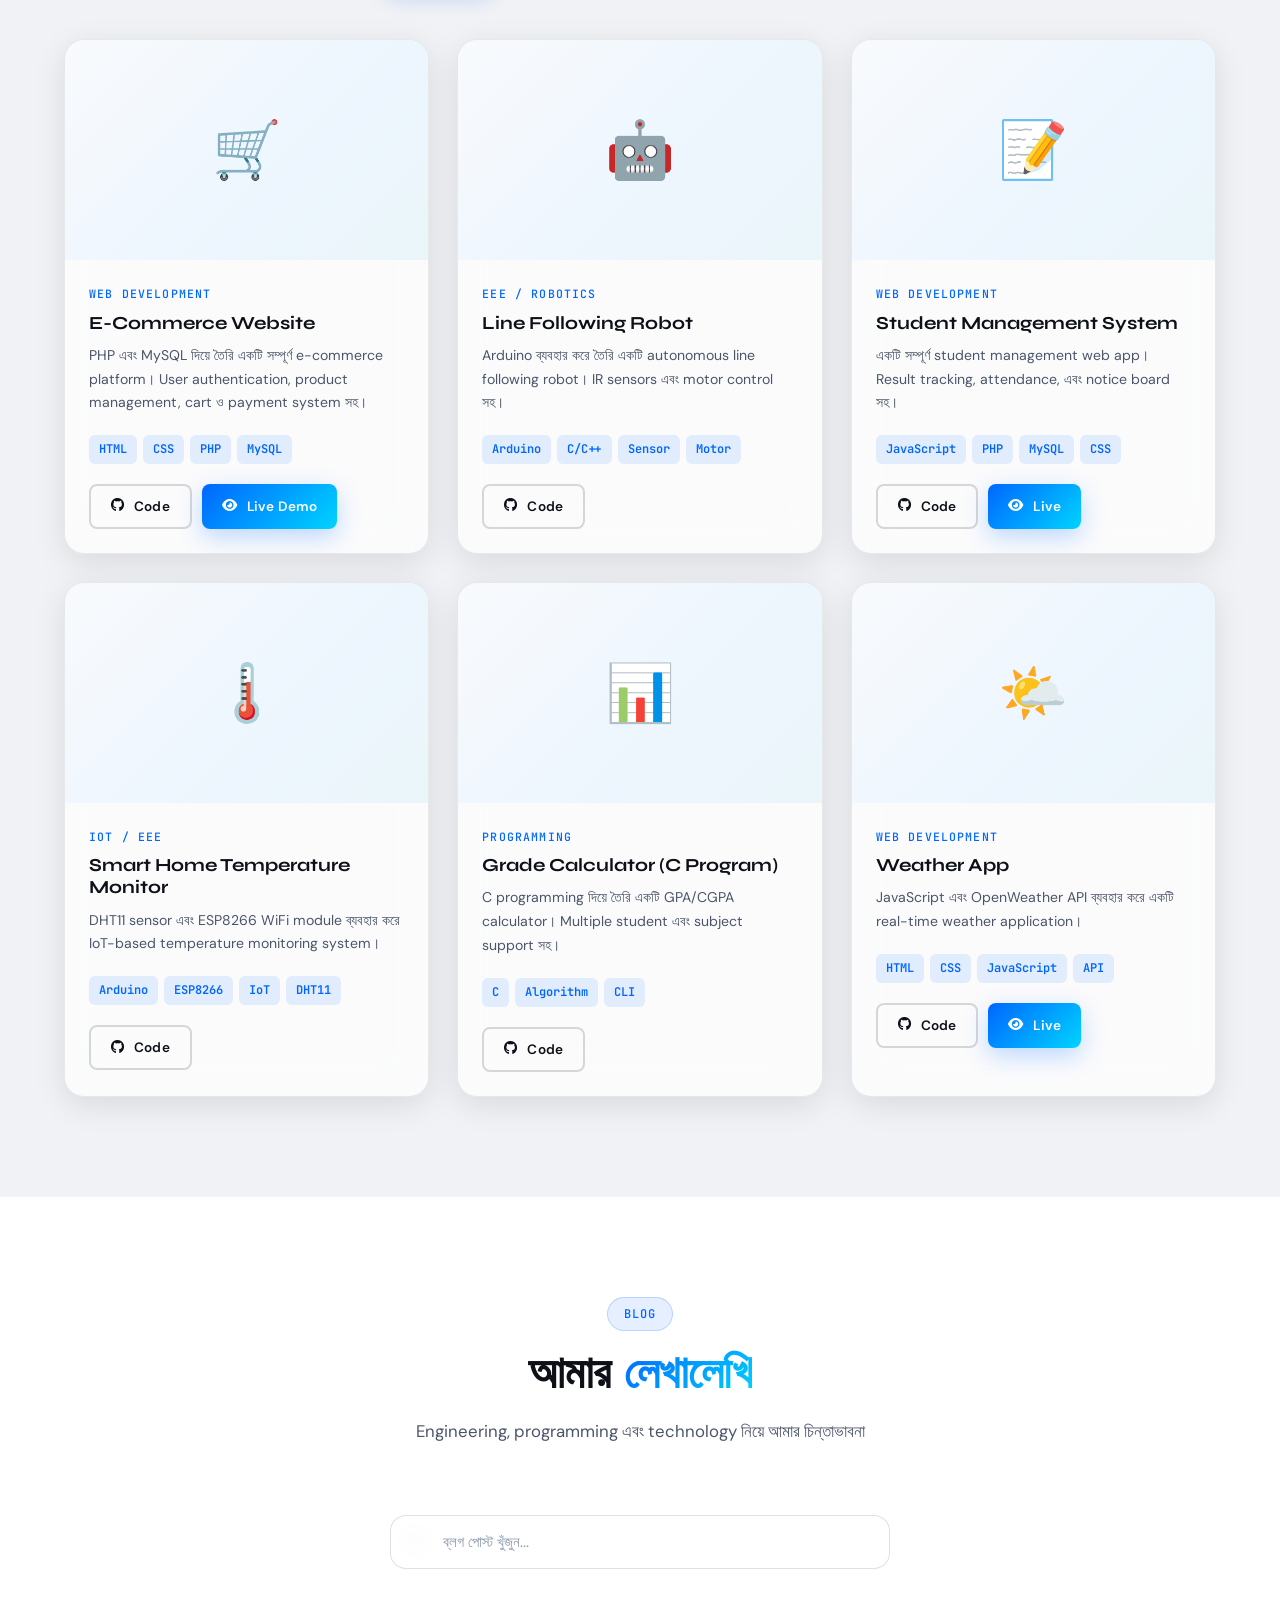
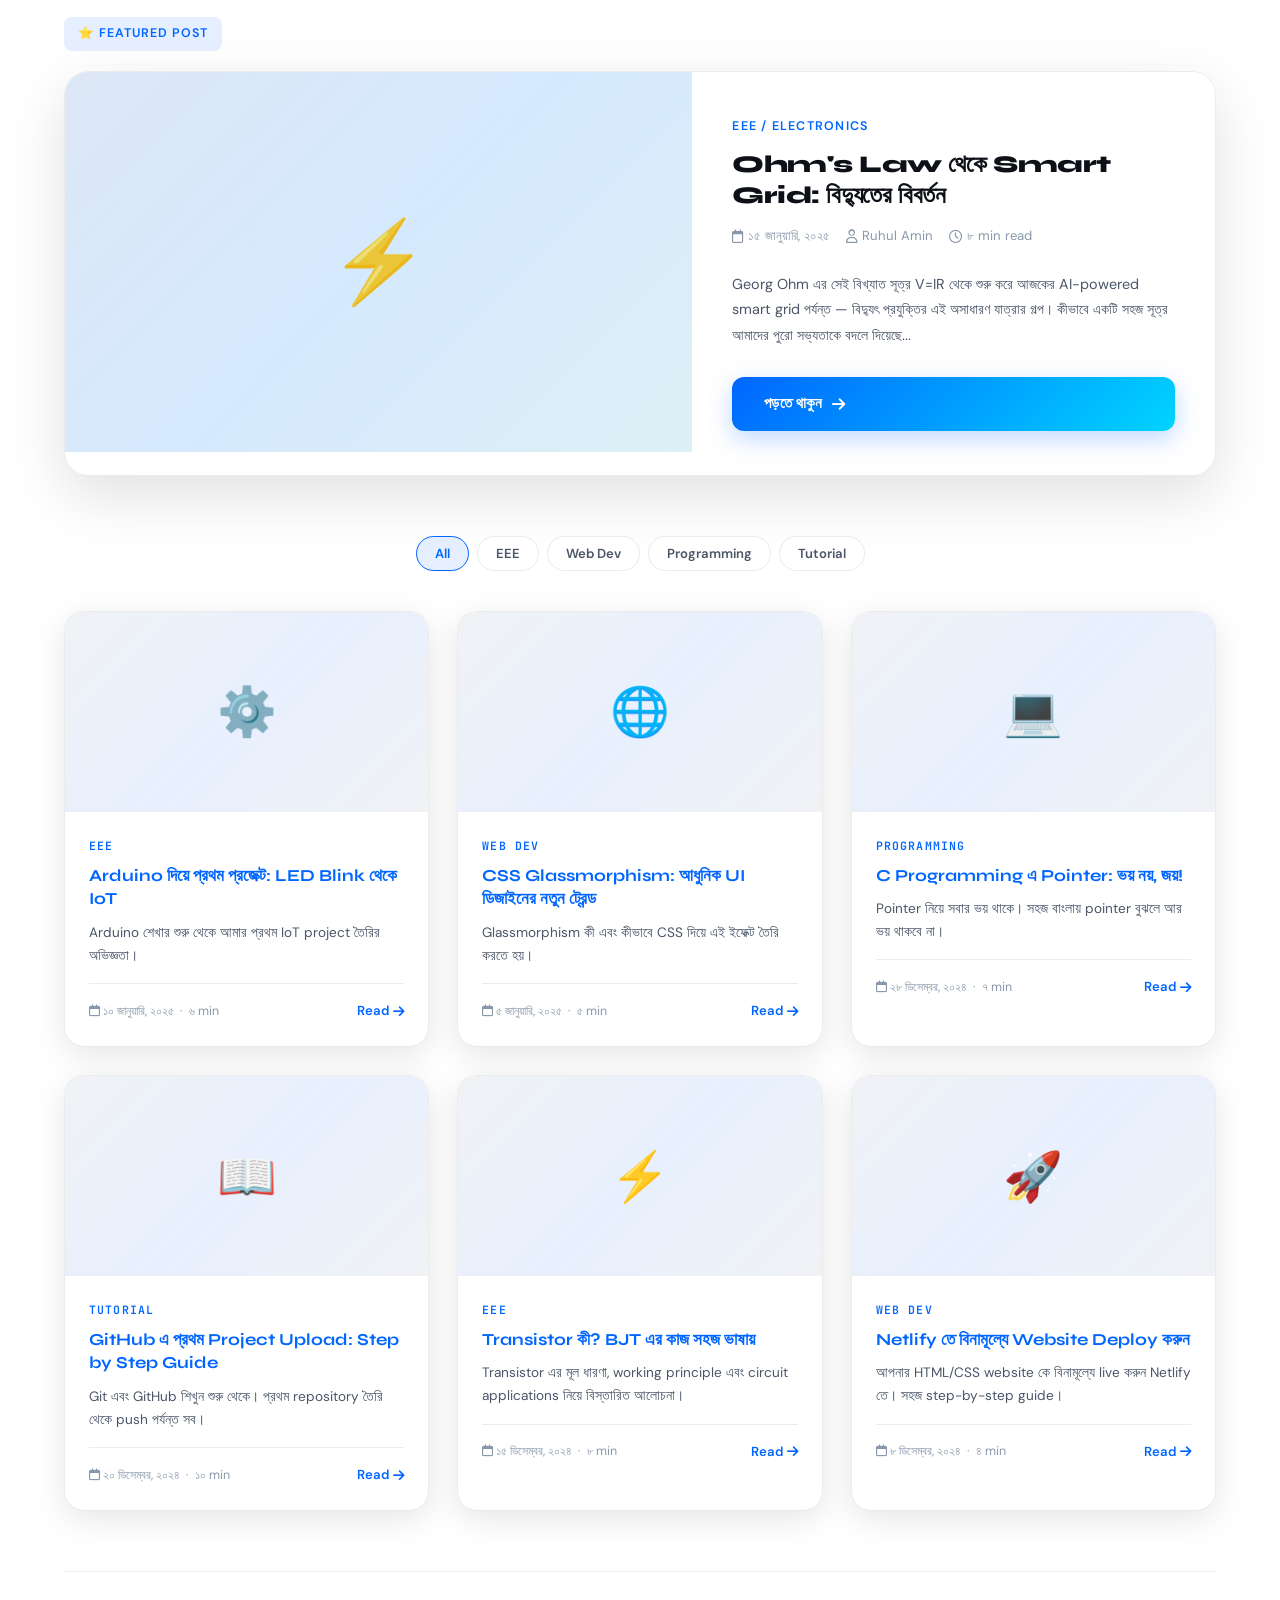
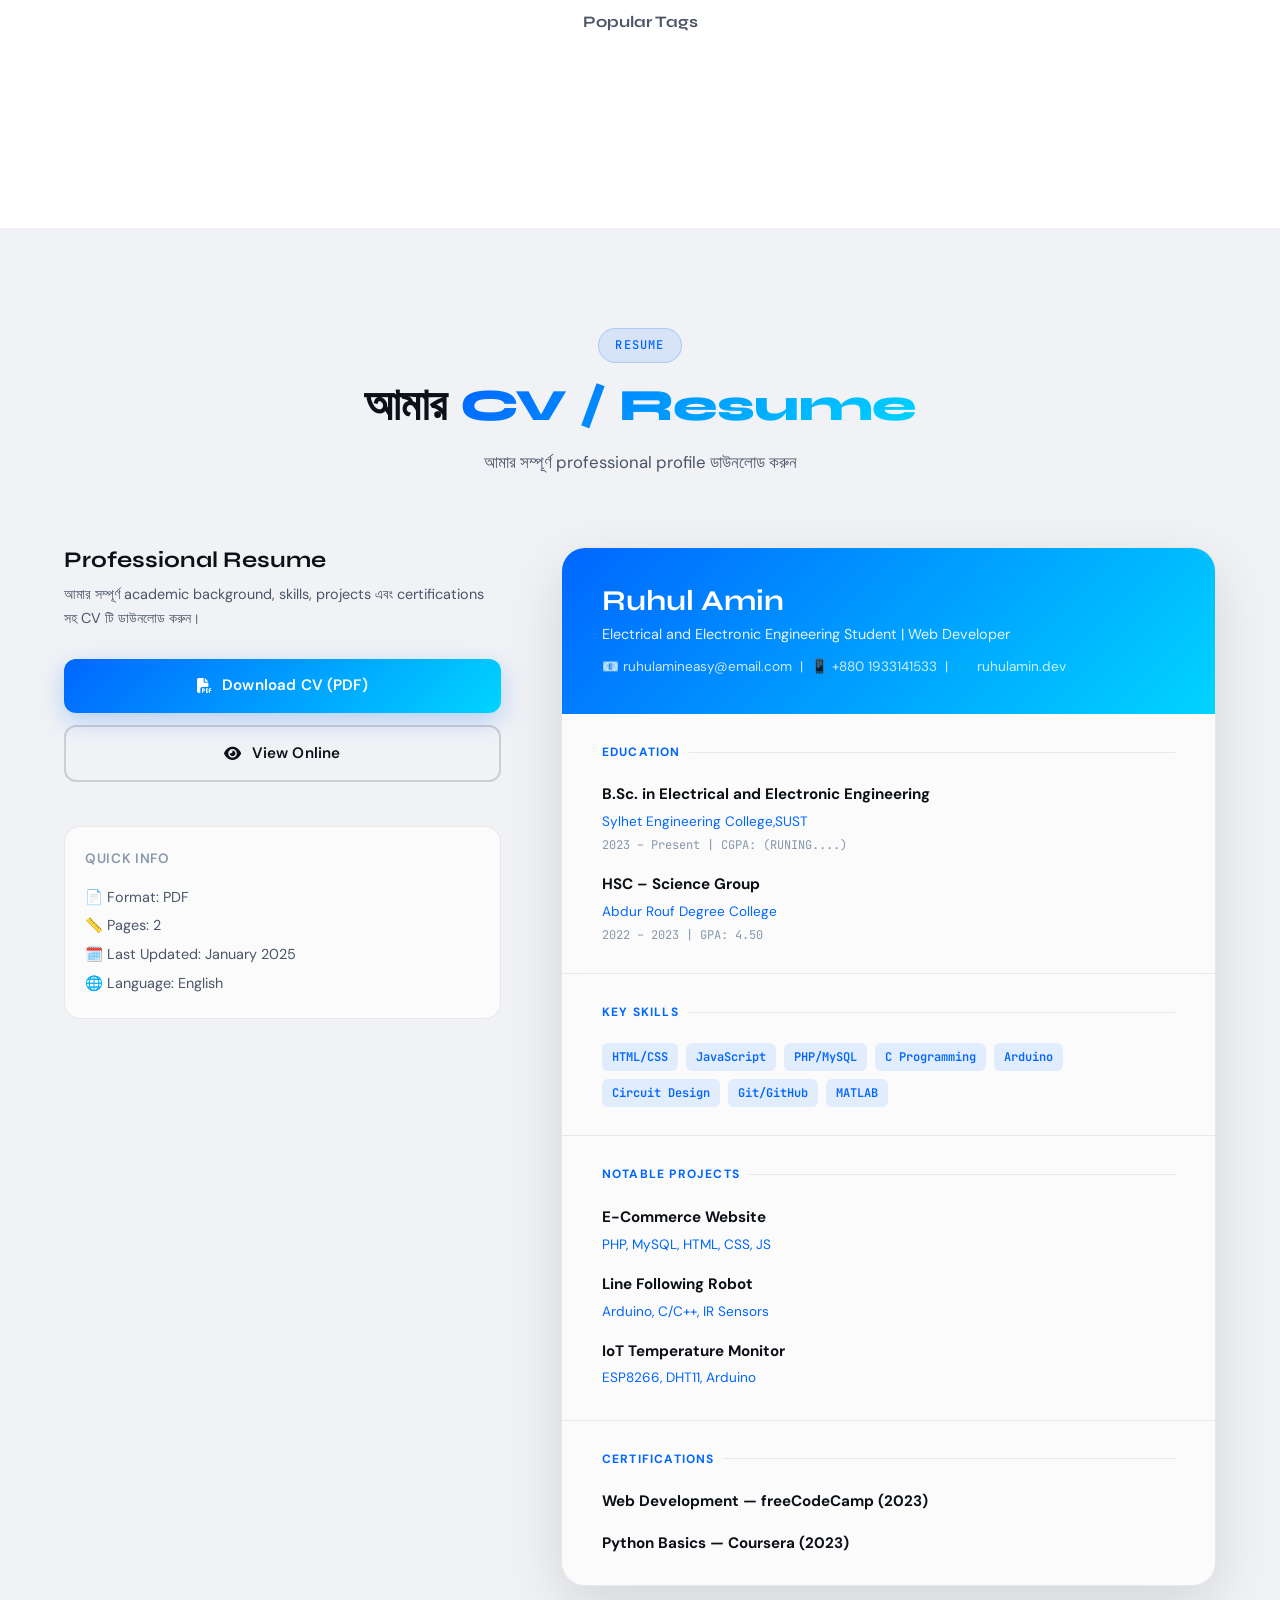
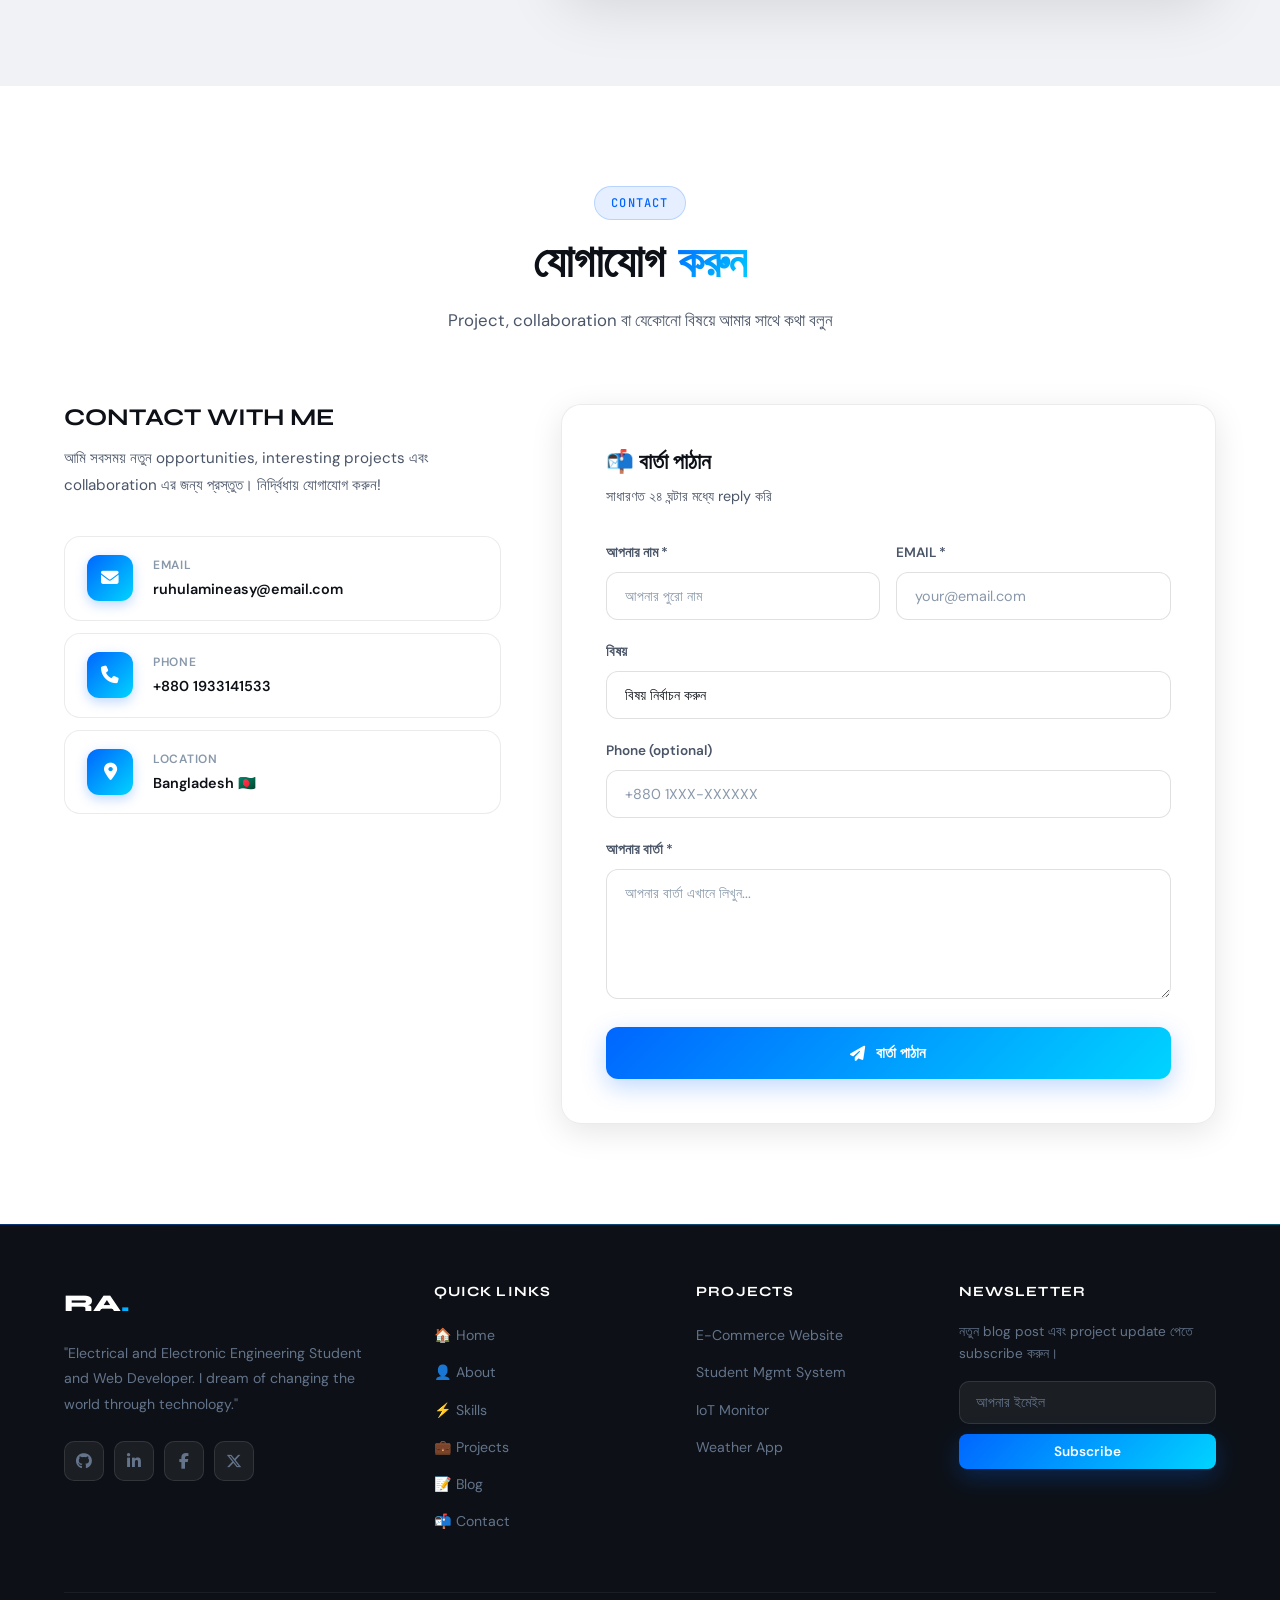
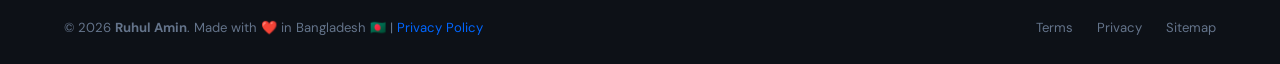
==== commit 1f1f51e4: "netlify forms added" ====
--- a/index.html
+++ b/index.html
@@ -1124,12 +1124,11 @@
         <h3 class="form-title">📬 বার্তা পাঠান</h3>
         <p class="form-subtitle">সাধারণত ২৪ ঘন্টার মধ্যে reply করি</p>
 
-        <!-- ✅ Web3Forms -->
-        <form id="contactForm" aria-label="Contact form">
-          <input type="hidden" name="access_key" value="3dada063-84c5-4001-8811-05c3dc7d3a75" />
-          <input type="hidden" name="subject" value="📬 নতুন Message — Portfolio!" />
-          <input type="hidden" name="from_name" value="Ruhul Portfolio" />
-          <input type="checkbox" name="botcheck" style="display:none;" />
+        <!-- ✅ Netlify Forms — সবচেয়ে সহজ! -->
+        <form id="contactForm" name="contact" method="POST" data-netlify="true" data-netlify-honeypot="bot-field" aria-label="Contact form">
+          <input type="hidden" name="form-name" value="contact" />
+          <input type="hidden" name="subject" value="📬 নতুন Message — Ruhul এর Portfolio থেকে!" />
+          <p style="display:none;"><input name="bot-field" /></p>
 
           <div class="form-row">
             <div class="form-group">
@@ -1180,27 +1179,35 @@
           const btn = document.getElementById('submitBtn');
           const ok  = document.getElementById('formSuccess');
           const err = document.getElementById('formError');
+
           btn.innerHTML = '<i class="fa-solid fa-spinner fa-spin"></i> পাঠানো হচ্ছে...';
           btn.disabled = true;
           ok.style.display = 'none';
           err.style.display = 'none';
-          const data = Object.fromEntries(new FormData(this));
+
+          const formData = new FormData(this);
+
           try {
-            const res = await fetch('https://api.web3forms.com/submit', {
+            const res = await fetch('/', {
               method: 'POST',
-              headers: {'Content-Type':'application/json','Accept':'application/json'},
-              body: JSON.stringify(data)
+              headers: { 'Content-Type': 'application/x-www-form-urlencoded' },
+              body: new URLSearchParams(formData).toString()
             });
-            const result = await res.json();
-            if (result.success) {
+
+            if (res.ok) {
               ok.style.display = 'block';
               this.reset();
               btn.innerHTML = '<i class="fa-solid fa-check"></i> পাঠানো হয়েছে!';
-              setTimeout(() => { btn.innerHTML = '<i class="fa-solid fa-paper-plane"></i> বার্তা পাঠান'; btn.disabled = false; ok.style.display='none'; }, 5000);
-            } else { throw new Error(result.message); }
+              setTimeout(() => {
+                btn.innerHTML = '<i class="fa-solid fa-paper-plane"></i> বার্তা পাঠান';
+                btn.disabled = false;
+                ok.style.display = 'none';
+              }, 5000);
+            } else {
+              throw new Error('Server error');
+            }
           } catch(ex) {
             err.style.display = 'block';
-            err.innerHTML = '❌ ' + (ex.message || 'আবার চেষ্টা করুন');
             btn.innerHTML = '<i class="fa-solid fa-paper-plane"></i> বার্তা পাঠান';
             btn.disabled = false;
           }
